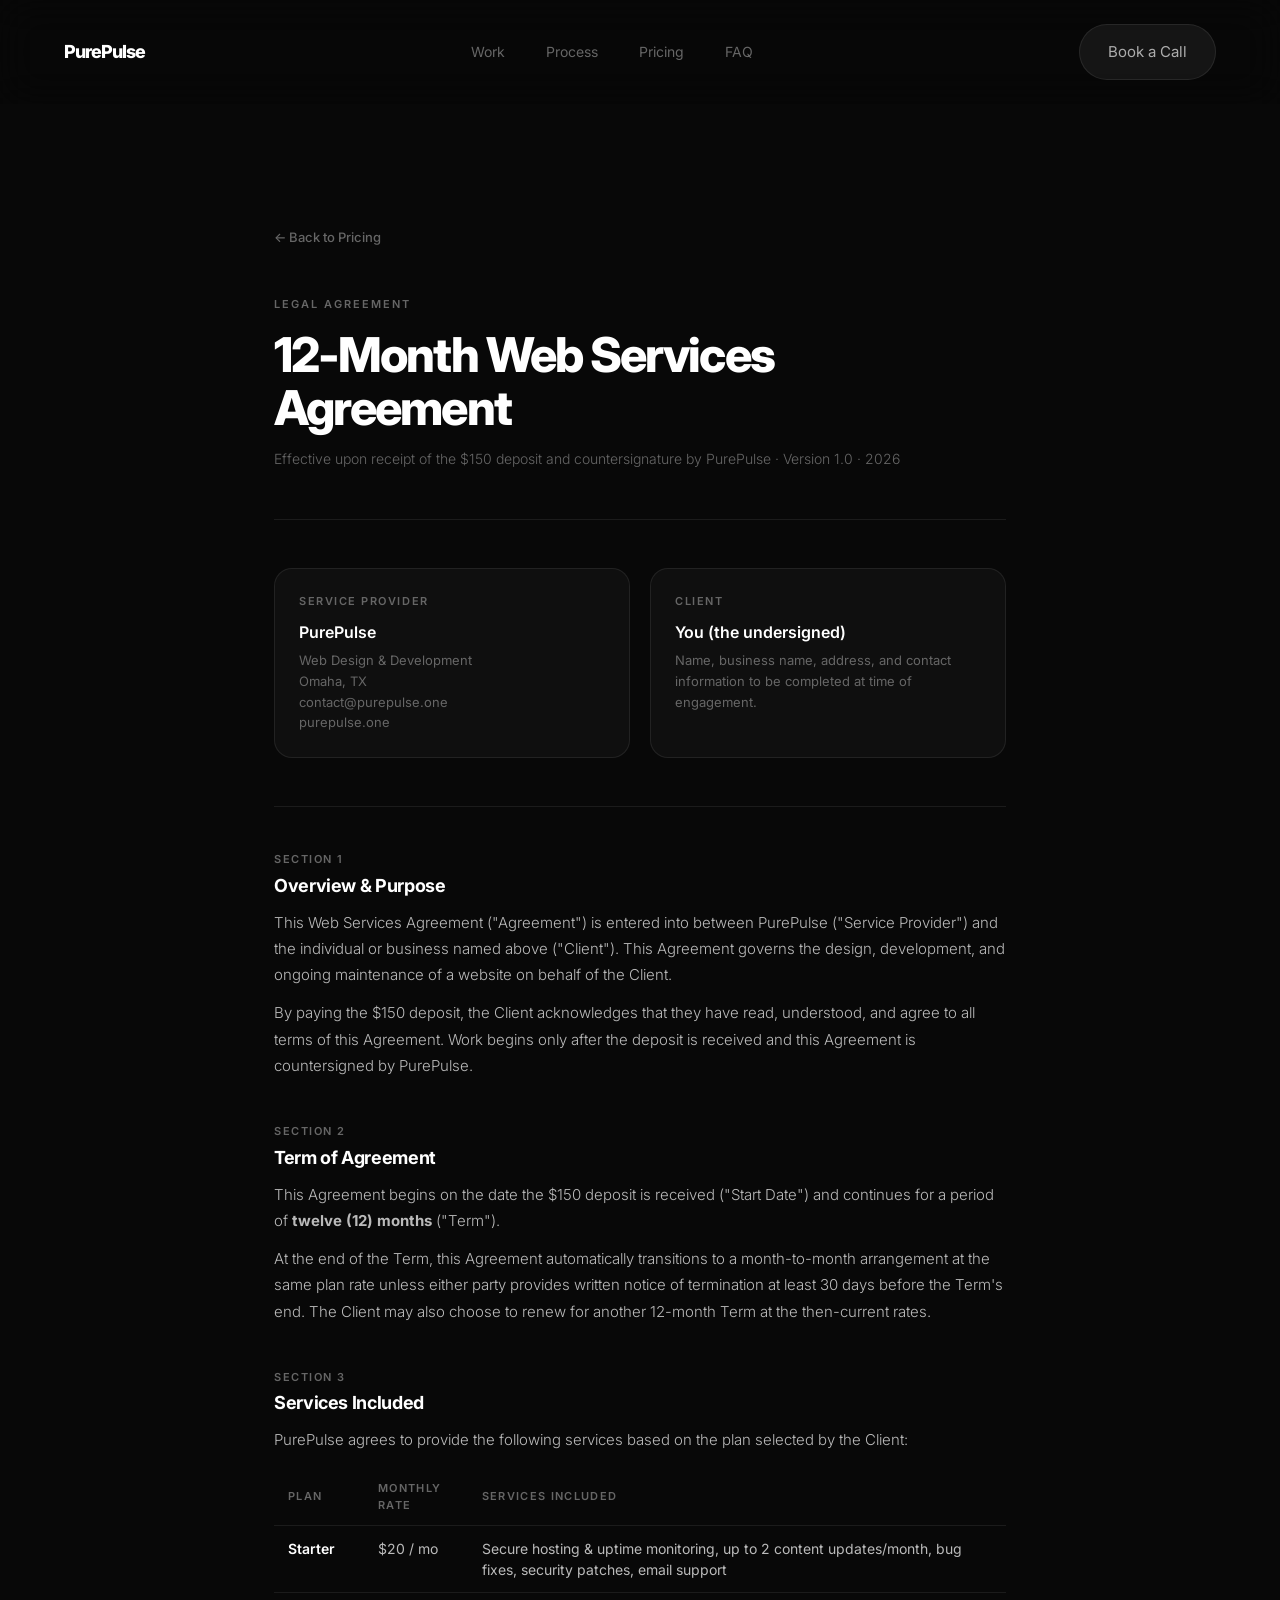
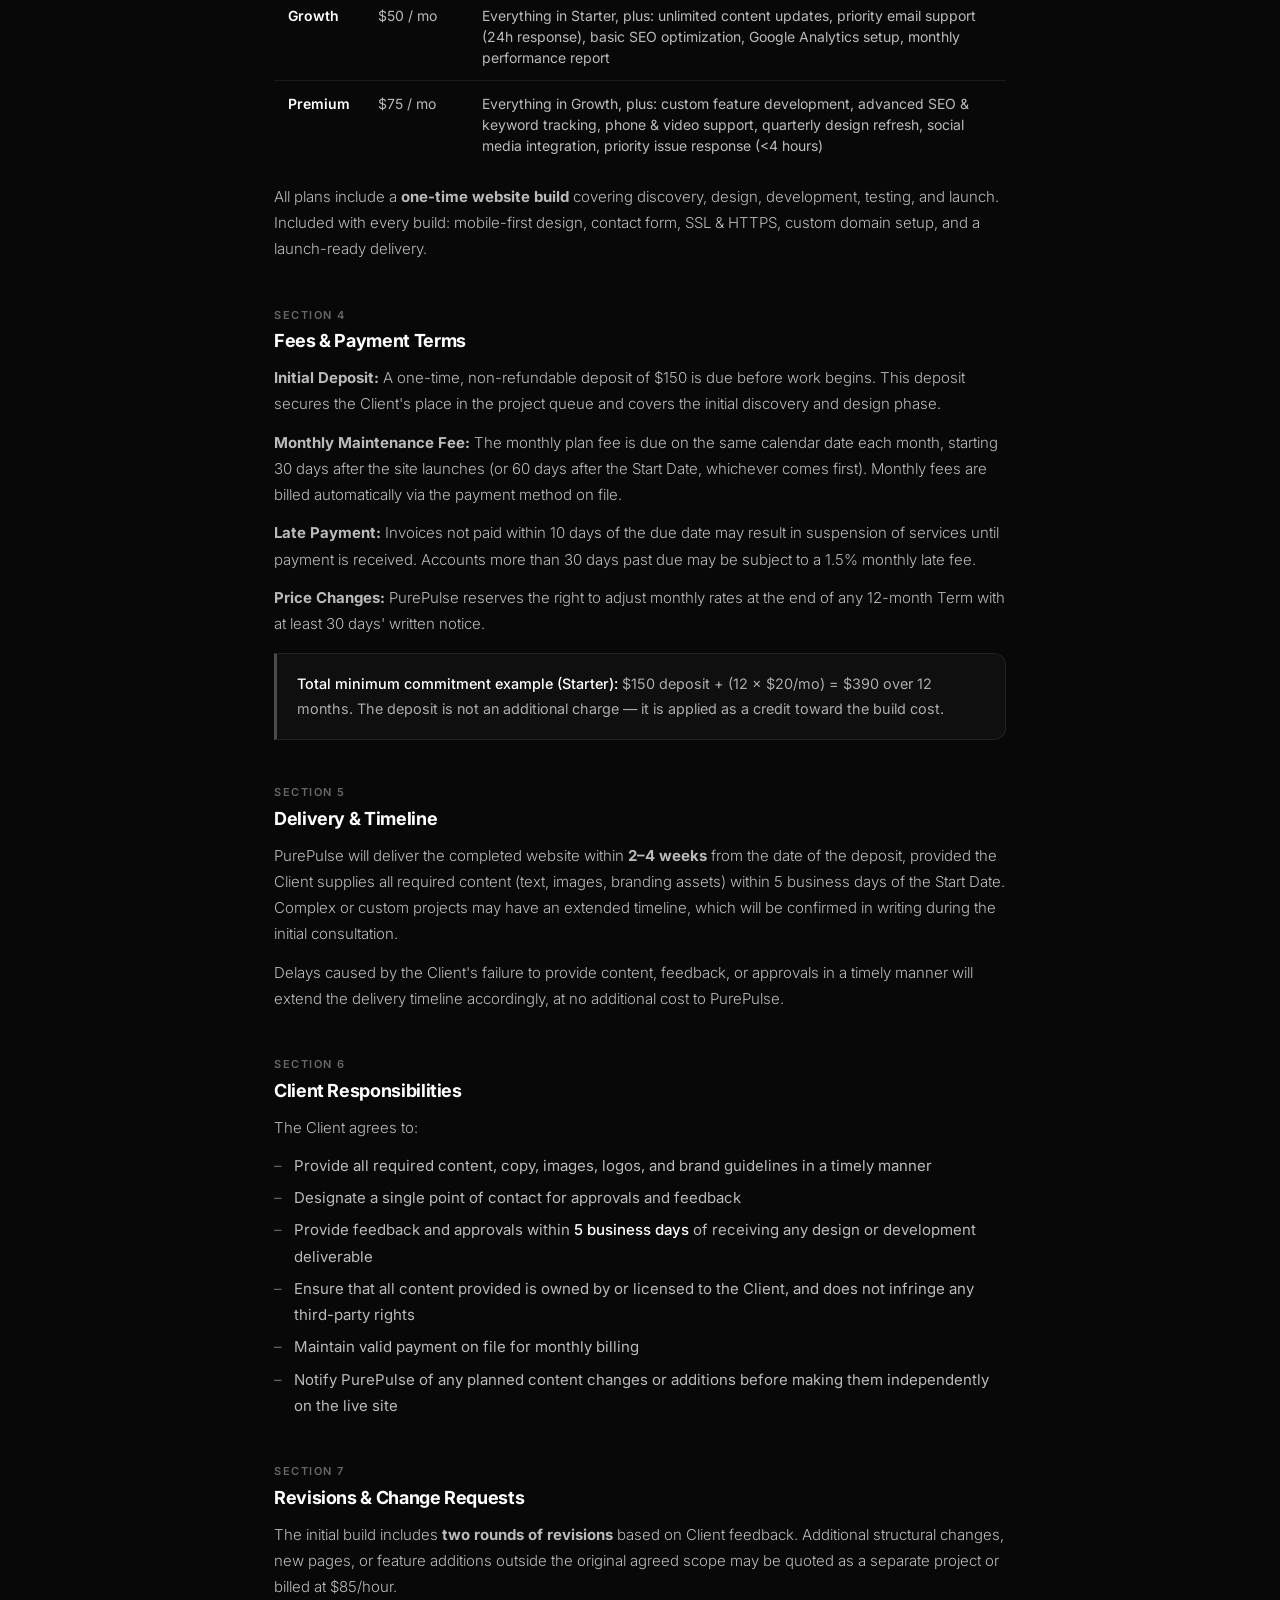
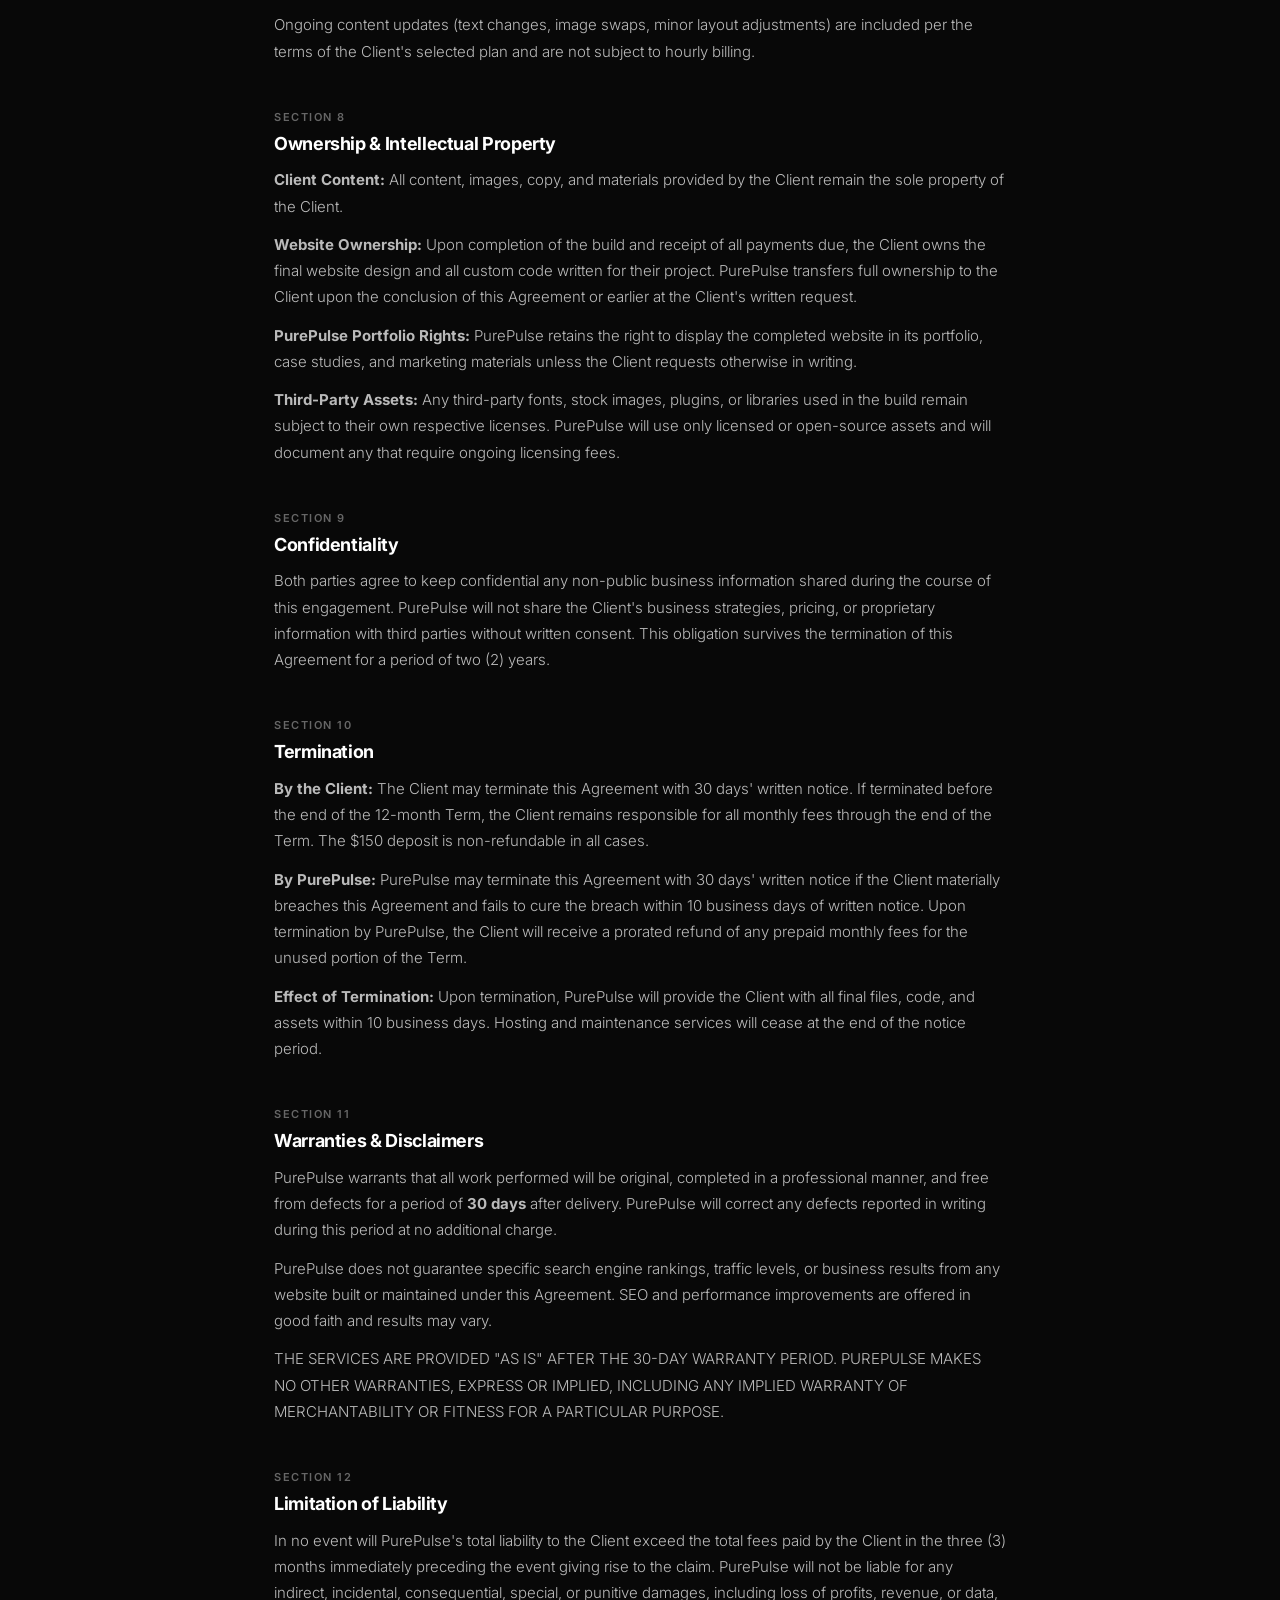
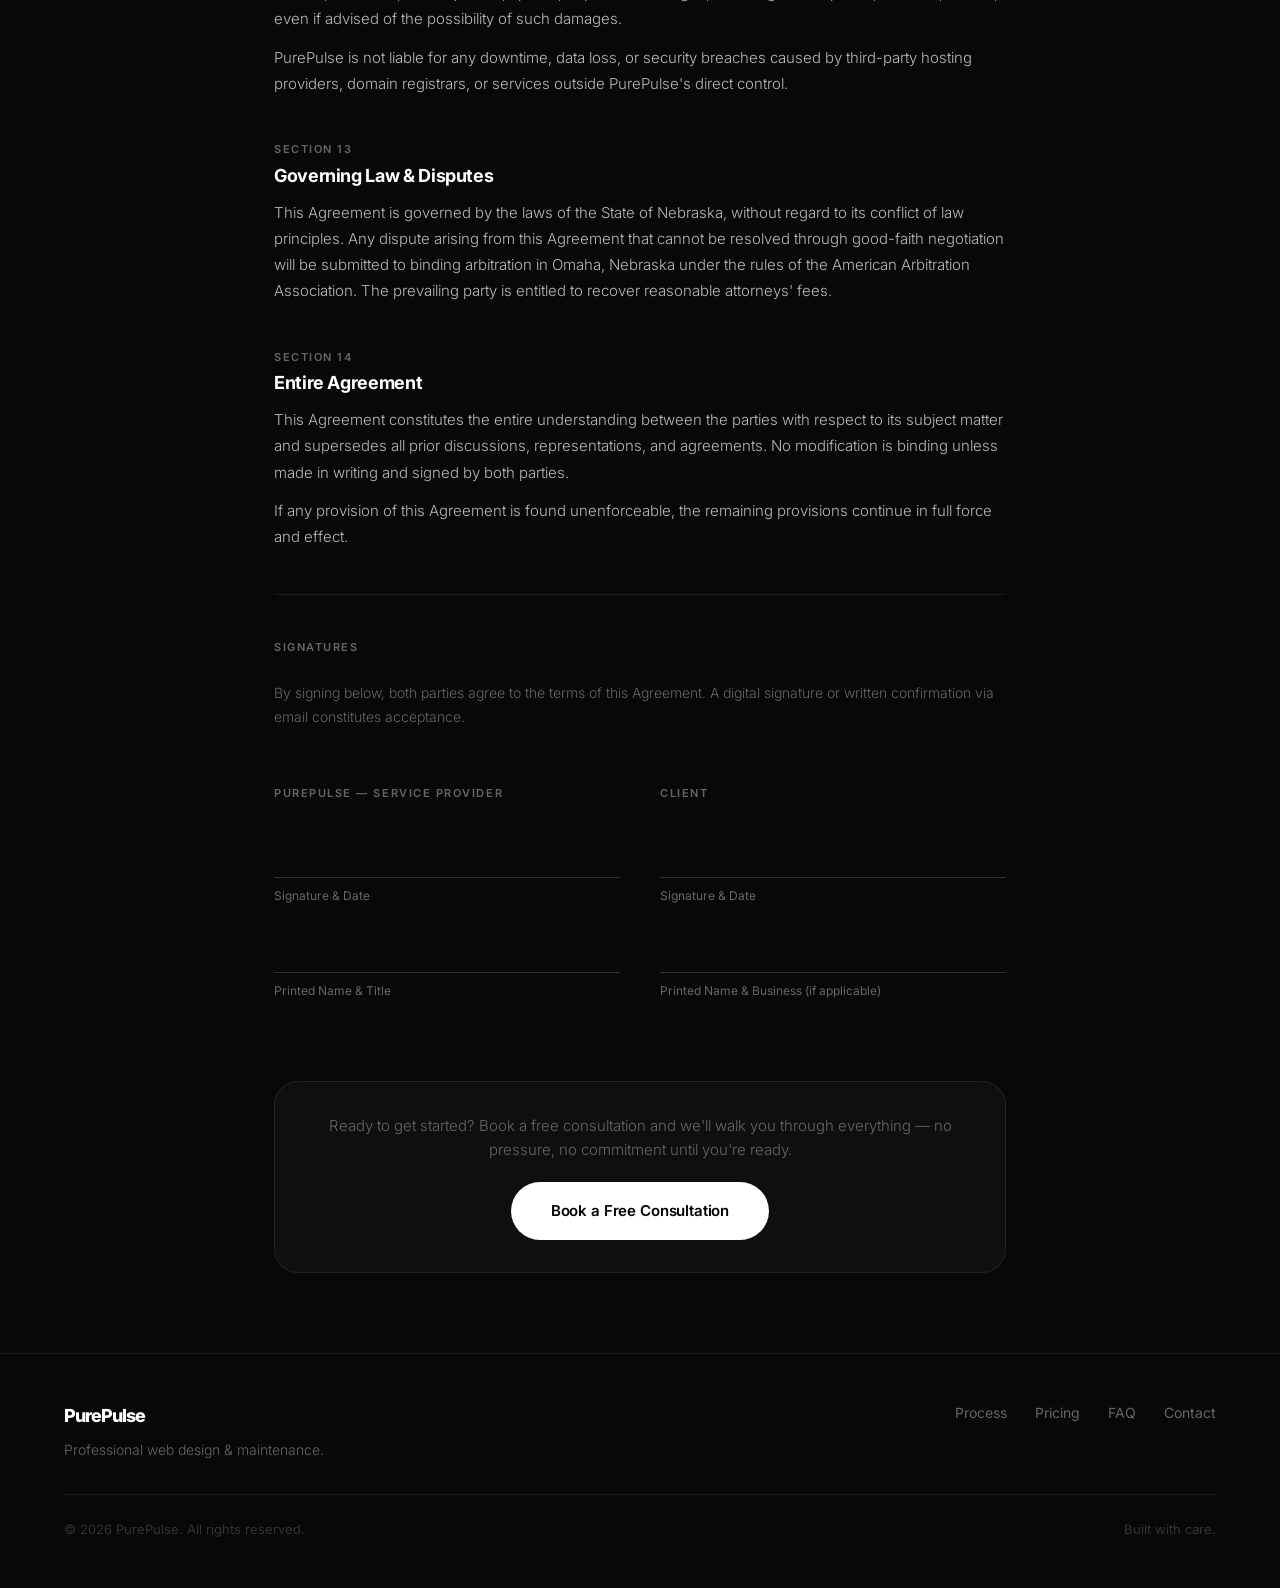
==== contract.html @ cd35033e "Update contract.html" ====
<!DOCTYPE html>
<html lang="en">
<head>
    <meta charset="UTF-8">
    <meta name="viewport" content="width=device-width, initial-scale=1.0">
    <meta name="color-scheme" content="dark">
    <title>12-Month Service Agreement — PurePulse</title>
    <link rel="stylesheet" href="style.css">
    <link rel="preconnect" href="https://fonts.googleapis.com">
    <link rel="preconnect" href="https://fonts.gstatic.com" crossorigin>
    <link href="https://fonts.googleapis.com/css2?family=Inter:wght@300;400;500;600;700;800&display=swap" rel="stylesheet">
    <link rel="icon" type="image/svg+xml" href="favicon.svg">
    <style>
        .contract-wrap {
            max-width: 780px;
            margin: 0 auto;
            padding: 120px 24px 80px;
        }

        .contract-back {
            display: inline-flex;
            align-items: center;
            gap: 6px;
            font-size: 0.8125rem;
            font-weight: 500;
            color: var(--text-muted);
            margin-bottom: 48px;
            transition: color 0.2s ease;
        }
        .contract-back:hover { color: var(--text); }

        .contract-eyebrow {
            font-size: 0.6875rem;
            font-weight: 600;
            letter-spacing: 0.18em;
            text-transform: uppercase;
            color: var(--text-muted);
            margin-bottom: 16px;
        }

        .contract-title {
            font-size: clamp(2rem, 5vw, 3rem);
            font-weight: 800;
            letter-spacing: -0.04em;
            line-height: 1.1;
            margin-bottom: 12px;
        }

        .contract-meta {
            font-size: 0.875rem;
            color: var(--text-muted);
            margin-bottom: 48px;
            padding-bottom: 48px;
            border-bottom: 1px solid var(--border);
        }

        .contract-parties {
            display: grid;
            grid-template-columns: 1fr 1fr;
            gap: 20px;
            margin-bottom: 48px;
        }

        @media (max-width: 600px) {
            .contract-parties { grid-template-columns: 1fr; }
        }

        .party-card {
            background: var(--bg-card);
            border: 1px solid var(--border);
            border-radius: var(--radius-md);
            padding: 24px;
        }

        .party-label {
            font-size: 0.6875rem;
            font-weight: 600;
            letter-spacing: 0.14em;
            text-transform: uppercase;
            color: var(--text-muted);
            margin-bottom: 10px;
        }

        .party-name {
            font-size: 1rem;
            font-weight: 600;
            color: var(--text);
            margin-bottom: 4px;
        }

        .party-detail {
            font-size: 0.8125rem;
            color: var(--text-muted);
            line-height: 1.6;
        }

        .contract-section {
            margin-bottom: 44px;
        }

        .contract-section-num {
            font-size: 0.6875rem;
            font-weight: 600;
            letter-spacing: 0.14em;
            text-transform: uppercase;
            color: var(--text-muted);
            margin-bottom: 8px;
        }

        .contract-section h2 {
            font-size: 1.125rem;
            font-weight: 700;
            letter-spacing: -0.02em;
            color: var(--text);
            margin-bottom: 14px;
        }

        .contract-section p {
            font-size: 0.9375rem;
            color: rgba(255, 255, 255, 0.72);
            line-height: 1.75;
            margin-bottom: 12px;
        }

        .contract-section p:last-child { margin-bottom: 0; }

        .contract-section ul {
            list-style: none;
            padding: 0;
            margin: 0 0 12px;
        }

        .contract-section ul li {
            font-size: 0.9375rem;
            color: rgba(255, 255, 255, 0.72);
            line-height: 1.75;
            padding-left: 20px;
            position: relative;
            margin-bottom: 6px;
        }

        .contract-section ul li::before {
            content: '–';
            position: absolute;
            left: 0;
            color: var(--text-muted);
        }

        .contract-section ul li strong {
            color: var(--text);
            font-weight: 500;
        }

        .contract-divider {
            border: none;
            border-top: 1px solid var(--border);
            margin: 44px 0;
        }

        .plan-table {
            width: 100%;
            border-collapse: collapse;
            margin: 16px 0 0;
            font-size: 0.875rem;
        }

        .plan-table th {
            text-align: left;
            font-size: 0.6875rem;
            font-weight: 600;
            letter-spacing: 0.12em;
            text-transform: uppercase;
            color: var(--text-muted);
            padding: 10px 14px;
            border-bottom: 1px solid var(--border);
        }

        .plan-table td {
            padding: 12px 14px;
            color: rgba(255, 255, 255, 0.72);
            border-bottom: 1px solid var(--border);
            line-height: 1.5;
            vertical-align: top;
        }

        .plan-table tr:last-child td { border-bottom: none; }

        .plan-table td:first-child {
            font-weight: 600;
            color: var(--text);
            white-space: nowrap;
        }

        .contract-highlight {
            background: rgba(255, 255, 255, 0.03);
            border: 1px solid var(--border);
            border-left: 3px solid rgba(255, 255, 255, 0.25);
            border-radius: 0 var(--radius-sm) var(--radius-sm) 0;
            padding: 18px 20px;
            margin: 16px 0;
            font-size: 0.9rem;
            color: rgba(255, 255, 255, 0.65);
            line-height: 1.7;
        }

        .contract-highlight strong { color: var(--text); font-weight: 500; }

        .sig-block {
            margin-top: 56px;
            display: grid;
            grid-template-columns: 1fr 1fr;
            gap: 40px;
        }

        @media (max-width: 600px) {
            .sig-block { grid-template-columns: 1fr; }
        }

        .sig-party { }

        .sig-party-label {
            font-size: 0.6875rem;
            font-weight: 600;
            letter-spacing: 0.14em;
            text-transform: uppercase;
            color: var(--text-muted);
            margin-bottom: 32px;
        }

        .sig-line {
            border-bottom: 1px solid var(--border-strong);
            margin-bottom: 8px;
            height: 44px;
        }

        .sig-field-label {
            font-size: 0.75rem;
            color: var(--text-muted);
            margin-bottom: 24px;
        }

        .contract-cta {
            margin-top: 56px;
            background: var(--bg-card);
            border: 1px solid var(--border);
            border-radius: var(--radius-lg);
            padding: 32px;
            text-align: center;
        }

        .contract-cta p {
            font-size: 0.9375rem;
            color: var(--text-muted);
            margin-bottom: 20px;
            line-height: 1.6;
        }

        .contract-cta .btn-primary {
            display: inline-block;
        }
    </style>
</head>
<body>

    <div class="ambient-bg"></div>

    <header class="header">
        <div class="logo">PurePulse</div>
        <nav class="nav-links">
            <a href="home.html#portfolio">Work</a>
            <a href="home.html#how-it-works">Process</a>
            <a href="home.html#pricing">Pricing</a>
            <a href="home.html#faq">FAQ</a>
        </nav>
        <a href="home.html#consult" class="btn-ghost">Book a Call</a>
    </header>

    <div class="contract-wrap">

        <a href="home.html#pricing" class="contract-back">← Back to Pricing</a>

        <div class="contract-eyebrow">Legal Agreement</div>
        <h1 class="contract-title">12-Month Web Services Agreement</h1>
        <p class="contract-meta">Effective upon receipt of the $150 deposit and countersignature by PurePulse · Version 1.0 · 2026</p>

        <!-- Parties -->
        <div class="contract-parties">
            <div class="party-card">
                <div class="party-label">Service Provider</div>
                <div class="party-name">PurePulse</div>
                <div class="party-detail">
                    Web Design &amp; Development<br>
                    Omaha, TX<br>
                    contact@purepulse.one<br>
                    purepulse.one
                </div>
            </div>
            <div class="party-card">
                <div class="party-label">Client</div>
                <div class="party-name">You (the undersigned)</div>
                <div class="party-detail">
                    Name, business name, address, and contact information to be completed at time of engagement.
                </div>
            </div>
        </div>

        <hr class="contract-divider">

        <!-- 1. Overview -->
        <div class="contract-section">
            <div class="contract-section-num">Section 1</div>
            <h2>Overview &amp; Purpose</h2>
            <p>This Web Services Agreement ("Agreement") is entered into between PurePulse ("Service Provider") and the individual or business named above ("Client"). This Agreement governs the design, development, and ongoing maintenance of a website on behalf of the Client.</p>
            <p>By paying the $150 deposit, the Client acknowledges that they have read, understood, and agree to all terms of this Agreement. Work begins only after the deposit is received and this Agreement is countersigned by PurePulse.</p>
        </div>

        <!-- 2. Term -->
        <div class="contract-section">
            <div class="contract-section-num">Section 2</div>
            <h2>Term of Agreement</h2>
            <p>This Agreement begins on the date the $150 deposit is received ("Start Date") and continues for a period of <strong>twelve (12) months</strong> ("Term").</p>
            <p>At the end of the Term, this Agreement automatically transitions to a month-to-month arrangement at the same plan rate unless either party provides written notice of termination at least 30 days before the Term's end. The Client may also choose to renew for another 12-month Term at the then-current rates.</p>
        </div>

        <!-- 3. Services -->
        <div class="contract-section">
            <div class="contract-section-num">Section 3</div>
            <h2>Services Included</h2>
            <p>PurePulse agrees to provide the following services based on the plan selected by the Client:</p>

            <table class="plan-table">
                <thead>
                    <tr>
                        <th>Plan</th>
                        <th>Monthly Rate</th>
                        <th>Services Included</th>
                    </tr>
                </thead>
                <tbody>
                    <tr>
                        <td>Starter</td>
                        <td>$20 / mo</td>
                        <td>Secure hosting &amp; uptime monitoring, up to 2 content updates/month, bug fixes, security patches, email support</td>
                    </tr>
                    <tr>
                        <td>Growth</td>
                        <td>$50 / mo</td>
                        <td>Everything in Starter, plus: unlimited content updates, priority email support (24h response), basic SEO optimization, Google Analytics setup, monthly performance report</td>
                    </tr>
                    <tr>
                        <td>Premium</td>
                        <td>$75 / mo</td>
                        <td>Everything in Growth, plus: custom feature development, advanced SEO &amp; keyword tracking, phone &amp; video support, quarterly design refresh, social media integration, priority issue response (&lt;4 hours)</td>
                    </tr>
                </tbody>
            </table>

            <p style="margin-top: 16px;">All plans include a <strong>one-time website build</strong> covering discovery, design, development, testing, and launch. Included with every build: mobile-first design, contact form, SSL &amp; HTTPS, custom domain setup, and a launch-ready delivery.</p>
        </div>

        <!-- 4. Payment -->
        <div class="contract-section">
            <div class="contract-section-num">Section 4</div>
            <h2>Fees &amp; Payment Terms</h2>
            <p><strong>Initial Deposit:</strong> A one-time, non-refundable deposit of $150 is due before work begins. This deposit secures the Client's place in the project queue and covers the initial discovery and design phase.</p>
            <p><strong>Monthly Maintenance Fee:</strong> The monthly plan fee is due on the same calendar date each month, starting 30 days after the site launches (or 60 days after the Start Date, whichever comes first). Monthly fees are billed automatically via the payment method on file.</p>
            <p><strong>Late Payment:</strong> Invoices not paid within 10 days of the due date may result in suspension of services until payment is received. Accounts more than 30 days past due may be subject to a 1.5% monthly late fee.</p>
            <p><strong>Price Changes:</strong> PurePulse reserves the right to adjust monthly rates at the end of any 12-month Term with at least 30 days' written notice.</p>

            <div class="contract-highlight">
                <strong>Total minimum commitment example (Starter):</strong> $150 deposit + (12 × $20/mo) = $390 over 12 months. The deposit is not an additional charge — it is applied as a credit toward the build cost.
            </div>
        </div>

        <!-- 5. Delivery Timeline -->
        <div class="contract-section">
            <div class="contract-section-num">Section 5</div>
            <h2>Delivery &amp; Timeline</h2>
            <p>PurePulse will deliver the completed website within <strong>2–4 weeks</strong> from the date of the deposit, provided the Client supplies all required content (text, images, branding assets) within 5 business days of the Start Date. Complex or custom projects may have an extended timeline, which will be confirmed in writing during the initial consultation.</p>
            <p>Delays caused by the Client's failure to provide content, feedback, or approvals in a timely manner will extend the delivery timeline accordingly, at no additional cost to PurePulse.</p>
        </div>

        <!-- 6. Client Responsibilities -->
        <div class="contract-section">
            <div class="contract-section-num">Section 6</div>
            <h2>Client Responsibilities</h2>
            <p>The Client agrees to:</p>
            <ul>
                <li>Provide all required content, copy, images, logos, and brand guidelines in a timely manner</li>
                <li>Designate a single point of contact for approvals and feedback</li>
                <li>Provide feedback and approvals within <strong>5 business days</strong> of receiving any design or development deliverable</li>
                <li>Ensure that all content provided is owned by or licensed to the Client, and does not infringe any third-party rights</li>
                <li>Maintain valid payment on file for monthly billing</li>
                <li>Notify PurePulse of any planned content changes or additions before making them independently on the live site</li>
            </ul>
        </div>

        <!-- 7. Revisions -->
        <div class="contract-section">
            <div class="contract-section-num">Section 7</div>
            <h2>Revisions &amp; Change Requests</h2>
            <p>The initial build includes <strong>two rounds of revisions</strong> based on Client feedback. Additional structural changes, new pages, or feature additions outside the original agreed scope may be quoted as a separate project or billed at $85/hour.</p>
            <p>Ongoing content updates (text changes, image swaps, minor layout adjustments) are included per the terms of the Client's selected plan and are not subject to hourly billing.</p>
        </div>

        <!-- 8. Ownership & IP -->
        <div class="contract-section">
            <div class="contract-section-num">Section 8</div>
            <h2>Ownership &amp; Intellectual Property</h2>
            <p><strong>Client Content:</strong> All content, images, copy, and materials provided by the Client remain the sole property of the Client.</p>
            <p><strong>Website Ownership:</strong> Upon completion of the build and receipt of all payments due, the Client owns the final website design and all custom code written for their project. PurePulse transfers full ownership to the Client upon the conclusion of this Agreement or earlier at the Client's written request.</p>
            <p><strong>PurePulse Portfolio Rights:</strong> PurePulse retains the right to display the completed website in its portfolio, case studies, and marketing materials unless the Client requests otherwise in writing.</p>
            <p><strong>Third-Party Assets:</strong> Any third-party fonts, stock images, plugins, or libraries used in the build remain subject to their own respective licenses. PurePulse will use only licensed or open-source assets and will document any that require ongoing licensing fees.</p>
        </div>

        <!-- 9. Confidentiality -->
        <div class="contract-section">
            <div class="contract-section-num">Section 9</div>
            <h2>Confidentiality</h2>
            <p>Both parties agree to keep confidential any non-public business information shared during the course of this engagement. PurePulse will not share the Client's business strategies, pricing, or proprietary information with third parties without written consent. This obligation survives the termination of this Agreement for a period of two (2) years.</p>
        </div>

        <!-- 10. Termination -->
        <div class="contract-section">
            <div class="contract-section-num">Section 10</div>
            <h2>Termination</h2>
            <p><strong>By the Client:</strong> The Client may terminate this Agreement with 30 days' written notice. If terminated before the end of the 12-month Term, the Client remains responsible for all monthly fees through the end of the Term. The $150 deposit is non-refundable in all cases.</p>
            <p><strong>By PurePulse:</strong> PurePulse may terminate this Agreement with 30 days' written notice if the Client materially breaches this Agreement and fails to cure the breach within 10 business days of written notice. Upon termination by PurePulse, the Client will receive a prorated refund of any prepaid monthly fees for the unused portion of the Term.</p>
            <p><strong>Effect of Termination:</strong> Upon termination, PurePulse will provide the Client with all final files, code, and assets within 10 business days. Hosting and maintenance services will cease at the end of the notice period.</p>
        </div>

        <!-- 11. Warranties & Disclaimers -->
        <div class="contract-section">
            <div class="contract-section-num">Section 11</div>
            <h2>Warranties &amp; Disclaimers</h2>
            <p>PurePulse warrants that all work performed will be original, completed in a professional manner, and free from defects for a period of <strong>30 days</strong> after delivery. PurePulse will correct any defects reported in writing during this period at no additional charge.</p>
            <p>PurePulse does not guarantee specific search engine rankings, traffic levels, or business results from any website built or maintained under this Agreement. SEO and performance improvements are offered in good faith and results may vary.</p>
            <p>THE SERVICES ARE PROVIDED "AS IS" AFTER THE 30-DAY WARRANTY PERIOD. PUREPULSE MAKES NO OTHER WARRANTIES, EXPRESS OR IMPLIED, INCLUDING ANY IMPLIED WARRANTY OF MERCHANTABILITY OR FITNESS FOR A PARTICULAR PURPOSE.</p>
        </div>

        <!-- 12. Limitation of Liability -->
        <div class="contract-section">
            <div class="contract-section-num">Section 12</div>
            <h2>Limitation of Liability</h2>
            <p>In no event will PurePulse's total liability to the Client exceed the total fees paid by the Client in the three (3) months immediately preceding the event giving rise to the claim. PurePulse will not be liable for any indirect, incidental, consequential, special, or punitive damages, including loss of profits, revenue, or data, even if advised of the possibility of such damages.</p>
            <p>PurePulse is not liable for any downtime, data loss, or security breaches caused by third-party hosting providers, domain registrars, or services outside PurePulse's direct control.</p>
        </div>

        <!-- 13. Governing Law -->
        <div class="contract-section">
            <div class="contract-section-num">Section 13</div>
            <h2>Governing Law &amp; Disputes</h2>
            <p>This Agreement is governed by the laws of the State of Nebraska, without regard to its conflict of law principles. Any dispute arising from this Agreement that cannot be resolved through good-faith negotiation will be submitted to binding arbitration in Omaha, Nebraska under the rules of the American Arbitration Association. The prevailing party is entitled to recover reasonable attorneys' fees.</p>
        </div>

        <!-- 14. Entire Agreement -->
        <div class="contract-section">
            <div class="contract-section-num">Section 14</div>
            <h2>Entire Agreement</h2>
            <p>This Agreement constitutes the entire understanding between the parties with respect to its subject matter and supersedes all prior discussions, representations, and agreements. No modification is binding unless made in writing and signed by both parties.</p>
            <p>If any provision of this Agreement is found unenforceable, the remaining provisions continue in full force and effect.</p>
        </div>

        <hr class="contract-divider">

        <!-- Signature Block -->
        <div>
            <div class="contract-section-num" style="margin-bottom: 24px;">Signatures</div>
            <p style="font-size: 0.875rem; color: var(--text-muted); margin-bottom: 32px; line-height: 1.7;">By signing below, both parties agree to the terms of this Agreement. A digital signature or written confirmation via email constitutes acceptance.</p>

            <div class="sig-block">
                <div class="sig-party">
                    <div class="sig-party-label">PurePulse — Service Provider</div>
                    <div class="sig-line"></div>
                    <div class="sig-field-label">Signature &amp; Date</div>
                    <div class="sig-line"></div>
                    <div class="sig-field-label">Printed Name &amp; Title</div>
                </div>
                <div class="sig-party">
                    <div class="sig-party-label">Client</div>
                    <div class="sig-line"></div>
                    <div class="sig-field-label">Signature &amp; Date</div>
                    <div class="sig-line"></div>
                    <div class="sig-field-label">Printed Name &amp; Business (if applicable)</div>
                </div>
            </div>
        </div>

        <!-- CTA -->
        <div class="contract-cta">
            <p>Ready to get started? Book a free consultation and we'll walk you through everything — no pressure, no commitment until you're ready.</p>
            <a href="home.html#consult" class="btn-primary">Book a Free Consultation</a>
        </div>

    </div>

    <!-- Footer -->
    <footer class="footer">
        <div class="footer-inner">
            <div class="footer-brand">
                <div class="logo">PurePulse</div>
                <p>Professional web design &amp; maintenance.</p>
            </div>
            <div class="footer-links">
                <a href="home.html#how-it-works">Process</a>
                <a href="home.html#pricing">Pricing</a>
                <a href="home.html#faq">FAQ</a>
                <a href="home.html#consult">Contact</a>
            </div>
        </div>
        <div class="footer-bottom">
            <span>&copy; 2026 PurePulse. All rights reserved.</span>
            <span>Built with care.</span>
        </div>
    </footer>

</body>
</html>
---- style.css ----
/* ── PurePulse — style.css ─────────────────────────────────────────────── */

:root {
    color-scheme: dark;
    --bg:           #080808;
    --bg-card:      rgba(255, 255, 255, 0.03);
    --bg-card-hover:rgba(255, 255, 255, 0.055);
    --border:       rgba(255, 255, 255, 0.08);
    --border-strong:rgba(255, 255, 255, 0.16);
    --text:         #ffffff;
    --text-muted:   #666666;
    --text-dim:     #333333;
    --radius-sm:    12px;
    --radius-md:    18px;
    --radius-lg:    24px;
    --radius-full:  100px;
}

*, *::before, *::after { box-sizing: border-box; margin: 0; padding: 0; }

html {
    scroll-behavior: smooth;
    background-color: #080808;
    color: #ffffff;
}

body {
    font-family: 'Inter', -apple-system, BlinkMacSystemFont, sans-serif;
    background: var(--bg);
    color: var(--text);
    line-height: 1.6;
    -webkit-font-smoothing: antialiased;
    -moz-osx-font-smoothing: grayscale;
    overflow-x: hidden;
}

a { text-decoration: none; color: inherit; }

/* ── Splash: hide all page content until dismissed ───────────────────────── */

html.splashing {
    overflow: hidden;
}

html.splashing > body > *:not(#splash) {
    visibility: hidden;
}

/* ── Splash Screen ───────────────────────────────────────────────────────── */

.splash {
    position: fixed;
    top: 0;
    left: 0;
    right: 0;
    bottom: 0;
    inset: 0;
    z-index: 9999;
    background: #000;
    display: flex;
    align-items: center;
    justify-content: center;
    overflow: hidden;
}

.splash.splash--out {
    opacity: 0;
    pointer-events: none;
    transition: opacity 1s cubic-bezier(0.4, 0, 0.2, 1);
}

.splash-video {
    position: absolute;
    top: 0;
    left: 0;
    right: 0;
    bottom: 0;
    inset: 0;
    width: 100%;
    height: 100%;
    object-fit: cover;
    z-index: 0;
}

.splash-vignette {
    position: absolute;
    top: 0;
    left: 0;
    right: 0;
    bottom: 0;
    inset: 0;
    z-index: 1;
    background:
        radial-gradient(ellipse at center, rgba(0,0,0,0.05) 0%, rgba(0,0,0,0.6) 100%),
        linear-gradient(to bottom, rgba(0,0,0,0.25) 0%, transparent 30%, transparent 70%, rgba(0,0,0,0.45) 100%);
}

.splash-brand {
    position: relative;
    z-index: 2;
    text-align: center;
    animation: splashBrandIn 1.2s cubic-bezier(0.16, 1, 0.3, 1) 0.4s both;
}

.splash-wordmark {
    font-size: clamp(2.5rem, 8vw, 5.5rem);
    font-weight: 800;
    letter-spacing: -0.055em;
    color: #fff;
    line-height: 1;
    margin-bottom: 0.6rem;
}

.splash-tagline {
    font-size: clamp(0.6rem, 1.4vw, 0.8125rem);
    font-weight: 500;
    letter-spacing: 0.22em;
    text-transform: uppercase;
    color: rgba(255, 255, 255, 0.45);
}

.splash-skip {
    position: absolute;
    bottom: 2rem;
    right: 2rem;
    background: rgba(255, 255, 255, 0.07);
    border: 1px solid rgba(255, 255, 255, 0.16);
    color: rgba(255, 255, 255, 0.55);
    font-family: inherit;
    font-size: 0.8125rem;
    font-weight: 500;
    letter-spacing: 0.02em;
    padding: 9px 22px;
    border-radius: 100px;
    cursor: pointer;
    z-index: 3;
    transition: background 0.2s ease, color 0.2s ease, border-color 0.2s ease;
    animation: splashBrandIn 0.7s ease 1.2s both;
}

.splash-skip:hover {
    background: rgba(255, 255, 255, 0.14);
    color: #fff;
    border-color: rgba(255, 255, 255, 0.3);
}

@keyframes splashBrandIn {
    from { opacity: 0; transform: translateY(18px); }
    to   { opacity: 1; transform: translateY(0); }
}

@keyframes splashPulse {
    0%, 100% { opacity: 1; }
    50%       { opacity: 0.55; }
}

/* ── Ambient background ──────────────────────────────────────────────────── */

.ambient-bg {
    position: fixed;
    inset: 0;
    z-index: -1;
    background:
        radial-gradient(ellipse 110% 55% at 50% -10%, rgba(255,255,255,0.065) 0%, transparent 65%),
        radial-gradient(ellipse 55% 35% at 85% 115%,  rgba(255,255,255,0.02)  0%, transparent 55%),
        radial-gradient(ellipse 40% 25% at 10%  80%,  rgba(255,255,255,0.015) 0%, transparent 50%);
    pointer-events: none;
}

/* ── Typography ──────────────────────────────────────────────────────────── */

h1 {
    font-size: clamp(4.5rem, 13vw, 9rem);
    font-weight: 800;
    letter-spacing: -0.055em;
    line-height: 0.9;
    margin-bottom: 1.75rem;
    color: var(--text);
}

h2 {
    font-size: clamp(2.75rem, 7vw, 5rem);
    font-weight: 700;
    letter-spacing: -0.04em;
    line-height: 1.05;
    margin-bottom: 1rem;
    color: var(--text);
}

h3 {
    font-size: 1.5rem;
    font-weight: 600;
    letter-spacing: -0.03em;
    line-height: 1.25;
    margin-bottom: 0.5rem;
    color: var(--text);
}

h4 {
    font-size: 1.0625rem;
    font-weight: 600;
    letter-spacing: -0.02em;
    margin-bottom: 0.5rem;
    color: var(--text);
}

p {
    font-size: 1.0625rem;
    font-weight: 300;
    color: var(--text-muted);
    line-height: 1.7;
}

/* ── Layout ──────────────────────────────────────────────────────────────── */

.section {
    max-width: 1040px;
    margin: 0 auto;
    padding: 140px 5%;
}

.section-label {
    font-size: 0.6875rem;
    font-weight: 600;
    letter-spacing: 0.18em;
    text-transform: uppercase;
    color: var(--text-dim);
    margin-bottom: 1.5rem;
}

.section-sub {
    max-width: 540px;
    margin-bottom: 4.5rem;
    font-size: 1.125rem;
    line-height: 1.7;
    color: var(--text-muted);
}

/* ── Navigation ──────────────────────────────────────────────────────────── */

.header {
    display: flex;
    align-items: center;
    justify-content: space-between;
    padding: 24px 5%;
    max-width: 1300px;
    margin: 0 auto;
    position: sticky;
    top: 0;
    z-index: 100;
    background: rgba(8, 8, 8, 0.72);
    backdrop-filter: blur(20px) saturate(1.5);
    -webkit-backdrop-filter: blur(20px) saturate(1.5);
}

.logo {
    font-size: 1.125rem;
    font-weight: 800;
    letter-spacing: -0.055em;
    color: var(--text);
}

.nav-links {
    display: flex;
    gap: 2.5rem;
}

.nav-links a {
    font-size: 0.875rem;
    font-weight: 400;
    color: var(--text-muted);
    letter-spacing: 0.01em;
    transition: color 0.2s ease;
}

.nav-links a:hover { color: var(--text); }

/* ── Buttons ─────────────────────────────────────────────────────────────── */

.btn-primary {
    display: inline-flex;
    align-items: center;
    justify-content: center;
    background: #ffffff;
    color: #000000;
    padding: 17px 40px;
    border-radius: var(--radius-full);
    font-size: 0.9375rem;
    font-weight: 600;
    letter-spacing: -0.01em;
    border: none;
    cursor: pointer;
    transition: opacity 0.2s ease, transform 0.2s ease;
    white-space: nowrap;
    text-decoration: none;
}

.btn-primary:hover  { opacity: 0.9; transform: translateY(-1px); }
.btn-primary:active { transform: translateY(0) scale(0.98); }

.btn-ghost {
    display: inline-flex;
    align-items: center;
    justify-content: center;
    background: rgba(255, 255, 255, 0.06);
    color: rgba(255, 255, 255, 0.65);
    padding: 15px 28px;
    border-radius: var(--radius-full);
    font-size: 0.9375rem;
    font-weight: 400;
    border: 1px solid var(--border);
    cursor: pointer;
    transition: color 0.2s ease, border-color 0.2s ease, background 0.2s ease;
    white-space: nowrap;
    text-decoration: none;
}

.btn-ghost:hover {
    color: var(--text);
    border-color: var(--border-strong);
    background: rgba(255, 255, 255, 0.09);
}

.btn-ghost--lg { padding: 17px 40px; }

.btn-outline {
    display: block;
    background: transparent;
    color: var(--text);
    padding: 14px 28px;
    border-radius: var(--radius-full);
    font-size: 0.9375rem;
    font-weight: 500;
    border: 1px solid var(--border-strong);
    cursor: pointer;
    text-align: center;
    transition: background 0.2s ease, border-color 0.2s ease;
    text-decoration: none;
}

.btn-outline:hover {
    background: rgba(255, 255, 255, 0.05);
    border-color: rgba(255, 255, 255, 0.3);
}

/* ── Hero ────────────────────────────────────────────────────────────────── */

.hero {
    max-width: 1200px;
    margin: 0 auto;
    padding: 180px 5% 160px;
    text-align: center;
    position: relative;
    overflow: visible;
}

.hero > * { position: relative; z-index: 1; }

.hero-glow {
    position: absolute;
    top: 0;
    left: 50%;
    transform: translateX(-50%);
    width: 1100px;
    height: 620px;
    background: radial-gradient(ellipse at 50% 25%, rgba(255,255,255,0.075) 0%, transparent 65%);
    pointer-events: none;
    z-index: 0;
}

.hero-tag {
    display: inline-flex;
    align-items: center;
    gap: 8px;
    font-size: 0.6875rem;
    font-weight: 600;
    letter-spacing: 0.18em;
    text-transform: uppercase;
    color: var(--text-muted);
    border: 1px solid var(--border);
    padding: 7px 18px;
    border-radius: var(--radius-full);
    margin-bottom: 2.5rem;
}

.hero-tag::before {
    content: '';
    display: block;
    width: 5px;
    height: 5px;
    border-radius: 50%;
    background: rgba(255, 255, 255, 0.4);
    flex-shrink: 0;
}

.hero-sub {
    font-size: clamp(1.0625rem, 1.8vw, 1.375rem);
    font-weight: 300;
    max-width: 480px;
    margin: 0 auto 3.5rem;
    color: var(--text-muted);
    line-height: 1.65;
}

.hero-actions {
    display: flex;
    gap: 1rem;
    justify-content: center;
    flex-wrap: wrap;
    margin-bottom: 2rem;
}

.hero-note {
    font-size: 0.8125rem;
    font-weight: 400;
    color: var(--text-dim);
    letter-spacing: 0.02em;
}

/* ── Process Steps ───────────────────────────────────────────────────────── */

.steps {
    display: flex;
    flex-direction: column;
    gap: 0;
    max-width: 680px;
}

.step {
    display: flex;
    gap: 2rem;
    align-items: flex-start;
}

.step-num {
    font-size: 0.6875rem;
    font-weight: 600;
    letter-spacing: 0.12em;
    color: var(--text-dim);
    padding-top: 6px;
    flex-shrink: 0;
    width: 32px;
}

.step-body { padding-bottom: 2.5rem; }
.step-body h3 { color: var(--text); margin-bottom: 0.4rem; }
.step-body p  { font-size: 1rem; }

.step-connector {
    width: 1px;
    height: 24px;
    background: var(--border);
    margin-left: 15px;
}

/* ── Features Grid ───────────────────────────────────────────────────────── */

.features-grid {
    display: grid;
    grid-template-columns: repeat(auto-fill, minmax(280px, 1fr));
    gap: 1.25rem;
    margin-top: 3rem;
}

.feature-card {
    background: var(--bg-card);
    border: 1px solid var(--border);
    border-radius: var(--radius-md);
    padding: 2rem 2rem 2.25rem;
    transition: background 0.2s ease, border-color 0.2s ease;
}

.feature-card:hover {
    background: var(--bg-card-hover);
    border-color: var(--border-strong);
}

.feature-icon {
    font-size: 1rem;
    color: var(--text-dim);
    margin-bottom: 1.25rem;
}

.feature-card h4 { color: var(--text); margin-bottom: 0.5rem; }
.feature-card p  { font-size: 0.9375rem; }

/* ── Pricing ─────────────────────────────────────────────────────────────── */

.pricing-grid {
    display: grid;
    grid-template-columns: repeat(auto-fill, minmax(290px, 1fr));
    gap: 1.25rem;
    margin-top: 3rem;
    align-items: start;
}

.pricing-card {
    background: var(--bg-card);
    border: 1px solid var(--border);
    border-radius: var(--radius-lg);
    padding: 2rem;
    position: relative;
    transition: border-color 0.25s ease, background 0.25s ease;
}

.pricing-card:hover {
    border-color: var(--border-strong);
    background: var(--bg-card-hover);
}

.pricing-card--featured {
    background: rgba(255, 255, 255, 0.04);
    border-color: rgba(255, 255, 255, 0.18);
}

.pricing-card--featured:hover { border-color: rgba(255, 255, 255, 0.28); }

.pricing-badge {
    display: inline-block;
    font-size: 0.6875rem;
    font-weight: 600;
    letter-spacing: 0.1em;
    text-transform: uppercase;
    color: #000;
    background: #fff;
    padding: 4px 12px;
    border-radius: var(--radius-full);
    margin-bottom: 1.25rem;
}

.pricing-tier {
    font-size: 0.75rem;
    font-weight: 600;
    letter-spacing: 0.12em;
    text-transform: uppercase;
    color: var(--text-muted);
    margin-bottom: 0.75rem;
}

.pricing-amount {
    display: flex;
    align-items: flex-start;
    gap: 2px;
    margin-bottom: 1rem;
}

.price-dollar {
    font-size: 1.25rem;
    font-weight: 400;
    color: var(--text-muted);
    margin-top: 10px;
}

.price-num {
    font-size: 4.5rem;
    font-weight: 700;
    letter-spacing: -0.06em;
    line-height: 1;
    color: var(--text);
}

.price-per {
    font-size: 0.9375rem;
    color: var(--text-muted);
    margin-top: auto;
    margin-bottom: 8px;
    padding-bottom: 4px;
}

.pricing-desc {
    font-size: 0.9375rem;
    color: var(--text-muted);
    margin-bottom: 1.75rem;
    min-height: 48px;
}

.pricing-features {
    list-style: none;
    display: flex;
    flex-direction: column;
    gap: 0.75rem;
    margin-bottom: 2rem;
}

.pricing-features li {
    font-size: 0.9375rem;
    color: var(--text);
    display: flex;
    align-items: center;
    gap: 0.75rem;
    font-weight: 400;
}

.pricing-features li.dim  { color: var(--text-dim); }
.pricing-features .check  { color: var(--text); font-size: 0.875rem; flex-shrink: 0; }
.pricing-features li.dim span { color: var(--text-dim); }

.pricing-note {
    text-align: center;
    font-size: 0.875rem;
    color: var(--text-muted);
    margin-top: 2.5rem;
    max-width: 520px;
    margin-left: auto;
    margin-right: auto;
    line-height: 1.7;
}

.pricing-note strong { color: var(--text); font-weight: 500; }

.pricing-note-link {
    color: inherit;
    text-decoration: underline;
    text-underline-offset: 3px;
    text-decoration-color: rgba(255, 255, 255, 0.3);
    transition: text-decoration-color 0.2s ease;
}
.pricing-note-link:hover { text-decoration-color: rgba(255, 255, 255, 0.8); }

/* ── FAQ ─────────────────────────────────────────────────────────────────── */

.faq-list {
    margin-top: 3rem;
    max-width: 720px;
    border-top: 1px solid var(--border);
}

.faq-item { border-bottom: 1px solid var(--border); }

.faq-question {
    width: 100%;
    display: flex;
    justify-content: space-between;
    align-items: center;
    background: none;
    border: none;
    color: var(--text);
    font-family: inherit;
    font-size: 1.0625rem;
    font-weight: 400;
    text-align: left;
    padding: 1.5rem 0;
    cursor: pointer;
    gap: 1rem;
    transition: color 0.2s ease;
}

.faq-question:hover { color: rgba(255, 255, 255, 0.75); }

.faq-icon {
    font-size: 1.375rem;
    font-weight: 300;
    color: var(--text-muted);
    flex-shrink: 0;
    transition: transform 0.3s cubic-bezier(0.165, 0.84, 0.44, 1), color 0.2s ease;
    line-height: 1;
}

.faq-item.open .faq-icon { transform: rotate(45deg); color: var(--text); }

.faq-answer {
    max-height: 0;
    overflow: hidden;
    transition: max-height 0.4s cubic-bezier(0.165, 0.84, 0.44, 1), padding 0.3s ease;
}

.faq-item.open .faq-answer { max-height: 300px; padding-bottom: 1.5rem; }
.faq-answer p { font-size: 1rem; }

/* ── CTA / Consultation ──────────────────────────────────────────────────── */

.cta-section { padding-top: 60px; padding-bottom: 140px; }

.cta-card {
    background: rgba(255, 255, 255, 0.025);
    border: 1px solid var(--border-strong);
    border-radius: var(--radius-lg);
    padding: 4rem;
    max-width: 780px;
    margin: 0 auto;
}

.cta-tag {
    display: inline-block;
    font-size: 0.6875rem;
    font-weight: 600;
    letter-spacing: 0.18em;
    text-transform: uppercase;
    color: var(--text-dim);
    margin-bottom: 1.25rem;
}

.cta-card h2 { margin-bottom: 0.75rem; }
.cta-card > p { margin-bottom: 2.5rem; }

/* ── Form ────────────────────────────────────────────────────────────────── */

.consult-form {
    display: flex;
    flex-direction: column;
    gap: 1.25rem;
}

.form-row {
    display: grid;
    grid-template-columns: 1fr 1fr;
    gap: 1.25rem;
}

.form-group {
    display: flex;
    flex-direction: column;
    gap: 0.5rem;
}

.form-group label {
    font-size: 0.875rem;
    font-weight: 500;
    color: var(--text-muted);
    letter-spacing: -0.01em;
}

.form-group input,
.form-group textarea,
.form-group select {
    background: rgba(255, 255, 255, 0.03);
    border: 1px solid var(--border);
    border-radius: var(--radius-sm);
    color: var(--text);
    font-family: inherit;
    font-size: 1rem;
    font-weight: 300;
    padding: 14px 16px;
    outline: none;
    transition: border-color 0.2s ease, background 0.2s ease;
    width: 100%;
    -webkit-appearance: none;
    appearance: none;
}

.form-group input:focus,
.form-group textarea:focus,
.form-group select:focus {
    border-color: rgba(255, 255, 255, 0.25);
    background: rgba(255, 255, 255, 0.05);
}

.form-group input::placeholder,
.form-group textarea::placeholder { color: var(--text-dim); }

.form-group textarea { resize: vertical; min-height: 110px; }

.form-group select {
    background-image: url("data:image/svg+xml,%3Csvg xmlns='http://www.w3.org/2000/svg' width='12' height='8' viewBox='0 0 12 8'%3E%3Cpath fill='%23555' d='M1 1l5 5 5-5'/%3E%3C/svg%3E");
    background-repeat: no-repeat;
    background-position: right 16px center;
    padding-right: 40px;
    cursor: pointer;
}

.form-group select option { background: #111; color: #fff; }

.btn-submit {
    margin-top: 0.5rem;
    padding: 17px 40px;
    font-size: 1rem;
    align-self: flex-start;
}

.btn-submit:disabled {
    opacity: 0.5;
    cursor: not-allowed;
    transform: none !important;
}

.form-message {
    font-size: 0.9375rem;
    margin-top: 1rem;
    min-height: 20px;
    transition: opacity 0.3s ease;
}

.form-message.success { color: rgba(255, 255, 255, 0.8); }
.form-message.error   { color: #ff6b6b; }

/* ── Footer ──────────────────────────────────────────────────────────────── */

.footer {
    border-top: 1px solid var(--border);
    padding: 3rem 5%;
    max-width: 1300px;
    margin: 0 auto;
}

.footer-inner {
    display: flex;
    justify-content: space-between;
    align-items: flex-start;
    gap: 2rem;
    margin-bottom: 2rem;
    flex-wrap: wrap;
}

.footer-brand .logo { margin-bottom: 0.5rem; }
.footer-brand p { font-size: 0.875rem; color: var(--text-muted); }

.footer-links {
    display: flex;
    gap: 1.75rem;
    flex-wrap: wrap;
    align-items: center;
}

.footer-links a {
    font-size: 0.875rem;
    color: var(--text-muted);
    transition: color 0.2s ease;
}

.footer-links a:hover { color: var(--text); }

.footer-bottom {
    display: flex;
    justify-content: space-between;
    align-items: center;
    padding-top: 1.5rem;
    border-top: 1px solid var(--border);
    font-size: 0.8125rem;
    color: var(--text-dim);
    flex-wrap: wrap;
    gap: 0.5rem;
}

/* ── Scroll animations ───────────────────────────────────────────────────── */

.scroll-reveal {
    opacity: 0;
    transform: translateY(28px);
    transition:
        opacity   0.9s cubic-bezier(0.165, 0.84, 0.44, 1),
        transform 0.9s cubic-bezier(0.165, 0.84, 0.44, 1);
}

.scroll-reveal.visible { opacity: 1; transform: translateY(0); }

.fade-in {
    animation: fadeUp 1s cubic-bezier(0.165, 0.84, 0.44, 1) forwards;
    opacity: 0;
}

.delay-1 { animation-delay: 0.08s; }
.delay-2 { animation-delay: 0.22s; }

@keyframes fadeUp {
    from { opacity: 0; transform: translateY(20px); }
    to   { opacity: 1; transform: translateY(0); }
}

/* ── Portfolio Lookbook ──────────────────────────────────────────────────── */

.portfolio-section { overflow: hidden; }
.portfolio-header  { padding-bottom: 2rem; }

.lookbook-wrap {
    position: relative;
    max-width: 1040px;
    margin: 0 auto;
    padding: 0 5% 80px;
    touch-action: pan-y;
}

.lookbook {
    position: relative;
    height: 480px;
    perspective: 1400px;
    outline: none;
}

.lb-page {
    position: absolute;
    inset: 0;
    display: grid;
    grid-template-columns: 1.1fr 0.9fr;
    gap: 3rem;
    align-items: center;
    opacity: 0;
    pointer-events: none;
    transform: translateX(48px) rotateY(-4deg);
    transition:
        opacity   0.52s cubic-bezier(0.4, 0, 0.2, 1),
        transform 0.52s cubic-bezier(0.4, 0, 0.2, 1);
    transform-style: preserve-3d;
    will-change: transform, opacity;
}

.lb-page.active            { opacity: 1; transform: translateX(0) rotateY(0); pointer-events: auto; }
.lb-page.lb-page--visible  { pointer-events: none; }
.lb-page.lb-exit-left      { opacity: 0; transform: translateX(-48px) rotateY(4deg); }
.lb-page.lb-exit-right     { opacity: 0; transform: translateX(48px)  rotateY(-4deg); }
.lb-page.lb-enter-right    { opacity: 0; transform: translateX(48px)  rotateY(-4deg); transition: none; }
.lb-page.lb-enter-left     { opacity: 0; transform: translateX(-48px) rotateY(4deg);  transition: none; }

/* ── Browser mockup ── */

.lb-mockup { position: relative; }

.lb-browser {
    border-radius: 10px;
    overflow: hidden;
    border: 1px solid var(--border-strong);
    background: #0b0b0b;
    box-shadow: 0 28px 70px rgba(0, 0, 0, 0.6), 0 2px 0 rgba(255, 255, 255, 0.04) inset;
}

.lb-bar {
    display: flex;
    align-items: center;
    gap: 10px;
    padding: 9px 14px;
    background: #111111;
    border-bottom: 1px solid var(--border);
}

.lb-dots-frame { display: flex; gap: 5px; flex-shrink: 0; }

.lb-dots-frame span {
    display: block;
    width: 9px;
    height: 9px;
    border-radius: 50%;
    background: rgba(255, 255, 255, 0.08);
}

.lb-url {
    flex: 1;
    height: 22px;
    background: rgba(255, 255, 255, 0.04);
    border-radius: 5px;
    display: flex;
    align-items: center;
    padding: 0 10px;
    font-size: 0.6875rem;
    color: var(--text-dim);
    font-family: inherit;
    letter-spacing: 0.01em;
}

.lb-screen {
    height: 320px;
    overflow: hidden;
    position: relative;
    background: #0a0a0a;
}

/* ── P3 Lending — mortgage (white / navy / gold) ─────────────────────────── */
.lb-screen--p3 { background: #fff; display: flex; flex-direction: column; }

.p3-nav { display: flex; align-items: center; gap: 8px; padding: 9px 14px; background: #0d1f3c; flex-shrink: 0; }
.p3-logo { font-size: 0.78rem; font-weight: 800; color: #fff; letter-spacing: -0.02em; white-space: nowrap; }
.p3-logo em { font-style: normal; color: #f0b429; }
.p3-navlinks { display: flex; gap: 10px; flex: 1; margin-left: 14px; }
.p3-navlinks span { font-size: 0.48rem; color: rgba(255,255,255,0.55); white-space: nowrap; }
.p3-navcta { font-size: 0.47rem; font-weight: 700; color: #0d1f3c; background: #f0b429; padding: 4px 11px; border-radius: 100px; white-space: nowrap; }

.p3-body { display: grid; grid-template-columns: 1fr 1fr; gap: 10px; padding: 10px 14px 6px; flex: 1; min-height: 0; }

.p3-eyebrow { font-size: 0.42rem; font-weight: 700; color: #0d1f3c; letter-spacing: 0.1em; text-transform: uppercase; margin-bottom: 3px; }
.p3-rate { font-size: 2.5rem; font-weight: 800; color: #0d1f3c; line-height: 1; letter-spacing: -0.04em; }
.p3-pct { font-size: 1.1rem; vertical-align: super; }
.p3-rate-sub { font-size: 0.42rem; color: #64748b; margin-bottom: 7px; }
.p3-headline { font-size: 0.88rem; font-weight: 700; color: #0d1f3c; line-height: 1.2; letter-spacing: -0.02em; margin-bottom: 9px; }
.p3-calc { display: flex; flex-direction: column; gap: 4px; }
.p3-field { display: flex; justify-content: space-between; background: #f1f5f9; border: 1px solid #e2e8f0; border-radius: 5px; padding: 5px 8px; }
.p3-flabel { font-size: 0.42rem; color: #64748b; }
.p3-fval { font-size: 0.47rem; font-weight: 700; color: #0d1f3c; }
.p3-calcbtn { font-size: 0.47rem; font-weight: 700; color: #fff; background: #0d1f3c; border-radius: 5px; padding: 6px 8px; text-align: center; }

.p3-right { display: flex; flex-direction: column; gap: 5px; }
.p3-card { background: #f8fafc; border: 1px solid #e2e8f0; border-radius: 7px; padding: 8px 10px; }
.p3-card--on { border-color: #f0b429; background: #fffbf0; }
.p3-card-type { font-size: 0.42rem; font-weight: 600; color: #64748b; text-transform: uppercase; letter-spacing: 0.06em; }
.p3-card-rate { font-size: 1.15rem; font-weight: 800; color: #0d1f3c; letter-spacing: -0.03em; line-height: 1.1; }
.p3-card-apr { font-size: 0.4rem; color: #94a3b8; }

.p3-stats { display: flex; background: #0d1f3c; flex-shrink: 0; }
.p3-stat { flex: 1; padding: 7px 4px; text-align: center; border-right: 1px solid rgba(255,255,255,0.07); }
.p3-stat:last-child { border-right: none; }
.p3-snum { display: block; font-size: 0.68rem; font-weight: 700; color: #f0b429; letter-spacing: -0.02em; }
.p3-slbl { display: block; font-size: 0.37rem; color: rgba(255,255,255,0.35); text-transform: uppercase; letter-spacing: 0.06em; margin-top: 1px; }

/* ── Rooted App — Bible reader + AI Scripture Guide ─────────────────────── */
.lb-screen--rooted { background: #111418; display: flex; flex-direction: column; }

.rt-bar { display: flex; align-items: center; justify-content: space-between; padding: 7px 10px; background: #1a1e24; border-bottom: 1px solid rgba(255,255,255,0.06); flex-shrink: 0; }
.rt-bar-left { display: flex; align-items: center; gap: 8px; }
.rt-logo { font-size: 0.72rem; font-weight: 700; color: #4ea84e; letter-spacing: -0.01em; }
.rt-lib { font-size: 0.42rem; color: rgba(255,255,255,0.35); }
.rt-bar-center { font-size: 0.52rem; font-weight: 600; color: rgba(255,255,255,0.75); }
.rt-bar-right { display: flex; align-items: center; gap: 7px; }
.rt-bar-right span { font-size: 0.4rem; color: rgba(255,255,255,0.4); }
.rt-signin-btn { font-size: 0.4rem; font-weight: 700; color: #fff; background: #2d6a2d; padding: 3px 8px; border-radius: 4px; }

.rt-selects { display: flex; gap: 5px; padding: 5px 10px; border-bottom: 1px solid rgba(255,255,255,0.05); flex-shrink: 0; }
.rt-select { font-size: 0.4rem; color: rgba(255,255,255,0.5); background: rgba(255,255,255,0.05); border: 1px solid rgba(255,255,255,0.08); padding: 3px 7px; border-radius: 4px; }

.rt-content { display: grid; grid-template-columns: 1fr 1fr; gap: 0; flex: 1; min-height: 0; }

.rt-bible-col { padding: 8px 10px; overflow: hidden; border-right: 1px solid rgba(255,255,255,0.05); }
.rt-chap-label { font-size: 0.38rem; font-weight: 700; color: rgba(255,255,255,0.25); letter-spacing: 0.12em; text-transform: uppercase; margin-bottom: 6px; }
.rt-verse { font-size: 0.41rem; color: rgba(255,255,255,0.72); line-height: 1.55; margin-bottom: 4px; }
.rt-verse sup { font-size: 0.3rem; color: #4ea84e; margin-right: 2px; font-style: normal; vertical-align: super; }
.rt-verse--dim { color: rgba(255,255,255,0.35); }

.rt-ai-col { display: flex; flex-direction: column; min-height: 0; }
.rt-ai-panel { flex: 1; padding: 7px 8px; overflow: hidden; background: #13171c; display: flex; flex-direction: column; gap: 5px; }
.rt-ai-title { font-size: 0.5rem; font-weight: 700; color: #4ea84e; }
.rt-ai-sub { font-size: 0.37rem; color: rgba(255,255,255,0.3); margin-bottom: 2px; }
.rt-ai-bubble { font-size: 0.38rem; line-height: 1.45; padding: 5px 7px; border-radius: 6px; }
.rt-ai-sys { background: rgba(255,255,255,0.04); color: rgba(255,255,255,0.55); border-radius: 0 6px 6px 6px; }
.rt-ai-user { background: #1f2d1f; color: rgba(255,255,255,0.65); text-align: right; border-radius: 6px 0 6px 6px; }
.rt-ai-ai { background: rgba(78,168,78,0.08); border: 1px solid rgba(78,168,78,0.18); color: rgba(255,255,255,0.7); border-radius: 0 6px 6px 6px; }
.rt-ai-ai strong { color: #5dbf5d; font-weight: 700; }

.rt-ai-input-row { display: flex; align-items: center; gap: 4px; padding: 5px 8px; border-top: 1px solid rgba(255,255,255,0.05); background: #1a1e24; flex-shrink: 0; }
.rt-ai-input { flex: 1; font-size: 0.38rem; color: rgba(255,255,255,0.25); background: rgba(255,255,255,0.04); border: 1px solid rgba(255,255,255,0.07); border-radius: 4px; padding: 4px 6px; }
.rt-ai-send { font-size: 0.52rem; color: #4ea84e; font-weight: 700; flex-shrink: 0; }

.rt-bottom-bar { display: flex; align-items: center; justify-content: space-between; padding: 6px 14px; background: #1a1e24; border-top: 1px solid rgba(255,255,255,0.06); flex-shrink: 0; }
.rt-arr { font-size: 0.55rem; color: rgba(255,255,255,0.35); }
.rt-reflect-btn { font-size: 0.42rem; font-weight: 700; color: #fff; background: #2d6a2d; padding: 4px 14px; border-radius: 4px; }

/* ── FuelShield — B2B fleet fuel (near-black / orange) ──────────────────── */
.lb-screen--fuel { background: #0a0a0a; display: flex; flex-direction: column; }

.fs-nav { display: flex; align-items: center; padding: 9px 14px; background: #111; border-bottom: 1px solid rgba(249,115,22,0.12); flex-shrink: 0; }
.fs-logo { font-size: 0.78rem; font-weight: 700; color: #f97316; white-space: nowrap; }
.fs-navlinks { display: flex; gap: 10px; flex: 1; margin-left: 14px; }
.fs-navlinks span { font-size: 0.48rem; color: rgba(255,255,255,0.4); white-space: nowrap; }
.fs-navcta { font-size: 0.47rem; font-weight: 700; color: #000; background: #f97316; padding: 4px 11px; border-radius: 100px; white-space: nowrap; }

.fs-body { display: grid; grid-template-columns: 1fr 1fr; gap: 10px; padding: 10px 14px 10px; flex: 1; min-height: 0; }

.fs-badge { display: inline-block; font-size: 0.42rem; font-weight: 700; color: #f97316; border: 1px solid rgba(249,115,22,0.3); padding: 3px 7px; border-radius: 3px; margin-bottom: 6px; }
.fs-headline { font-size: 1.0rem; font-weight: 800; color: #fff; line-height: 1.15; letter-spacing: -0.03em; margin-bottom: 5px; }
.fs-sub { font-size: 0.43rem; color: rgba(255,255,255,0.4); line-height: 1.5; margin-bottom: 7px; }
.fs-feats { display: flex; flex-direction: column; gap: 4px; }
.fs-feat { font-size: 0.43rem; color: #f97316; font-weight: 600; }

.fs-dash { background: #151515; border: 1px solid rgba(249,115,22,0.12); border-radius: 7px; overflow: hidden; height: 100%; display: flex; flex-direction: column; }
.fs-dash-head { display: flex; justify-content: space-between; align-items: center; padding: 6px 9px; border-bottom: 1px solid rgba(255,255,255,0.05); flex-shrink: 0; }
.fs-dash-head span { font-size: 0.46rem; font-weight: 700; color: rgba(255,255,255,0.65); }
.fs-live { color: #f97316 !important; }
.fs-table { flex: 1; }
.fs-row { display: grid; grid-template-columns: 1.2fr 1.4fr 0.8fr 0.3fr; gap: 3px; padding: 4px 9px; border-bottom: 1px solid rgba(255,255,255,0.03); align-items: center; }
.fs-row span { font-size: 0.42rem; color: rgba(255,255,255,0.5); white-space: nowrap; overflow: hidden; text-overflow: ellipsis; }
.fs-row--head span { color: rgba(255,255,255,0.22); font-weight: 700; font-size: 0.37rem; text-transform: uppercase; letter-spacing: 0.05em; }
.fs-row--warn { background: rgba(249,115,22,0.06); }
.fs-row--warn span { color: rgba(255,255,255,0.65); }
.fs-ok { color: #22c55e !important; font-weight: 700 !important; font-size: 0.52rem !important; }
.fs-flag { color: #f97316 !important; font-weight: 700 !important; font-size: 0.52rem !important; }
.fs-save-bar { display: flex; justify-content: space-between; align-items: center; padding: 6px 9px; background: rgba(249,115,22,0.07); flex-shrink: 0; }
.fs-save-bar span { font-size: 0.42rem; color: rgba(255,255,255,0.45); }
.fs-save-num { color: #f97316 !important; font-weight: 800 !important; font-size: 0.6rem !important; }

/* ── Hearth — home services marketplace (white / coral orange) ───────────── */
.lb-screen--hearth { background: #fff; display: flex; flex-direction: column; }

.ht-nav { display: flex; align-items: center; padding: 9px 14px; border-bottom: 1px solid #f0e8e4; flex-shrink: 0; }
.ht-logo { font-size: 0.9rem; font-weight: 800; color: #e84c2b; letter-spacing: -0.03em; white-space: nowrap; }
.ht-navlinks { display: flex; gap: 10px; flex: 1; margin-left: 14px; }
.ht-navlinks span { font-size: 0.48rem; color: #6b7280; white-space: nowrap; }
.ht-navcta { font-size: 0.47rem; font-weight: 700; color: #fff; background: #e84c2b; padding: 4px 11px; border-radius: 100px; white-space: nowrap; }

.ht-search-wrap { padding: 9px 14px 7px; border-bottom: 1px solid #f0e8e4; flex-shrink: 0; }
.ht-search-label { font-size: 0.52rem; font-weight: 700; color: #111; margin-bottom: 5px; }
.ht-search-bar { display: flex; align-items: center; background: #fdf6f4; border: 1px solid #e5d5cf; border-radius: 7px; overflow: hidden; margin-bottom: 6px; }
.ht-search-input { flex: 1; font-size: 0.42rem; color: #9ca3af; padding: 6px 8px; }
.ht-search-btn { font-size: 0.45rem; font-weight: 700; color: #fff; background: #e84c2b; padding: 6px 10px; white-space: nowrap; }
.ht-tags { display: flex; gap: 4px; flex-wrap: wrap; }
.ht-tags span { font-size: 0.39rem; background: #fef2ee; color: #e84c2b; border: 1px solid #f5c7bb; padding: 2px 7px; border-radius: 100px; font-weight: 600; white-space: nowrap; }

.ht-pros { padding: 7px 14px; flex: 1; overflow: hidden; }
.ht-pros-label { font-size: 0.42rem; font-weight: 700; color: #9ca3af; text-transform: uppercase; letter-spacing: 0.08em; margin-bottom: 5px; }
.ht-pro { display: flex; align-items: center; gap: 7px; padding: 6px 8px; border: 1px solid #f0e8e4; border-radius: 7px; margin-bottom: 5px; }
.ht-avatar { width: 24px; height: 24px; border-radius: 50%; background: #e84c2b; color: #fff; font-size: 0.4rem; font-weight: 700; display: flex; align-items: center; justify-content: center; flex-shrink: 0; }
.ht-avatar--b { background: #2563eb; }
.ht-avatar--c { background: #059669; }
.ht-pro-info { flex: 1; min-width: 0; }
.ht-pro-name { font-size: 0.5rem; font-weight: 700; color: #111; white-space: nowrap; overflow: hidden; text-overflow: ellipsis; }
.ht-pro-meta { font-size: 0.38rem; color: #6b7280; margin-top: 1px; white-space: nowrap; overflow: hidden; text-overflow: ellipsis; }
.ht-pro-price { font-size: 0.5rem; font-weight: 700; color: #111; white-space: nowrap; }

/* ── Velour — luxury fashion e-commerce (black / cream) ─────────────────── */
.lb-screen--velour { background: #0a0a0a; display: flex; flex-direction: column; }

.vl-nav { display: flex; align-items: center; padding: 9px 14px; border-bottom: 1px solid rgba(255,255,255,0.07); flex-shrink: 0; }
.vl-nav-left, .vl-nav-right { display: flex; gap: 10px; flex: 1; }
.vl-nav-right { justify-content: flex-end; }
.vl-nav-left span, .vl-nav-right span { font-size: 0.46rem; color: rgba(240,235,227,0.4); white-space: nowrap; }
.vl-logo { font-size: 0.82rem; font-weight: 900; color: #f0ebe3; letter-spacing: 0.22em; white-space: nowrap; }

.vl-hero { position: relative; height: 138px; overflow: hidden; flex-shrink: 0; }
.vl-hero-bg { position: absolute; inset: 0; background: linear-gradient(135deg, #1c1507 0%, #2e2110 50%, #1a1a1a 100%); }
.vl-hero-content { position: relative; z-index: 1; padding: 14px 14px 12px; height: 100%; display: flex; flex-direction: column; justify-content: flex-end; }
.vl-hero-tag { font-size: 0.41rem; font-weight: 700; color: rgba(240,235,227,0.45); letter-spacing: 0.2em; text-transform: uppercase; margin-bottom: 4px; }
.vl-hero-headline { font-size: 1.35rem; font-weight: 800; color: #f0ebe3; line-height: 1.05; letter-spacing: -0.04em; margin-bottom: 4px; }
.vl-hero-sub { font-size: 0.42rem; color: rgba(240,235,227,0.55); margin-bottom: 8px; }
.vl-hero-btns { display: flex; gap: 6px; }
.vl-btn-primary { font-size: 0.43rem; font-weight: 700; color: #0a0a0a; background: #f0ebe3; padding: 5px 10px; border-radius: 100px; white-space: nowrap; }
.vl-btn-ghost { font-size: 0.43rem; color: rgba(240,235,227,0.65); border: 1px solid rgba(240,235,227,0.18); padding: 5px 10px; border-radius: 100px; white-space: nowrap; }

.vl-grid { display: grid; grid-template-columns: repeat(4, 1fr); gap: 6px; padding: 8px 14px; flex: 1; min-height: 0; }
.vl-item { display: flex; flex-direction: column; gap: 4px; min-height: 0; }
.vl-item-img { border-radius: 4px; flex: 1; min-height: 44px; }
.vl-img--a { background: linear-gradient(160deg, #8b7355 0%, #6b5535 100%); }
.vl-img--b { background: linear-gradient(160deg, #2a2a35 0%, #1a1a22 100%); }
.vl-img--c { background: linear-gradient(160deg, #c8b89a 0%, #a89070 100%); }
.vl-img--d { background: linear-gradient(160deg, #4a5568 0%, #2d3748 100%); }
.vl-item-info {}
.vl-item-name { font-size: 0.4rem; color: rgba(240,235,227,0.6); white-space: nowrap; overflow: hidden; text-overflow: ellipsis; }
.vl-item-price { font-size: 0.46rem; font-weight: 700; color: #f0ebe3; }

/* ── Matty Hagen Portfolio — developer (dark code / blue) ────────────────── */
.lb-screen--matty { background: #0d1117; display: flex; flex-direction: column; }

.mh-nav { display: flex; align-items: center; padding: 9px 14px; background: #161b22; border-bottom: 1px solid rgba(255,255,255,0.07); flex-shrink: 0; }
.mh-logo { font-size: 0.78rem; font-weight: 700; color: #e6edf3; white-space: nowrap; letter-spacing: -0.02em; }
.mh-navlinks { display: flex; gap: 10px; flex: 1; margin-left: 14px; }
.mh-navlinks span { font-size: 0.48rem; color: rgba(230,237,243,0.4); white-space: nowrap; }
.mh-navcta { font-size: 0.47rem; font-weight: 700; color: #0d1117; background: #58a6ff; padding: 4px 11px; border-radius: 100px; white-space: nowrap; }

.mh-body { display: grid; grid-template-columns: 1fr 1fr; gap: 10px; padding: 10px 14px; flex: 1; min-height: 0; }

.mh-tag { font-size: 0.42rem; font-weight: 600; color: #58a6ff; margin-bottom: 5px; }
.mh-headline { font-size: 0.95rem; font-weight: 800; color: #e6edf3; line-height: 1.2; letter-spacing: -0.025em; margin-bottom: 5px; }
.mh-sub { font-size: 0.43rem; color: rgba(230,237,243,0.4); line-height: 1.5; margin-bottom: 9px; }
.mh-chips { display: flex; flex-wrap: wrap; gap: 4px; }
.mh-chips span { font-size: 0.39rem; font-weight: 600; color: #79c0ff; background: rgba(88,166,255,0.1); border: 1px solid rgba(88,166,255,0.2); padding: 2px 7px; border-radius: 100px; white-space: nowrap; }

.mh-right { display: flex; flex-direction: column; gap: 5px; }
.mh-project { background: #161b22; border: 1px solid rgba(255,255,255,0.07); border-radius: 6px; padding: 7px 9px; }
.mh-proj-head { display: flex; justify-content: space-between; align-items: center; margin-bottom: 2px; }
.mh-proj-name { font-size: 0.52rem; font-weight: 700; color: #e6edf3; }
.mh-proj-link { font-size: 0.5rem; color: #58a6ff; }
.mh-proj-desc { font-size: 0.41rem; color: rgba(230,237,243,0.45); margin-bottom: 3px; line-height: 1.4; }
.mh-proj-stack { font-size: 0.39rem; color: #58a6ff; font-weight: 600; }

/* ── LLT Bible — digital scripture (warm cream / forest green) ───────────── */
.lb-screen--llt { background: #f9f3eb; display: flex; flex-direction: column; }

.llt-nav { display: flex; align-items: center; justify-content: space-between; padding: 9px 14px; border-bottom: 1px solid rgba(45,84,56,0.1); flex-shrink: 0; }
.llt-logo { font-size: 0.58rem; font-weight: 600; color: #1e3d2a; }
.llt-browse { font-size: 0.47rem; font-weight: 600; color: #2d6a2d; }

.llt-hero { padding: 14px 14px 10px; text-align: center; border-bottom: 1px solid rgba(45,84,56,0.08); flex-shrink: 0; }
.llt-headline { font-size: 1.15rem; font-weight: 800; color: #1e3d2a; line-height: 1.1; letter-spacing: -0.03em; margin-bottom: 6px; }
.llt-sub { font-size: 0.41rem; color: #4a6a50; line-height: 1.55; max-width: 340px; margin: 0 auto 10px; font-style: italic; }
.llt-stats { display: flex; justify-content: center; gap: 28px; margin-bottom: 10px; }
.llt-stat { text-align: center; }
.llt-num { font-size: 1.1rem; font-weight: 800; color: #2d6a2d; letter-spacing: -0.03em; line-height: 1; }
.llt-lbl { font-size: 0.36rem; color: #7a9a78; text-transform: uppercase; letter-spacing: 0.08em; margin-top: 2px; }
.llt-cta { display: inline-block; font-size: 0.5rem; font-weight: 700; color: #fff; background: #2d6a2d; padding: 7px 22px; border-radius: 7px; }

.llt-cards { display: grid; grid-template-columns: repeat(3, 1fr); gap: 7px; padding: 10px 14px; flex: 1; min-height: 0; }
.llt-card { background: #fff; border: 1px solid rgba(45,84,56,0.1); border-radius: 7px; padding: 8px; }
.llt-card-icon { font-size: 0.72rem; margin-bottom: 4px; }
.llt-card-title { font-size: 0.46rem; font-weight: 700; color: #2d6a2d; margin-bottom: 3px; }
.llt-card-desc { font-size: 0.38rem; color: #4a6a50; line-height: 1.45; }

/* ── App store badges (Rooted) ── */

.lb-app-links { display: flex; gap: 8px; margin-top: 0.75rem; margin-bottom: 1.25rem; flex-wrap: wrap; }

.lb-app-badge {
    display: inline-flex;
    align-items: center;
    gap: 6px;
    font-size: 0.75rem;
    font-weight: 600;
    color: var(--text);
    background: rgba(255, 255, 255, 0.05);
    border: 1px solid var(--border-strong);
    padding: 8px 16px;
    border-radius: var(--radius-sm);
    transition: background 0.2s ease, border-color 0.2s ease;
    text-decoration: none;
    letter-spacing: -0.01em;
}

.lb-app-badge:hover {
    background: rgba(255, 255, 255, 0.09);
    border-color: rgba(255, 255, 255, 0.28);
}

/* ── Info panel ── */

.lb-info { display: flex; flex-direction: column; gap: 0; }

.lb-counter {
    font-size: 0.6875rem;
    font-weight: 600;
    letter-spacing: 0.1em;
    color: var(--text-dim);
    text-transform: uppercase;
    margin-bottom: 1rem;
    display: block;
}

.lb-info h3 {
    font-size: 1.75rem;
    font-weight: 600;
    letter-spacing: -0.03em;
    color: var(--text);
    margin-bottom: 0.75rem;
}

.lb-info > p { font-size: 1rem; margin-bottom: 1.25rem; }

.lb-features {
    list-style: none;
    display: flex;
    flex-direction: column;
    gap: 0.5rem;
    margin-bottom: 1.75rem;
}

.lb-features li {
    font-size: 0.875rem;
    color: var(--text-muted);
    padding-left: 1.1rem;
    position: relative;
}

.lb-features li::before { content: '–'; position: absolute; left: 0; color: var(--text-dim); }

.btn-view { align-self: flex-start; padding: 10px 22px; font-size: 0.875rem; }

/* ── Arrow buttons ── */

.lb-arrow {
    position: absolute;
    top: 50%;
    transform: translateY(-50%);
    width: 44px;
    height: 44px;
    border-radius: 50%;
    background: rgba(255, 255, 255, 0.04);
    border: 1px solid var(--border);
    color: var(--text-muted);
    cursor: pointer;
    display: flex;
    align-items: center;
    justify-content: center;
    transition: background 0.2s ease, color 0.2s ease, border-color 0.2s ease;
    z-index: 10;
}

.lb-arrow:hover:not(:disabled) {
    background: rgba(255, 255, 255, 0.08);
    color: var(--text);
    border-color: var(--border-strong);
}

.lb-arrow:disabled { opacity: 0.2; cursor: default; }
.lb-arrow--prev { left: -22px; }
.lb-arrow--next { right: -22px; }

/* ── Dot navigation ── */

.lb-dots { display: flex; gap: 8px; justify-content: center; margin-top: 2.5rem; }

.lb-dot {
    width: 6px;
    height: 6px;
    border-radius: 50%;
    background: var(--border-strong);
    border: none;
    cursor: pointer;
    padding: 0;
    transition: background 0.25s ease, width 0.25s ease;
}

.lb-dot.active { background: var(--text); width: 20px; border-radius: 3px; }

/* ── Mobile ──────────────────────────────────────────────────────────────── */

@media (max-width: 768px) {
    .nav-links { display: none; }

    .hero { padding: 110px 5% 90px; }

    h1 {
        font-size: 3.5rem;
        letter-spacing: -0.045em;
        line-height: 0.95;
    }

    h2 {
        font-size: 2.5rem;
        letter-spacing: -0.035em;
    }

    .hero-actions { flex-direction: column; align-items: center; }
    .hero-actions .btn-primary,
    .hero-actions .btn-ghost--lg {
        width: 100%;
        max-width: 320px;
        justify-content: center;
    }

    .section { padding: 80px 5%; }

    .pricing-grid { grid-template-columns: 1fr; }

    .form-row { grid-template-columns: 1fr; }

    .cta-card { padding: 2rem 1.5rem; }

    .btn-submit { align-self: stretch; text-align: center; justify-content: center; }

    .footer-inner  { flex-direction: column; }
    .footer-bottom { flex-direction: column; align-items: flex-start; }

    /* Lookbook mobile */
    .lookbook {
        height: auto;
        min-height: 0;
        perspective: none;
    }

    .lb-page {
        position: relative;
        inset: auto;
        grid-template-columns: 1fr;
        display: none;
        opacity: 1;
        transform: none;
        transition: none;
        pointer-events: none;
    }

    .lb-page.active { display: grid; pointer-events: auto; }

    .lb-page.lb-exit-left,
    .lb-page.lb-exit-right,
    .lb-page.lb-enter-right,
    .lb-page.lb-enter-left { display: none; }

    .lb-screen     { height: 240px; }
    .lb-info h3    { font-size: 1.375rem; }
    .lb-arrow--prev { left: 0; }
    .lb-arrow--next { right: 0; }
}

/* ── Reduced motion ──────────────────────────────────────────────────────── */

@media (prefers-reduced-motion: reduce) {
    .fade-in, .scroll-reveal {
        animation: none;
        opacity: 1;
        transform: none;
        transition: none;
    }
    .faq-answer        { transition: none; }
    .btn-primary,
    .btn-ghost,
    .btn-outline       { transition: none; }
    .faq-icon          { transition: none; }
    .lb-page           { transition: none; }
    .pai-cursor::after { animation: none; }
}
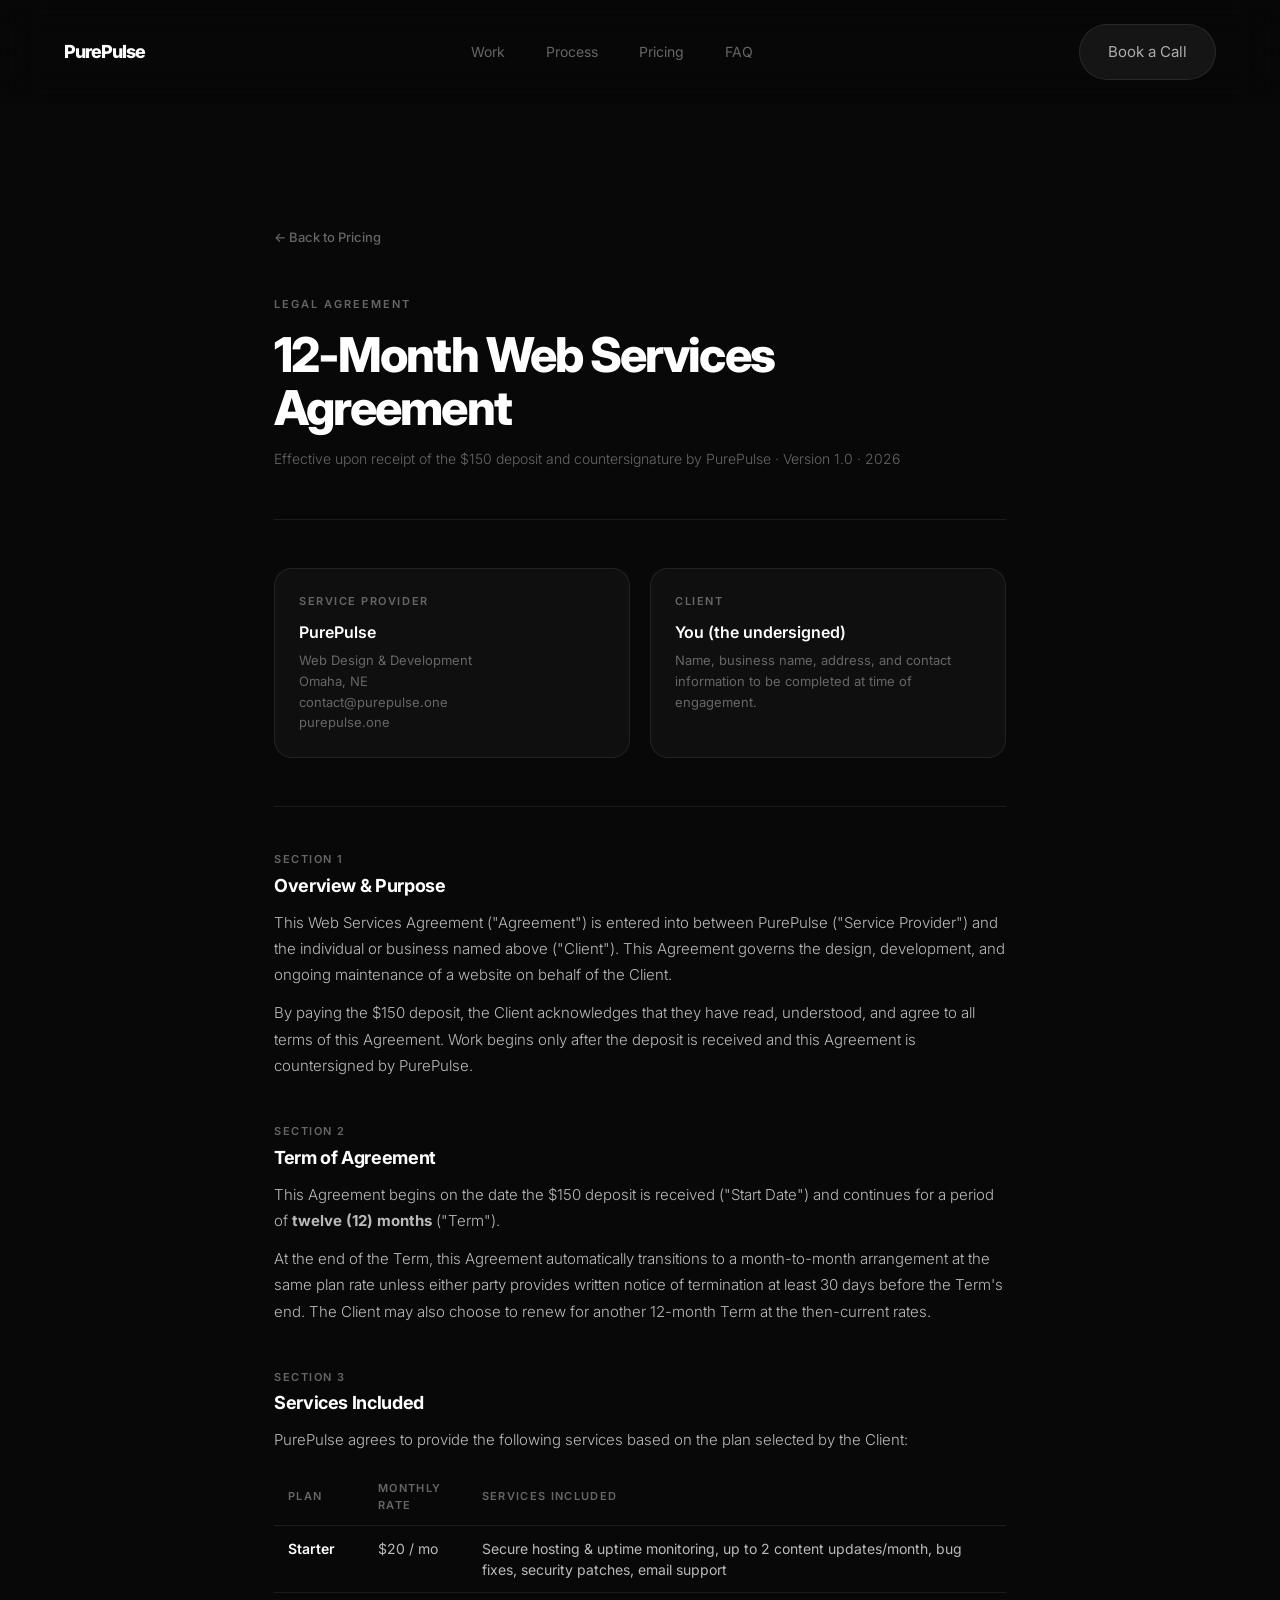
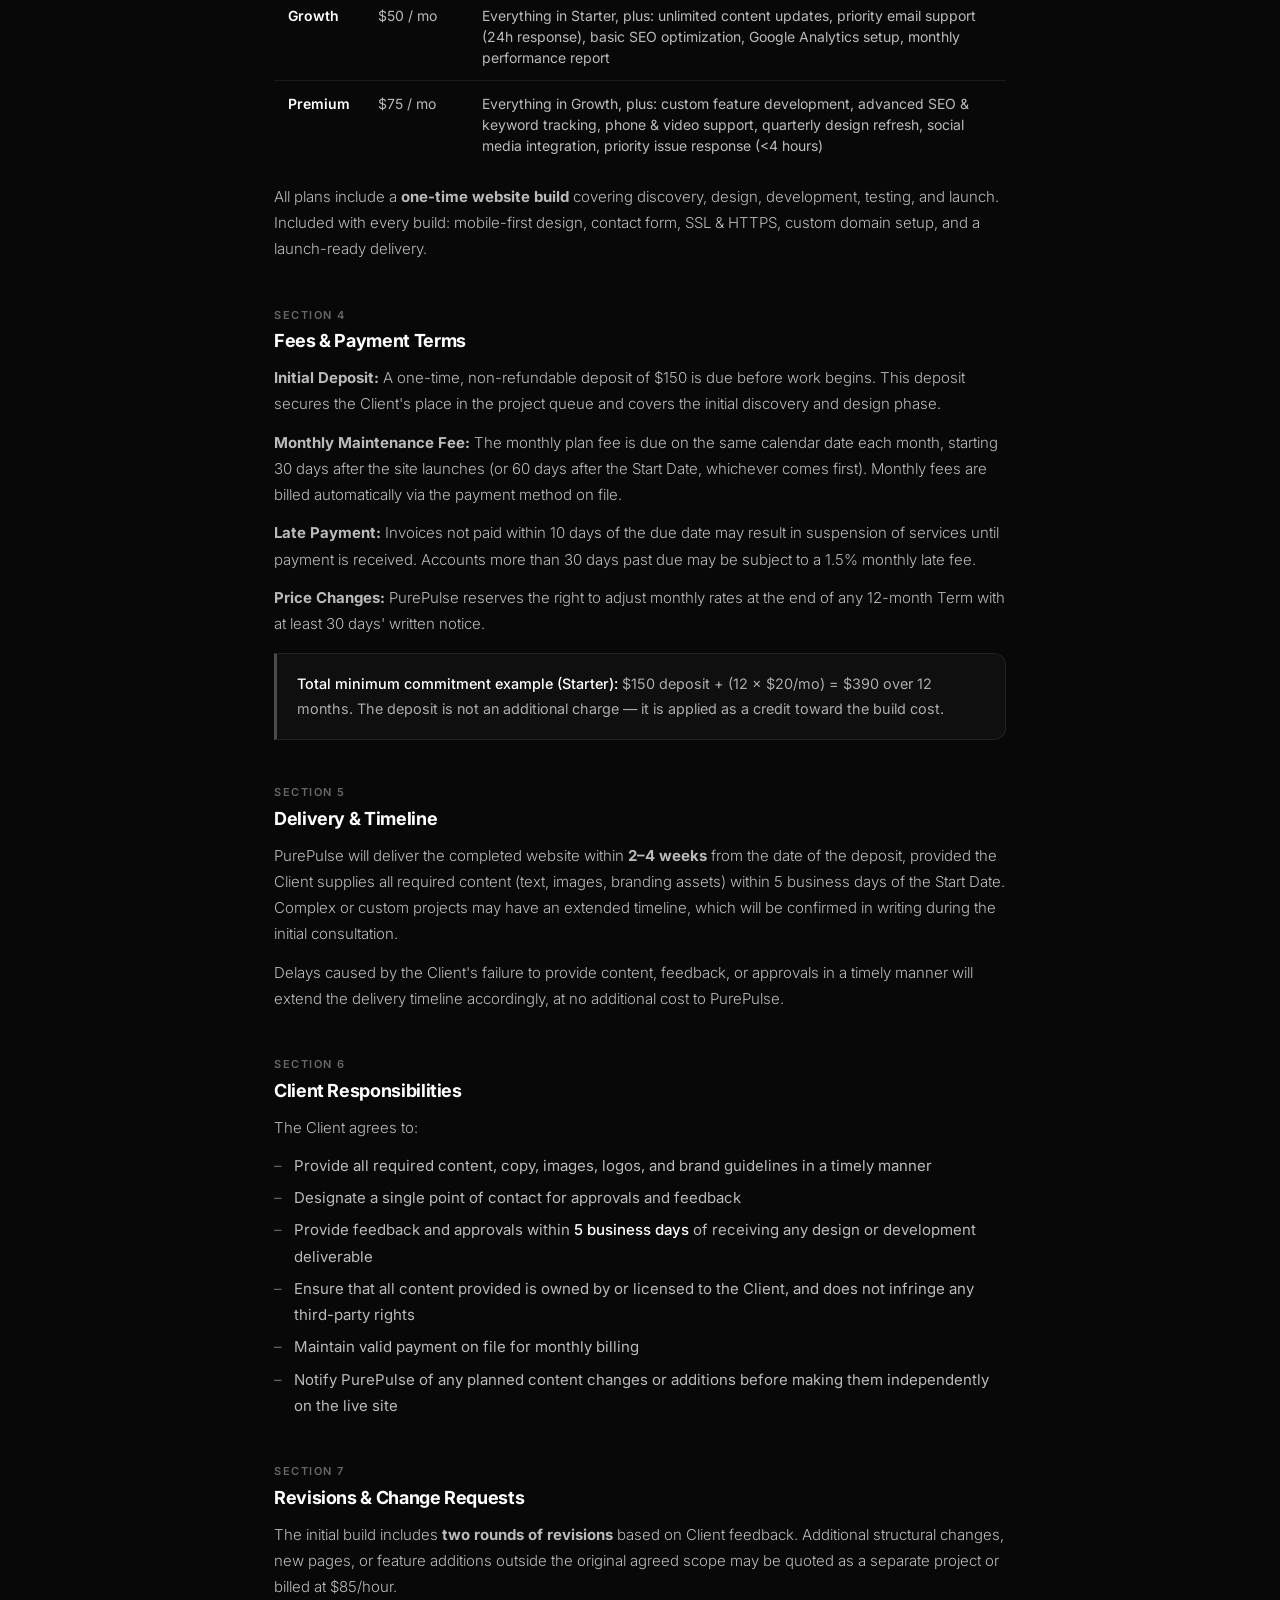
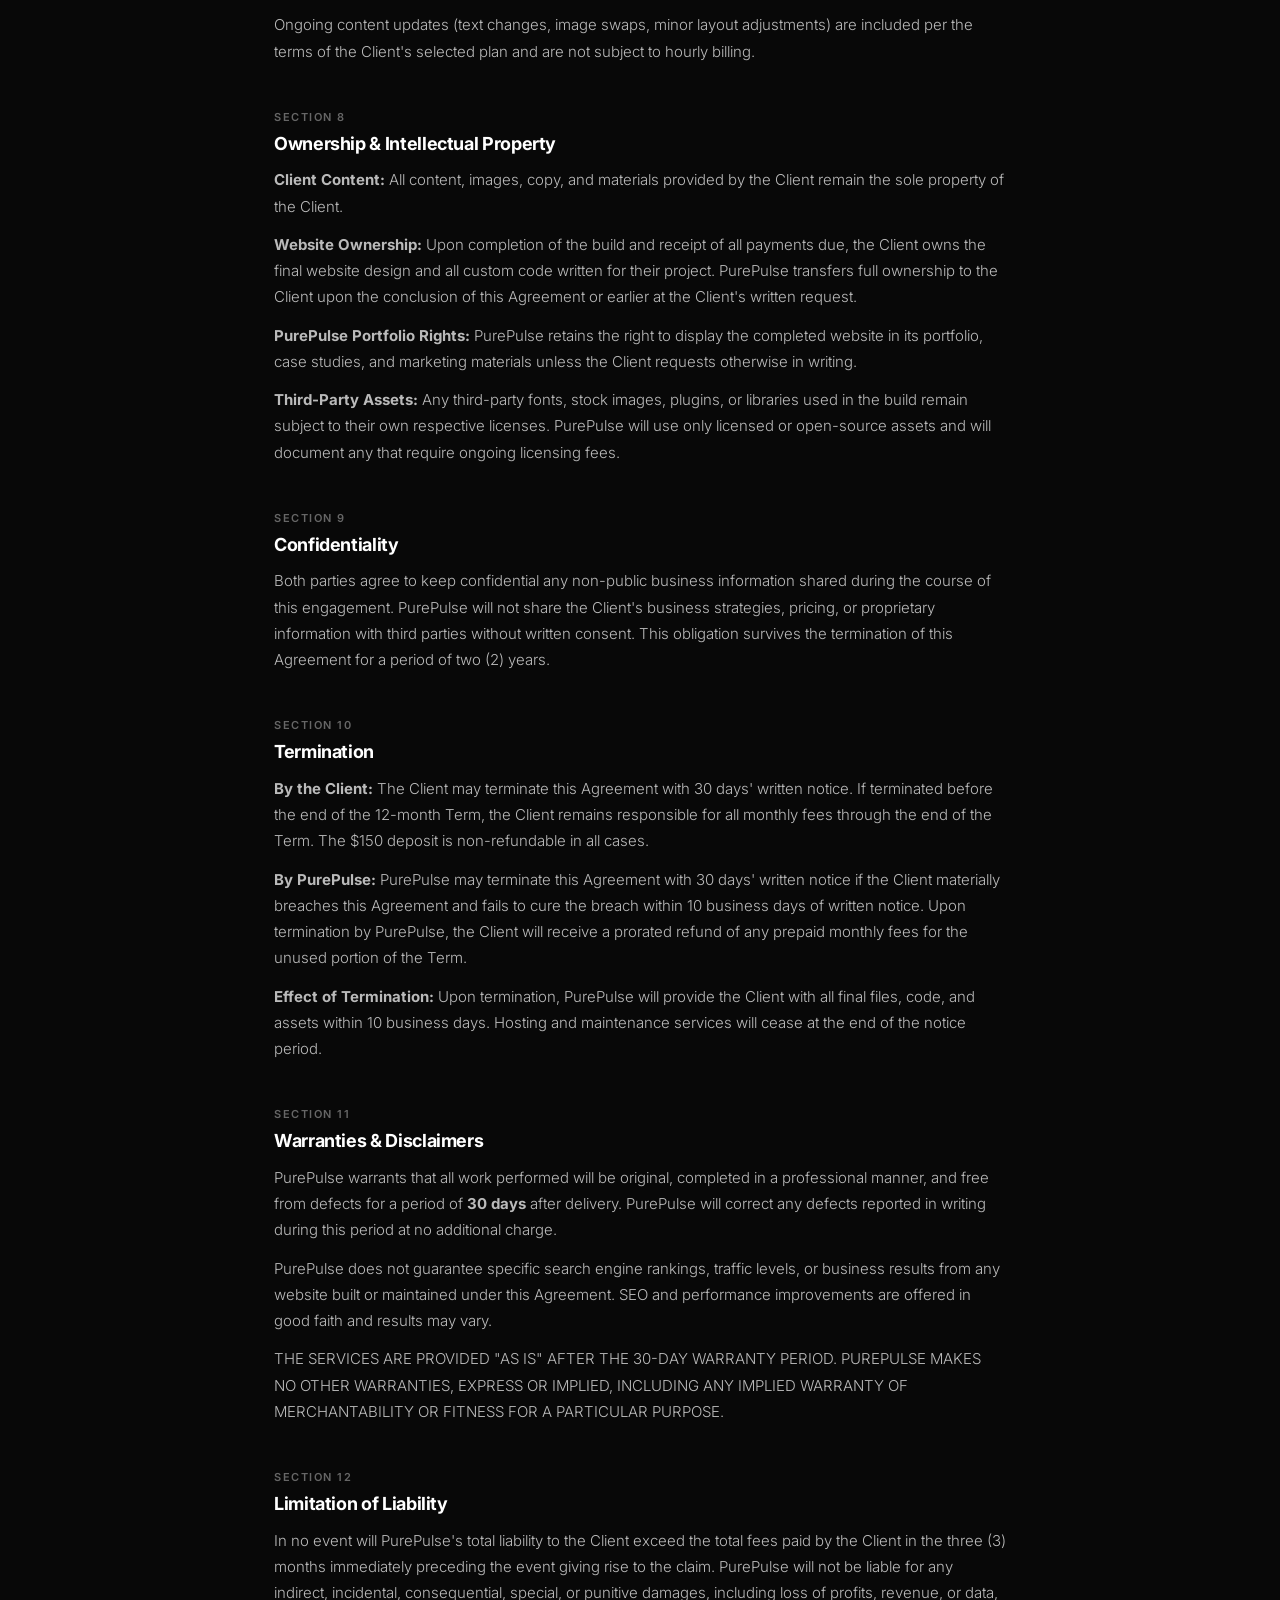
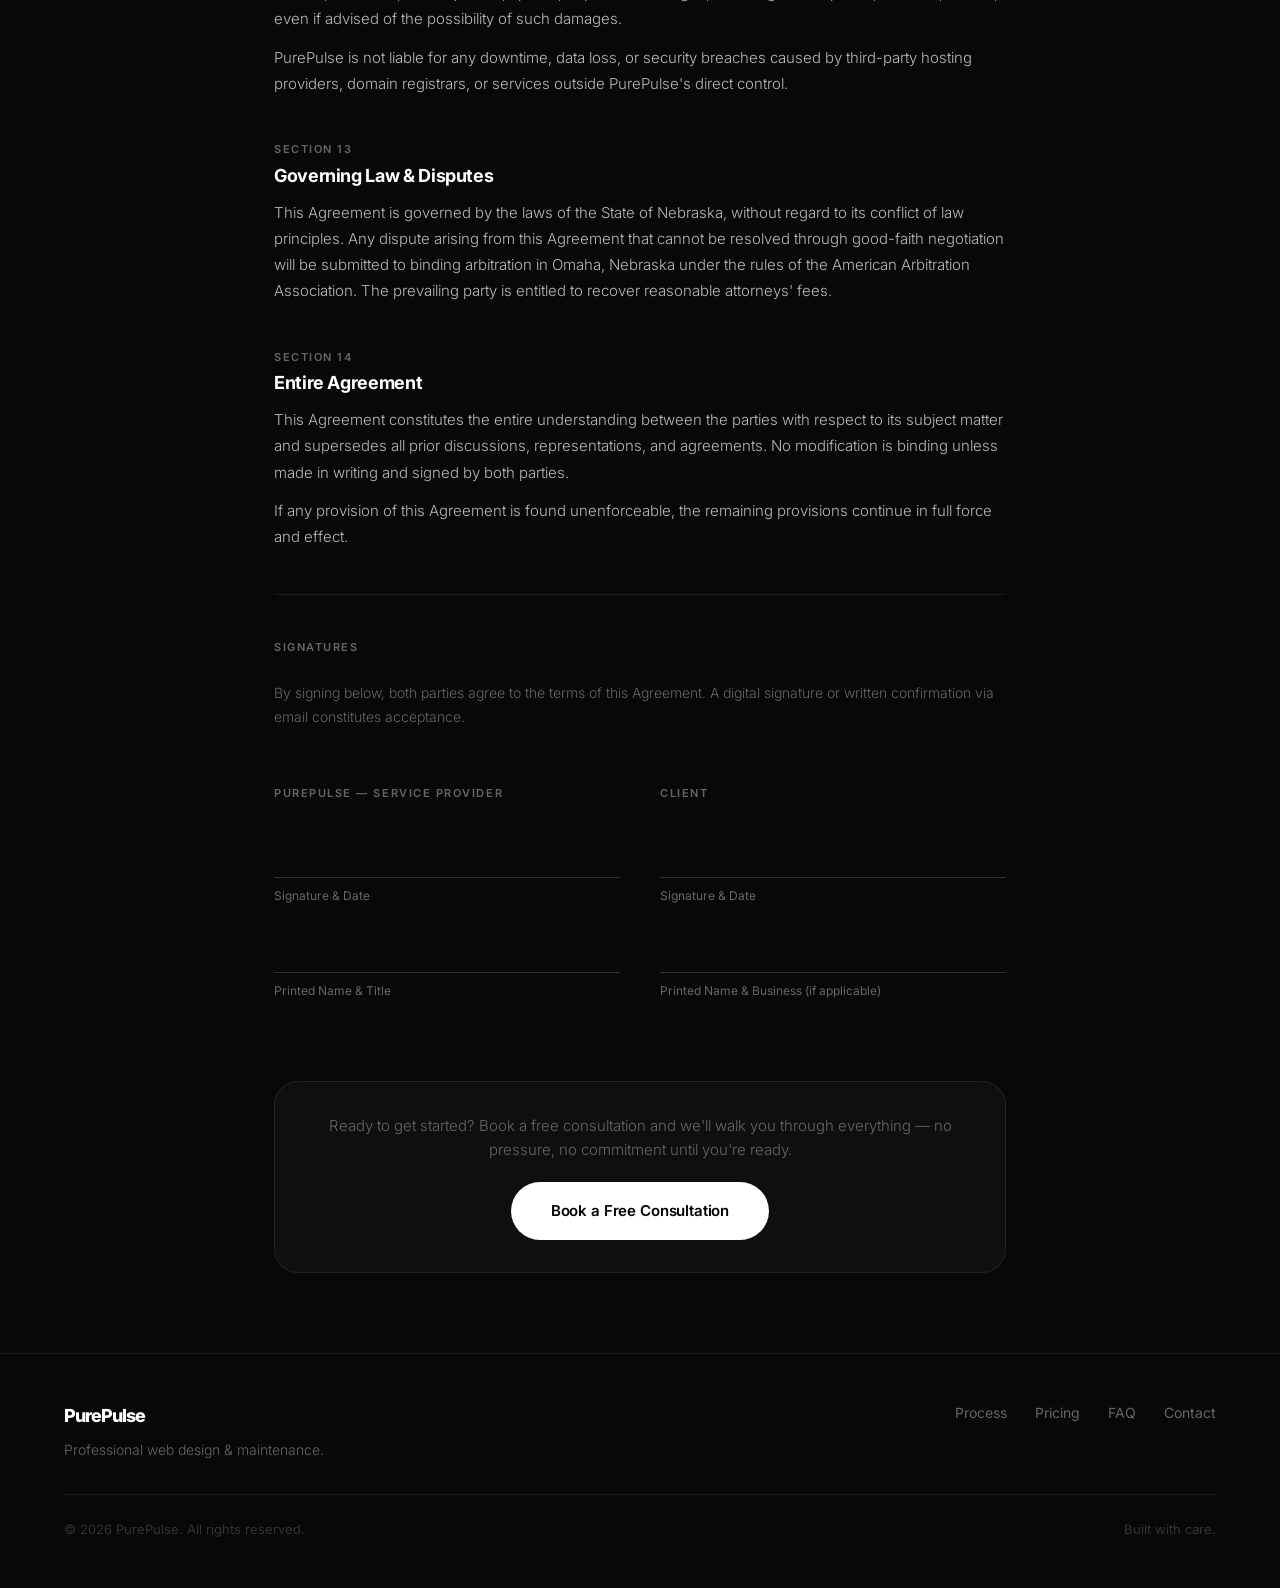
==== commit 5760b9e0: "Update contract.html" ====
--- a/contract.html
+++ b/contract.html
@@ -290,7 +290,7 @@
                 <div class="party-name">PurePulse</div>
                 <div class="party-detail">
                     Web Design &amp; Development<br>
-                    Omaha, TX<br>
+                    Omaha, NE<br>
                     contact@purepulse.one<br>
                     purepulse.one
                 </div>
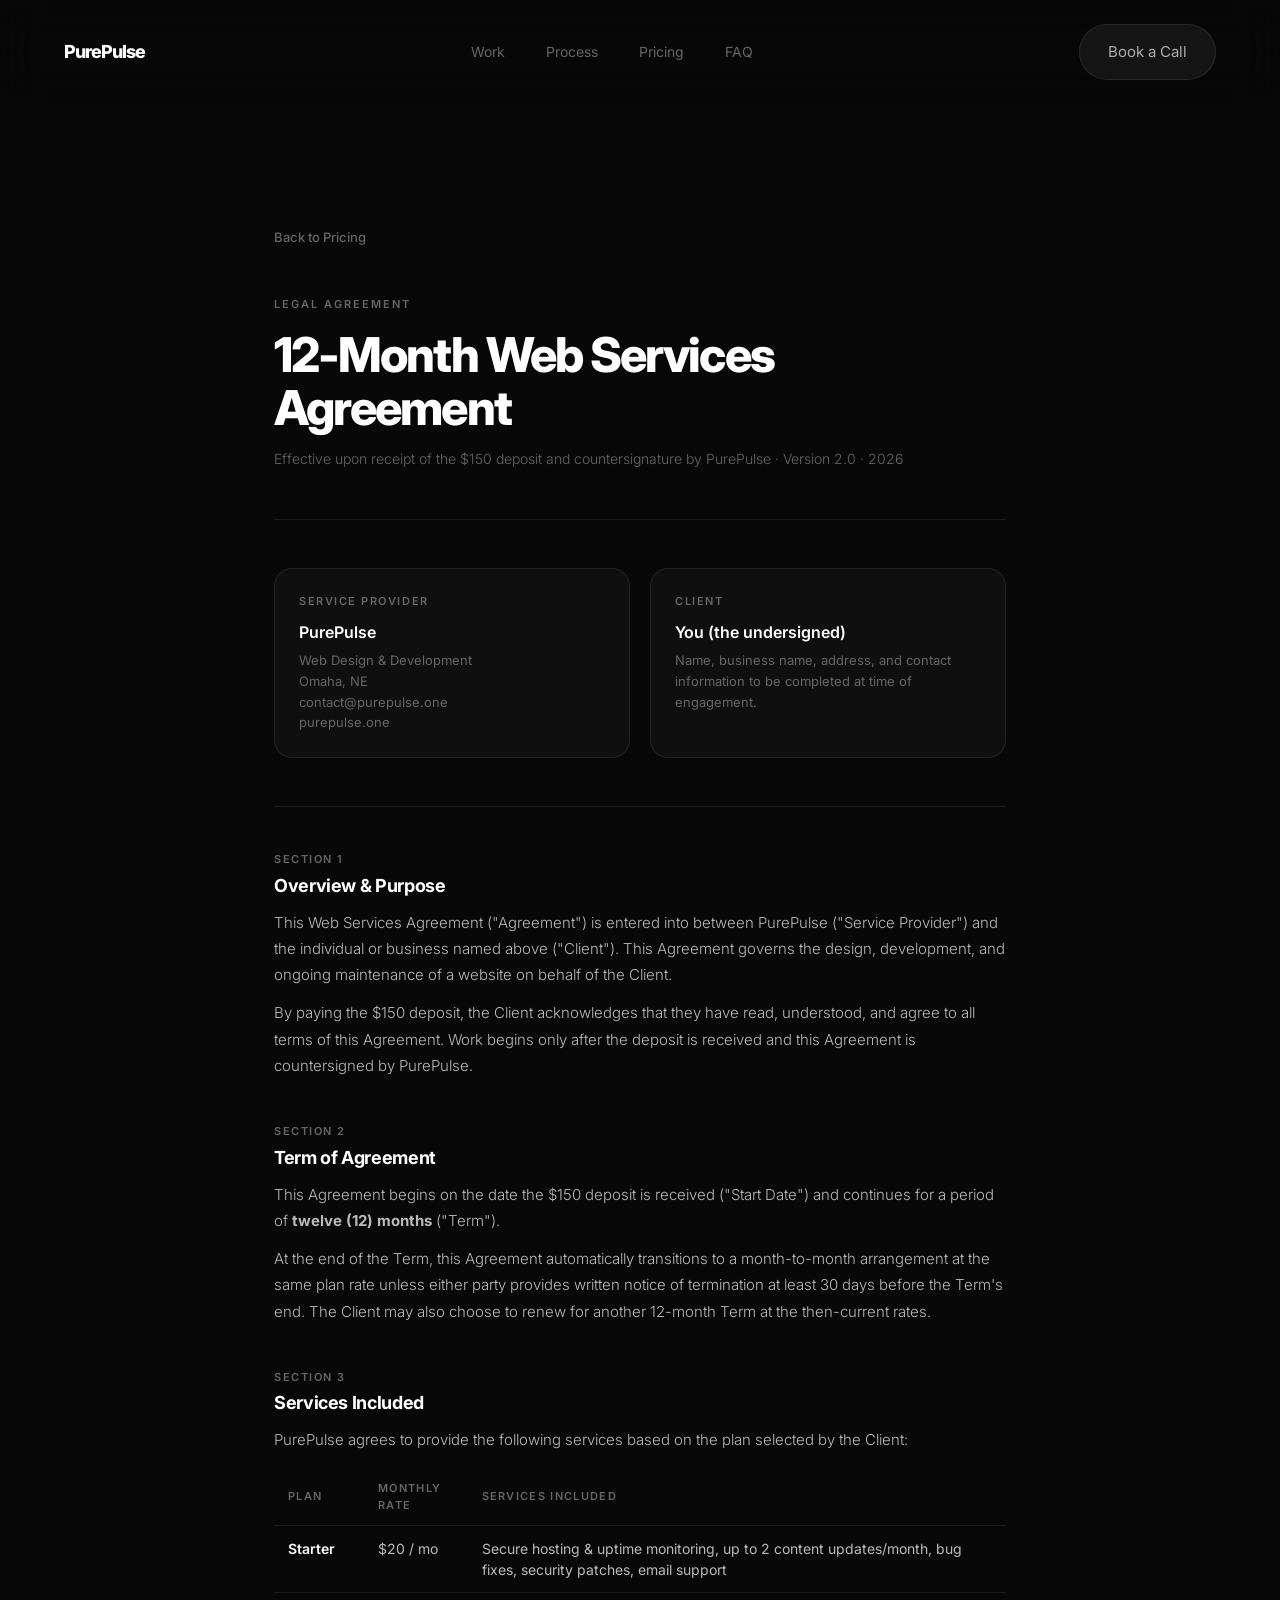
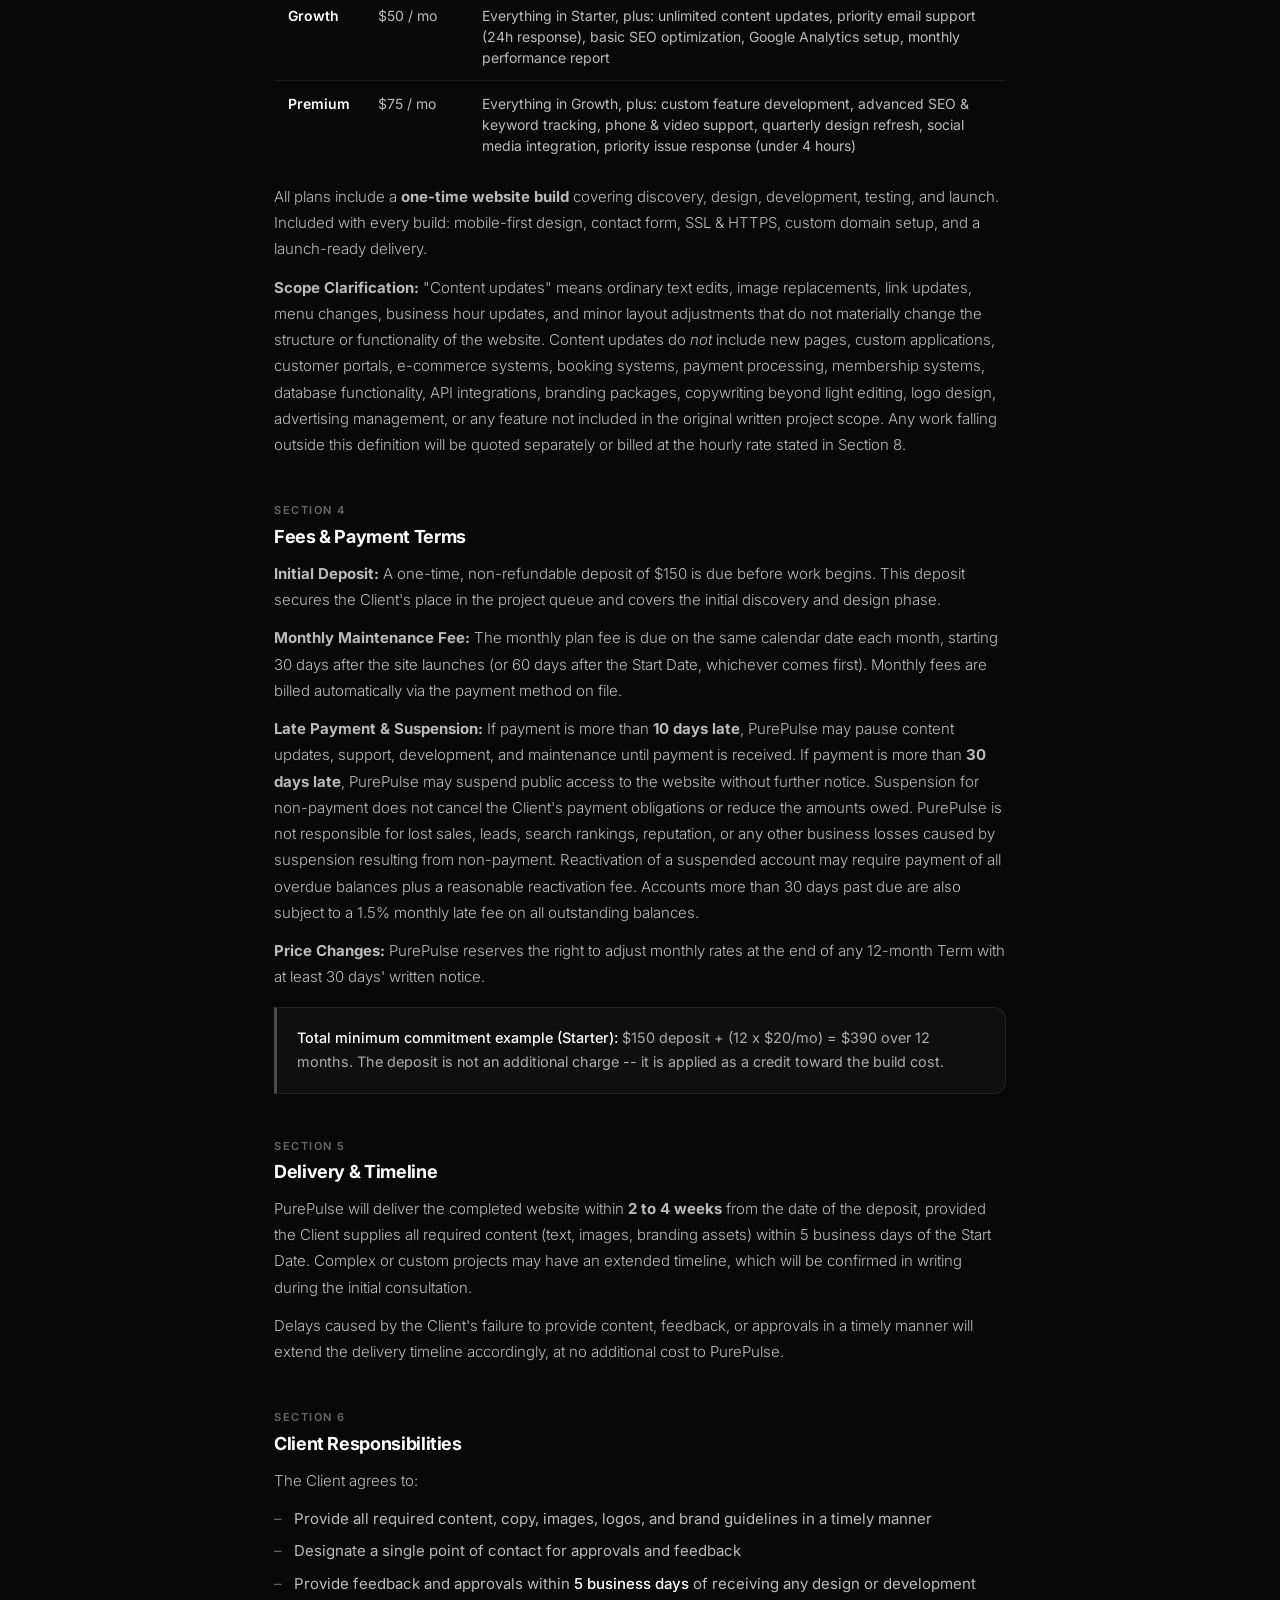
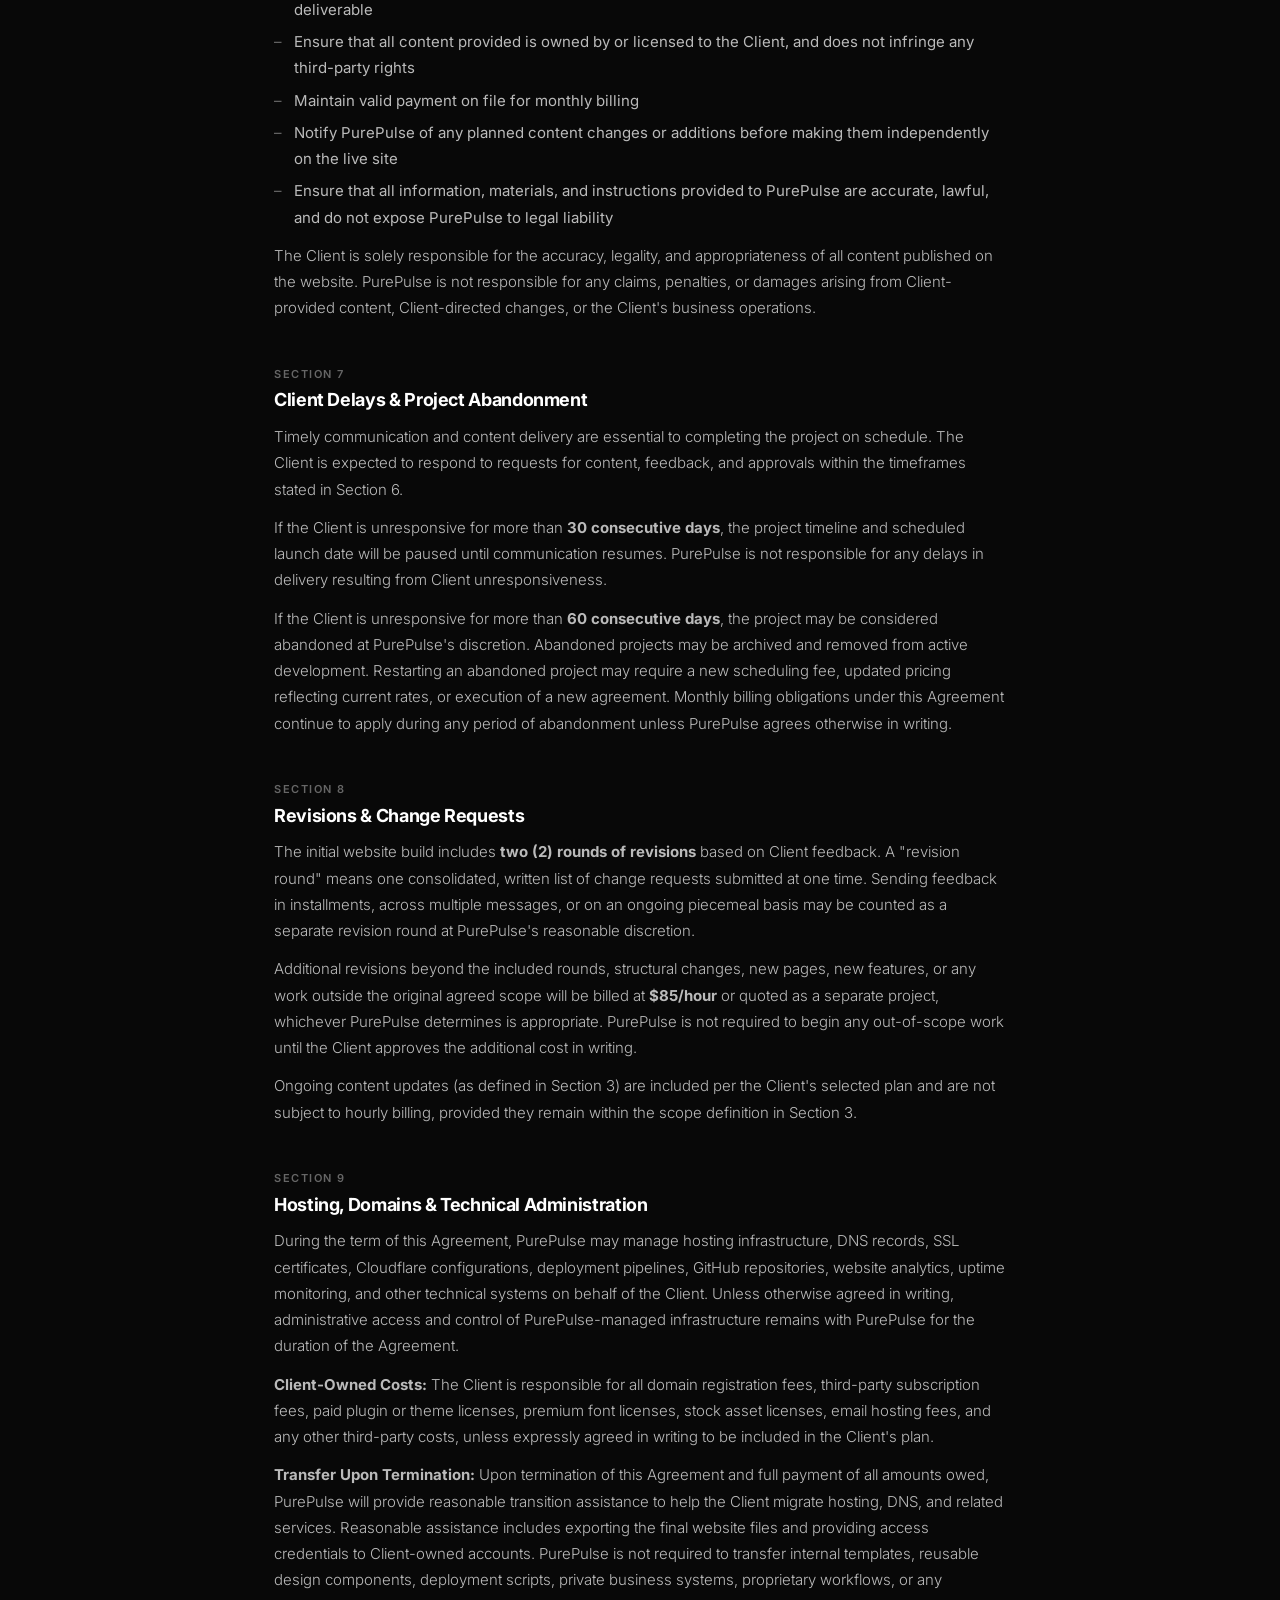
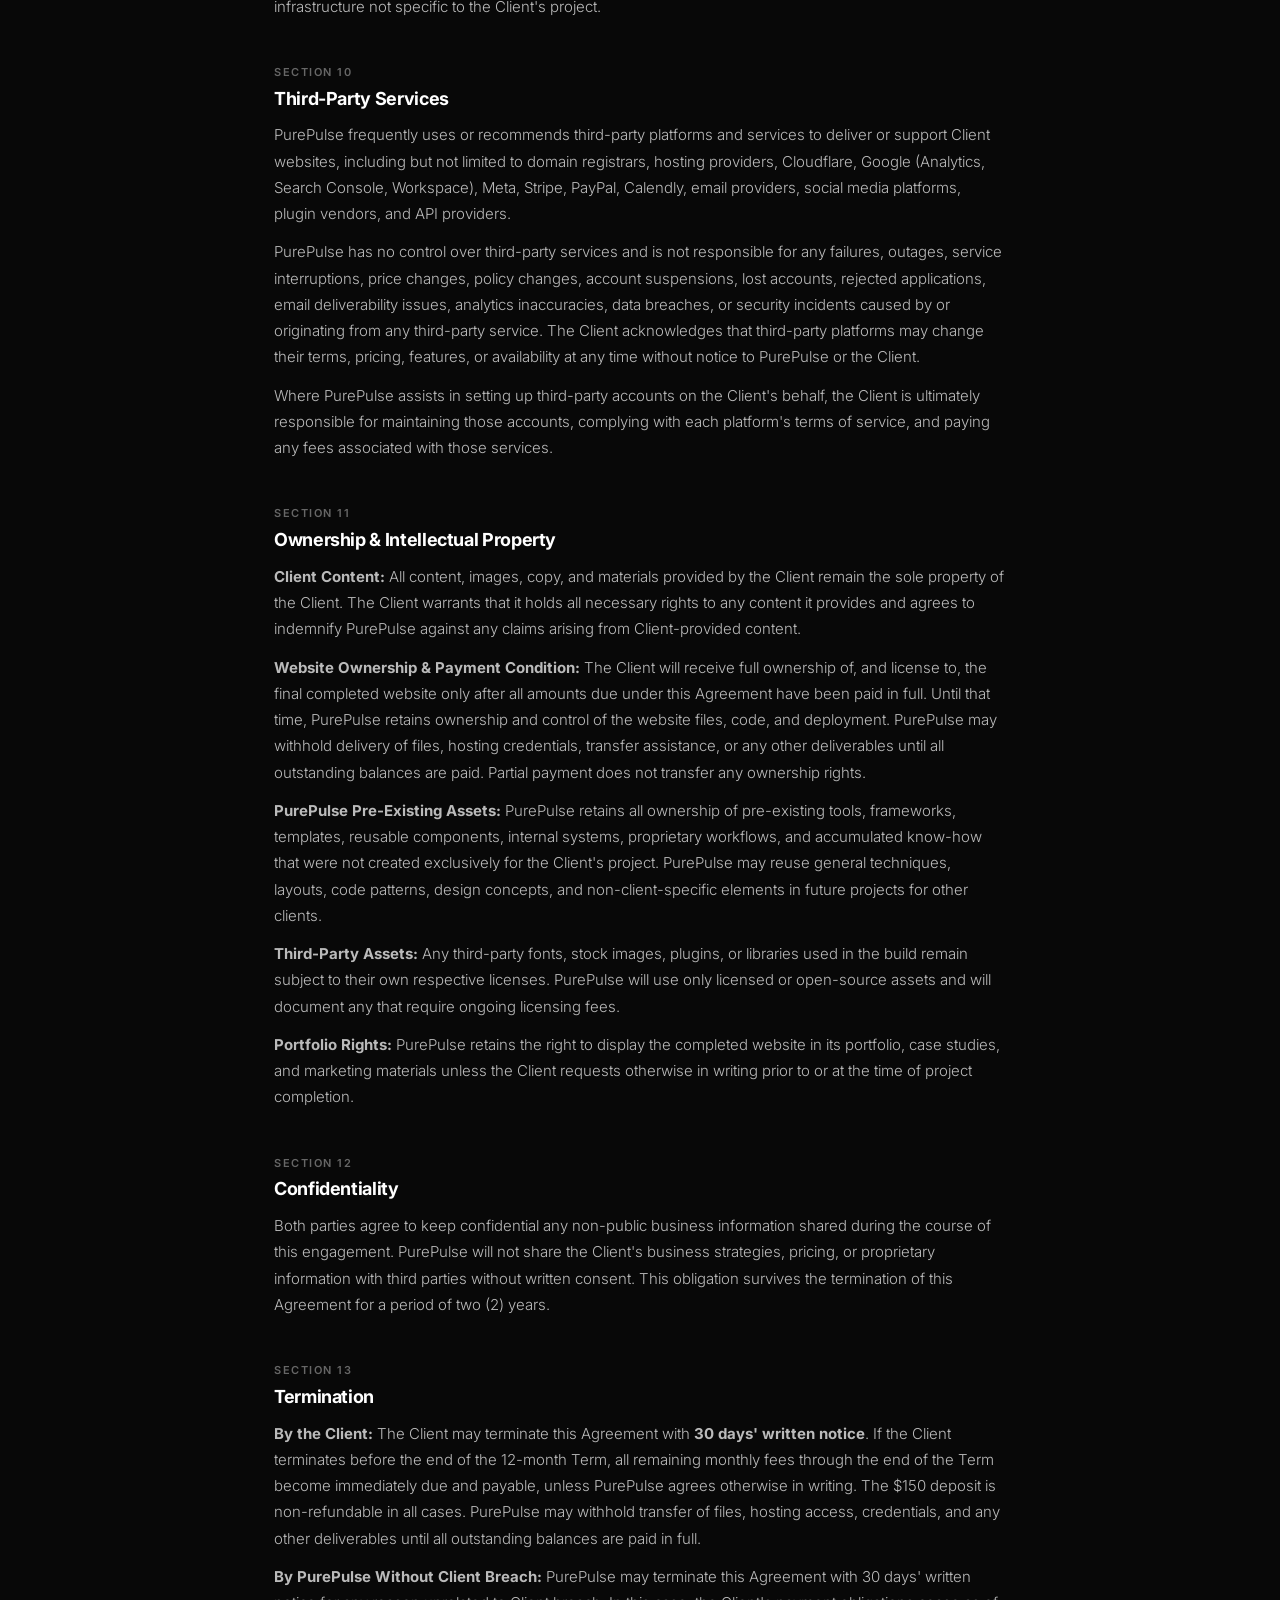
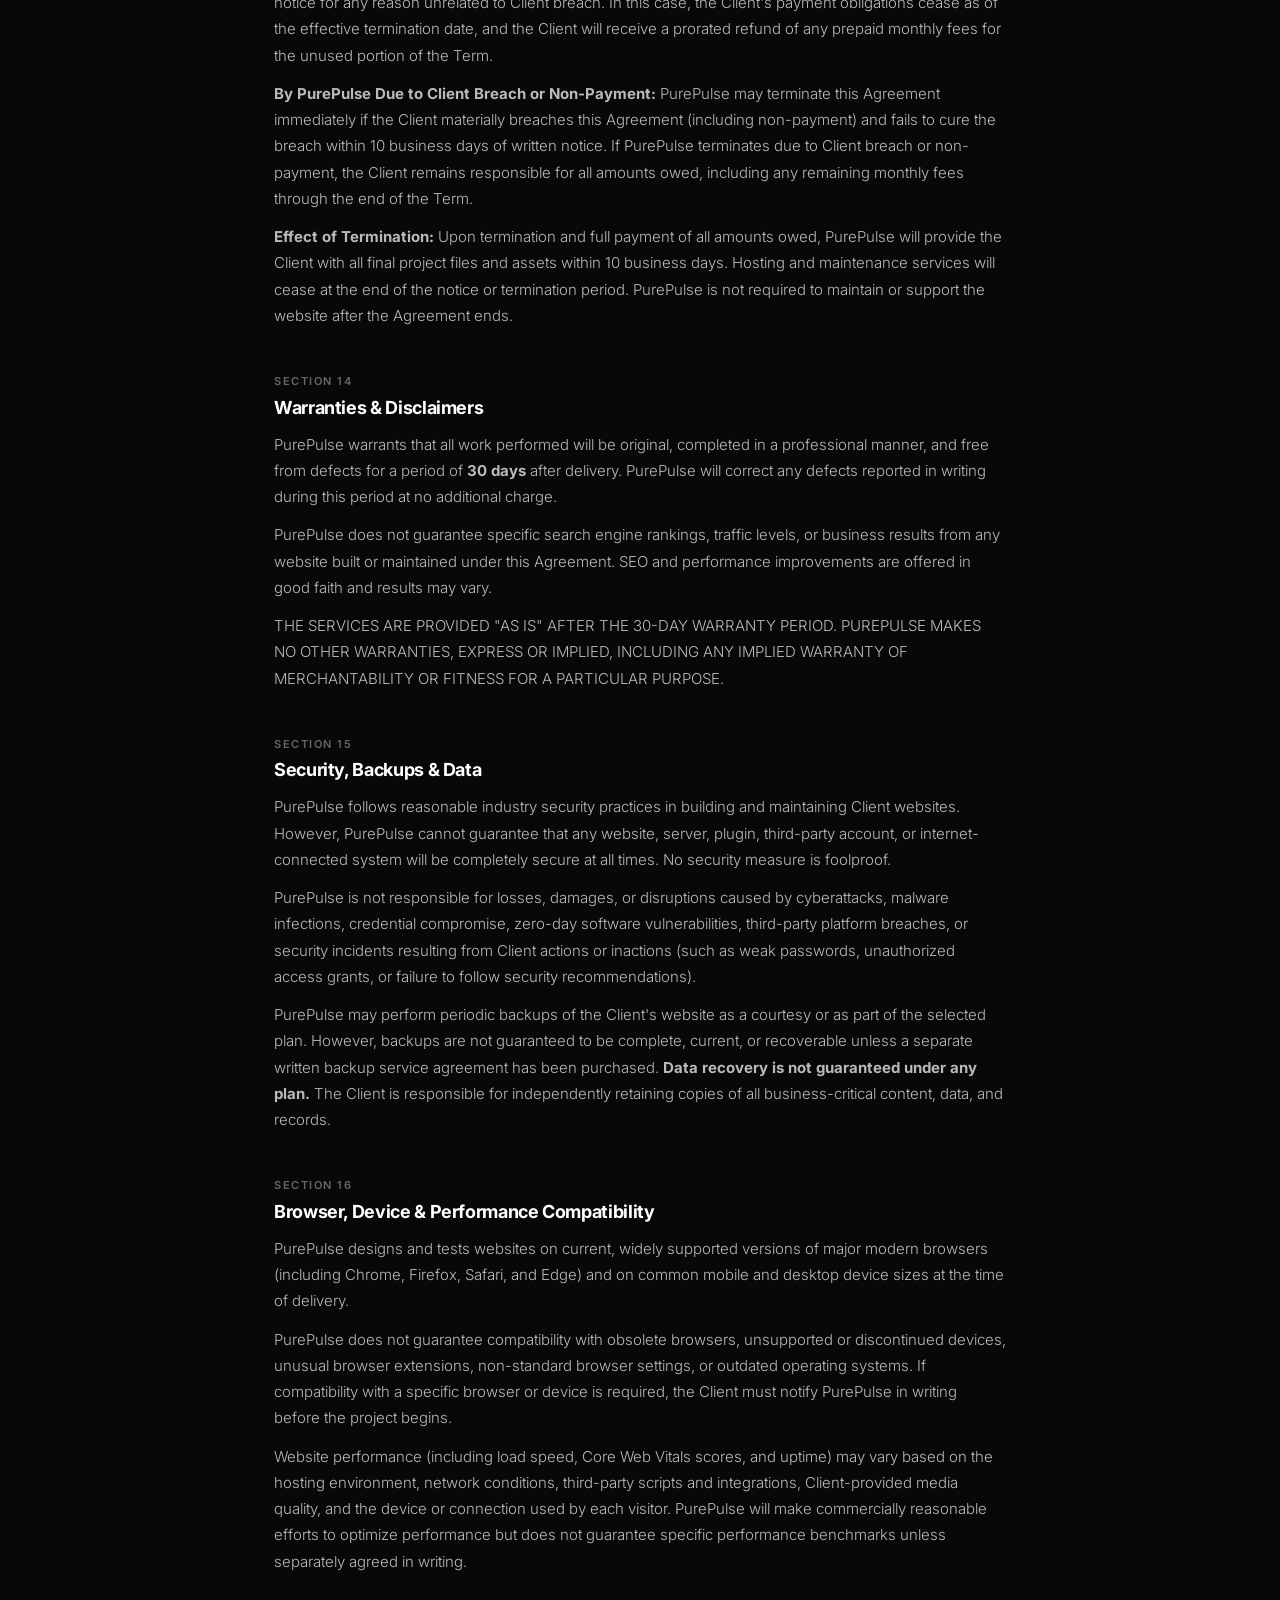
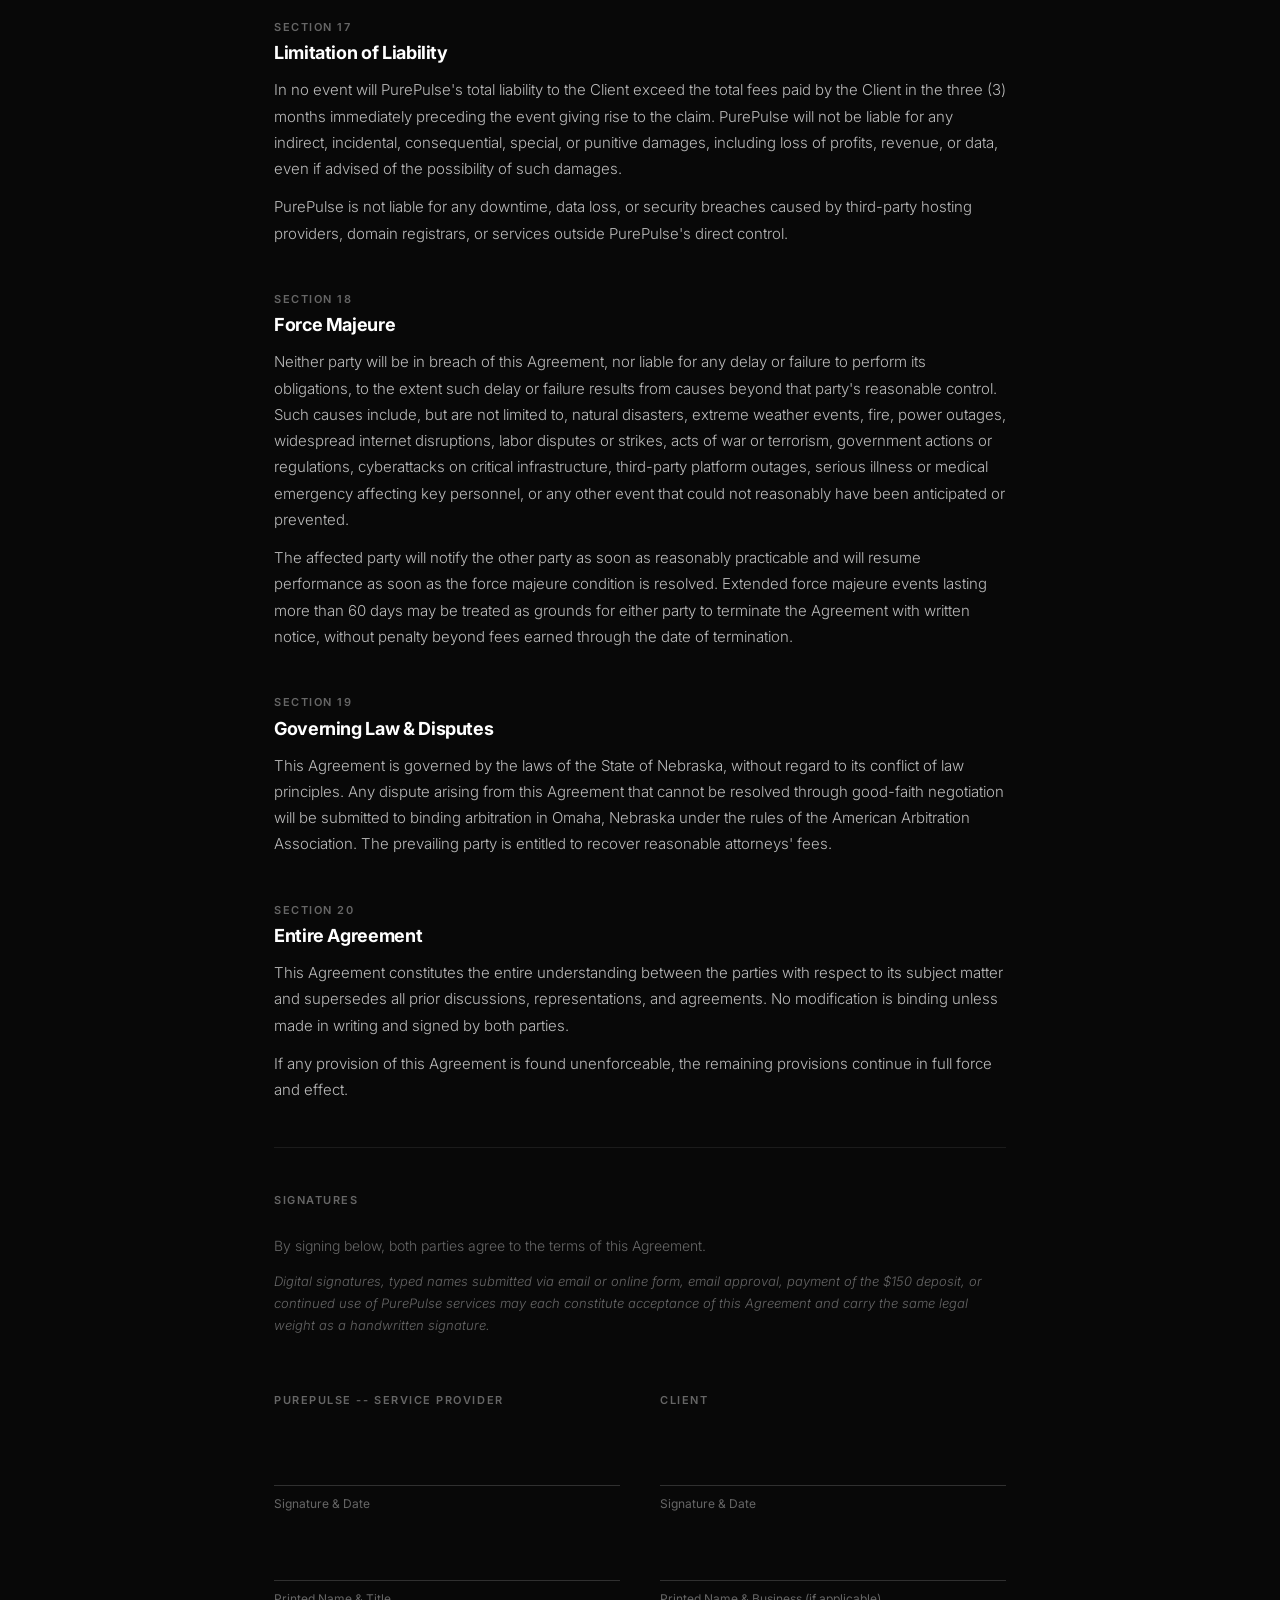
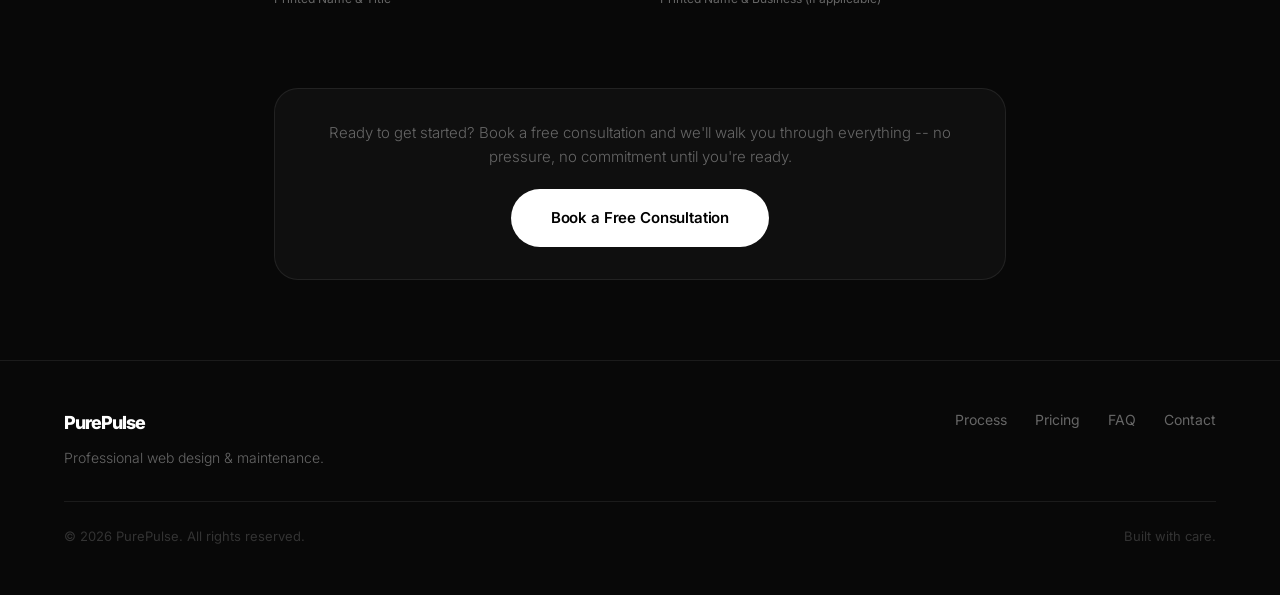
==== commit 68e51116: "Strengthen web services agreement" ====
--- a/contract.html
+++ b/contract.html
@@ -8,7 +8,7 @@
     <link rel="stylesheet" href="style.css">
     <link rel="preconnect" href="https://fonts.googleapis.com">
     <link rel="preconnect" href="https://fonts.gstatic.com" crossorigin>
-    <link href="https://fonts.googleapis.com/css2?family=Inter:wght@300;400;500;600;700;800&display=swap" rel="stylesheet">
+    <link href="https://fonts.googleapis.com/css2?family=Inter:wght@300;400;500;600;700;800&amp;display=swap" rel="stylesheet">
     <link rel="icon" type="image/svg+xml" href="favicon.svg">
     <style>
         .contract-wrap {
@@ -277,11 +277,11 @@
 
     <div class="contract-wrap">
 
-        <a href="home.html#pricing" class="contract-back">← Back to Pricing</a>
+        <a href="home.html#pricing" class="contract-back">Back to Pricing</a>
 
         <div class="contract-eyebrow">Legal Agreement</div>
         <h1 class="contract-title">12-Month Web Services Agreement</h1>
-        <p class="contract-meta">Effective upon receipt of the $150 deposit and countersignature by PurePulse · Version 1.0 · 2026</p>
+        <p class="contract-meta">Effective upon receipt of the $150 deposit and countersignature by PurePulse &middot; Version 2.0 &middot; 2026</p>
 
         <!-- Parties -->
         <div class="contract-parties">
@@ -306,7 +306,7 @@
 
         <hr class="contract-divider">
 
-        <!-- 1. Overview -->
+        <!-- Section 1 -->
         <div class="contract-section">
             <div class="contract-section-num">Section 1</div>
             <h2>Overview &amp; Purpose</h2>
@@ -314,7 +314,7 @@
             <p>By paying the $150 deposit, the Client acknowledges that they have read, understood, and agree to all terms of this Agreement. Work begins only after the deposit is received and this Agreement is countersigned by PurePulse.</p>
         </div>
 
-        <!-- 2. Term -->
+        <!-- Section 2 -->
         <div class="contract-section">
             <div class="contract-section-num">Section 2</div>
             <h2>Term of Agreement</h2>
@@ -322,7 +322,7 @@
             <p>At the end of the Term, this Agreement automatically transitions to a month-to-month arrangement at the same plan rate unless either party provides written notice of termination at least 30 days before the Term's end. The Client may also choose to renew for another 12-month Term at the then-current rates.</p>
         </div>
 
-        <!-- 3. Services -->
+        <!-- Section 3 -->
         <div class="contract-section">
             <div class="contract-section-num">Section 3</div>
             <h2>Services Included</h2>
@@ -350,37 +350,39 @@
                     <tr>
                         <td>Premium</td>
                         <td>$75 / mo</td>
-                        <td>Everything in Growth, plus: custom feature development, advanced SEO &amp; keyword tracking, phone &amp; video support, quarterly design refresh, social media integration, priority issue response (&lt;4 hours)</td>
+                        <td>Everything in Growth, plus: custom feature development, advanced SEO &amp; keyword tracking, phone &amp; video support, quarterly design refresh, social media integration, priority issue response (under 4 hours)</td>
                     </tr>
                 </tbody>
             </table>
 
             <p style="margin-top: 16px;">All plans include a <strong>one-time website build</strong> covering discovery, design, development, testing, and launch. Included with every build: mobile-first design, contact form, SSL &amp; HTTPS, custom domain setup, and a launch-ready delivery.</p>
-        </div>
-
-        <!-- 4. Payment -->
+
+            <p><strong>Scope Clarification:</strong> "Content updates" means ordinary text edits, image replacements, link updates, menu changes, business hour updates, and minor layout adjustments that do not materially change the structure or functionality of the website. Content updates do <em>not</em> include new pages, custom applications, customer portals, e-commerce systems, booking systems, payment processing, membership systems, database functionality, API integrations, branding packages, copywriting beyond light editing, logo design, advertising management, or any feature not included in the original written project scope. Any work falling outside this definition will be quoted separately or billed at the hourly rate stated in Section 8.</p>
+        </div>
+
+        <!-- Section 4 -->
         <div class="contract-section">
             <div class="contract-section-num">Section 4</div>
             <h2>Fees &amp; Payment Terms</h2>
             <p><strong>Initial Deposit:</strong> A one-time, non-refundable deposit of $150 is due before work begins. This deposit secures the Client's place in the project queue and covers the initial discovery and design phase.</p>
             <p><strong>Monthly Maintenance Fee:</strong> The monthly plan fee is due on the same calendar date each month, starting 30 days after the site launches (or 60 days after the Start Date, whichever comes first). Monthly fees are billed automatically via the payment method on file.</p>
-            <p><strong>Late Payment:</strong> Invoices not paid within 10 days of the due date may result in suspension of services until payment is received. Accounts more than 30 days past due may be subject to a 1.5% monthly late fee.</p>
+            <p><strong>Late Payment &amp; Suspension:</strong> If payment is more than <strong>10 days late</strong>, PurePulse may pause content updates, support, development, and maintenance until payment is received. If payment is more than <strong>30 days late</strong>, PurePulse may suspend public access to the website without further notice. Suspension for non-payment does not cancel the Client's payment obligations or reduce the amounts owed. PurePulse is not responsible for lost sales, leads, search rankings, reputation, or any other business losses caused by suspension resulting from non-payment. Reactivation of a suspended account may require payment of all overdue balances plus a reasonable reactivation fee. Accounts more than 30 days past due are also subject to a 1.5% monthly late fee on all outstanding balances.</p>
             <p><strong>Price Changes:</strong> PurePulse reserves the right to adjust monthly rates at the end of any 12-month Term with at least 30 days' written notice.</p>
 
             <div class="contract-highlight">
-                <strong>Total minimum commitment example (Starter):</strong> $150 deposit + (12 × $20/mo) = $390 over 12 months. The deposit is not an additional charge — it is applied as a credit toward the build cost.
+                <strong>Total minimum commitment example (Starter):</strong> $150 deposit + (12 x $20/mo) = $390 over 12 months. The deposit is not an additional charge -- it is applied as a credit toward the build cost.
             </div>
         </div>
 
-        <!-- 5. Delivery Timeline -->
+        <!-- Section 5 -->
         <div class="contract-section">
             <div class="contract-section-num">Section 5</div>
             <h2>Delivery &amp; Timeline</h2>
-            <p>PurePulse will deliver the completed website within <strong>2–4 weeks</strong> from the date of the deposit, provided the Client supplies all required content (text, images, branding assets) within 5 business days of the Start Date. Complex or custom projects may have an extended timeline, which will be confirmed in writing during the initial consultation.</p>
+            <p>PurePulse will deliver the completed website within <strong>2 to 4 weeks</strong> from the date of the deposit, provided the Client supplies all required content (text, images, branding assets) within 5 business days of the Start Date. Complex or custom projects may have an extended timeline, which will be confirmed in writing during the initial consultation.</p>
             <p>Delays caused by the Client's failure to provide content, feedback, or approvals in a timely manner will extend the delivery timeline accordingly, at no additional cost to PurePulse.</p>
         </div>
 
-        <!-- 6. Client Responsibilities -->
+        <!-- Section 6 -->
         <div class="contract-section">
             <div class="contract-section-num">Section 6</div>
             <h2>Client Responsibilities</h2>
@@ -392,70 +394,128 @@
                 <li>Ensure that all content provided is owned by or licensed to the Client, and does not infringe any third-party rights</li>
                 <li>Maintain valid payment on file for monthly billing</li>
                 <li>Notify PurePulse of any planned content changes or additions before making them independently on the live site</li>
+                <li>Ensure that all information, materials, and instructions provided to PurePulse are accurate, lawful, and do not expose PurePulse to legal liability</li>
             </ul>
-        </div>
-
-        <!-- 7. Revisions -->
+            <p>The Client is solely responsible for the accuracy, legality, and appropriateness of all content published on the website. PurePulse is not responsible for any claims, penalties, or damages arising from Client-provided content, Client-directed changes, or the Client's business operations.</p>
+        </div>
+
+        <!-- Section 7 -->
         <div class="contract-section">
             <div class="contract-section-num">Section 7</div>
+            <h2>Client Delays &amp; Project Abandonment</h2>
+            <p>Timely communication and content delivery are essential to completing the project on schedule. The Client is expected to respond to requests for content, feedback, and approvals within the timeframes stated in Section 6.</p>
+            <p>If the Client is unresponsive for more than <strong>30 consecutive days</strong>, the project timeline and scheduled launch date will be paused until communication resumes. PurePulse is not responsible for any delays in delivery resulting from Client unresponsiveness.</p>
+            <p>If the Client is unresponsive for more than <strong>60 consecutive days</strong>, the project may be considered abandoned at PurePulse's discretion. Abandoned projects may be archived and removed from active development. Restarting an abandoned project may require a new scheduling fee, updated pricing reflecting current rates, or execution of a new agreement. Monthly billing obligations under this Agreement continue to apply during any period of abandonment unless PurePulse agrees otherwise in writing.</p>
+        </div>
+
+        <!-- Section 8 -->
+        <div class="contract-section">
+            <div class="contract-section-num">Section 8</div>
             <h2>Revisions &amp; Change Requests</h2>
-            <p>The initial build includes <strong>two rounds of revisions</strong> based on Client feedback. Additional structural changes, new pages, or feature additions outside the original agreed scope may be quoted as a separate project or billed at $85/hour.</p>
-            <p>Ongoing content updates (text changes, image swaps, minor layout adjustments) are included per the terms of the Client's selected plan and are not subject to hourly billing.</p>
-        </div>
-
-        <!-- 8. Ownership & IP -->
-        <div class="contract-section">
-            <div class="contract-section-num">Section 8</div>
+            <p>The initial website build includes <strong>two (2) rounds of revisions</strong> based on Client feedback. A "revision round" means one consolidated, written list of change requests submitted at one time. Sending feedback in installments, across multiple messages, or on an ongoing piecemeal basis may be counted as a separate revision round at PurePulse's reasonable discretion.</p>
+            <p>Additional revisions beyond the included rounds, structural changes, new pages, new features, or any work outside the original agreed scope will be billed at <strong>$85/hour</strong> or quoted as a separate project, whichever PurePulse determines is appropriate. PurePulse is not required to begin any out-of-scope work until the Client approves the additional cost in writing.</p>
+            <p>Ongoing content updates (as defined in Section 3) are included per the Client's selected plan and are not subject to hourly billing, provided they remain within the scope definition in Section 3.</p>
+        </div>
+
+        <!-- Section 9 -->
+        <div class="contract-section">
+            <div class="contract-section-num">Section 9</div>
+            <h2>Hosting, Domains &amp; Technical Administration</h2>
+            <p>During the term of this Agreement, PurePulse may manage hosting infrastructure, DNS records, SSL certificates, Cloudflare configurations, deployment pipelines, GitHub repositories, website analytics, uptime monitoring, and other technical systems on behalf of the Client. Unless otherwise agreed in writing, administrative access and control of PurePulse-managed infrastructure remains with PurePulse for the duration of the Agreement.</p>
+            <p><strong>Client-Owned Costs:</strong> The Client is responsible for all domain registration fees, third-party subscription fees, paid plugin or theme licenses, premium font licenses, stock asset licenses, email hosting fees, and any other third-party costs, unless expressly agreed in writing to be included in the Client's plan.</p>
+            <p><strong>Transfer Upon Termination:</strong> Upon termination of this Agreement and full payment of all amounts owed, PurePulse will provide reasonable transition assistance to help the Client migrate hosting, DNS, and related services. Reasonable assistance includes exporting the final website files and providing access credentials to Client-owned accounts. PurePulse is not required to transfer internal templates, reusable design components, deployment scripts, private business systems, proprietary workflows, or any infrastructure not specific to the Client's project.</p>
+        </div>
+
+        <!-- Section 10 -->
+        <div class="contract-section">
+            <div class="contract-section-num">Section 10</div>
+            <h2>Third-Party Services</h2>
+            <p>PurePulse frequently uses or recommends third-party platforms and services to deliver or support Client websites, including but not limited to domain registrars, hosting providers, Cloudflare, Google (Analytics, Search Console, Workspace), Meta, Stripe, PayPal, Calendly, email providers, social media platforms, plugin vendors, and API providers.</p>
+            <p>PurePulse has no control over third-party services and is not responsible for any failures, outages, service interruptions, price changes, policy changes, account suspensions, lost accounts, rejected applications, email deliverability issues, analytics inaccuracies, data breaches, or security incidents caused by or originating from any third-party service. The Client acknowledges that third-party platforms may change their terms, pricing, features, or availability at any time without notice to PurePulse or the Client.</p>
+            <p>Where PurePulse assists in setting up third-party accounts on the Client's behalf, the Client is ultimately responsible for maintaining those accounts, complying with each platform's terms of service, and paying any fees associated with those services.</p>
+        </div>
+
+        <!-- Section 11 -->
+        <div class="contract-section">
+            <div class="contract-section-num">Section 11</div>
             <h2>Ownership &amp; Intellectual Property</h2>
-            <p><strong>Client Content:</strong> All content, images, copy, and materials provided by the Client remain the sole property of the Client.</p>
-            <p><strong>Website Ownership:</strong> Upon completion of the build and receipt of all payments due, the Client owns the final website design and all custom code written for their project. PurePulse transfers full ownership to the Client upon the conclusion of this Agreement or earlier at the Client's written request.</p>
-            <p><strong>PurePulse Portfolio Rights:</strong> PurePulse retains the right to display the completed website in its portfolio, case studies, and marketing materials unless the Client requests otherwise in writing.</p>
+            <p><strong>Client Content:</strong> All content, images, copy, and materials provided by the Client remain the sole property of the Client. The Client warrants that it holds all necessary rights to any content it provides and agrees to indemnify PurePulse against any claims arising from Client-provided content.</p>
+            <p><strong>Website Ownership &amp; Payment Condition:</strong> The Client will receive full ownership of, and license to, the final completed website only after all amounts due under this Agreement have been paid in full. Until that time, PurePulse retains ownership and control of the website files, code, and deployment. PurePulse may withhold delivery of files, hosting credentials, transfer assistance, or any other deliverables until all outstanding balances are paid. Partial payment does not transfer any ownership rights.</p>
+            <p><strong>PurePulse Pre-Existing Assets:</strong> PurePulse retains all ownership of pre-existing tools, frameworks, templates, reusable components, internal systems, proprietary workflows, and accumulated know-how that were not created exclusively for the Client's project. PurePulse may reuse general techniques, layouts, code patterns, design concepts, and non-client-specific elements in future projects for other clients.</p>
             <p><strong>Third-Party Assets:</strong> Any third-party fonts, stock images, plugins, or libraries used in the build remain subject to their own respective licenses. PurePulse will use only licensed or open-source assets and will document any that require ongoing licensing fees.</p>
-        </div>
-
-        <!-- 9. Confidentiality -->
-        <div class="contract-section">
-            <div class="contract-section-num">Section 9</div>
+            <p><strong>Portfolio Rights:</strong> PurePulse retains the right to display the completed website in its portfolio, case studies, and marketing materials unless the Client requests otherwise in writing prior to or at the time of project completion.</p>
+        </div>
+
+        <!-- Section 12 -->
+        <div class="contract-section">
+            <div class="contract-section-num">Section 12</div>
             <h2>Confidentiality</h2>
             <p>Both parties agree to keep confidential any non-public business information shared during the course of this engagement. PurePulse will not share the Client's business strategies, pricing, or proprietary information with third parties without written consent. This obligation survives the termination of this Agreement for a period of two (2) years.</p>
         </div>
 
-        <!-- 10. Termination -->
-        <div class="contract-section">
-            <div class="contract-section-num">Section 10</div>
+        <!-- Section 13 -->
+        <div class="contract-section">
+            <div class="contract-section-num">Section 13</div>
             <h2>Termination</h2>
-            <p><strong>By the Client:</strong> The Client may terminate this Agreement with 30 days' written notice. If terminated before the end of the 12-month Term, the Client remains responsible for all monthly fees through the end of the Term. The $150 deposit is non-refundable in all cases.</p>
-            <p><strong>By PurePulse:</strong> PurePulse may terminate this Agreement with 30 days' written notice if the Client materially breaches this Agreement and fails to cure the breach within 10 business days of written notice. Upon termination by PurePulse, the Client will receive a prorated refund of any prepaid monthly fees for the unused portion of the Term.</p>
-            <p><strong>Effect of Termination:</strong> Upon termination, PurePulse will provide the Client with all final files, code, and assets within 10 business days. Hosting and maintenance services will cease at the end of the notice period.</p>
-        </div>
-
-        <!-- 11. Warranties & Disclaimers -->
-        <div class="contract-section">
-            <div class="contract-section-num">Section 11</div>
+            <p><strong>By the Client:</strong> The Client may terminate this Agreement with <strong>30 days' written notice</strong>. If the Client terminates before the end of the 12-month Term, all remaining monthly fees through the end of the Term become immediately due and payable, unless PurePulse agrees otherwise in writing. The $150 deposit is non-refundable in all cases. PurePulse may withhold transfer of files, hosting access, credentials, and any other deliverables until all outstanding balances are paid in full.</p>
+            <p><strong>By PurePulse Without Client Breach:</strong> PurePulse may terminate this Agreement with 30 days' written notice for any reason unrelated to Client breach. In this case, the Client's payment obligations cease as of the effective termination date, and the Client will receive a prorated refund of any prepaid monthly fees for the unused portion of the Term.</p>
+            <p><strong>By PurePulse Due to Client Breach or Non-Payment:</strong> PurePulse may terminate this Agreement immediately if the Client materially breaches this Agreement (including non-payment) and fails to cure the breach within 10 business days of written notice. If PurePulse terminates due to Client breach or non-payment, the Client remains responsible for all amounts owed, including any remaining monthly fees through the end of the Term.</p>
+            <p><strong>Effect of Termination:</strong> Upon termination and full payment of all amounts owed, PurePulse will provide the Client with all final project files and assets within 10 business days. Hosting and maintenance services will cease at the end of the notice or termination period. PurePulse is not required to maintain or support the website after the Agreement ends.</p>
+        </div>
+
+        <!-- Section 14 -->
+        <div class="contract-section">
+            <div class="contract-section-num">Section 14</div>
             <h2>Warranties &amp; Disclaimers</h2>
             <p>PurePulse warrants that all work performed will be original, completed in a professional manner, and free from defects for a period of <strong>30 days</strong> after delivery. PurePulse will correct any defects reported in writing during this period at no additional charge.</p>
             <p>PurePulse does not guarantee specific search engine rankings, traffic levels, or business results from any website built or maintained under this Agreement. SEO and performance improvements are offered in good faith and results may vary.</p>
             <p>THE SERVICES ARE PROVIDED "AS IS" AFTER THE 30-DAY WARRANTY PERIOD. PUREPULSE MAKES NO OTHER WARRANTIES, EXPRESS OR IMPLIED, INCLUDING ANY IMPLIED WARRANTY OF MERCHANTABILITY OR FITNESS FOR A PARTICULAR PURPOSE.</p>
         </div>
 
-        <!-- 12. Limitation of Liability -->
-        <div class="contract-section">
-            <div class="contract-section-num">Section 12</div>
+        <!-- Section 15 -->
+        <div class="contract-section">
+            <div class="contract-section-num">Section 15</div>
+            <h2>Security, Backups &amp; Data</h2>
+            <p>PurePulse follows reasonable industry security practices in building and maintaining Client websites. However, PurePulse cannot guarantee that any website, server, plugin, third-party account, or internet-connected system will be completely secure at all times. No security measure is foolproof.</p>
+            <p>PurePulse is not responsible for losses, damages, or disruptions caused by cyberattacks, malware infections, credential compromise, zero-day software vulnerabilities, third-party platform breaches, or security incidents resulting from Client actions or inactions (such as weak passwords, unauthorized access grants, or failure to follow security recommendations).</p>
+            <p>PurePulse may perform periodic backups of the Client's website as a courtesy or as part of the selected plan. However, backups are not guaranteed to be complete, current, or recoverable unless a separate written backup service agreement has been purchased. <strong>Data recovery is not guaranteed under any plan.</strong> The Client is responsible for independently retaining copies of all business-critical content, data, and records.</p>
+        </div>
+
+        <!-- Section 16 -->
+        <div class="contract-section">
+            <div class="contract-section-num">Section 16</div>
+            <h2>Browser, Device &amp; Performance Compatibility</h2>
+            <p>PurePulse designs and tests websites on current, widely supported versions of major modern browsers (including Chrome, Firefox, Safari, and Edge) and on common mobile and desktop device sizes at the time of delivery.</p>
+            <p>PurePulse does not guarantee compatibility with obsolete browsers, unsupported or discontinued devices, unusual browser extensions, non-standard browser settings, or outdated operating systems. If compatibility with a specific browser or device is required, the Client must notify PurePulse in writing before the project begins.</p>
+            <p>Website performance (including load speed, Core Web Vitals scores, and uptime) may vary based on the hosting environment, network conditions, third-party scripts and integrations, Client-provided media quality, and the device or connection used by each visitor. PurePulse will make commercially reasonable efforts to optimize performance but does not guarantee specific performance benchmarks unless separately agreed in writing.</p>
+        </div>
+
+        <!-- Section 17 -->
+        <div class="contract-section">
+            <div class="contract-section-num">Section 17</div>
             <h2>Limitation of Liability</h2>
             <p>In no event will PurePulse's total liability to the Client exceed the total fees paid by the Client in the three (3) months immediately preceding the event giving rise to the claim. PurePulse will not be liable for any indirect, incidental, consequential, special, or punitive damages, including loss of profits, revenue, or data, even if advised of the possibility of such damages.</p>
             <p>PurePulse is not liable for any downtime, data loss, or security breaches caused by third-party hosting providers, domain registrars, or services outside PurePulse's direct control.</p>
         </div>
 
-        <!-- 13. Governing Law -->
-        <div class="contract-section">
-            <div class="contract-section-num">Section 13</div>
+        <!-- Section 18 -->
+        <div class="contract-section">
+            <div class="contract-section-num">Section 18</div>
+            <h2>Force Majeure</h2>
+            <p>Neither party will be in breach of this Agreement, nor liable for any delay or failure to perform its obligations, to the extent such delay or failure results from causes beyond that party's reasonable control. Such causes include, but are not limited to, natural disasters, extreme weather events, fire, power outages, widespread internet disruptions, labor disputes or strikes, acts of war or terrorism, government actions or regulations, cyberattacks on critical infrastructure, third-party platform outages, serious illness or medical emergency affecting key personnel, or any other event that could not reasonably have been anticipated or prevented.</p>
+            <p>The affected party will notify the other party as soon as reasonably practicable and will resume performance as soon as the force majeure condition is resolved. Extended force majeure events lasting more than 60 days may be treated as grounds for either party to terminate the Agreement with written notice, without penalty beyond fees earned through the date of termination.</p>
+        </div>
+
+        <!-- Section 19 -->
+        <div class="contract-section">
+            <div class="contract-section-num">Section 19</div>
             <h2>Governing Law &amp; Disputes</h2>
             <p>This Agreement is governed by the laws of the State of Nebraska, without regard to its conflict of law principles. Any dispute arising from this Agreement that cannot be resolved through good-faith negotiation will be submitted to binding arbitration in Omaha, Nebraska under the rules of the American Arbitration Association. The prevailing party is entitled to recover reasonable attorneys' fees.</p>
         </div>
 
-        <!-- 14. Entire Agreement -->
-        <div class="contract-section">
-            <div class="contract-section-num">Section 14</div>
+        <!-- Section 20 -->
+        <div class="contract-section">
+            <div class="contract-section-num">Section 20</div>
             <h2>Entire Agreement</h2>
             <p>This Agreement constitutes the entire understanding between the parties with respect to its subject matter and supersedes all prior discussions, representations, and agreements. No modification is binding unless made in writing and signed by both parties.</p>
             <p>If any provision of this Agreement is found unenforceable, the remaining provisions continue in full force and effect.</p>
@@ -466,11 +526,12 @@
         <!-- Signature Block -->
         <div>
             <div class="contract-section-num" style="margin-bottom: 24px;">Signatures</div>
-            <p style="font-size: 0.875rem; color: var(--text-muted); margin-bottom: 32px; line-height: 1.7;">By signing below, both parties agree to the terms of this Agreement. A digital signature or written confirmation via email constitutes acceptance.</p>
+            <p style="font-size: 0.875rem; color: var(--text-muted); margin-bottom: 12px; line-height: 1.7;">By signing below, both parties agree to the terms of this Agreement.</p>
+            <p style="font-size: 0.8125rem; color: var(--text-muted); margin-bottom: 32px; line-height: 1.7;"><em>Digital signatures, typed names submitted via email or online form, email approval, payment of the $150 deposit, or continued use of PurePulse services may each constitute acceptance of this Agreement and carry the same legal weight as a handwritten signature.</em></p>
 
             <div class="sig-block">
                 <div class="sig-party">
-                    <div class="sig-party-label">PurePulse — Service Provider</div>
+                    <div class="sig-party-label">PurePulse -- Service Provider</div>
                     <div class="sig-line"></div>
                     <div class="sig-field-label">Signature &amp; Date</div>
                     <div class="sig-line"></div>
@@ -488,7 +549,7 @@
 
         <!-- CTA -->
         <div class="contract-cta">
-            <p>Ready to get started? Book a free consultation and we'll walk you through everything — no pressure, no commitment until you're ready.</p>
+            <p>Ready to get started? Book a free consultation and we'll walk you through everything -- no pressure, no commitment until you're ready.</p>
             <a href="home.html#consult" class="btn-primary">Book a Free Consultation</a>
         </div>
 
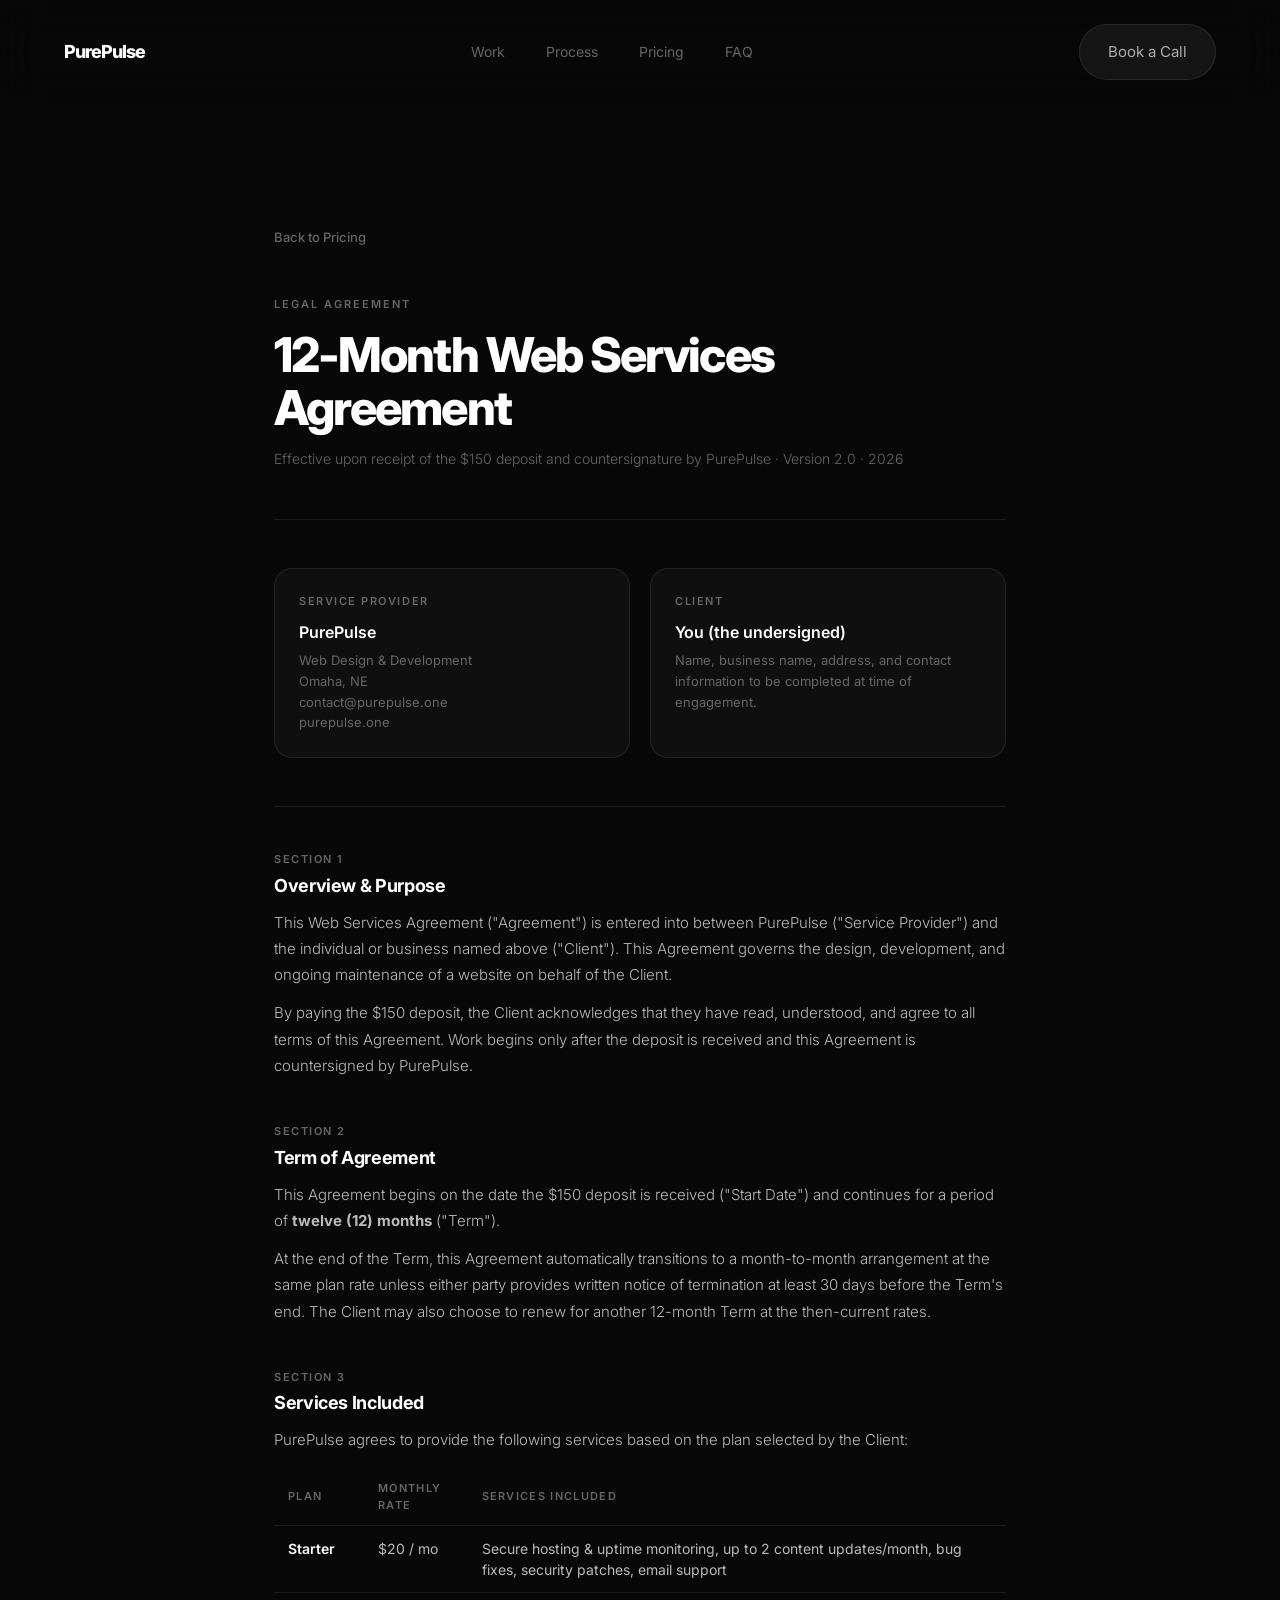
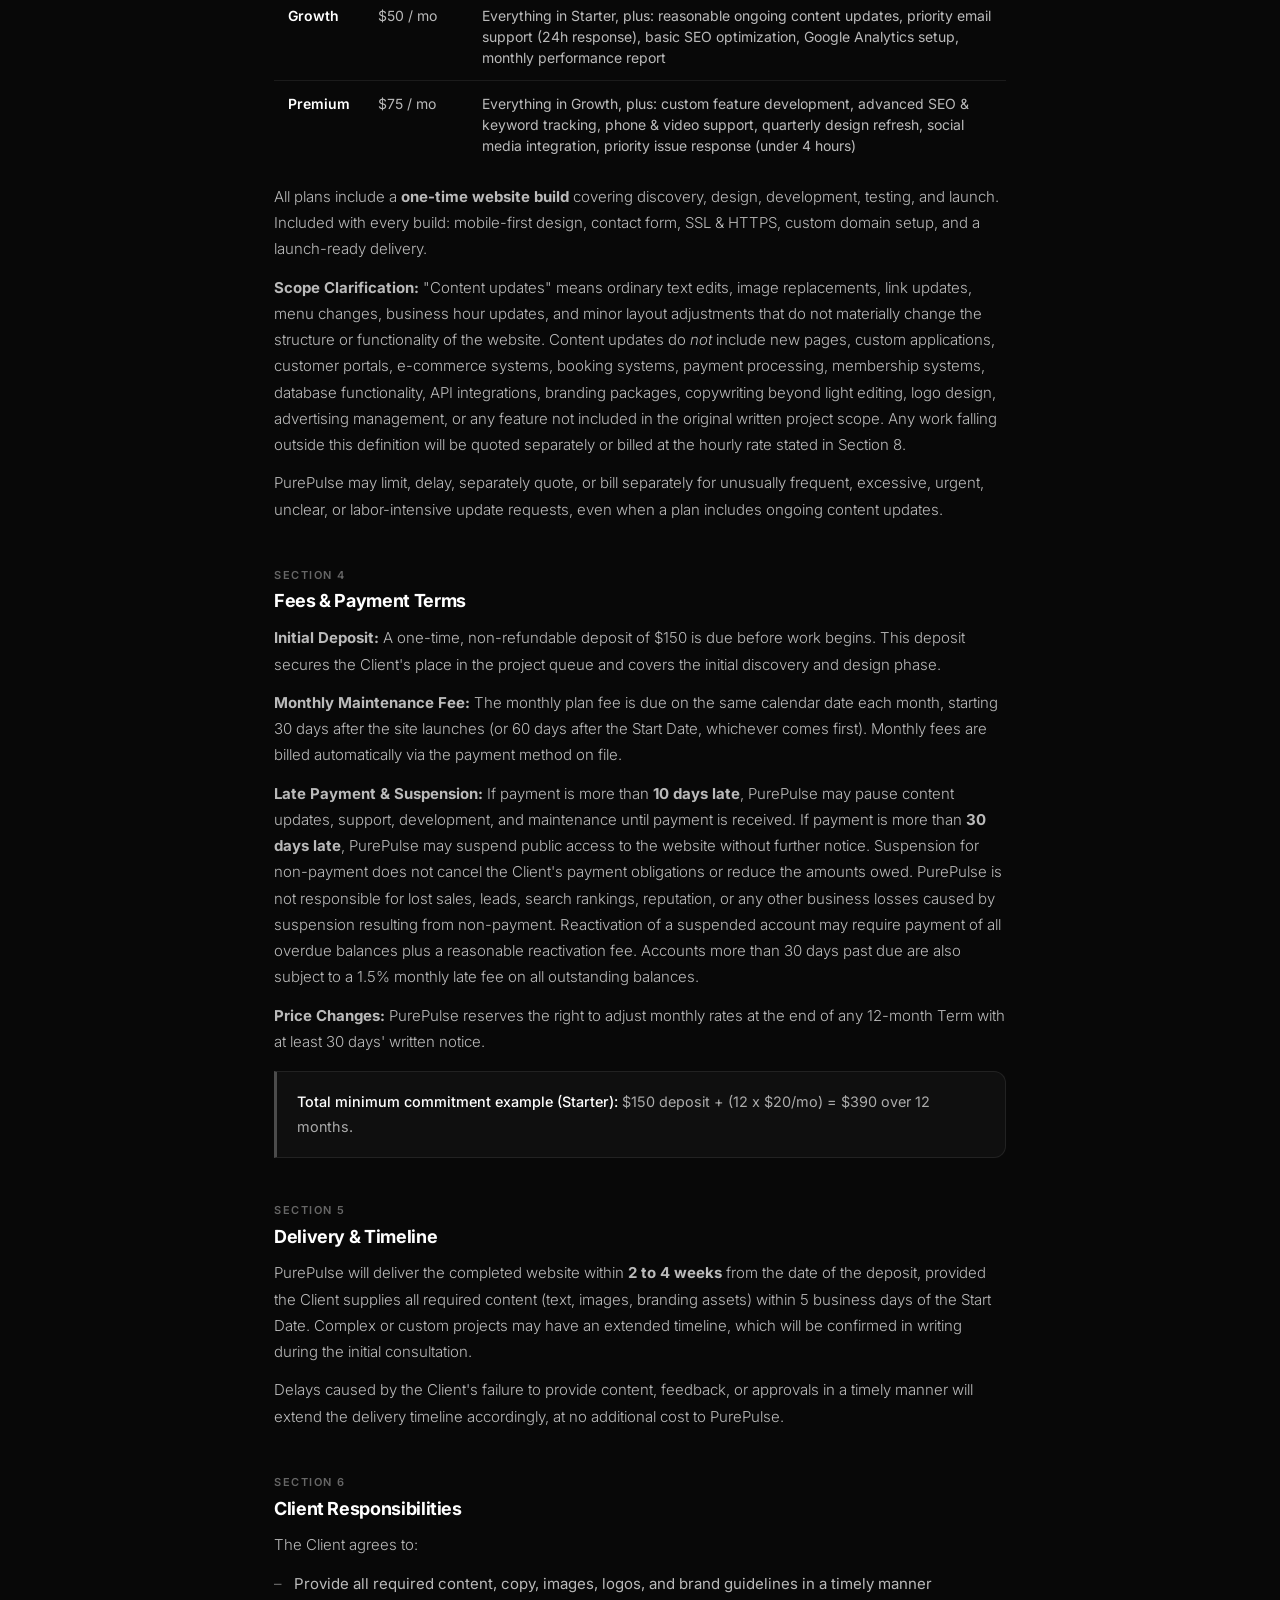
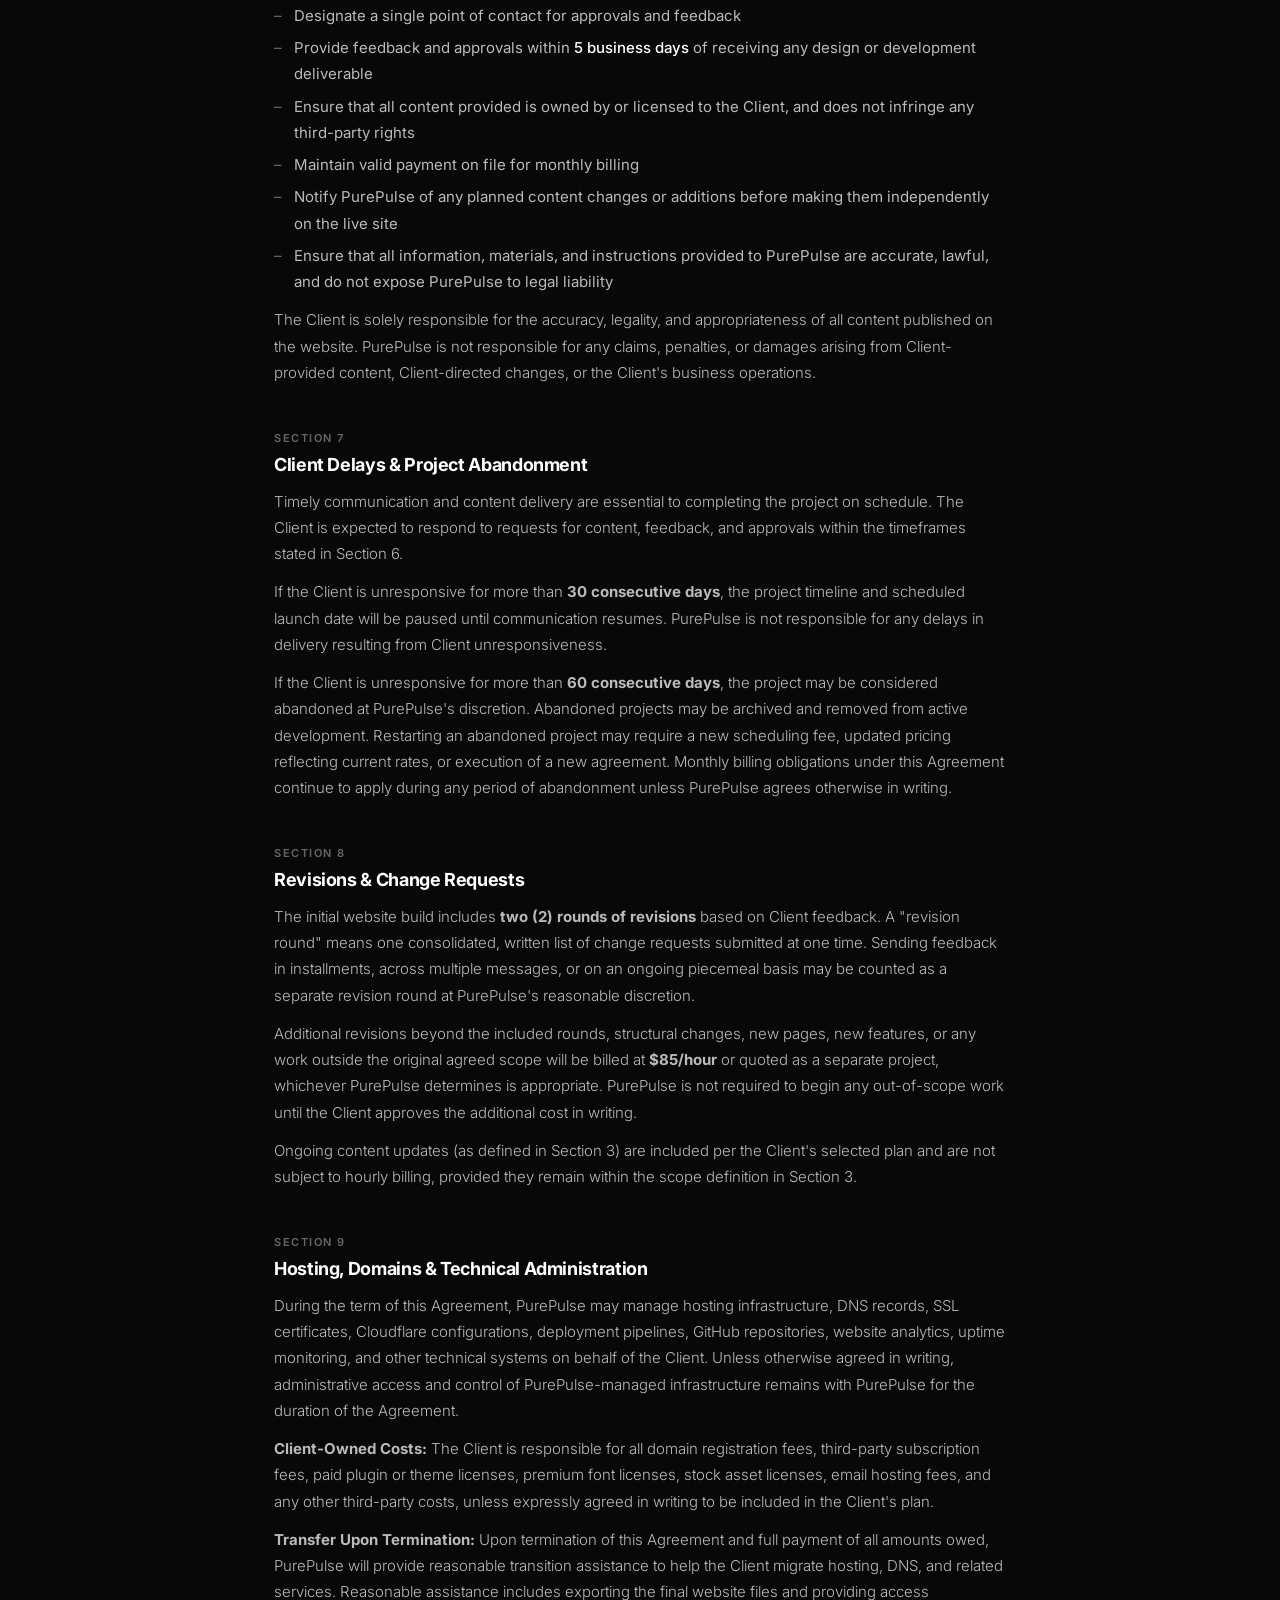
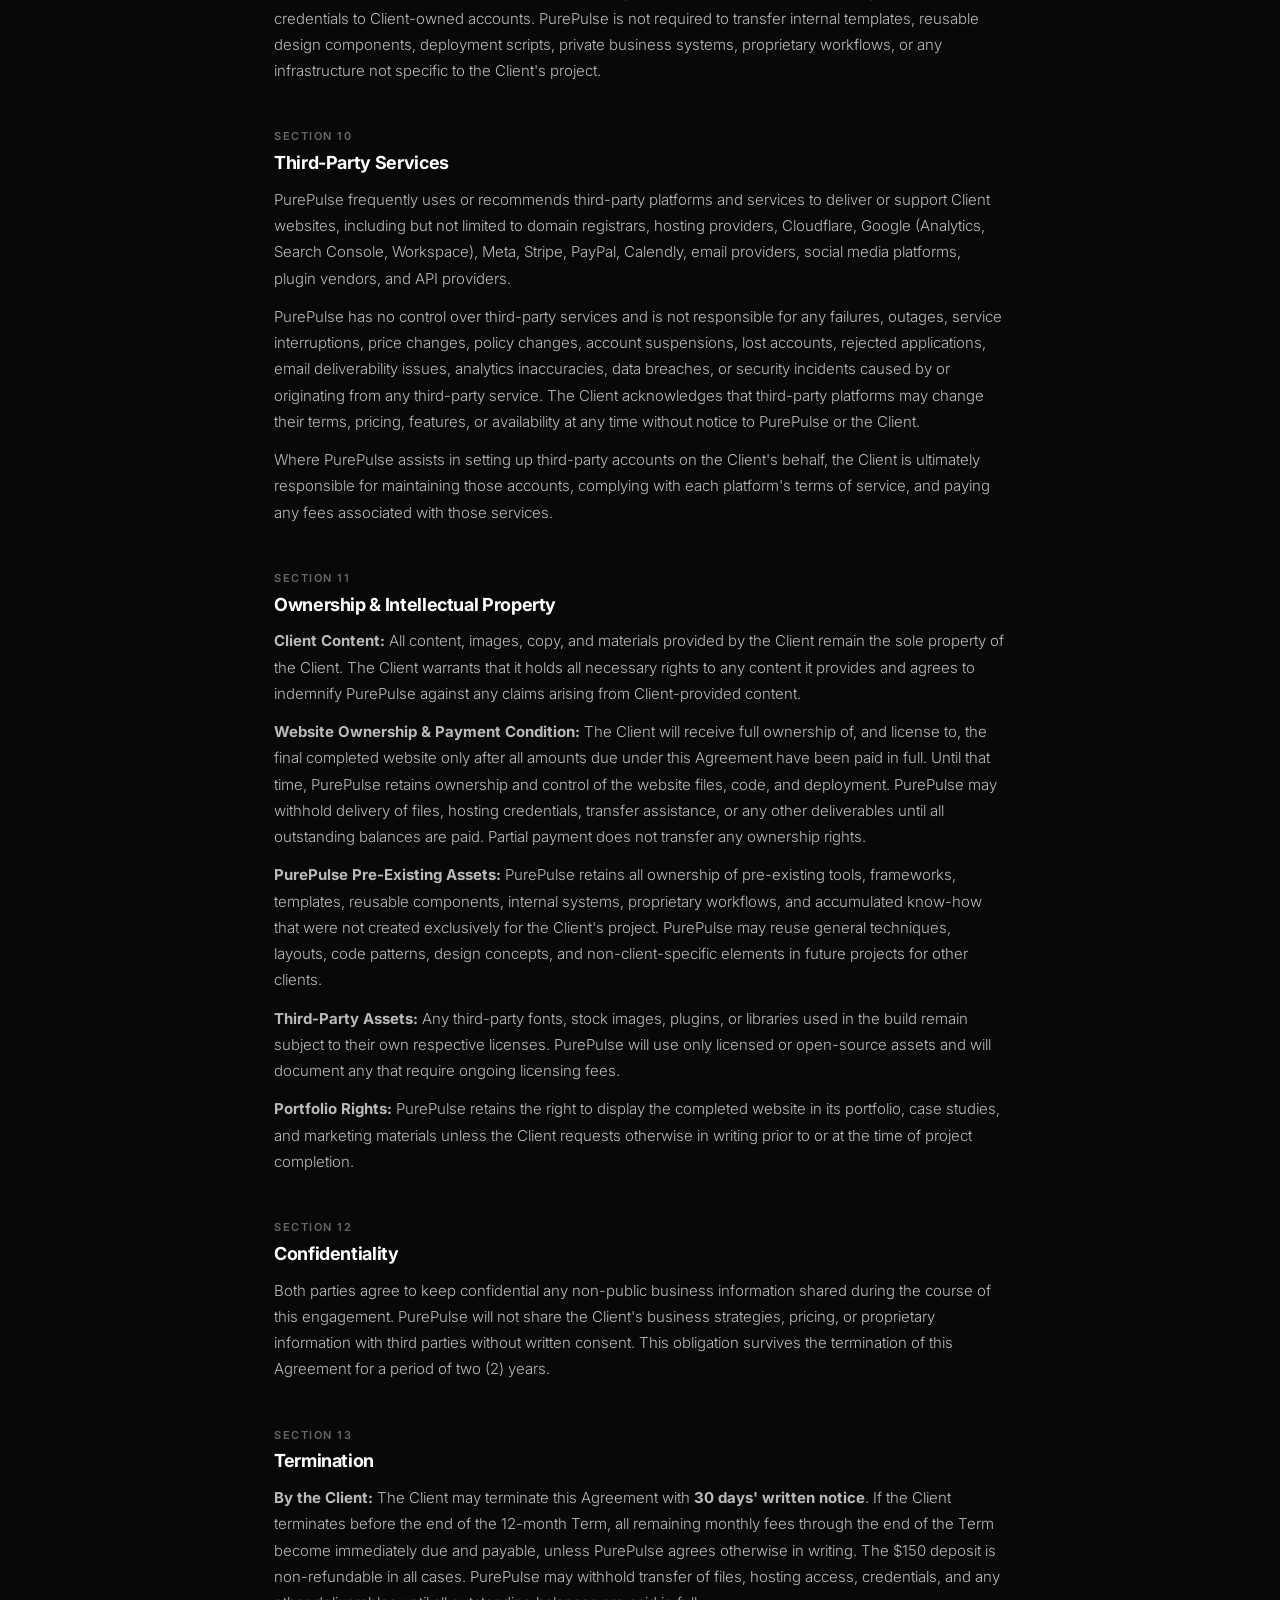
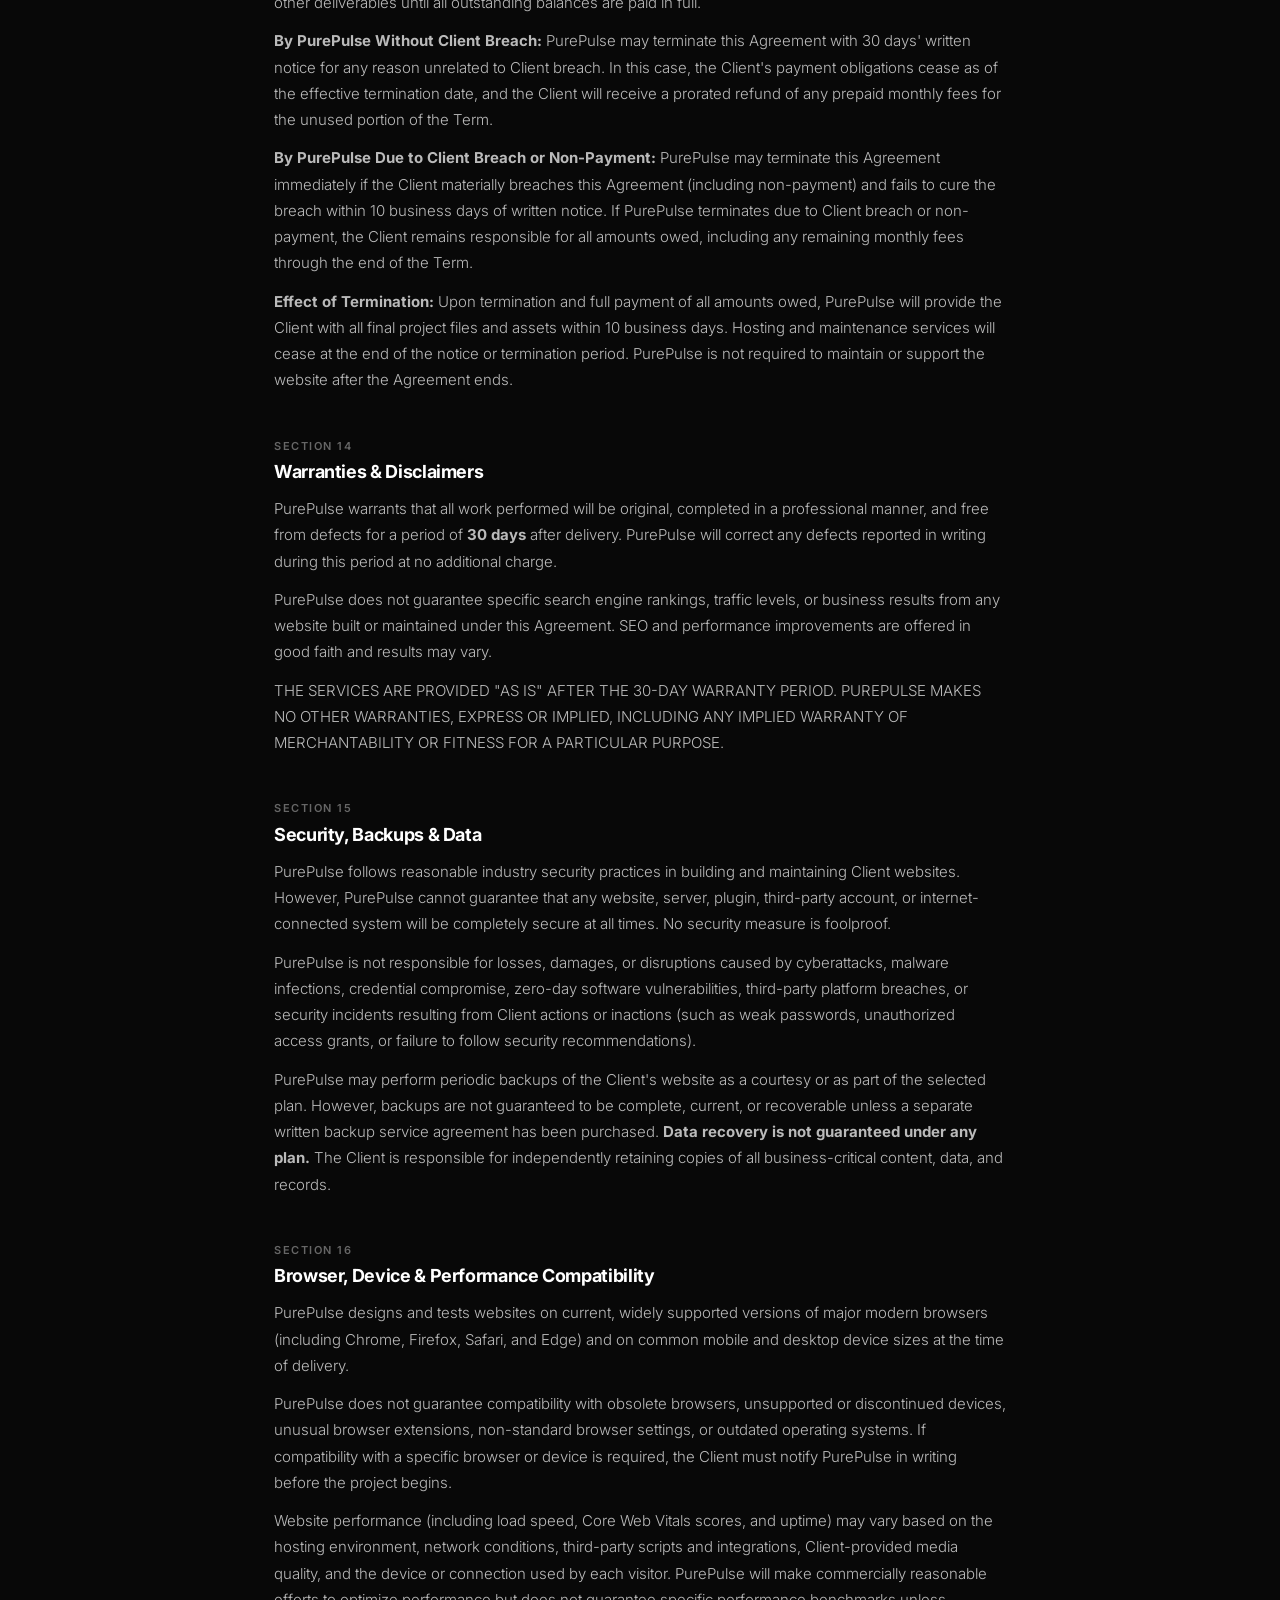
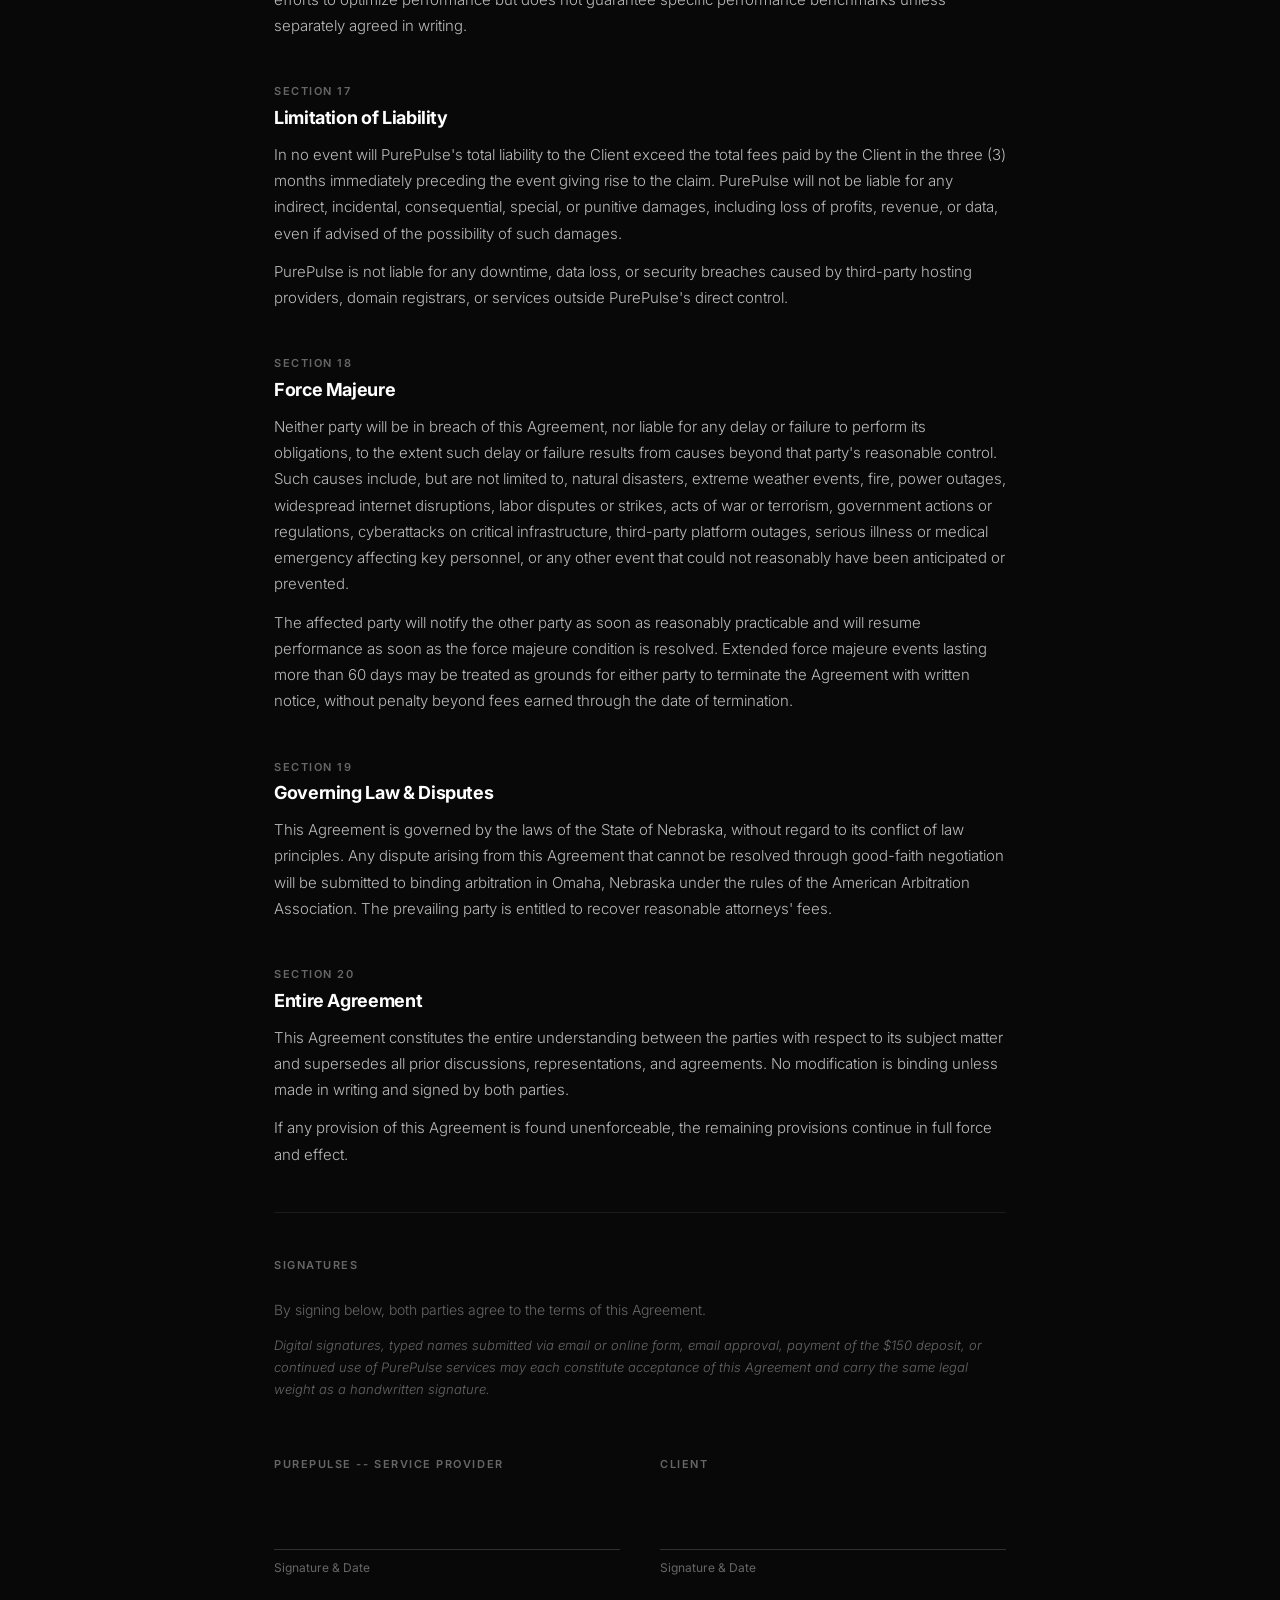
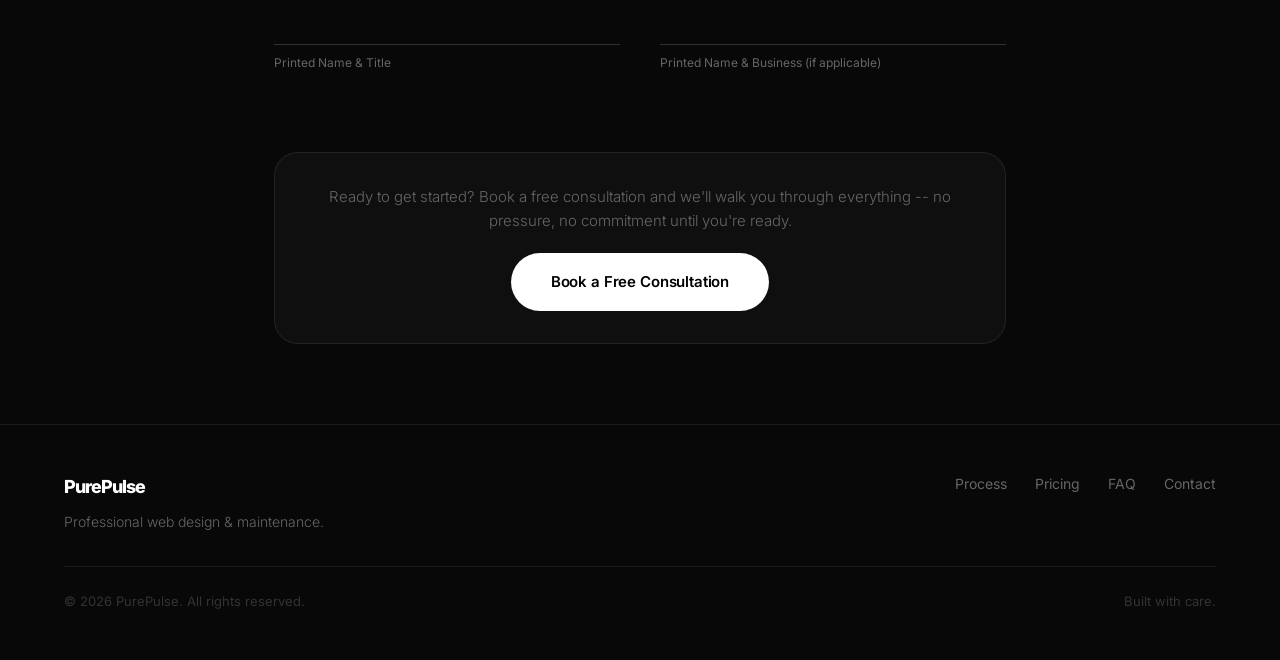
==== commit 3f8ee9dc: "Clean up agreement update terms" ====
--- a/contract.html
+++ b/contract.html
@@ -345,7 +345,7 @@
                     <tr>
                         <td>Growth</td>
                         <td>$50 / mo</td>
-                        <td>Everything in Starter, plus: unlimited content updates, priority email support (24h response), basic SEO optimization, Google Analytics setup, monthly performance report</td>
+                        <td>Everything in Starter, plus: reasonable ongoing content updates, priority email support (24h response), basic SEO optimization, Google Analytics setup, monthly performance report</td>
                     </tr>
                     <tr>
                         <td>Premium</td>
@@ -358,6 +358,8 @@
             <p style="margin-top: 16px;">All plans include a <strong>one-time website build</strong> covering discovery, design, development, testing, and launch. Included with every build: mobile-first design, contact form, SSL &amp; HTTPS, custom domain setup, and a launch-ready delivery.</p>
 
             <p><strong>Scope Clarification:</strong> "Content updates" means ordinary text edits, image replacements, link updates, menu changes, business hour updates, and minor layout adjustments that do not materially change the structure or functionality of the website. Content updates do <em>not</em> include new pages, custom applications, customer portals, e-commerce systems, booking systems, payment processing, membership systems, database functionality, API integrations, branding packages, copywriting beyond light editing, logo design, advertising management, or any feature not included in the original written project scope. Any work falling outside this definition will be quoted separately or billed at the hourly rate stated in Section 8.</p>
+
+            <p>PurePulse may limit, delay, separately quote, or bill separately for unusually frequent, excessive, urgent, unclear, or labor-intensive update requests, even when a plan includes ongoing content updates.</p>
         </div>
 
         <!-- Section 4 -->
@@ -370,7 +372,7 @@
             <p><strong>Price Changes:</strong> PurePulse reserves the right to adjust monthly rates at the end of any 12-month Term with at least 30 days' written notice.</p>
 
             <div class="contract-highlight">
-                <strong>Total minimum commitment example (Starter):</strong> $150 deposit + (12 x $20/mo) = $390 over 12 months. The deposit is not an additional charge -- it is applied as a credit toward the build cost.
+                <strong>Total minimum commitment example (Starter):</strong> $150 deposit + (12 x $20/mo) = $390 over 12 months.
             </div>
         </div>
 
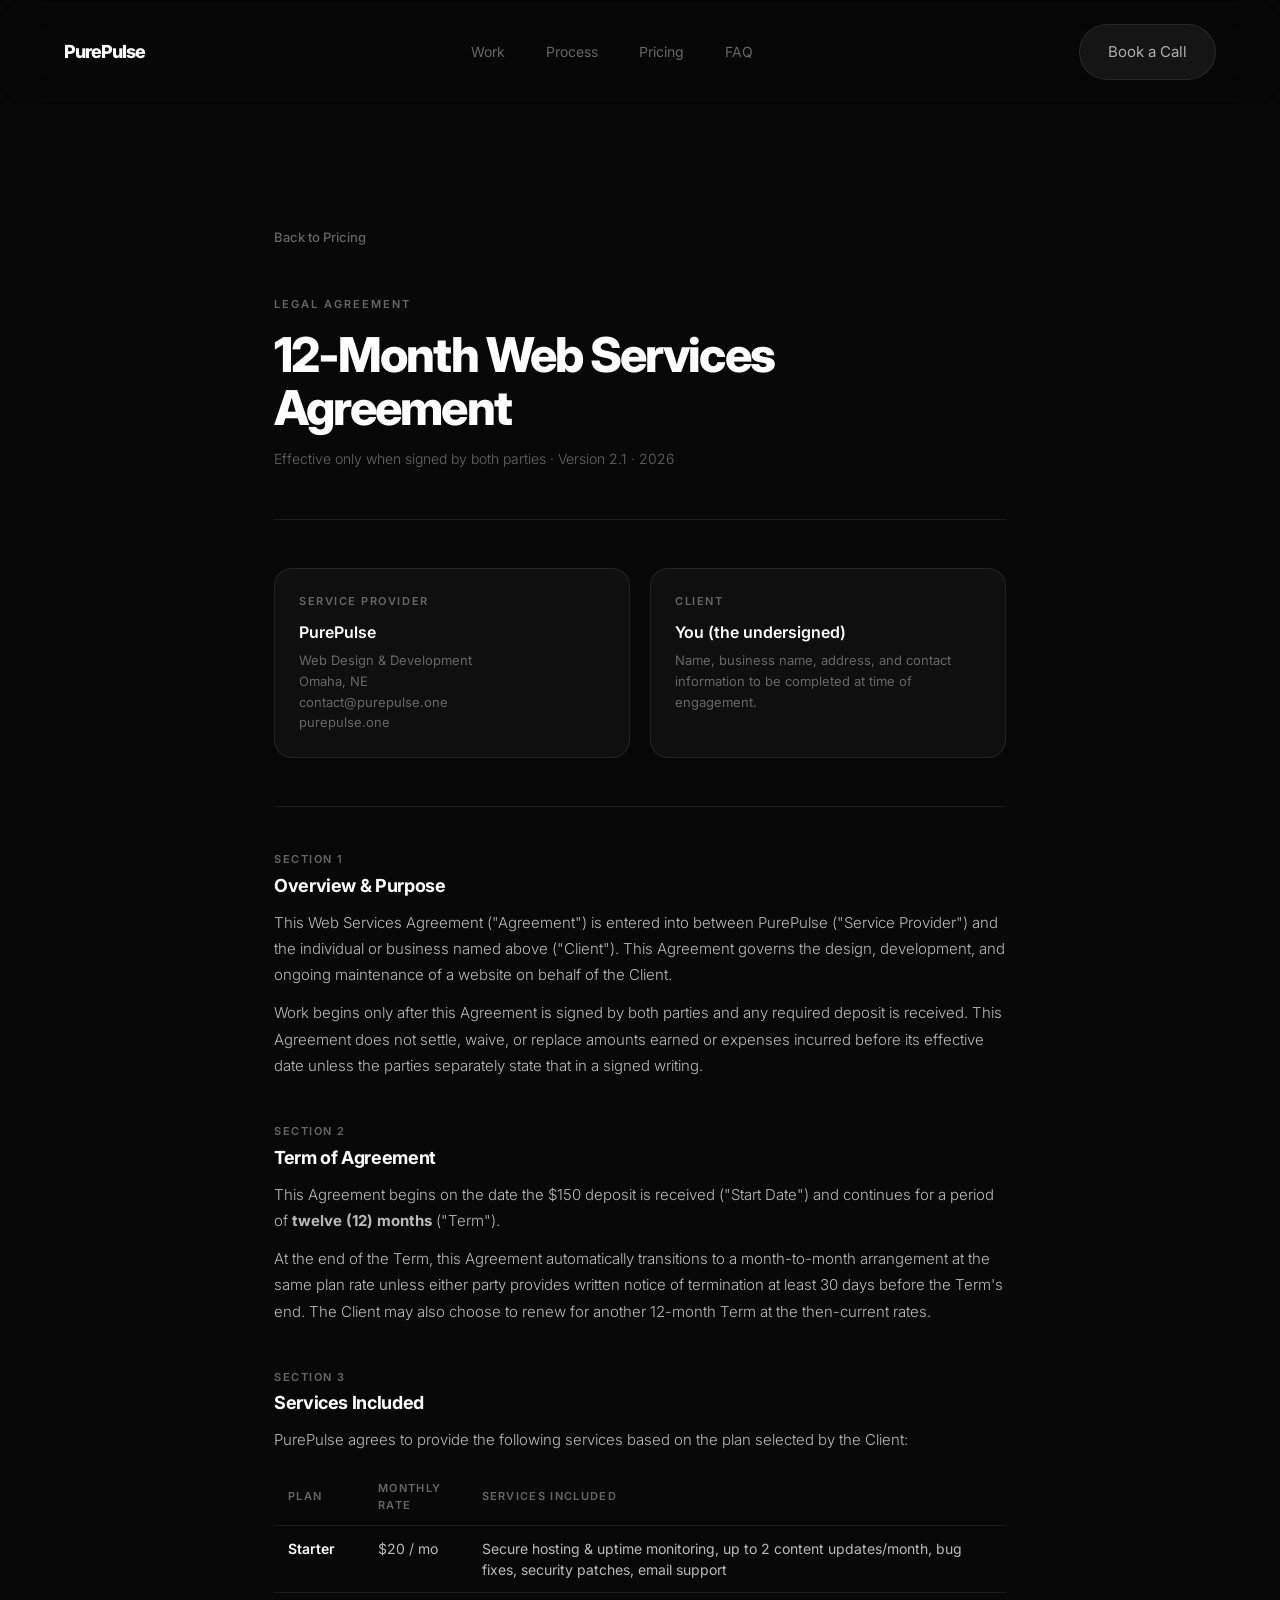
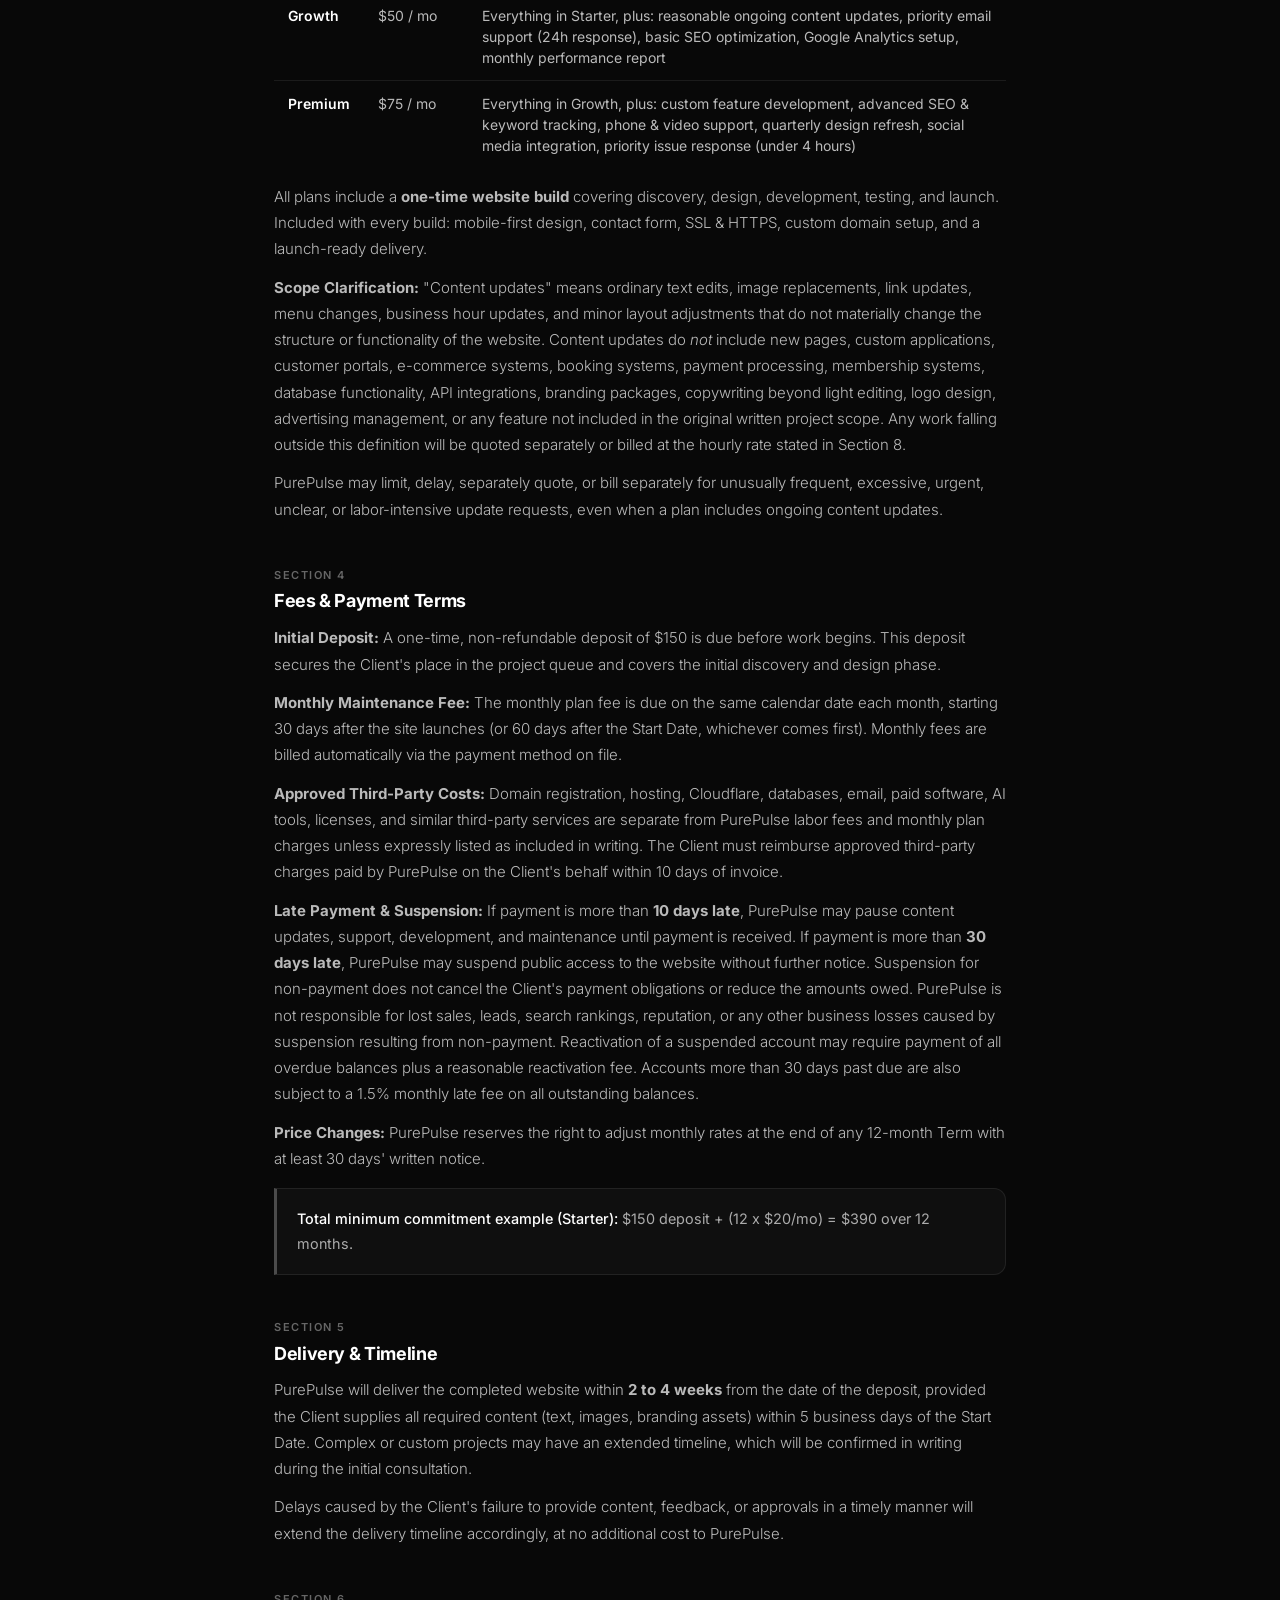
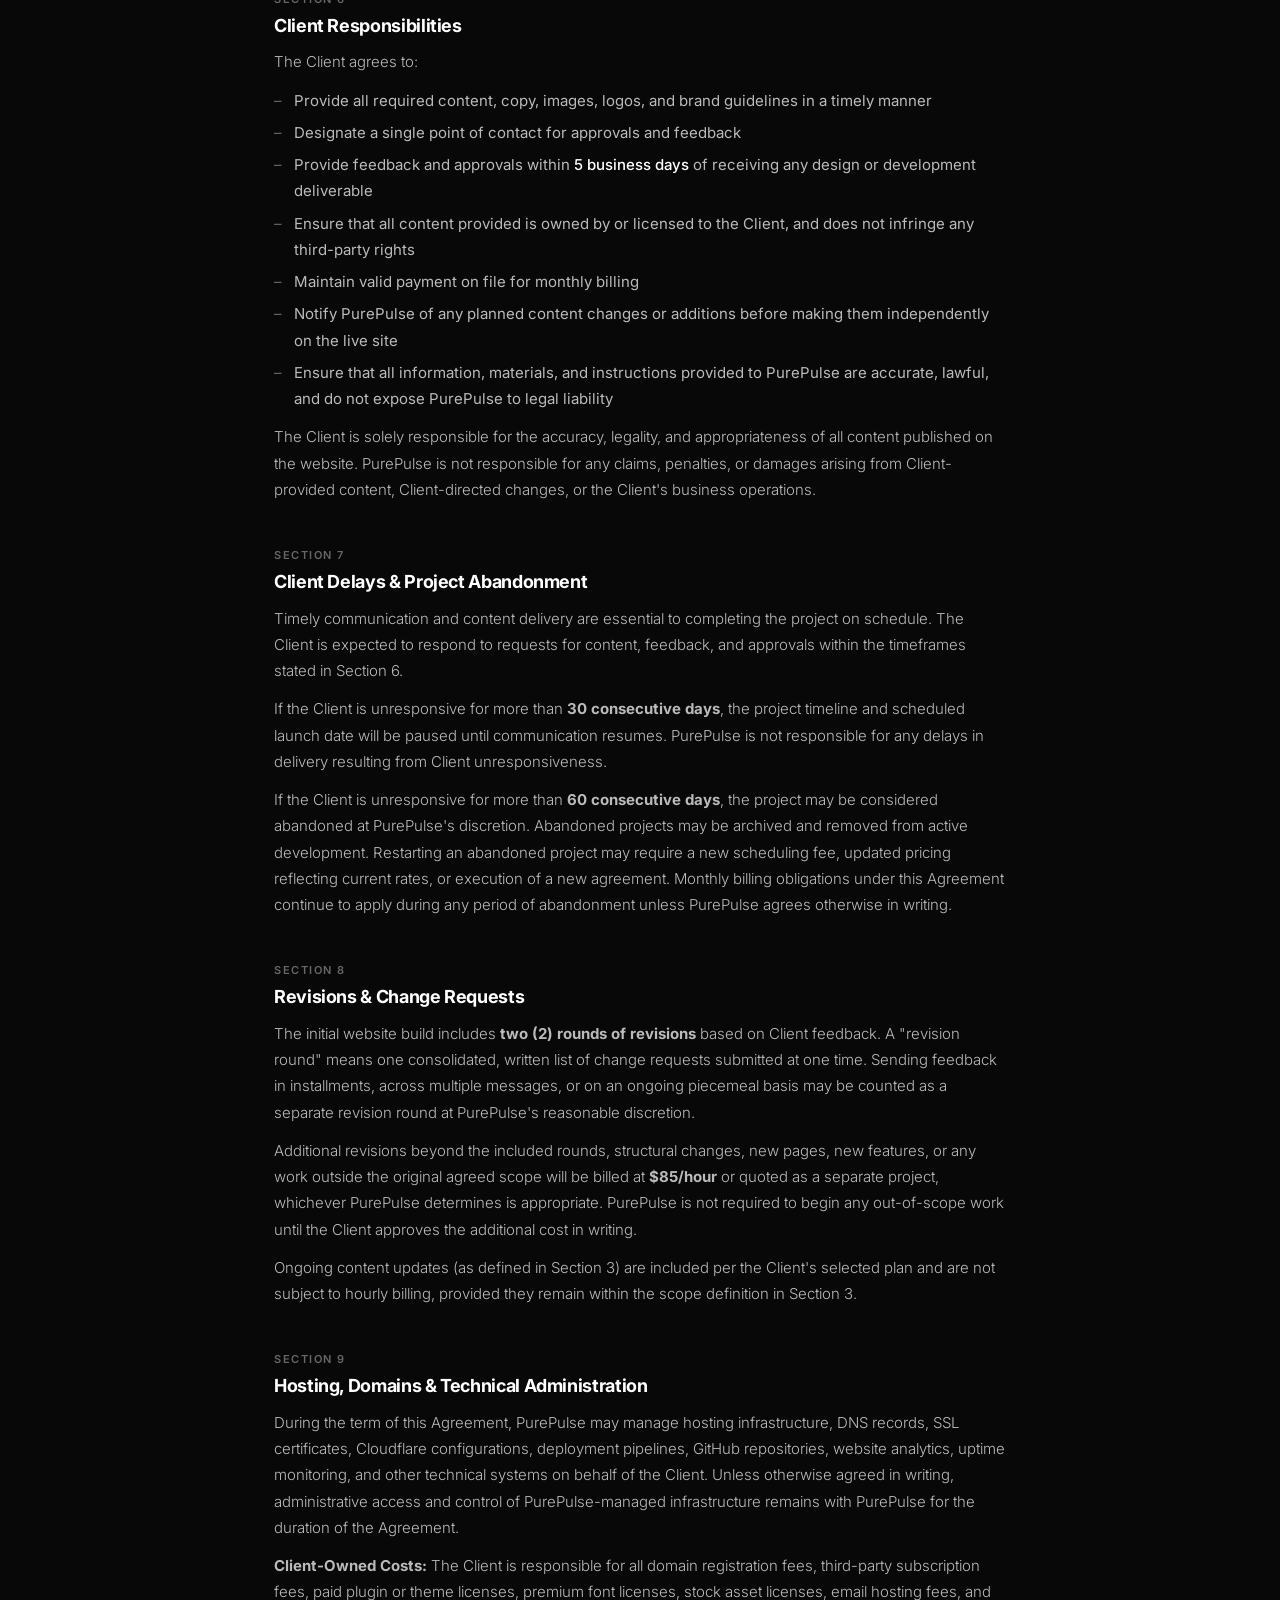
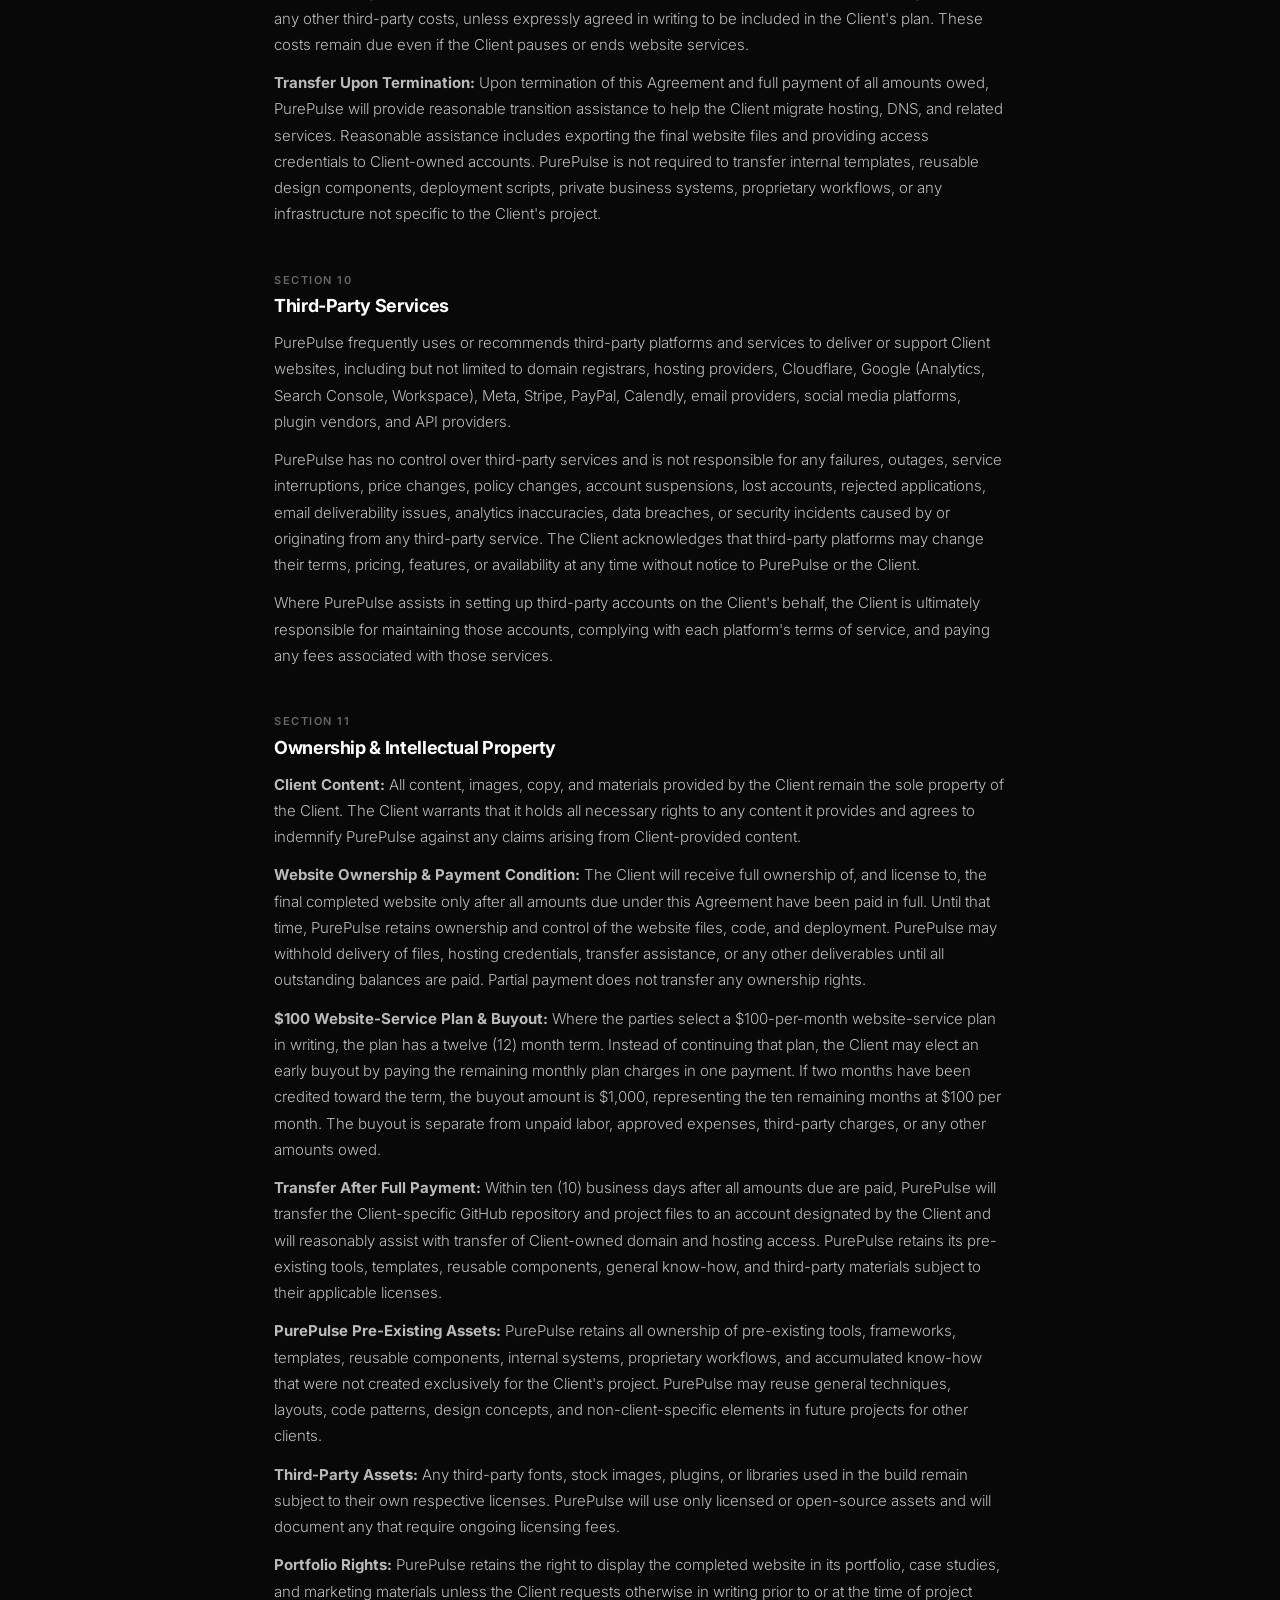
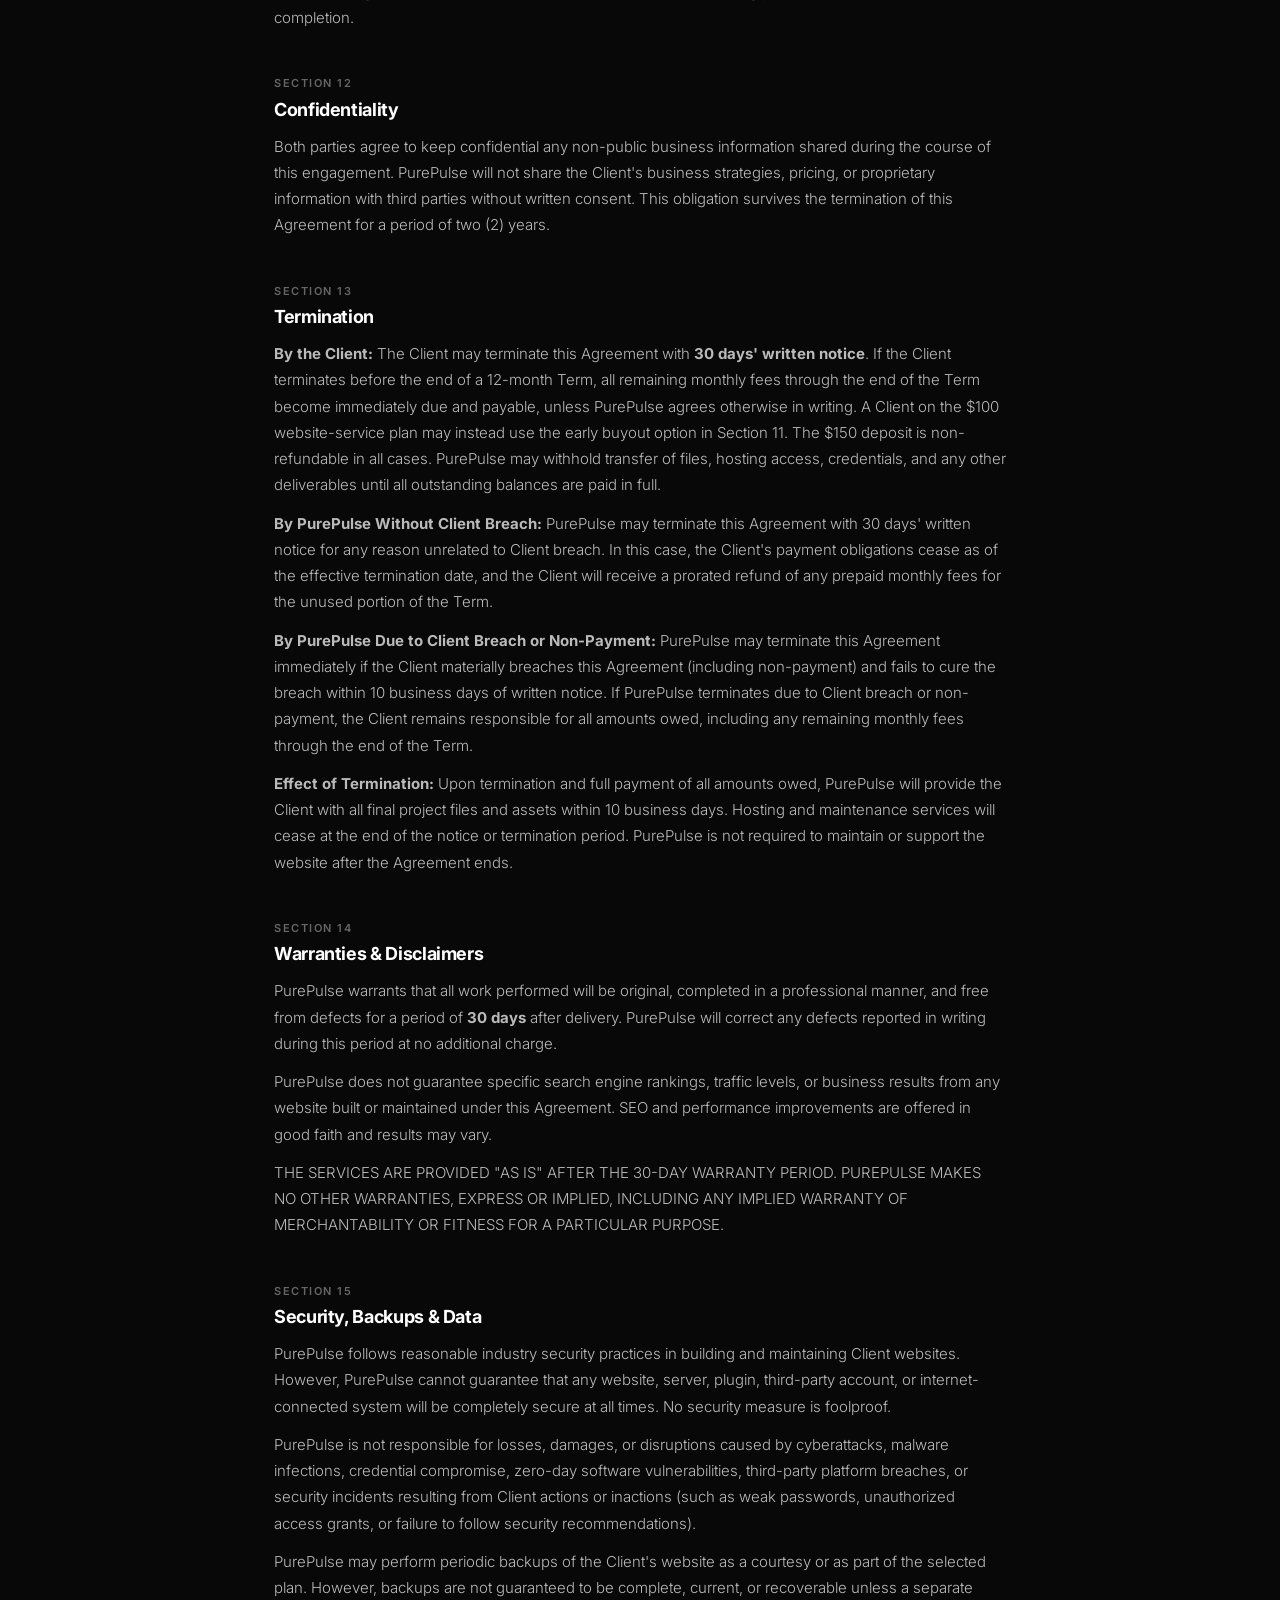
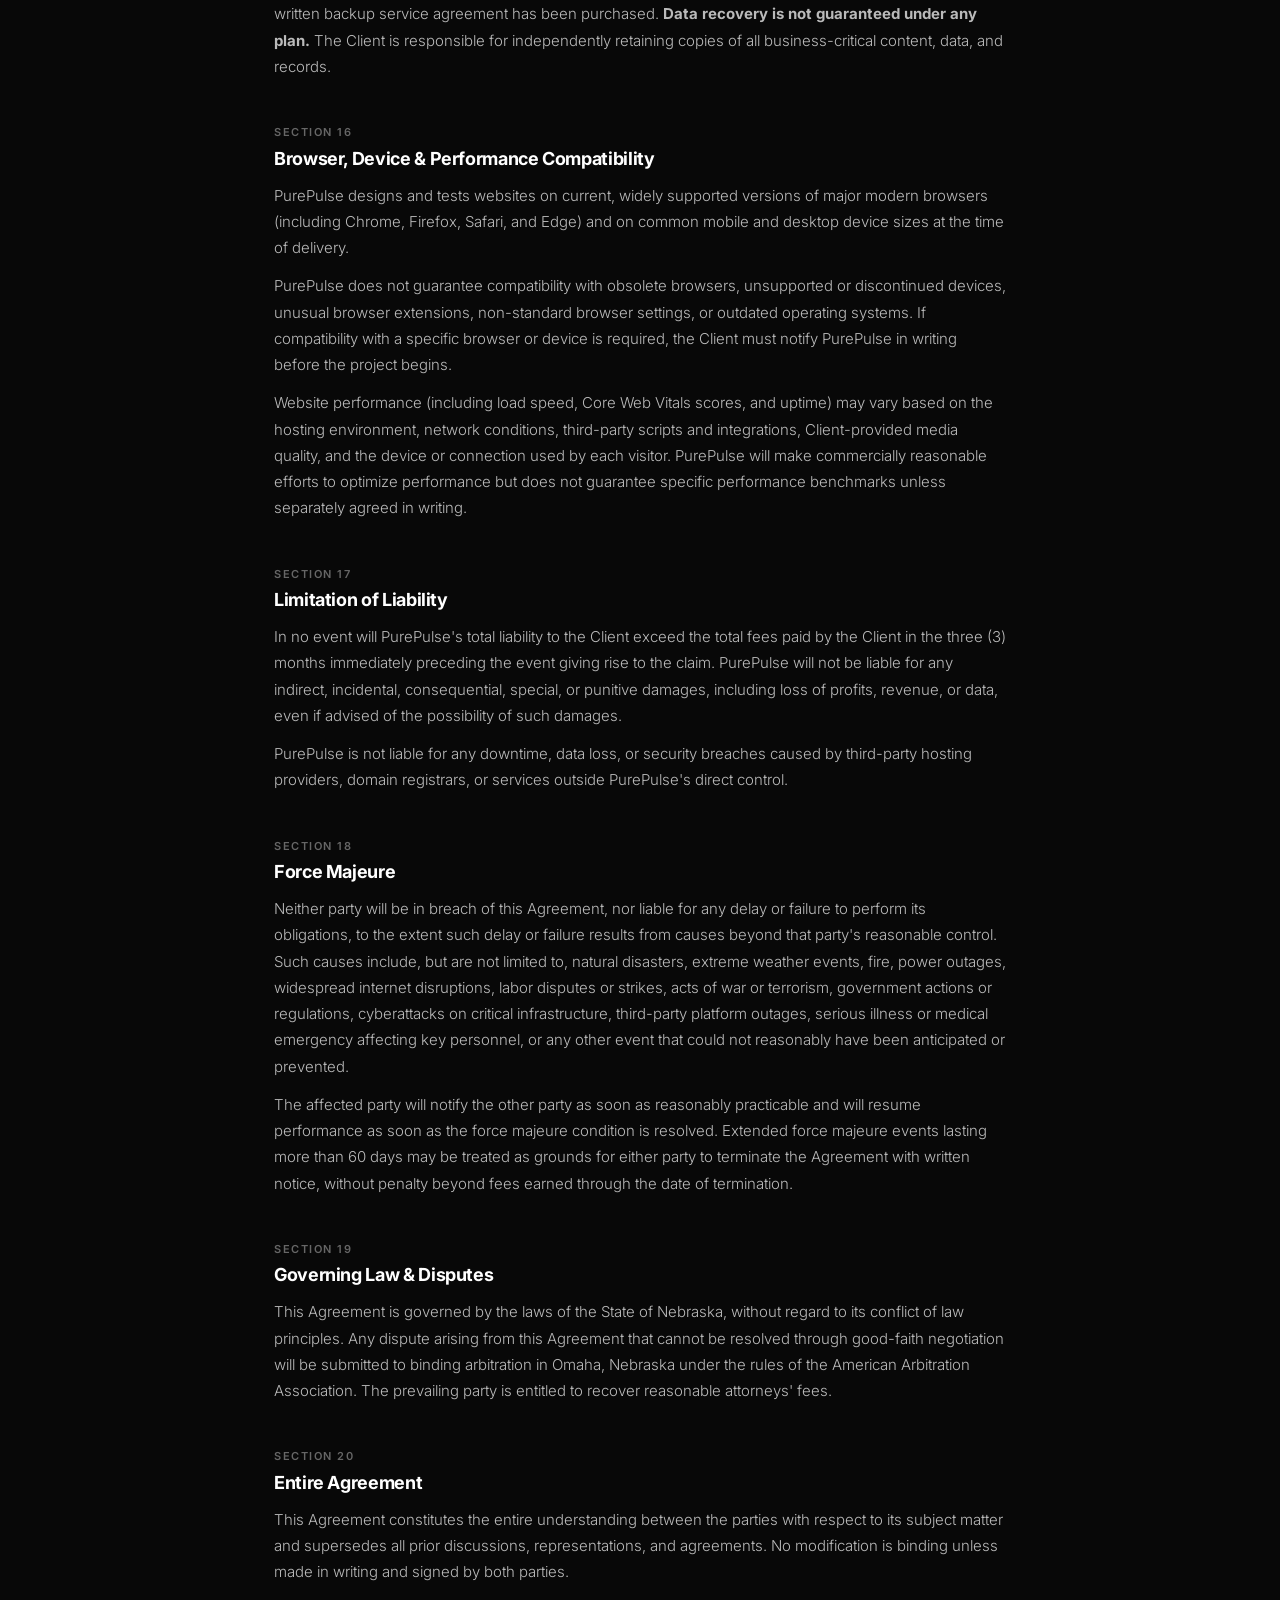
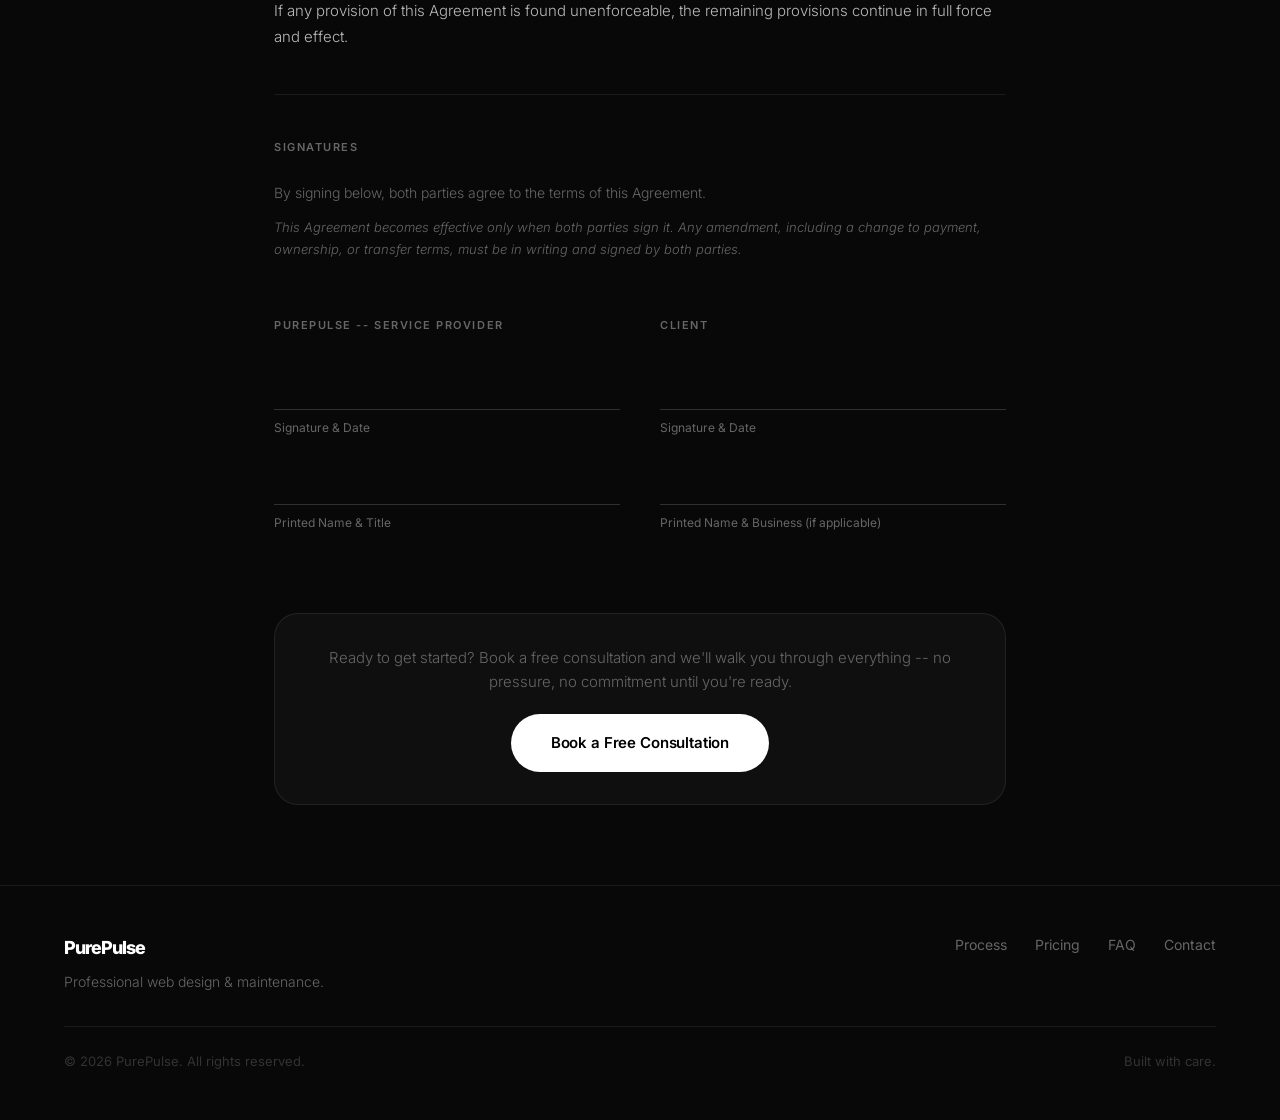
==== commit 61f8983a: "Update contract payment and ownership terms" ====
--- a/contract.html
+++ b/contract.html
@@ -281,7 +281,7 @@
 
         <div class="contract-eyebrow">Legal Agreement</div>
         <h1 class="contract-title">12-Month Web Services Agreement</h1>
-        <p class="contract-meta">Effective upon receipt of the $150 deposit and countersignature by PurePulse &middot; Version 2.0 &middot; 2026</p>
+        <p class="contract-meta">Effective only when signed by both parties &middot; Version 2.1 &middot; 2026</p>
 
         <!-- Parties -->
         <div class="contract-parties">
@@ -311,7 +311,7 @@
             <div class="contract-section-num">Section 1</div>
             <h2>Overview &amp; Purpose</h2>
             <p>This Web Services Agreement ("Agreement") is entered into between PurePulse ("Service Provider") and the individual or business named above ("Client"). This Agreement governs the design, development, and ongoing maintenance of a website on behalf of the Client.</p>
-            <p>By paying the $150 deposit, the Client acknowledges that they have read, understood, and agree to all terms of this Agreement. Work begins only after the deposit is received and this Agreement is countersigned by PurePulse.</p>
+            <p>Work begins only after this Agreement is signed by both parties and any required deposit is received. This Agreement does not settle, waive, or replace amounts earned or expenses incurred before its effective date unless the parties separately state that in a signed writing.</p>
         </div>
 
         <!-- Section 2 -->
@@ -368,6 +368,7 @@
             <h2>Fees &amp; Payment Terms</h2>
             <p><strong>Initial Deposit:</strong> A one-time, non-refundable deposit of $150 is due before work begins. This deposit secures the Client's place in the project queue and covers the initial discovery and design phase.</p>
             <p><strong>Monthly Maintenance Fee:</strong> The monthly plan fee is due on the same calendar date each month, starting 30 days after the site launches (or 60 days after the Start Date, whichever comes first). Monthly fees are billed automatically via the payment method on file.</p>
+            <p><strong>Approved Third-Party Costs:</strong> Domain registration, hosting, Cloudflare, databases, email, paid software, AI tools, licenses, and similar third-party services are separate from PurePulse labor fees and monthly plan charges unless expressly listed as included in writing. The Client must reimburse approved third-party charges paid by PurePulse on the Client's behalf within 10 days of invoice.</p>
             <p><strong>Late Payment &amp; Suspension:</strong> If payment is more than <strong>10 days late</strong>, PurePulse may pause content updates, support, development, and maintenance until payment is received. If payment is more than <strong>30 days late</strong>, PurePulse may suspend public access to the website without further notice. Suspension for non-payment does not cancel the Client's payment obligations or reduce the amounts owed. PurePulse is not responsible for lost sales, leads, search rankings, reputation, or any other business losses caused by suspension resulting from non-payment. Reactivation of a suspended account may require payment of all overdue balances plus a reasonable reactivation fee. Accounts more than 30 days past due are also subject to a 1.5% monthly late fee on all outstanding balances.</p>
             <p><strong>Price Changes:</strong> PurePulse reserves the right to adjust monthly rates at the end of any 12-month Term with at least 30 days' written notice.</p>
 
@@ -424,7 +425,7 @@
             <div class="contract-section-num">Section 9</div>
             <h2>Hosting, Domains &amp; Technical Administration</h2>
             <p>During the term of this Agreement, PurePulse may manage hosting infrastructure, DNS records, SSL certificates, Cloudflare configurations, deployment pipelines, GitHub repositories, website analytics, uptime monitoring, and other technical systems on behalf of the Client. Unless otherwise agreed in writing, administrative access and control of PurePulse-managed infrastructure remains with PurePulse for the duration of the Agreement.</p>
-            <p><strong>Client-Owned Costs:</strong> The Client is responsible for all domain registration fees, third-party subscription fees, paid plugin or theme licenses, premium font licenses, stock asset licenses, email hosting fees, and any other third-party costs, unless expressly agreed in writing to be included in the Client's plan.</p>
+            <p><strong>Client-Owned Costs:</strong> The Client is responsible for all domain registration fees, third-party subscription fees, paid plugin or theme licenses, premium font licenses, stock asset licenses, email hosting fees, and any other third-party costs, unless expressly agreed in writing to be included in the Client's plan. These costs remain due even if the Client pauses or ends website services.</p>
             <p><strong>Transfer Upon Termination:</strong> Upon termination of this Agreement and full payment of all amounts owed, PurePulse will provide reasonable transition assistance to help the Client migrate hosting, DNS, and related services. Reasonable assistance includes exporting the final website files and providing access credentials to Client-owned accounts. PurePulse is not required to transfer internal templates, reusable design components, deployment scripts, private business systems, proprietary workflows, or any infrastructure not specific to the Client's project.</p>
         </div>
 
@@ -443,6 +444,8 @@
             <h2>Ownership &amp; Intellectual Property</h2>
             <p><strong>Client Content:</strong> All content, images, copy, and materials provided by the Client remain the sole property of the Client. The Client warrants that it holds all necessary rights to any content it provides and agrees to indemnify PurePulse against any claims arising from Client-provided content.</p>
             <p><strong>Website Ownership &amp; Payment Condition:</strong> The Client will receive full ownership of, and license to, the final completed website only after all amounts due under this Agreement have been paid in full. Until that time, PurePulse retains ownership and control of the website files, code, and deployment. PurePulse may withhold delivery of files, hosting credentials, transfer assistance, or any other deliverables until all outstanding balances are paid. Partial payment does not transfer any ownership rights.</p>
+            <p><strong>$100 Website-Service Plan &amp; Buyout:</strong> Where the parties select a $100-per-month website-service plan in writing, the plan has a twelve (12) month term. Instead of continuing that plan, the Client may elect an early buyout by paying the remaining monthly plan charges in one payment. If two months have been credited toward the term, the buyout amount is $1,000, representing the ten remaining months at $100 per month. The buyout is separate from unpaid labor, approved expenses, third-party charges, or any other amounts owed.</p>
+            <p><strong>Transfer After Full Payment:</strong> Within ten (10) business days after all amounts due are paid, PurePulse will transfer the Client-specific GitHub repository and project files to an account designated by the Client and will reasonably assist with transfer of Client-owned domain and hosting access. PurePulse retains its pre-existing tools, templates, reusable components, general know-how, and third-party materials subject to their applicable licenses.</p>
             <p><strong>PurePulse Pre-Existing Assets:</strong> PurePulse retains all ownership of pre-existing tools, frameworks, templates, reusable components, internal systems, proprietary workflows, and accumulated know-how that were not created exclusively for the Client's project. PurePulse may reuse general techniques, layouts, code patterns, design concepts, and non-client-specific elements in future projects for other clients.</p>
             <p><strong>Third-Party Assets:</strong> Any third-party fonts, stock images, plugins, or libraries used in the build remain subject to their own respective licenses. PurePulse will use only licensed or open-source assets and will document any that require ongoing licensing fees.</p>
             <p><strong>Portfolio Rights:</strong> PurePulse retains the right to display the completed website in its portfolio, case studies, and marketing materials unless the Client requests otherwise in writing prior to or at the time of project completion.</p>
@@ -459,7 +462,7 @@
         <div class="contract-section">
             <div class="contract-section-num">Section 13</div>
             <h2>Termination</h2>
-            <p><strong>By the Client:</strong> The Client may terminate this Agreement with <strong>30 days' written notice</strong>. If the Client terminates before the end of the 12-month Term, all remaining monthly fees through the end of the Term become immediately due and payable, unless PurePulse agrees otherwise in writing. The $150 deposit is non-refundable in all cases. PurePulse may withhold transfer of files, hosting access, credentials, and any other deliverables until all outstanding balances are paid in full.</p>
+            <p><strong>By the Client:</strong> The Client may terminate this Agreement with <strong>30 days' written notice</strong>. If the Client terminates before the end of a 12-month Term, all remaining monthly fees through the end of the Term become immediately due and payable, unless PurePulse agrees otherwise in writing. A Client on the $100 website-service plan may instead use the early buyout option in Section 11. The $150 deposit is non-refundable in all cases. PurePulse may withhold transfer of files, hosting access, credentials, and any other deliverables until all outstanding balances are paid in full.</p>
             <p><strong>By PurePulse Without Client Breach:</strong> PurePulse may terminate this Agreement with 30 days' written notice for any reason unrelated to Client breach. In this case, the Client's payment obligations cease as of the effective termination date, and the Client will receive a prorated refund of any prepaid monthly fees for the unused portion of the Term.</p>
             <p><strong>By PurePulse Due to Client Breach or Non-Payment:</strong> PurePulse may terminate this Agreement immediately if the Client materially breaches this Agreement (including non-payment) and fails to cure the breach within 10 business days of written notice. If PurePulse terminates due to Client breach or non-payment, the Client remains responsible for all amounts owed, including any remaining monthly fees through the end of the Term.</p>
             <p><strong>Effect of Termination:</strong> Upon termination and full payment of all amounts owed, PurePulse will provide the Client with all final project files and assets within 10 business days. Hosting and maintenance services will cease at the end of the notice or termination period. PurePulse is not required to maintain or support the website after the Agreement ends.</p>
@@ -529,7 +532,7 @@
         <div>
             <div class="contract-section-num" style="margin-bottom: 24px;">Signatures</div>
             <p style="font-size: 0.875rem; color: var(--text-muted); margin-bottom: 12px; line-height: 1.7;">By signing below, both parties agree to the terms of this Agreement.</p>
-            <p style="font-size: 0.8125rem; color: var(--text-muted); margin-bottom: 32px; line-height: 1.7;"><em>Digital signatures, typed names submitted via email or online form, email approval, payment of the $150 deposit, or continued use of PurePulse services may each constitute acceptance of this Agreement and carry the same legal weight as a handwritten signature.</em></p>
+            <p style="font-size: 0.8125rem; color: var(--text-muted); margin-bottom: 32px; line-height: 1.7;"><em>This Agreement becomes effective only when both parties sign it. Any amendment, including a change to payment, ownership, or transfer terms, must be in writing and signed by both parties.</em></p>
 
             <div class="sig-block">
                 <div class="sig-party">
--- a/style.css
+++ b/style.css
@@ -368,6 +368,67 @@
     z-index: 0;
 }
 
+/* Sister sites. Deliberately the same pill as .hero-tag directly below it --
+   same border, radius, type scale and letter-spacing -- so the three read as
+   one element belonging to the hero rather than a banner bolted on top. */
+.hero-sisters {
+    position: relative;
+    z-index: 1;
+    display: inline-flex;
+    align-items: center;
+    justify-content: center;
+    flex-wrap: wrap;
+    gap: 2px 14px;
+    max-width: 100%;
+    font-size: 0.6875rem;
+    font-weight: 600;
+    letter-spacing: 0.18em;
+    text-transform: uppercase;
+    border: 1px solid var(--border);
+    padding: 7px 18px;
+    border-radius: var(--radius-full);
+    margin-bottom: 1.75rem;
+}
+
+.hero-sisters a {
+    color: var(--text-muted);
+    text-decoration: none;
+    transition: color 0.2s ease;
+}
+
+.hero-sisters a:hover,
+.hero-sisters a:focus-visible {
+    color: var(--text);
+}
+
+/* Hairline between entries, drawn in the container's own border colour. */
+.hero-sisters a + a::before {
+    content: '';
+    display: inline-block;
+    width: 1px;
+    height: 10px;
+    margin-right: 14px;
+    vertical-align: -1px;
+    background: var(--border-strong);
+}
+
+@media (max-width: 560px) {
+    .hero-sisters {
+        gap: 2px 10px;
+        letter-spacing: 0.12em;
+        padding: 7px 14px;
+    }
+    .hero-sisters a + a::before {
+        margin-right: 10px;
+    }
+}
+
+@media (prefers-reduced-motion: reduce) {
+    .hero-sisters a {
+        transition: none;
+    }
+}
+
 .hero-tag {
     display: inline-flex;
     align-items: center;
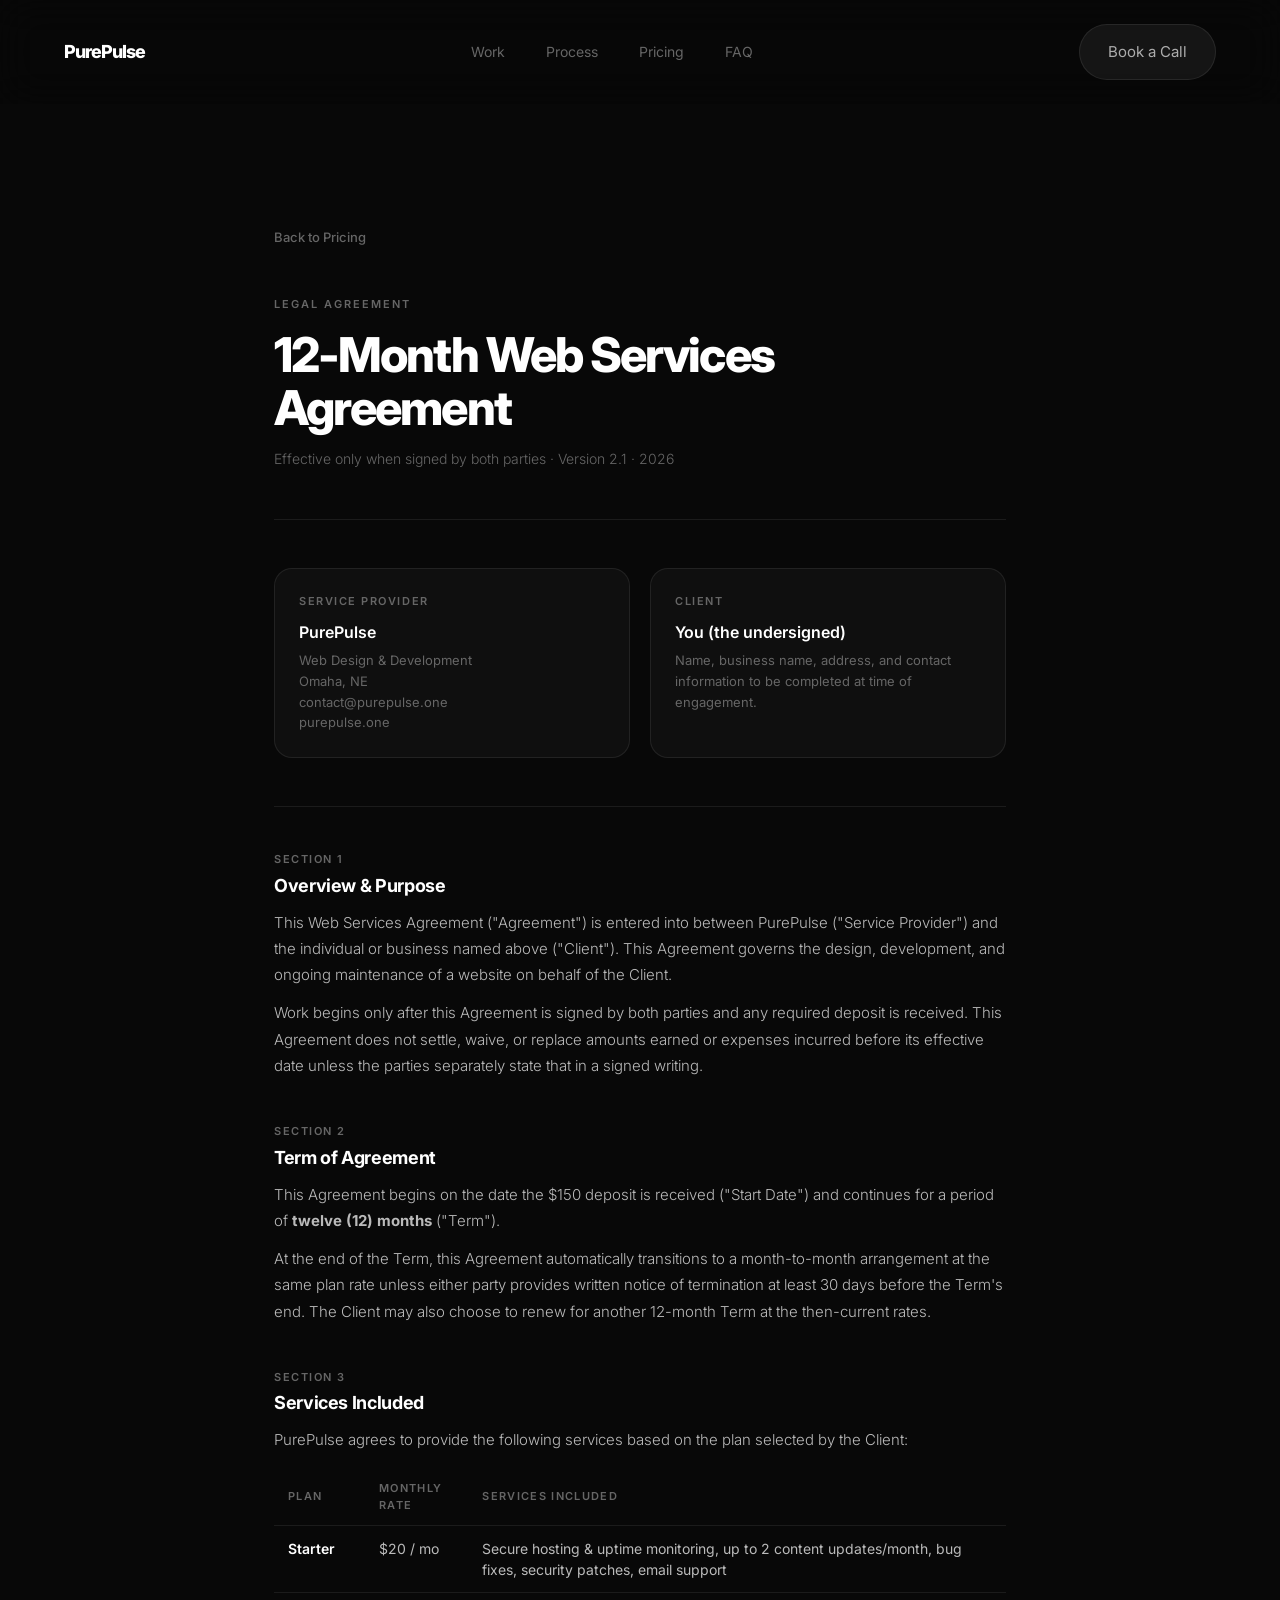
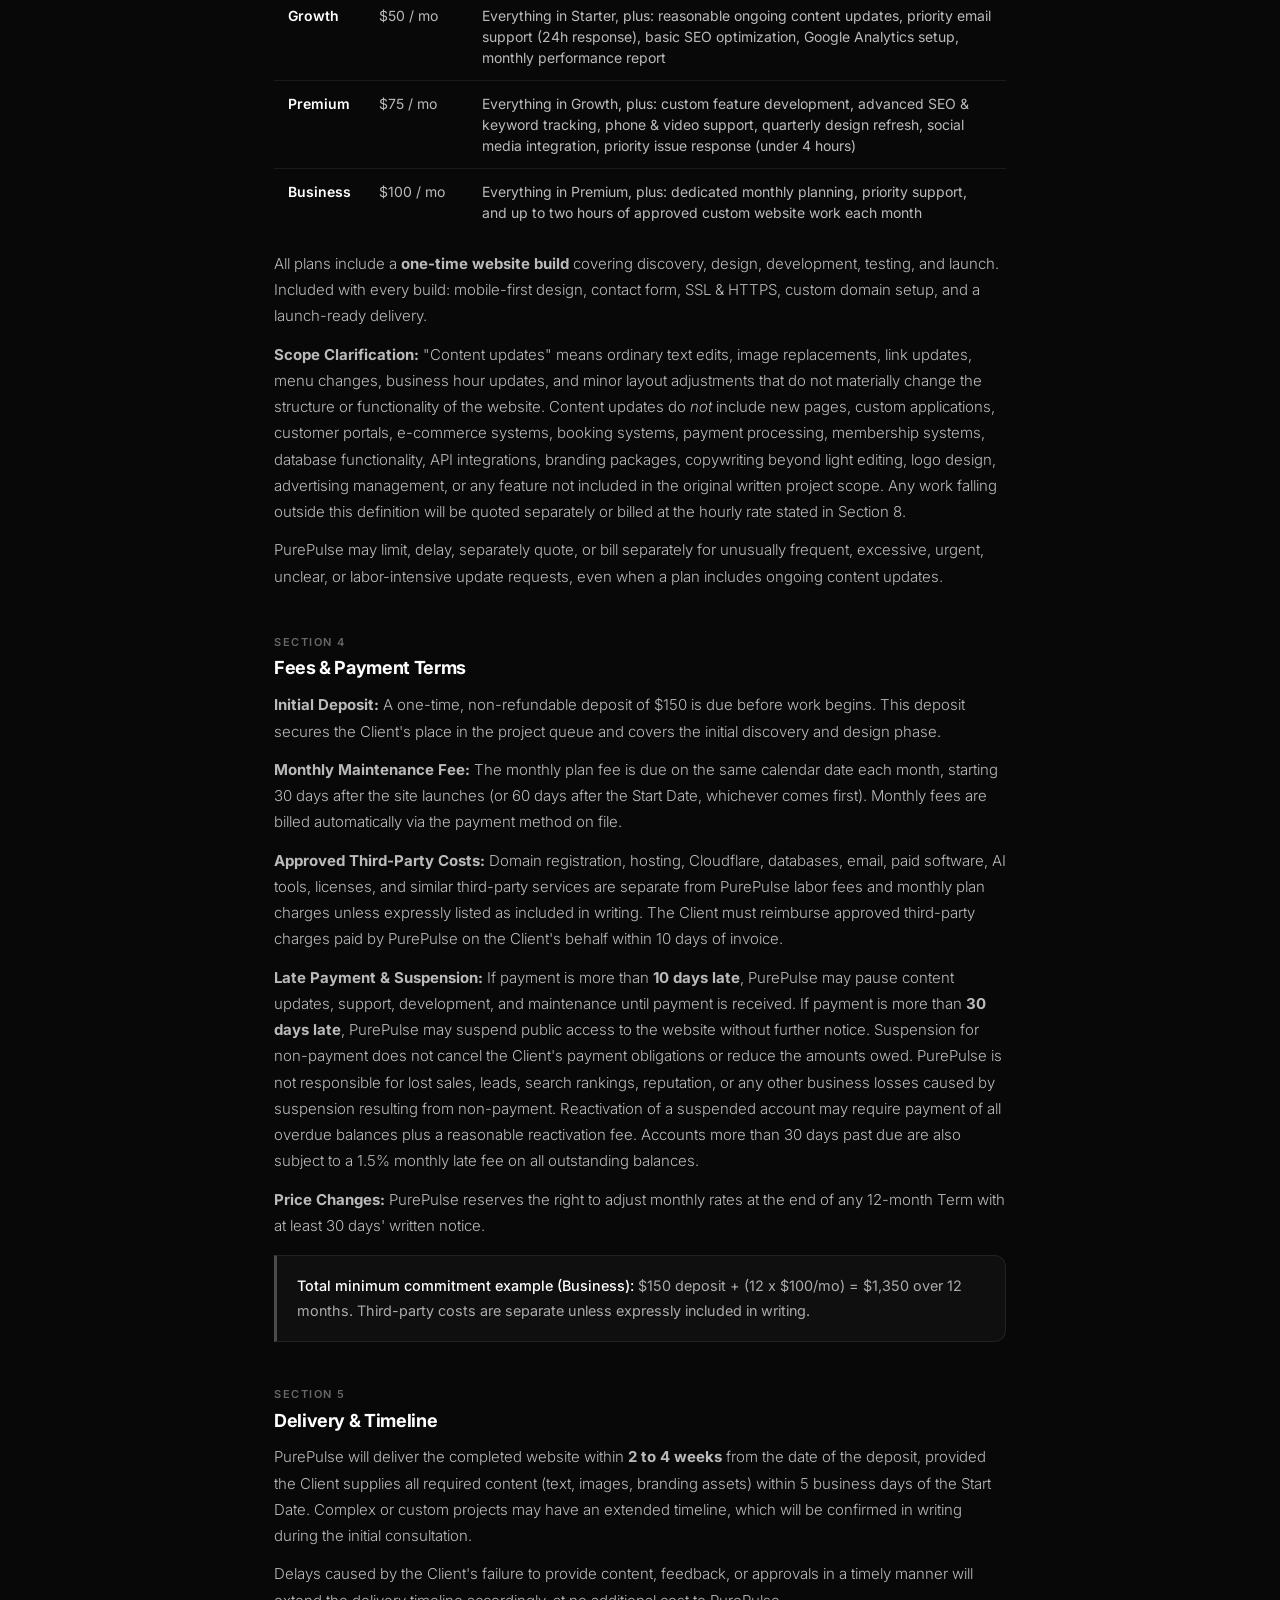
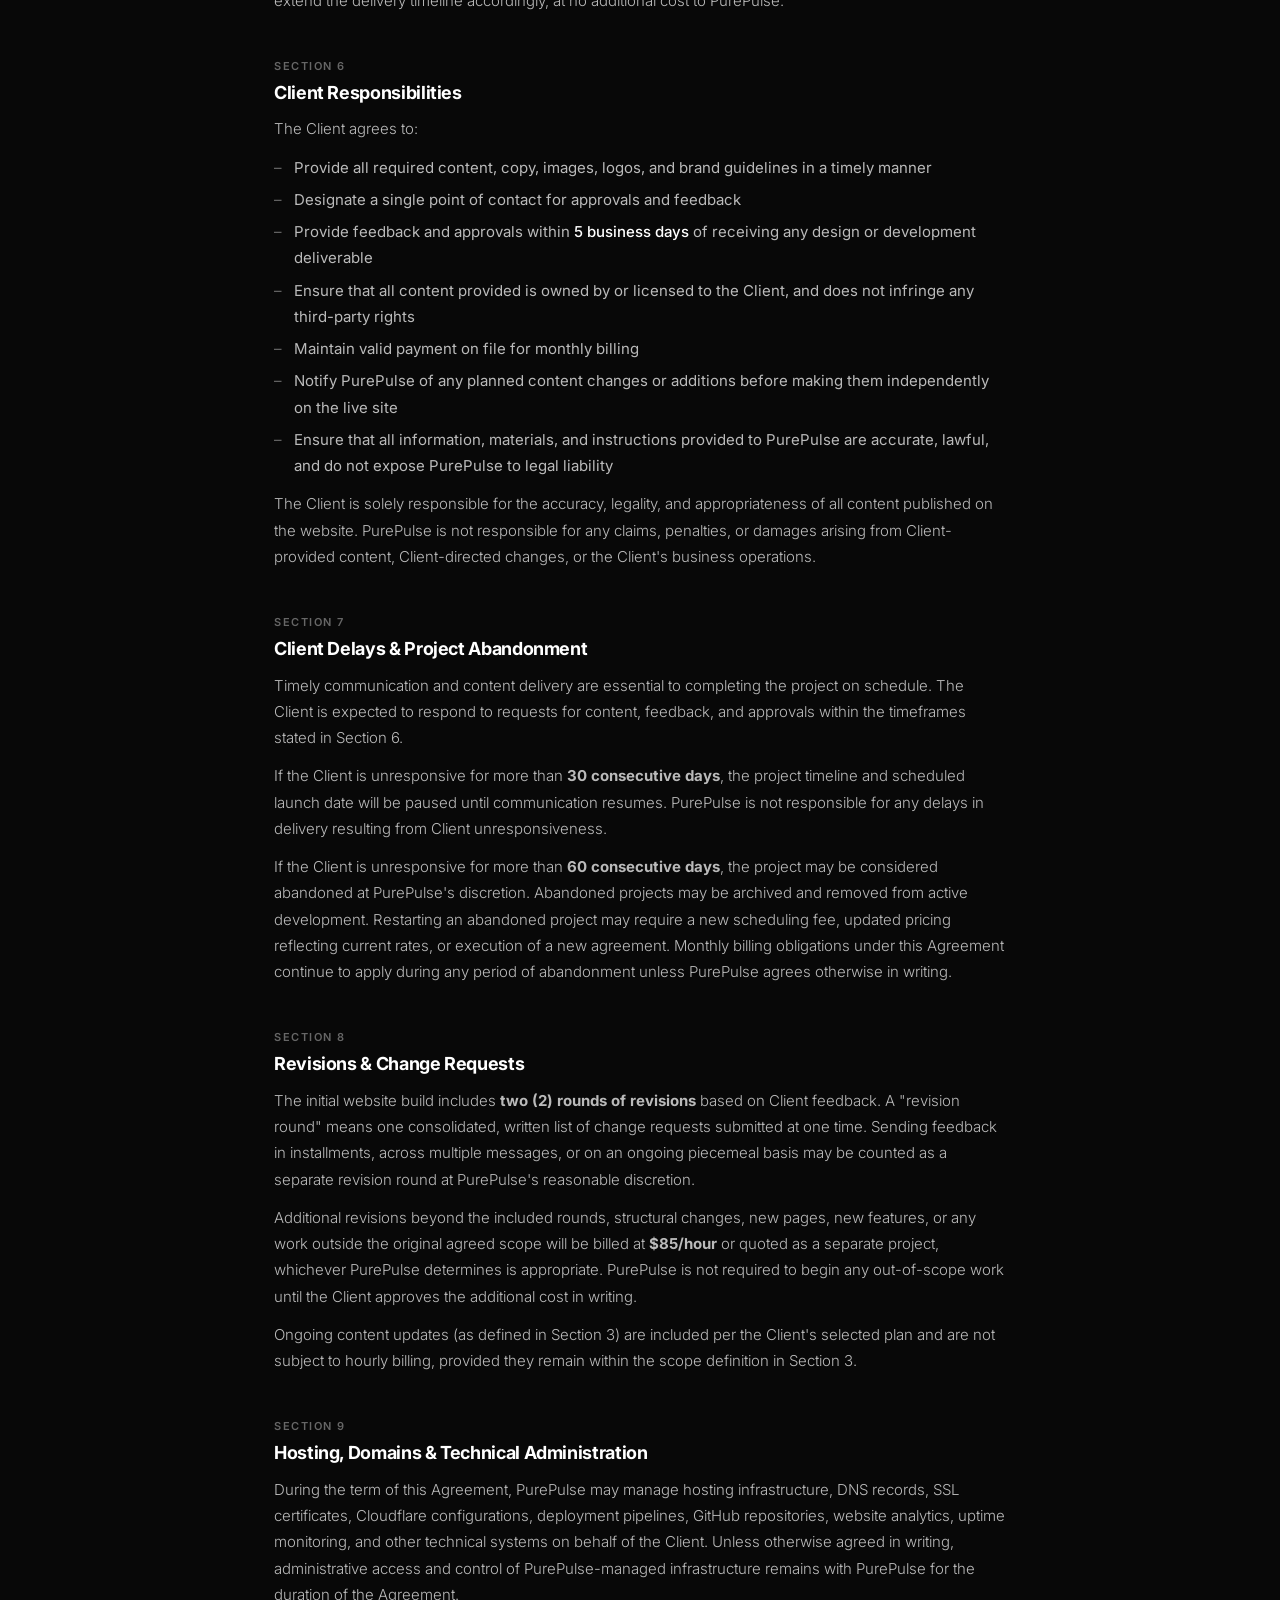
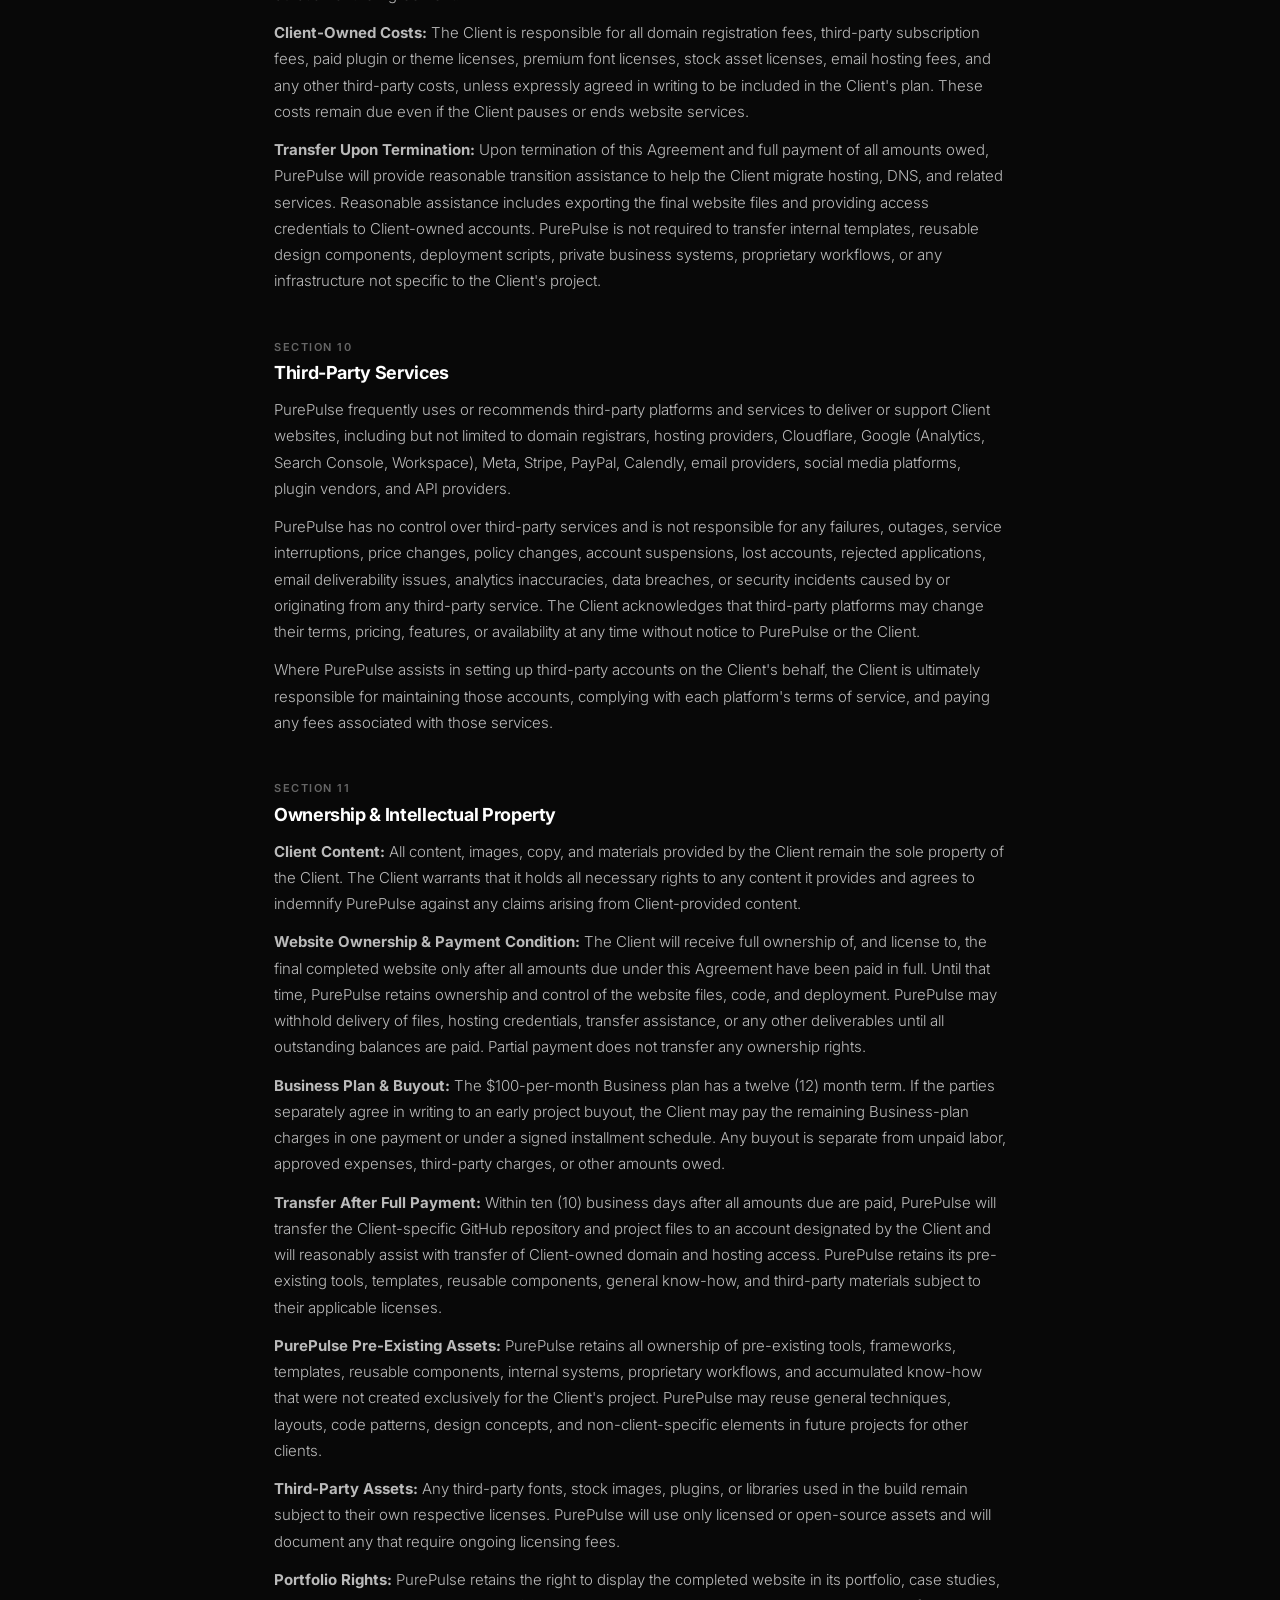
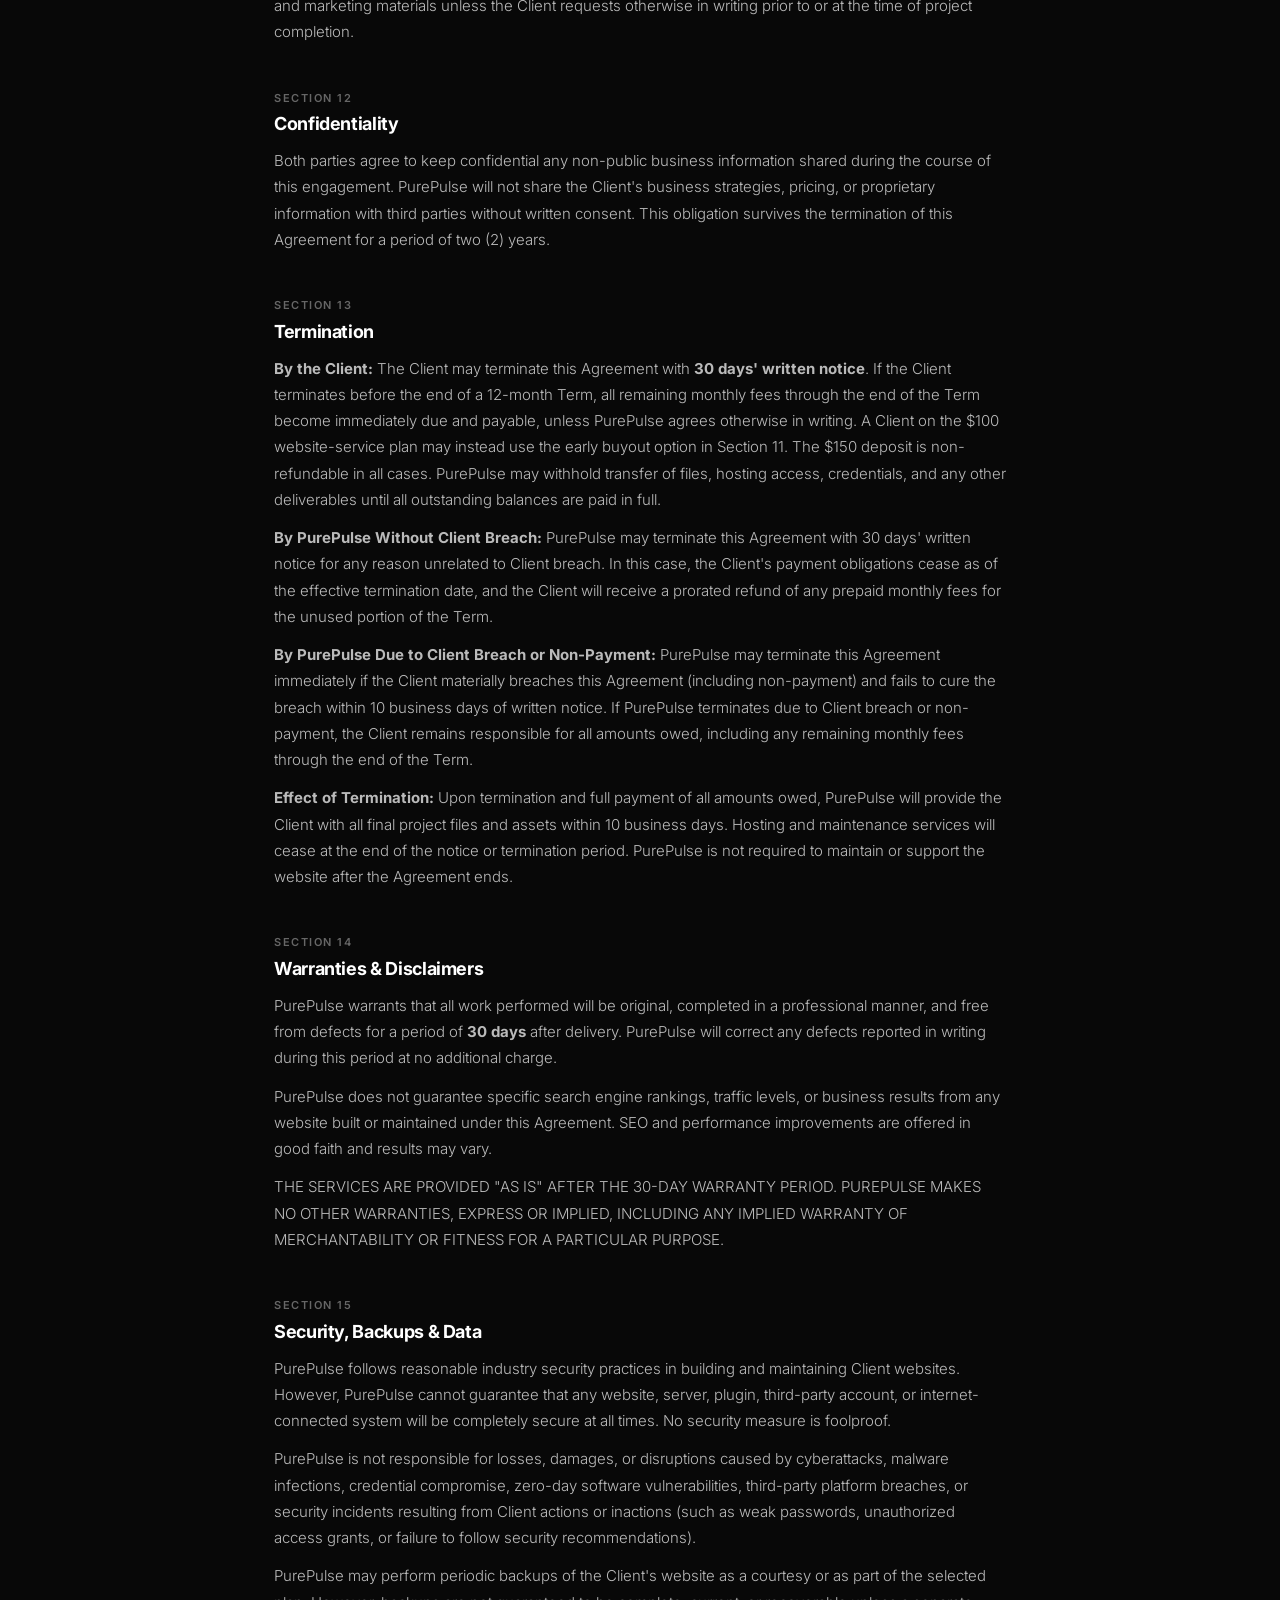
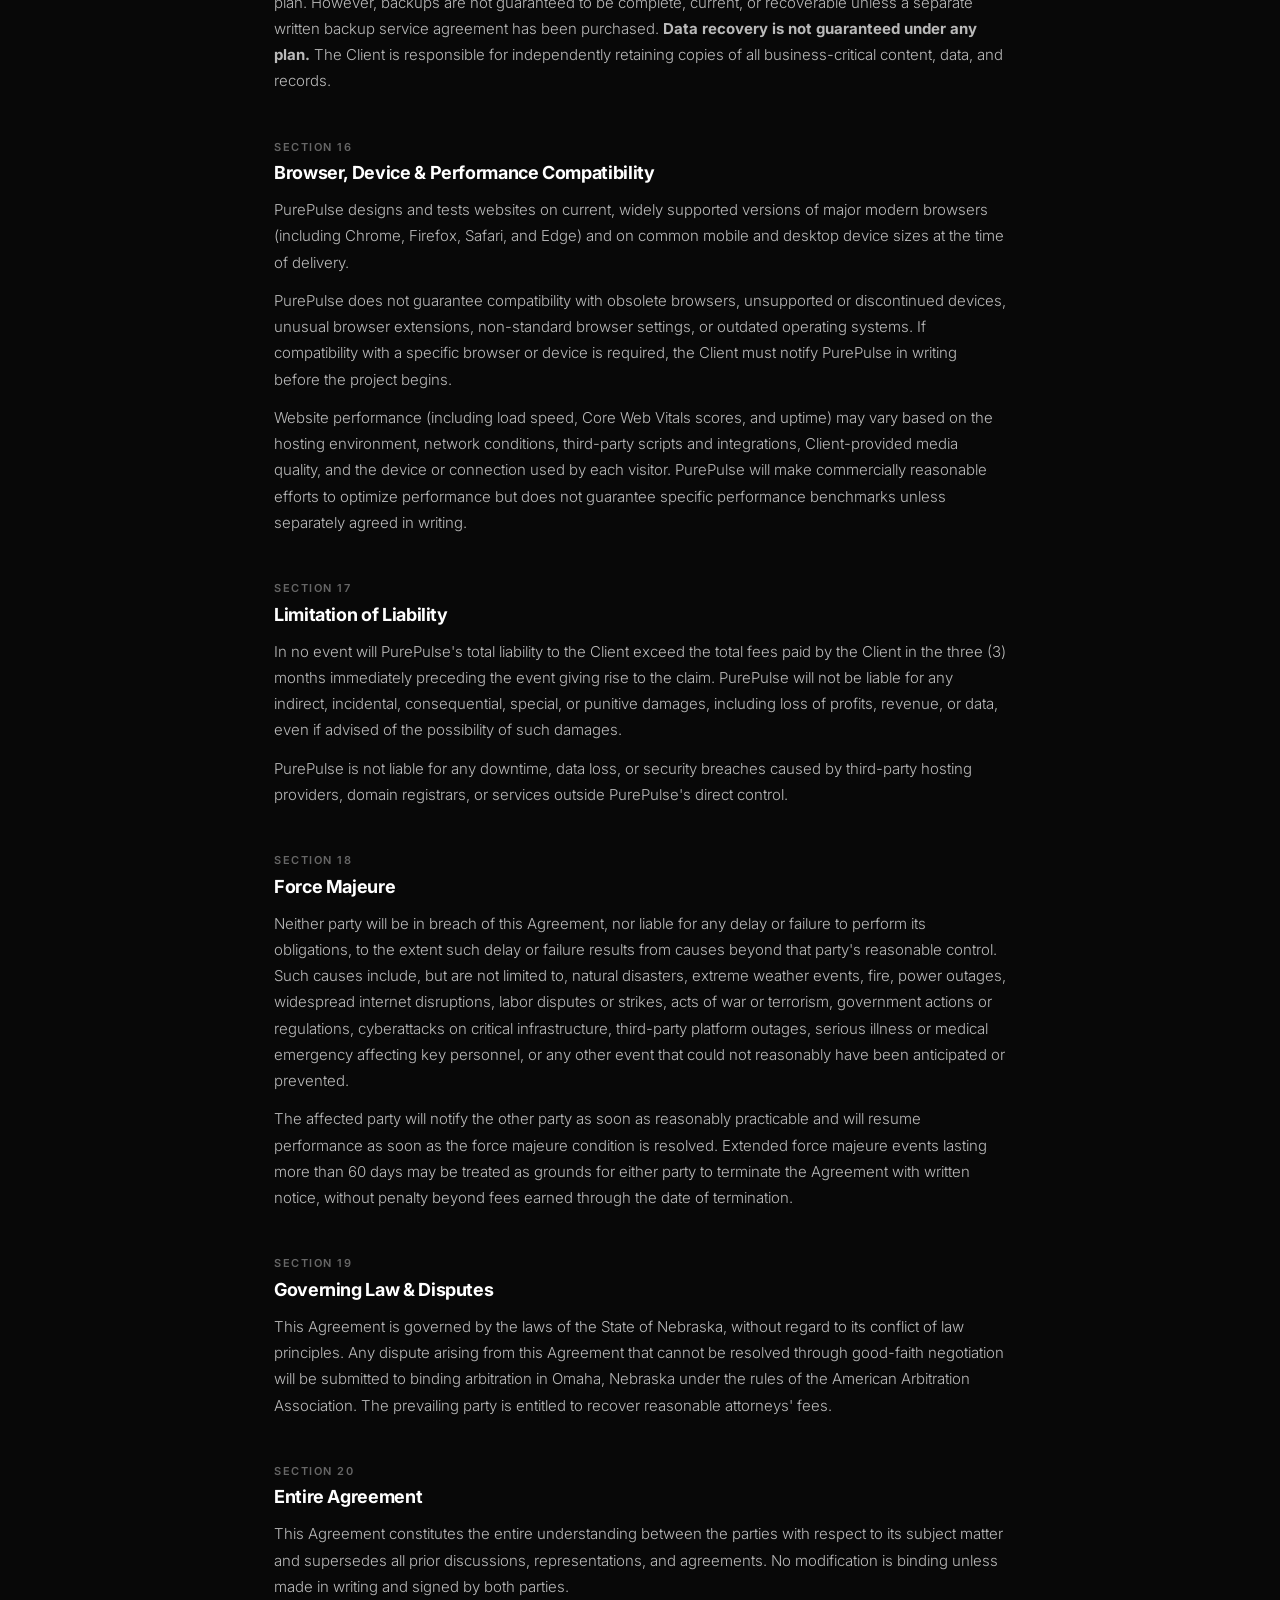
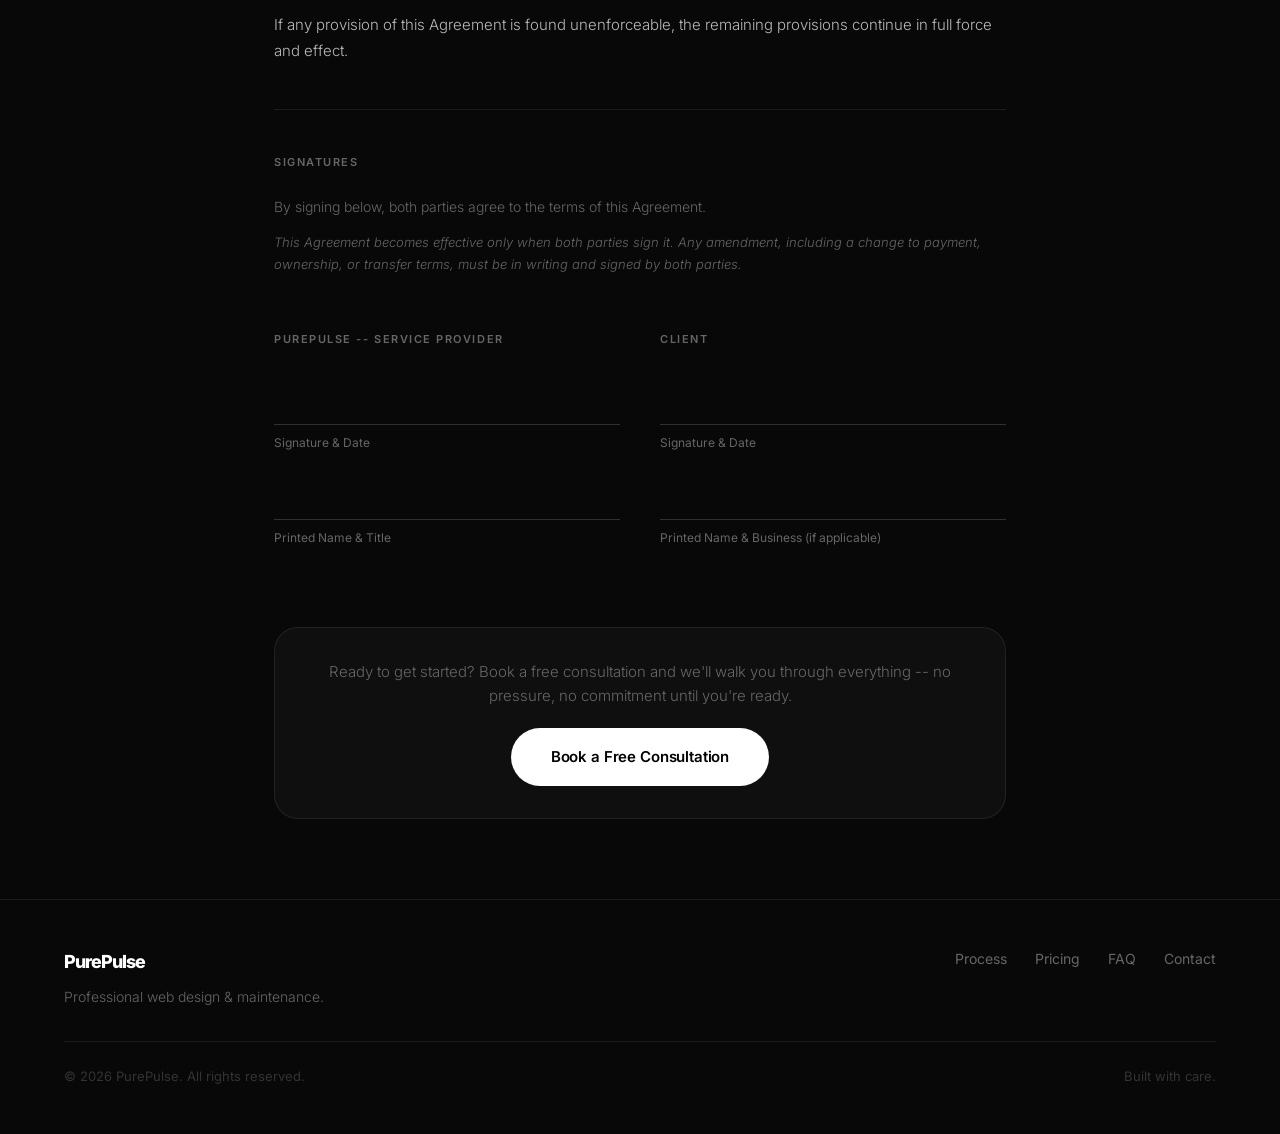
==== commit 50b0bef9: "Add business website service plan" ====
--- a/contract.html
+++ b/contract.html
@@ -352,6 +352,11 @@
                         <td>$75 / mo</td>
                         <td>Everything in Growth, plus: custom feature development, advanced SEO &amp; keyword tracking, phone &amp; video support, quarterly design refresh, social media integration, priority issue response (under 4 hours)</td>
                     </tr>
+                    <tr>
+                        <td>Business</td>
+                        <td>$100 / mo</td>
+                        <td>Everything in Premium, plus: dedicated monthly planning, priority support, and up to two hours of approved custom website work each month</td>
+                    </tr>
                 </tbody>
             </table>
 
@@ -373,7 +378,7 @@
             <p><strong>Price Changes:</strong> PurePulse reserves the right to adjust monthly rates at the end of any 12-month Term with at least 30 days' written notice.</p>
 
             <div class="contract-highlight">
-                <strong>Total minimum commitment example (Starter):</strong> $150 deposit + (12 x $20/mo) = $390 over 12 months.
+                <strong>Total minimum commitment example (Business):</strong> $150 deposit + (12 x $100/mo) = $1,350 over 12 months. Third-party costs are separate unless expressly included in writing.
             </div>
         </div>
 
@@ -444,7 +449,7 @@
             <h2>Ownership &amp; Intellectual Property</h2>
             <p><strong>Client Content:</strong> All content, images, copy, and materials provided by the Client remain the sole property of the Client. The Client warrants that it holds all necessary rights to any content it provides and agrees to indemnify PurePulse against any claims arising from Client-provided content.</p>
             <p><strong>Website Ownership &amp; Payment Condition:</strong> The Client will receive full ownership of, and license to, the final completed website only after all amounts due under this Agreement have been paid in full. Until that time, PurePulse retains ownership and control of the website files, code, and deployment. PurePulse may withhold delivery of files, hosting credentials, transfer assistance, or any other deliverables until all outstanding balances are paid. Partial payment does not transfer any ownership rights.</p>
-            <p><strong>$100 Website-Service Plan &amp; Buyout:</strong> Where the parties select a $100-per-month website-service plan in writing, the plan has a twelve (12) month term. Instead of continuing that plan, the Client may elect an early buyout by paying the remaining monthly plan charges in one payment. If two months have been credited toward the term, the buyout amount is $1,000, representing the ten remaining months at $100 per month. The buyout is separate from unpaid labor, approved expenses, third-party charges, or any other amounts owed.</p>
+            <p><strong>Business Plan &amp; Buyout:</strong> The $100-per-month Business plan has a twelve (12) month term. If the parties separately agree in writing to an early project buyout, the Client may pay the remaining Business-plan charges in one payment or under a signed installment schedule. Any buyout is separate from unpaid labor, approved expenses, third-party charges, or other amounts owed.</p>
             <p><strong>Transfer After Full Payment:</strong> Within ten (10) business days after all amounts due are paid, PurePulse will transfer the Client-specific GitHub repository and project files to an account designated by the Client and will reasonably assist with transfer of Client-owned domain and hosting access. PurePulse retains its pre-existing tools, templates, reusable components, general know-how, and third-party materials subject to their applicable licenses.</p>
             <p><strong>PurePulse Pre-Existing Assets:</strong> PurePulse retains all ownership of pre-existing tools, frameworks, templates, reusable components, internal systems, proprietary workflows, and accumulated know-how that were not created exclusively for the Client's project. PurePulse may reuse general techniques, layouts, code patterns, design concepts, and non-client-specific elements in future projects for other clients.</p>
             <p><strong>Third-Party Assets:</strong> Any third-party fonts, stock images, plugins, or libraries used in the build remain subject to their own respective licenses. PurePulse will use only licensed or open-source assets and will document any that require ongoing licensing fees.</p>
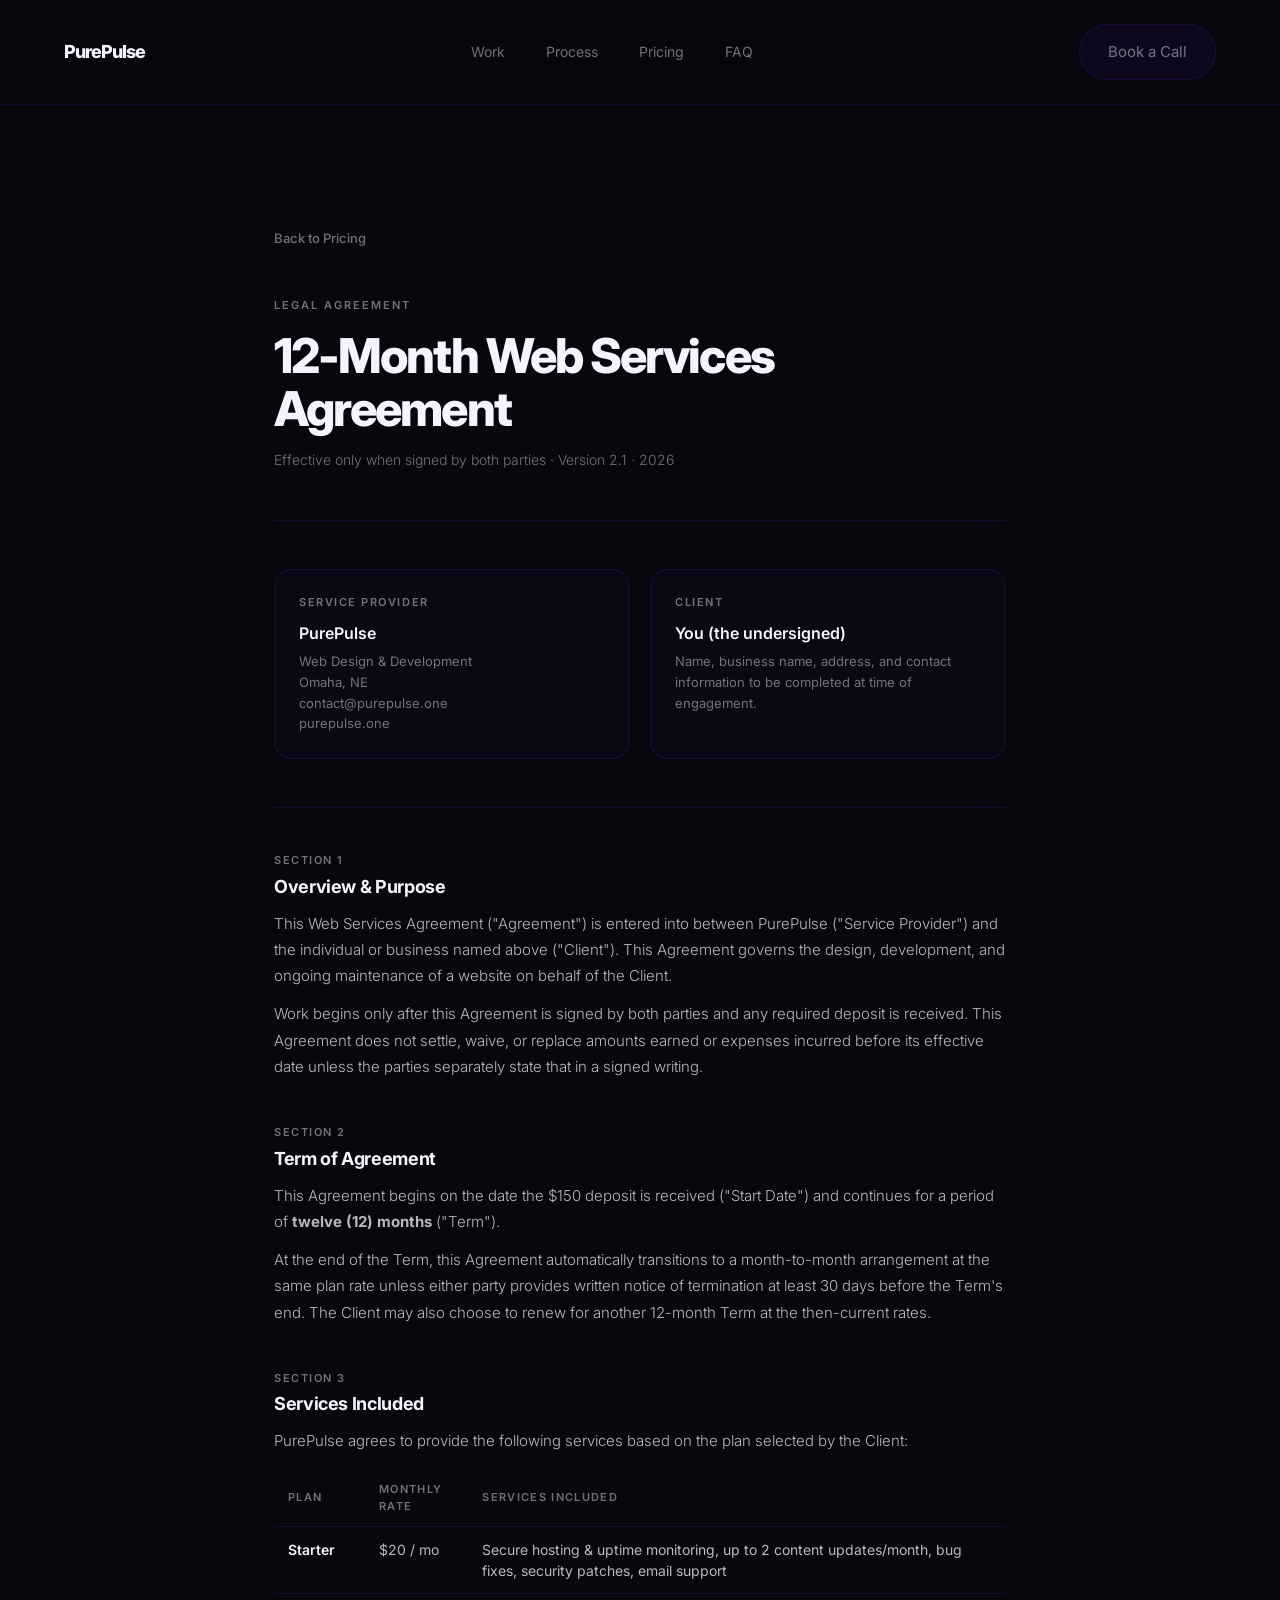
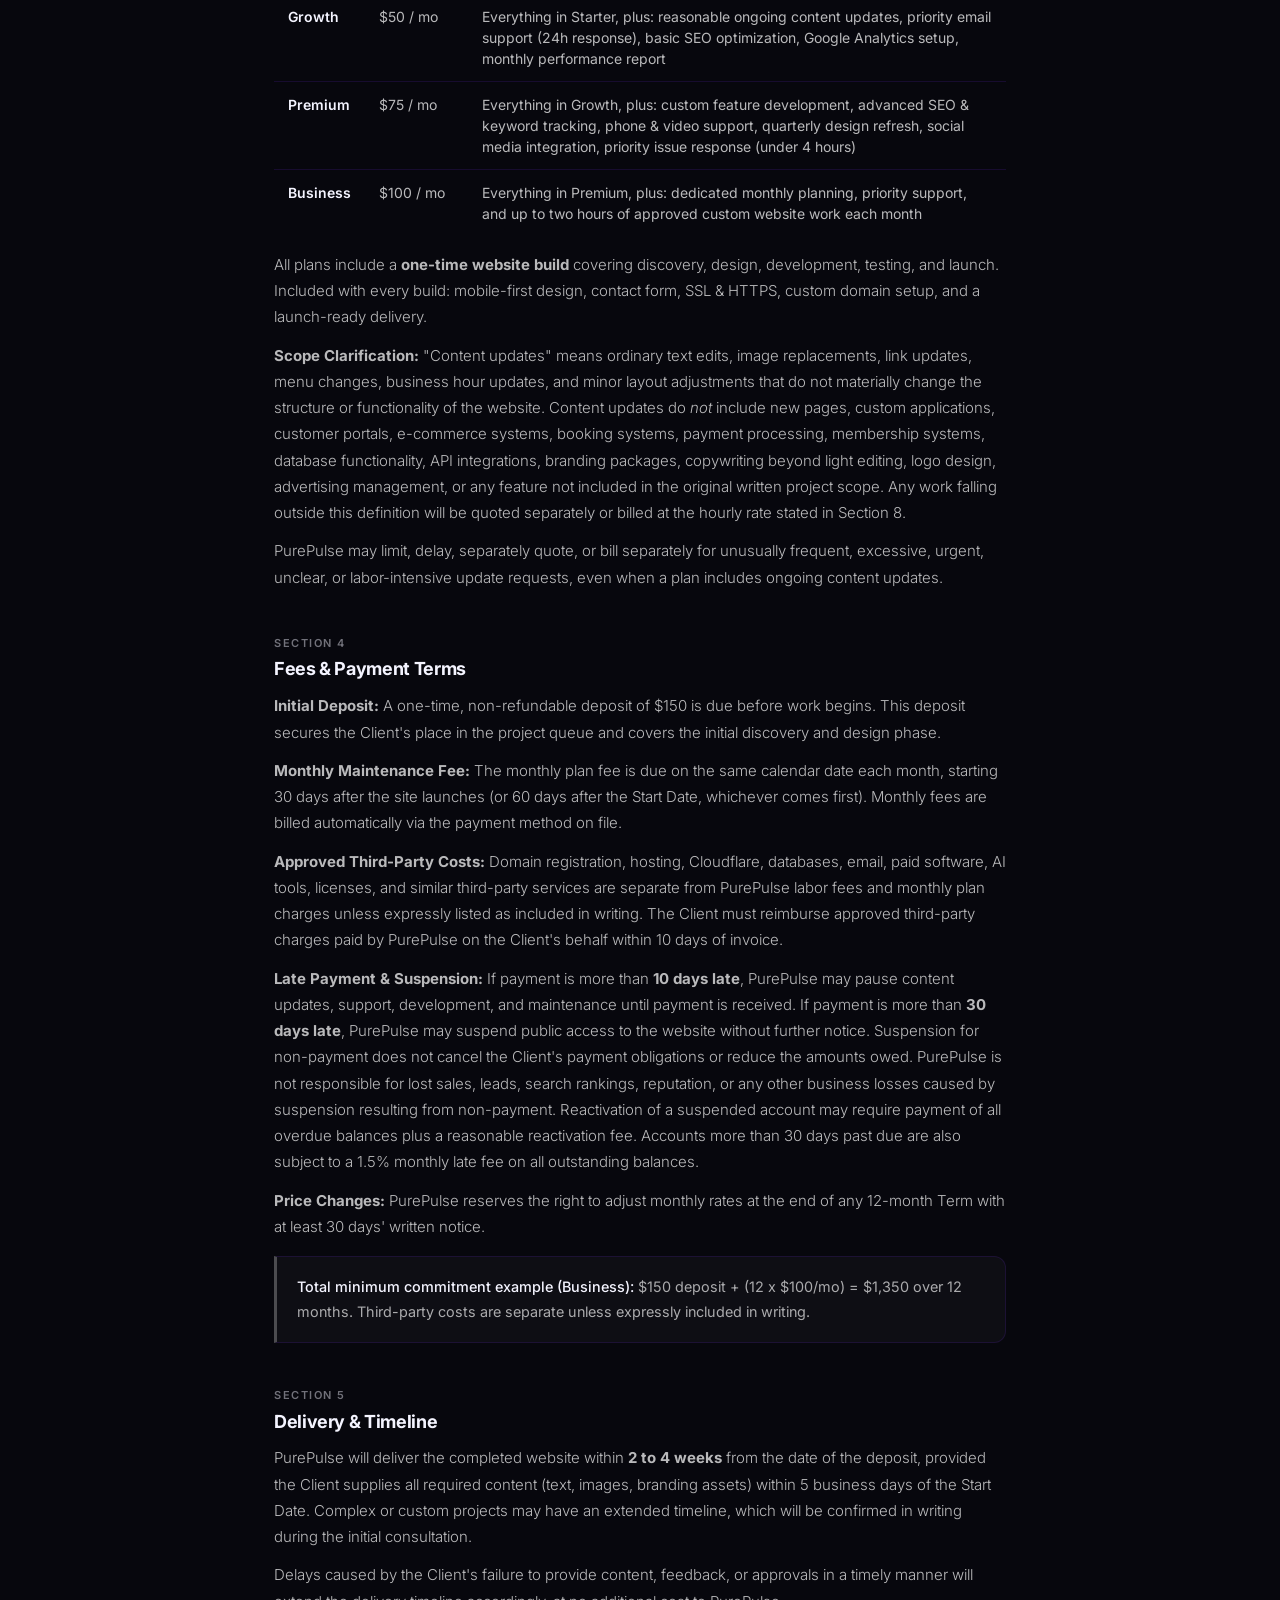
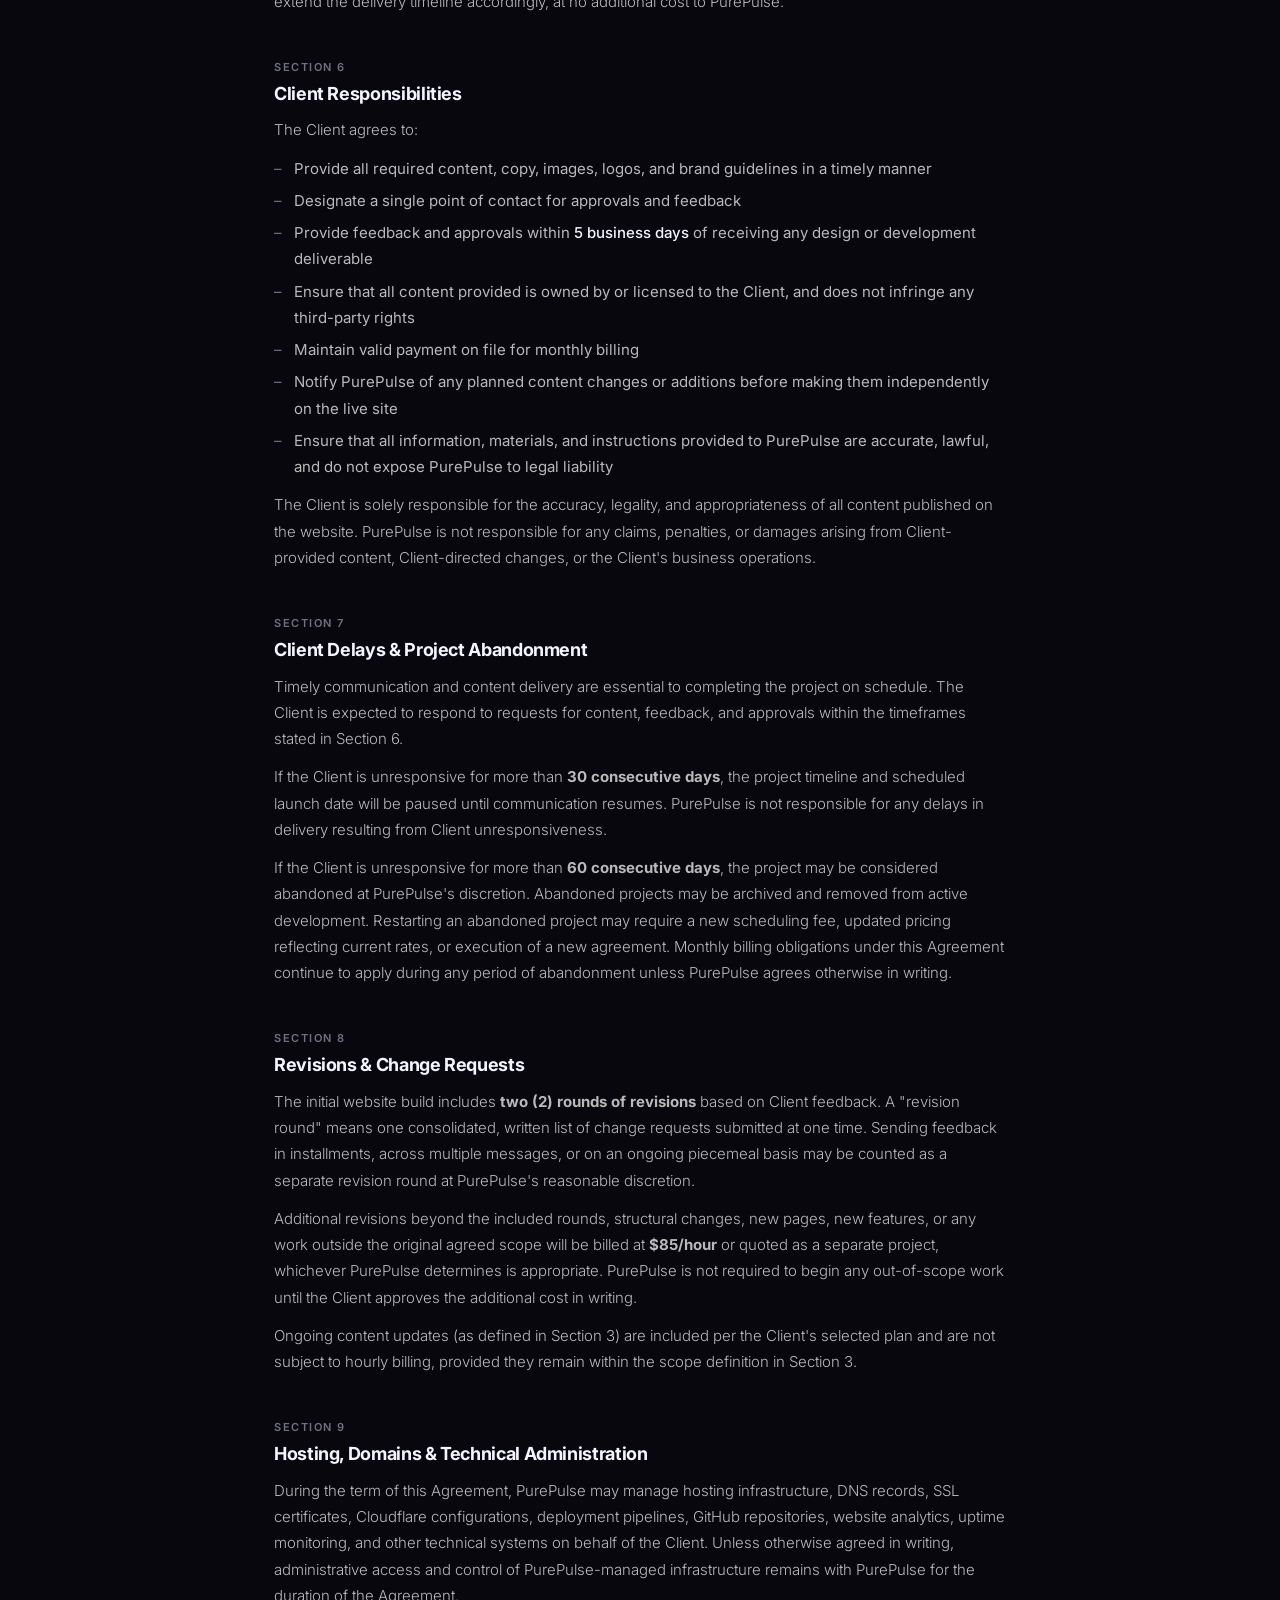
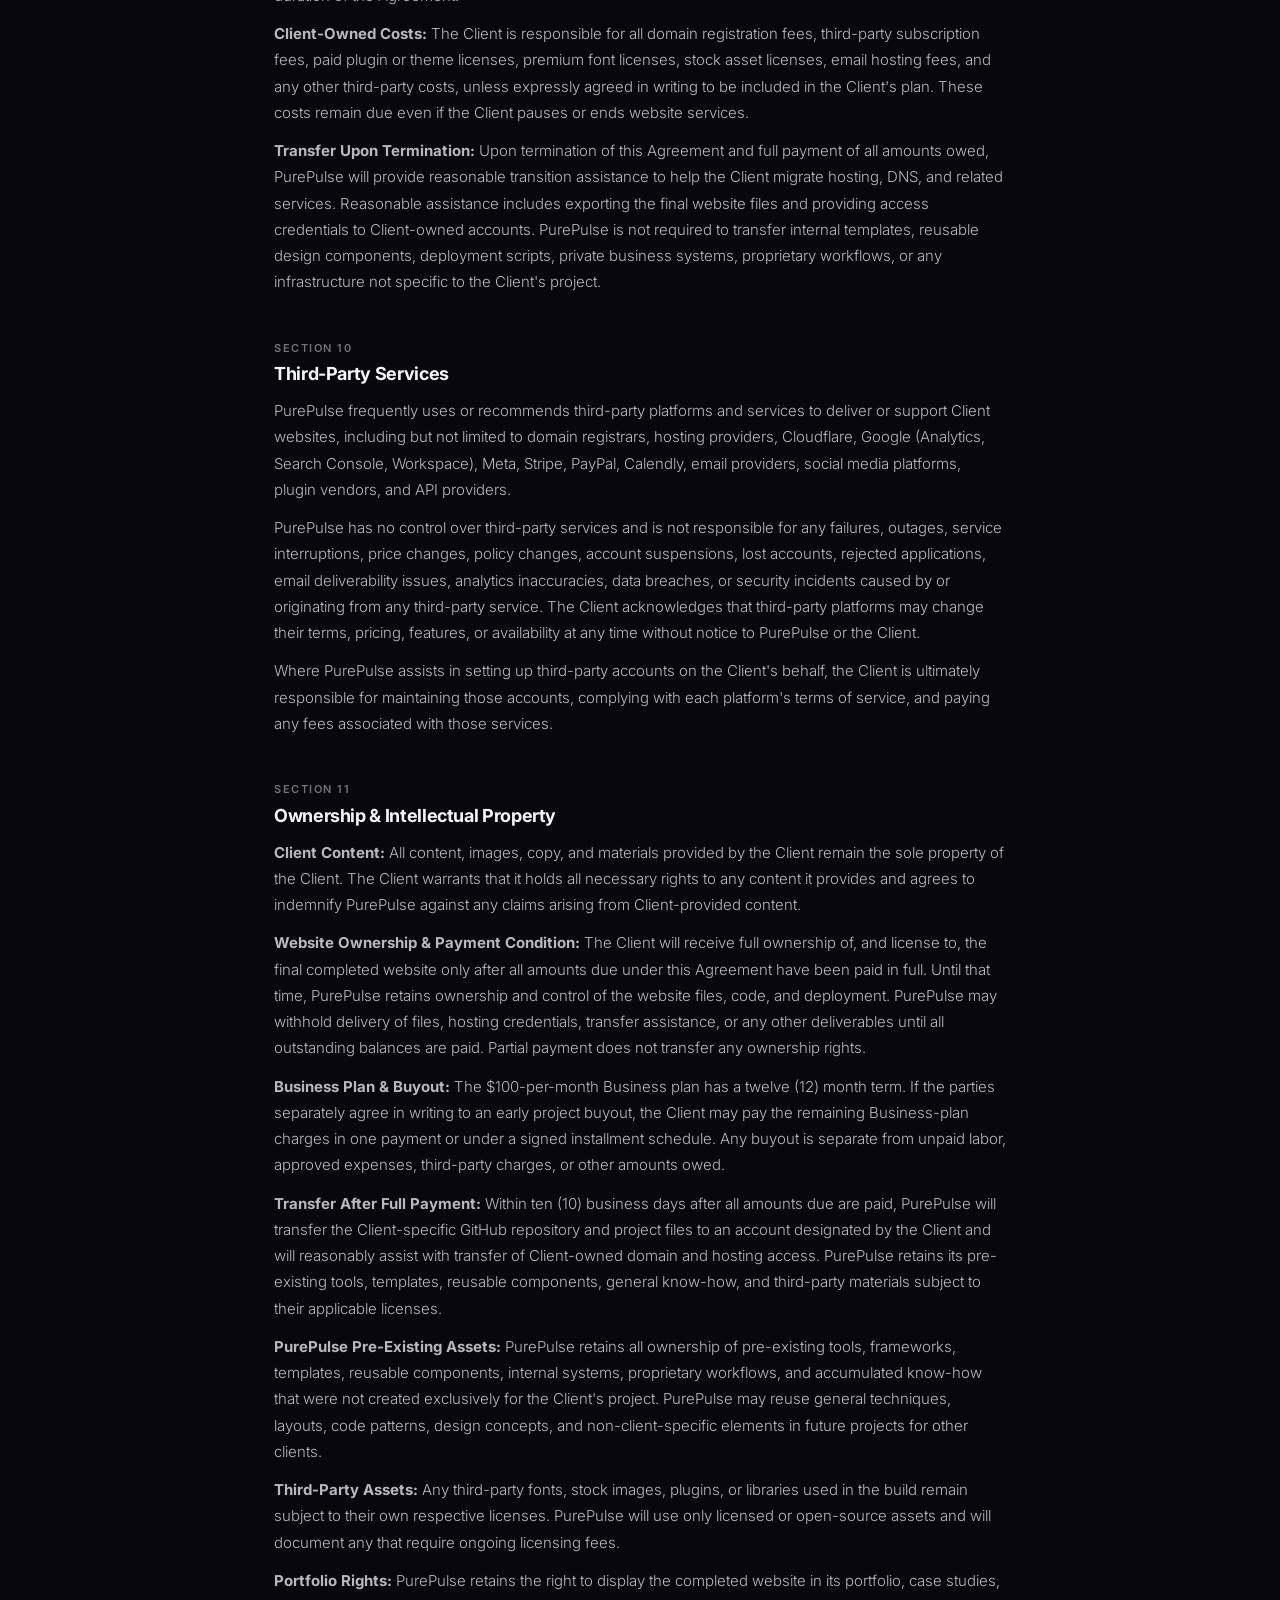
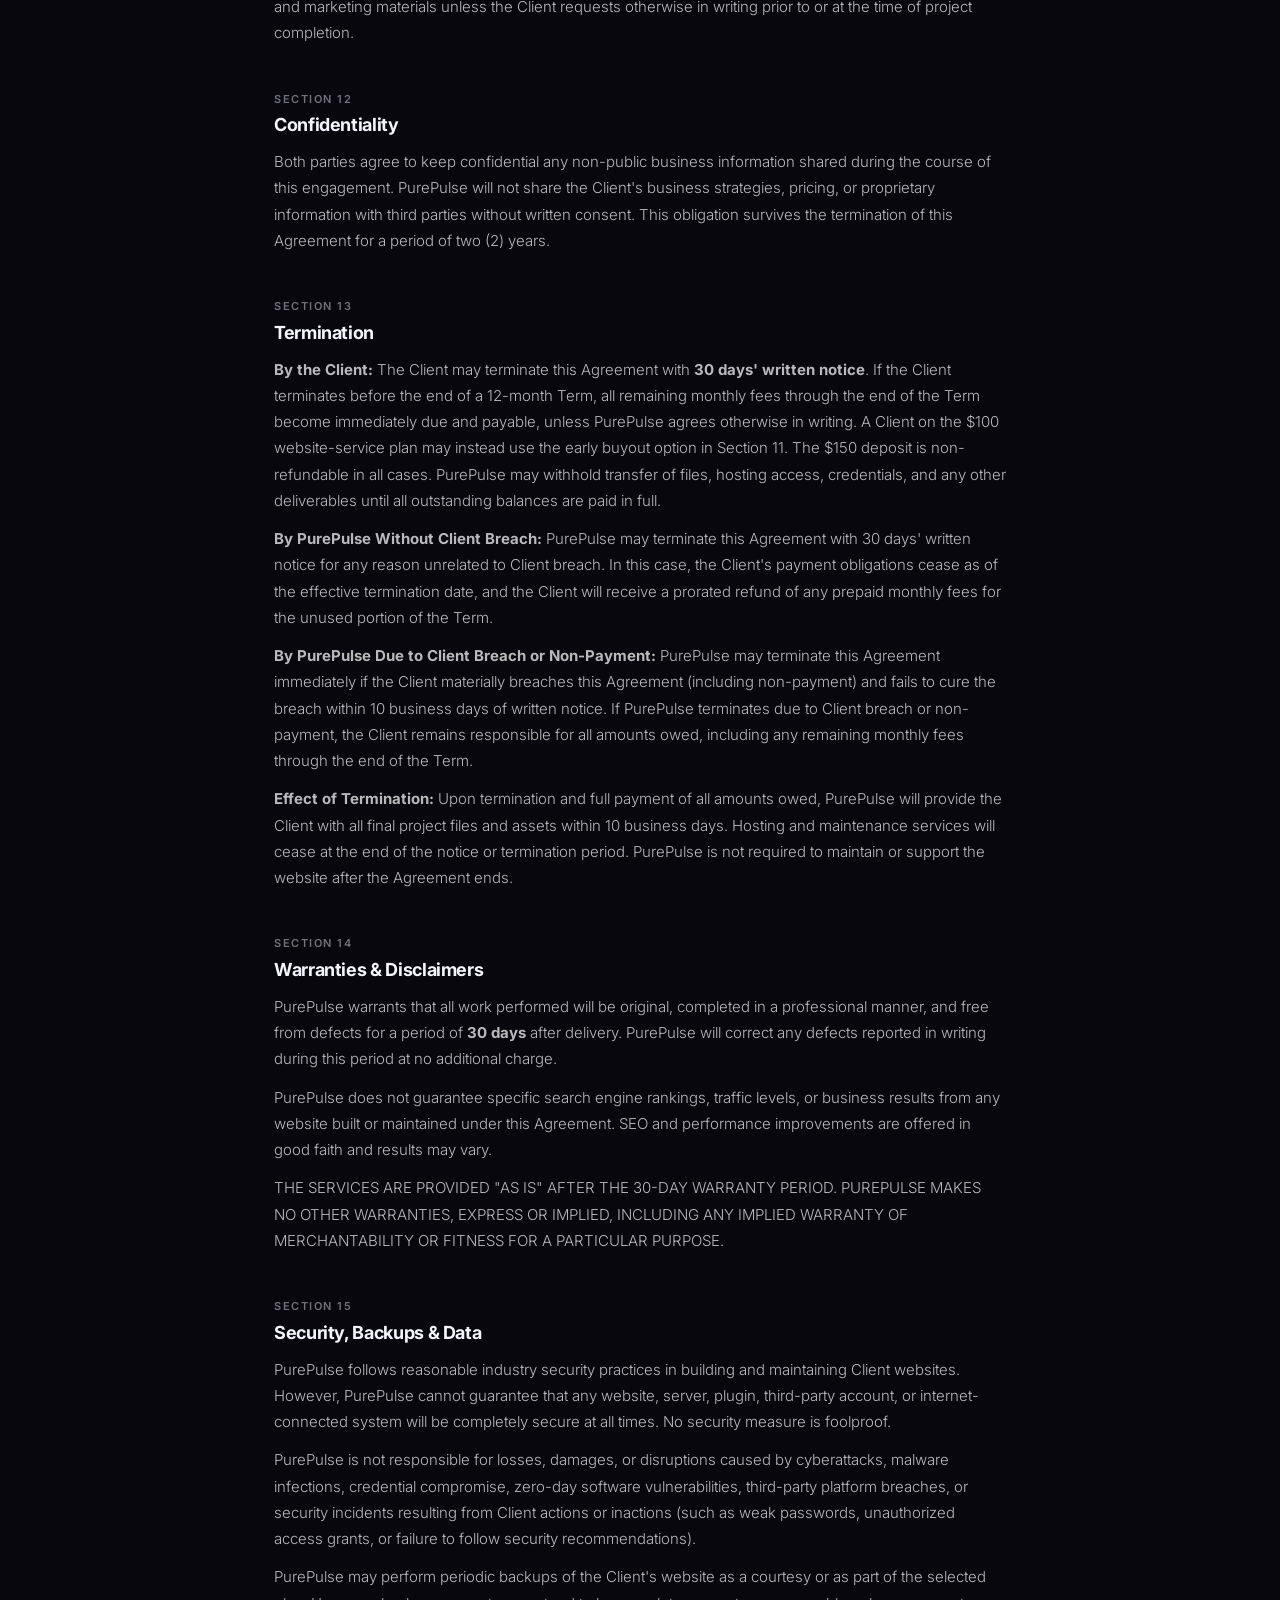
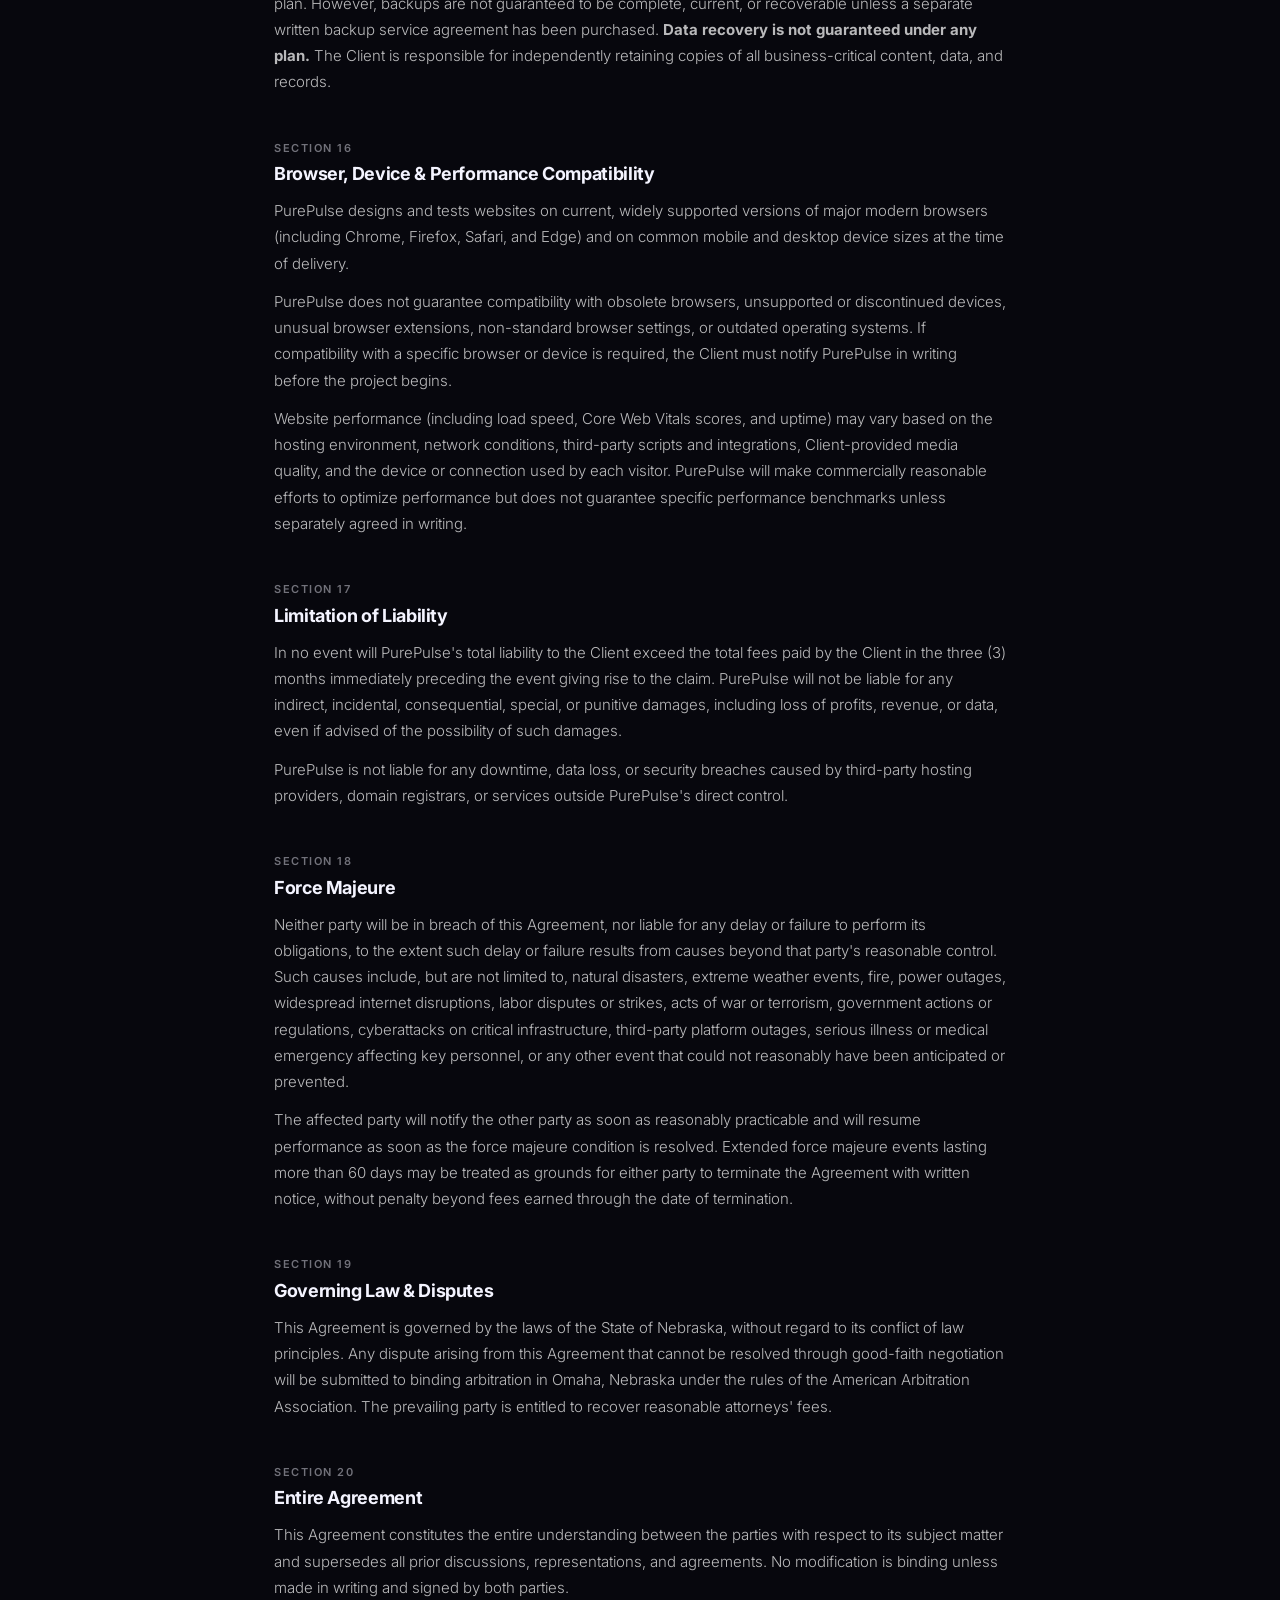
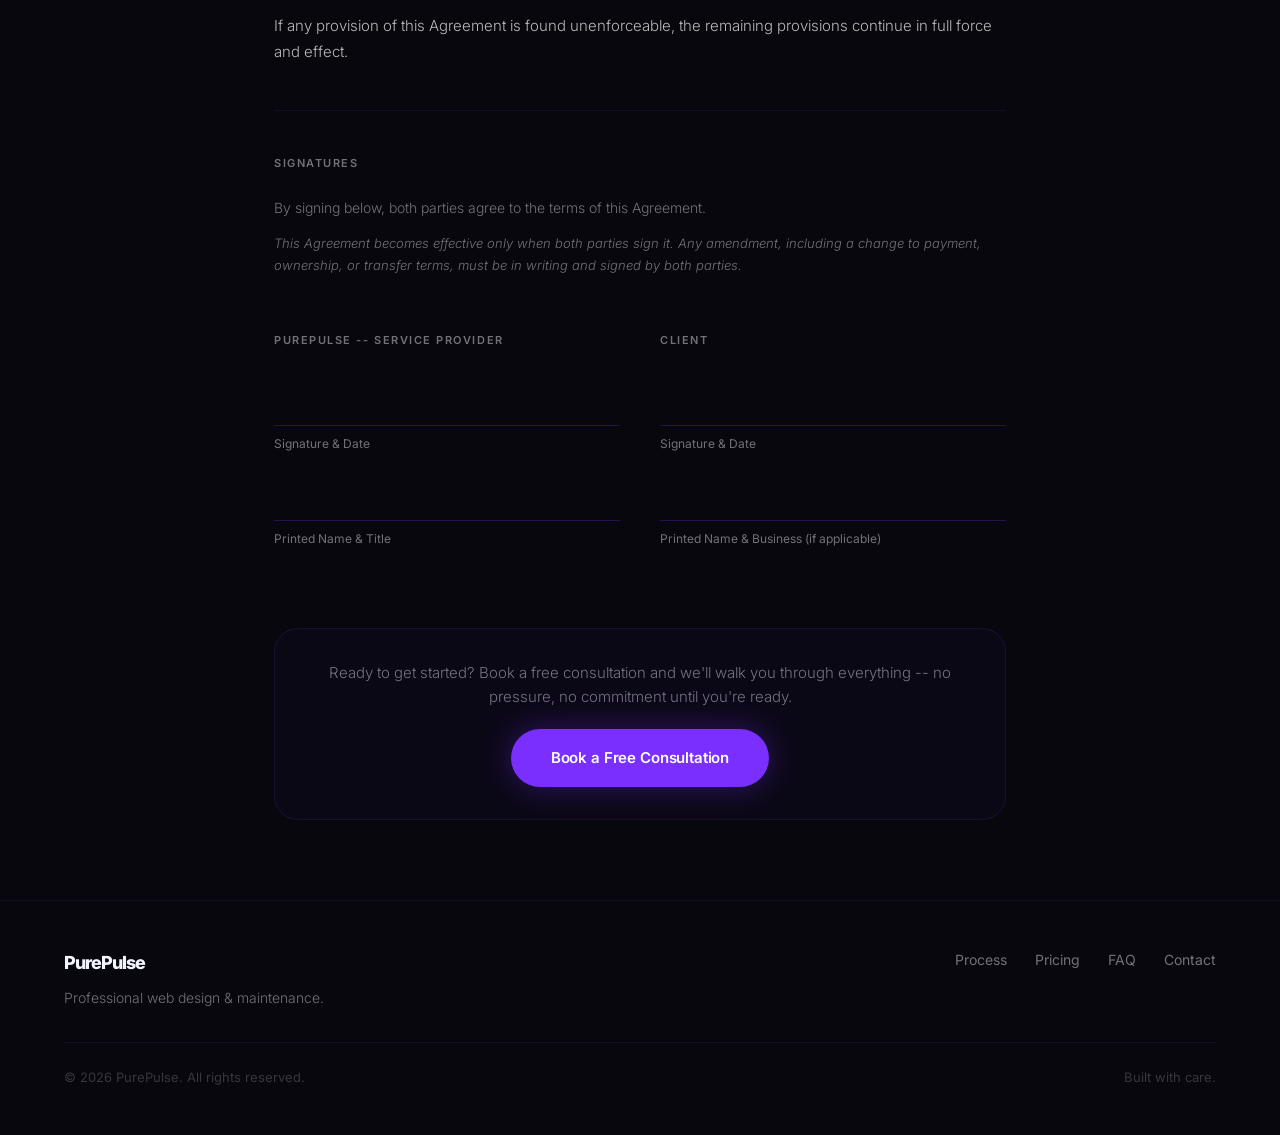
==== commit 902d8f4f: "Install Vercel Web Analytics ## Vercel Web Analytics Implementation  Successfully implemented Vercel" ====
--- a/contract.html
+++ b/contract.html
@@ -10,6 +10,13 @@
     <link rel="preconnect" href="https://fonts.gstatic.com" crossorigin>
     <link href="https://fonts.googleapis.com/css2?family=Inter:wght@300;400;500;600;700;800&amp;display=swap" rel="stylesheet">
     <link rel="icon" type="image/svg+xml" href="favicon.svg">
+    <!-- Vercel Web Analytics -->
+    <script>
+      window.va = window.va || function () { 
+        (window.vaq = window.vaq || []).push(arguments); 
+      };
+    </script>
+    <script defer src="/_vercel/insights/script.js"></script>
     <style>
         .contract-wrap {
             max-width: 780px;
--- a/style.css
+++ b/style.css
@@ -2,14 +2,17 @@
 
 :root {
     color-scheme: dark;
-    --bg:           #080808;
-    --bg-card:      rgba(255, 255, 255, 0.03);
-    --bg-card-hover:rgba(255, 255, 255, 0.055);
-    --border:       rgba(255, 255, 255, 0.08);
-    --border-strong:rgba(255, 255, 255, 0.16);
-    --text:         #ffffff;
-    --text-muted:   #666666;
-    --text-dim:     #333333;
+    --bg:           #07070D;
+    --bg-card:      rgba(123, 47, 255, 0.04);
+    --bg-card-hover:rgba(123, 47, 255, 0.08);
+    --border:       rgba(123, 47, 255, 0.14);
+    --border-strong:rgba(123, 47, 255, 0.28);
+    --text:         #F4F4FF;
+    --text-muted:   rgba(244, 244, 255, 0.45);
+    --text-dim:     rgba(244, 244, 255, 0.2);
+    --violet:       #7B2FFF;
+    --violet-glow:  #A066FF;
+    --cyan:         #00D4FF;
     --radius-sm:    12px;
     --radius-md:    18px;
     --radius-lg:    24px;
@@ -20,8 +23,8 @@
 
 html {
     scroll-behavior: smooth;
-    background-color: #080808;
-    color: #ffffff;
+    background-color: var(--bg);
+    color: var(--text);
 }
 
 body {
@@ -35,124 +38,6 @@
 }
 
 a { text-decoration: none; color: inherit; }
-
-/* ── Splash: hide all page content until dismissed ───────────────────────── */
-
-html.splashing {
-    overflow: hidden;
-}
-
-html.splashing > body > *:not(#splash) {
-    visibility: hidden;
-}
-
-/* ── Splash Screen ───────────────────────────────────────────────────────── */
-
-.splash {
-    position: fixed;
-    top: 0;
-    left: 0;
-    right: 0;
-    bottom: 0;
-    inset: 0;
-    z-index: 9999;
-    background: #000;
-    display: flex;
-    align-items: center;
-    justify-content: center;
-    overflow: hidden;
-}
-
-.splash.splash--out {
-    opacity: 0;
-    pointer-events: none;
-    transition: opacity 1s cubic-bezier(0.4, 0, 0.2, 1);
-}
-
-.splash-video {
-    position: absolute;
-    top: 0;
-    left: 0;
-    right: 0;
-    bottom: 0;
-    inset: 0;
-    width: 100%;
-    height: 100%;
-    object-fit: cover;
-    z-index: 0;
-}
-
-.splash-vignette {
-    position: absolute;
-    top: 0;
-    left: 0;
-    right: 0;
-    bottom: 0;
-    inset: 0;
-    z-index: 1;
-    background:
-        radial-gradient(ellipse at center, rgba(0,0,0,0.05) 0%, rgba(0,0,0,0.6) 100%),
-        linear-gradient(to bottom, rgba(0,0,0,0.25) 0%, transparent 30%, transparent 70%, rgba(0,0,0,0.45) 100%);
-}
-
-.splash-brand {
-    position: relative;
-    z-index: 2;
-    text-align: center;
-    animation: splashBrandIn 1.2s cubic-bezier(0.16, 1, 0.3, 1) 0.4s both;
-}
-
-.splash-wordmark {
-    font-size: clamp(2.5rem, 8vw, 5.5rem);
-    font-weight: 800;
-    letter-spacing: -0.055em;
-    color: #fff;
-    line-height: 1;
-    margin-bottom: 0.6rem;
-}
-
-.splash-tagline {
-    font-size: clamp(0.6rem, 1.4vw, 0.8125rem);
-    font-weight: 500;
-    letter-spacing: 0.22em;
-    text-transform: uppercase;
-    color: rgba(255, 255, 255, 0.45);
-}
-
-.splash-skip {
-    position: absolute;
-    bottom: 2rem;
-    right: 2rem;
-    background: rgba(255, 255, 255, 0.07);
-    border: 1px solid rgba(255, 255, 255, 0.16);
-    color: rgba(255, 255, 255, 0.55);
-    font-family: inherit;
-    font-size: 0.8125rem;
-    font-weight: 500;
-    letter-spacing: 0.02em;
-    padding: 9px 22px;
-    border-radius: 100px;
-    cursor: pointer;
-    z-index: 3;
-    transition: background 0.2s ease, color 0.2s ease, border-color 0.2s ease;
-    animation: splashBrandIn 0.7s ease 1.2s both;
-}
-
-.splash-skip:hover {
-    background: rgba(255, 255, 255, 0.14);
-    color: #fff;
-    border-color: rgba(255, 255, 255, 0.3);
-}
-
-@keyframes splashBrandIn {
-    from { opacity: 0; transform: translateY(18px); }
-    to   { opacity: 1; transform: translateY(0); }
-}
-
-@keyframes splashPulse {
-    0%, 100% { opacity: 1; }
-    50%       { opacity: 0.55; }
-}
 
 /* ── Ambient background ──────────────────────────────────────────────────── */
 
@@ -161,9 +46,9 @@
     inset: 0;
     z-index: -1;
     background:
-        radial-gradient(ellipse 110% 55% at 50% -10%, rgba(255,255,255,0.065) 0%, transparent 65%),
-        radial-gradient(ellipse 55% 35% at 85% 115%,  rgba(255,255,255,0.02)  0%, transparent 55%),
-        radial-gradient(ellipse 40% 25% at 10%  80%,  rgba(255,255,255,0.015) 0%, transparent 50%);
+        radial-gradient(ellipse 110% 55% at 50% -10%, rgba(123,47,255,0.13) 0%, transparent 65%),
+        radial-gradient(ellipse 55% 35% at 85% 115%,  rgba(0,212,255,0.06)  0%, transparent 55%),
+        radial-gradient(ellipse 40% 25% at 10%  80%,  rgba(123,47,255,0.05) 0%, transparent 50%);
     pointer-events: none;
 }
 
@@ -224,8 +109,9 @@
     font-weight: 600;
     letter-spacing: 0.18em;
     text-transform: uppercase;
-    color: var(--text-dim);
+    color: var(--violet-glow);
     margin-bottom: 1.5rem;
+    opacity: 0.7;
 }
 
 .section-sub {
@@ -248,9 +134,10 @@
     position: sticky;
     top: 0;
     z-index: 100;
-    background: rgba(8, 8, 8, 0.72);
+    background: rgba(7, 7, 13, 0.80);
     backdrop-filter: blur(20px) saturate(1.5);
     -webkit-backdrop-filter: blur(20px) saturate(1.5);
+    border-bottom: 1px solid var(--border);
 }
 
 .logo {
@@ -260,6 +147,11 @@
     color: var(--text);
 }
 
+/* "Pulse" part of logo gets violet glow */
+.logo::after {
+    content: '';
+}
+
 .nav-links {
     display: flex;
     gap: 2.5rem;
@@ -275,14 +167,20 @@
 
 .nav-links a:hover { color: var(--text); }
 
+/* Client Portal link — rethemed to cyan */
+a[href*="login.purepulse"] {
+    color: var(--cyan) !important;
+}
+a[href*="login.purepulse"]:hover { opacity: 0.8; }
+
 /* ── Buttons ─────────────────────────────────────────────────────────────── */
 
 .btn-primary {
     display: inline-flex;
     align-items: center;
     justify-content: center;
-    background: #ffffff;
-    color: #000000;
+    background: var(--violet);
+    color: #ffffff;
     padding: 17px 40px;
     border-radius: var(--radius-full);
     font-size: 0.9375rem;
@@ -290,20 +188,24 @@
     letter-spacing: -0.01em;
     border: none;
     cursor: pointer;
-    transition: opacity 0.2s ease, transform 0.2s ease;
+    transition: box-shadow 0.25s ease, transform 0.2s ease, opacity 0.2s ease;
     white-space: nowrap;
     text-decoration: none;
-}
-
-.btn-primary:hover  { opacity: 0.9; transform: translateY(-1px); }
+    box-shadow: 0 0 32px rgba(123, 47, 255, 0.35);
+}
+
+.btn-primary:hover  {
+    box-shadow: 0 0 52px rgba(123, 47, 255, 0.55);
+    transform: translateY(-1px);
+}
 .btn-primary:active { transform: translateY(0) scale(0.98); }
 
 .btn-ghost {
     display: inline-flex;
     align-items: center;
     justify-content: center;
-    background: rgba(255, 255, 255, 0.06);
-    color: rgba(255, 255, 255, 0.65);
+    background: rgba(123, 47, 255, 0.07);
+    color: var(--text-muted);
     padding: 15px 28px;
     border-radius: var(--radius-full);
     font-size: 0.9375rem;
@@ -318,7 +220,7 @@
 .btn-ghost:hover {
     color: var(--text);
     border-color: var(--border-strong);
-    background: rgba(255, 255, 255, 0.09);
+    background: rgba(123, 47, 255, 0.12);
 }
 
 .btn-ghost--lg { padding: 17px 40px; }
@@ -334,13 +236,14 @@
     border: 1px solid var(--border-strong);
     cursor: pointer;
     text-align: center;
-    transition: background 0.2s ease, border-color 0.2s ease;
+    transition: background 0.2s ease, border-color 0.2s ease, box-shadow 0.2s ease;
     text-decoration: none;
 }
 
 .btn-outline:hover {
-    background: rgba(255, 255, 255, 0.05);
-    border-color: rgba(255, 255, 255, 0.3);
+    background: rgba(123, 47, 255, 0.08);
+    border-color: var(--violet-glow);
+    box-shadow: 0 0 20px rgba(123, 47, 255, 0.15);
 }
 
 /* ── Hero ────────────────────────────────────────────────────────────────── */
@@ -363,14 +266,11 @@
     transform: translateX(-50%);
     width: 1100px;
     height: 620px;
-    background: radial-gradient(ellipse at 50% 25%, rgba(255,255,255,0.075) 0%, transparent 65%);
+    background: radial-gradient(ellipse at 50% 25%, rgba(123,47,255,0.12) 0%, rgba(0,212,255,0.04) 50%, transparent 70%);
     pointer-events: none;
     z-index: 0;
 }
 
-/* Sister sites. Deliberately the same pill as .hero-tag directly below it --
-   same border, radius, type scale and letter-spacing -- so the three read as
-   one element belonging to the hero rather than a banner bolted on top. */
 .hero-sisters {
     position: relative;
     z-index: 1;
@@ -378,38 +278,44 @@
     align-items: center;
     justify-content: center;
     flex-wrap: wrap;
-    gap: 2px 14px;
+    gap: 0;
     max-width: 100%;
-    font-size: 0.6875rem;
+    font-size: 0.72rem;
     font-weight: 600;
-    letter-spacing: 0.18em;
+    letter-spacing: 0.14em;
     text-transform: uppercase;
-    border: 1px solid var(--border);
-    padding: 7px 18px;
+    border: 1px solid var(--border-strong);
     border-radius: var(--radius-full);
     margin-bottom: 1.75rem;
+    background: rgba(123, 47, 255, 0.08);
+    overflow: hidden;
+    padding: 0;
 }
 
 .hero-sisters a {
-    color: var(--text-muted);
+    color: rgba(244, 244, 255, 0.65);
     text-decoration: none;
-    transition: color 0.2s ease;
+    transition: color 0.2s ease, background 0.2s ease;
+    padding: 10px 22px;
+    display: inline-flex;
+    align-items: center;
 }
 
 .hero-sisters a:hover,
 .hero-sisters a:focus-visible {
-    color: var(--text);
-}
-
-/* Hairline between entries, drawn in the container's own border colour. */
+    color: var(--w);
+    background: rgba(123, 47, 255, 0.2);
+}
+
 .hero-sisters a + a::before {
     content: '';
     display: inline-block;
     width: 1px;
-    height: 10px;
-    margin-right: 14px;
-    vertical-align: -1px;
+    height: 16px;
+    margin-right: 22px;
+    vertical-align: -4px;
     background: var(--border-strong);
+    flex-shrink: 0;
 }
 
 @media (max-width: 560px) {
@@ -423,12 +329,6 @@
     }
 }
 
-@media (prefers-reduced-motion: reduce) {
-    .hero-sisters a {
-        transition: none;
-    }
-}
-
 .hero-tag {
     display: inline-flex;
     align-items: center;
@@ -442,6 +342,7 @@
     padding: 7px 18px;
     border-radius: var(--radius-full);
     margin-bottom: 2.5rem;
+    background: rgba(123, 47, 255, 0.05);
 }
 
 .hero-tag::before {
@@ -450,8 +351,15 @@
     width: 5px;
     height: 5px;
     border-radius: 50%;
-    background: rgba(255, 255, 255, 0.4);
+    background: var(--violet-glow);
     flex-shrink: 0;
+    box-shadow: 0 0 8px var(--violet);
+    animation: tagPulse 2s ease-in-out infinite;
+}
+
+@keyframes tagPulse {
+    0%, 100% { opacity: 1; box-shadow: 0 0 8px var(--violet); }
+    50% { opacity: 0.5; box-shadow: 0 0 3px var(--violet); }
 }
 
 .hero-sub {
@@ -495,9 +403,9 @@
 
 .step-num {
     font-size: 0.6875rem;
-    font-weight: 600;
+    font-weight: 700;
     letter-spacing: 0.12em;
-    color: var(--text-dim);
+    color: var(--violet-glow);
     padding-top: 6px;
     flex-shrink: 0;
     width: 32px;
@@ -510,8 +418,9 @@
 .step-connector {
     width: 1px;
     height: 24px;
-    background: var(--border);
+    background: linear-gradient(to bottom, var(--violet), var(--cyan));
     margin-left: 15px;
+    opacity: 0.4;
 }
 
 /* ── Features Grid ───────────────────────────────────────────────────────── */
@@ -528,17 +437,18 @@
     border: 1px solid var(--border);
     border-radius: var(--radius-md);
     padding: 2rem 2rem 2.25rem;
-    transition: background 0.2s ease, border-color 0.2s ease;
+    transition: background 0.2s ease, border-color 0.2s ease, box-shadow 0.2s ease;
 }
 
 .feature-card:hover {
     background: var(--bg-card-hover);
     border-color: var(--border-strong);
+    box-shadow: 0 0 24px rgba(123, 47, 255, 0.1);
 }
 
 .feature-icon {
     font-size: 1rem;
-    color: var(--text-dim);
+    color: var(--violet-glow);
     margin-bottom: 1.25rem;
 }
 
@@ -561,32 +471,38 @@
     border-radius: var(--radius-lg);
     padding: 2rem;
     position: relative;
-    transition: border-color 0.25s ease, background 0.25s ease;
+    transition: border-color 0.25s ease, background 0.25s ease, box-shadow 0.25s ease;
 }
 
 .pricing-card:hover {
     border-color: var(--border-strong);
     background: var(--bg-card-hover);
+    box-shadow: 0 0 30px rgba(123, 47, 255, 0.1);
 }
 
 .pricing-card--featured {
-    background: rgba(255, 255, 255, 0.04);
-    border-color: rgba(255, 255, 255, 0.18);
-}
-
-.pricing-card--featured:hover { border-color: rgba(255, 255, 255, 0.28); }
+    background: rgba(123, 47, 255, 0.08);
+    border-color: rgba(123, 47, 255, 0.4);
+    box-shadow: 0 0 40px rgba(123, 47, 255, 0.15);
+}
+
+.pricing-card--featured:hover {
+    border-color: var(--violet-glow);
+    box-shadow: 0 0 60px rgba(123, 47, 255, 0.22);
+}
 
 .pricing-badge {
     display: inline-block;
     font-size: 0.6875rem;
-    font-weight: 600;
+    font-weight: 700;
     letter-spacing: 0.1em;
     text-transform: uppercase;
-    color: #000;
-    background: #fff;
+    color: #fff;
+    background: var(--violet);
     padding: 4px 12px;
     border-radius: var(--radius-full);
     margin-bottom: 1.25rem;
+    box-shadow: 0 0 16px rgba(123, 47, 255, 0.4);
 }
 
 .pricing-tier {
@@ -653,7 +569,7 @@
 }
 
 .pricing-features li.dim  { color: var(--text-dim); }
-.pricing-features .check  { color: var(--text); font-size: 0.875rem; flex-shrink: 0; }
+.pricing-features .check  { color: var(--cyan); font-size: 0.875rem; flex-shrink: 0; }
 .pricing-features li.dim span { color: var(--text-dim); }
 
 .pricing-note {
@@ -670,13 +586,13 @@
 .pricing-note strong { color: var(--text); font-weight: 500; }
 
 .pricing-note-link {
-    color: inherit;
+    color: var(--violet-glow);
     text-decoration: underline;
     text-underline-offset: 3px;
-    text-decoration-color: rgba(255, 255, 255, 0.3);
+    text-decoration-color: rgba(160, 102, 255, 0.4);
     transition: text-decoration-color 0.2s ease;
 }
-.pricing-note-link:hover { text-decoration-color: rgba(255, 255, 255, 0.8); }
+.pricing-note-link:hover { text-decoration-color: var(--violet-glow); }
 
 /* ── FAQ ─────────────────────────────────────────────────────────────────── */
 
@@ -706,7 +622,7 @@
     transition: color 0.2s ease;
 }
 
-.faq-question:hover { color: rgba(255, 255, 255, 0.75); }
+.faq-question:hover { color: var(--violet-glow); }
 
 .faq-icon {
     font-size: 1.375rem;
@@ -717,7 +633,7 @@
     line-height: 1;
 }
 
-.faq-item.open .faq-icon { transform: rotate(45deg); color: var(--text); }
+.faq-item.open .faq-icon { transform: rotate(45deg); color: var(--violet-glow); }
 
 .faq-answer {
     max-height: 0;
@@ -733,12 +649,13 @@
 .cta-section { padding-top: 60px; padding-bottom: 140px; }
 
 .cta-card {
-    background: rgba(255, 255, 255, 0.025);
+    background: rgba(123, 47, 255, 0.05);
     border: 1px solid var(--border-strong);
     border-radius: var(--radius-lg);
     padding: 4rem;
     max-width: 780px;
     margin: 0 auto;
+    box-shadow: 0 0 60px rgba(123, 47, 255, 0.08);
 }
 
 .cta-tag {
@@ -747,8 +664,9 @@
     font-weight: 600;
     letter-spacing: 0.18em;
     text-transform: uppercase;
-    color: var(--text-dim);
+    color: var(--violet-glow);
     margin-bottom: 1.25rem;
+    opacity: 0.8;
 }
 
 .cta-card h2 { margin-bottom: 0.75rem; }
@@ -784,7 +702,7 @@
 .form-group input,
 .form-group textarea,
 .form-group select {
-    background: rgba(255, 255, 255, 0.03);
+    background: rgba(123, 47, 255, 0.04);
     border: 1px solid var(--border);
     border-radius: var(--radius-sm);
     color: var(--text);
@@ -793,7 +711,7 @@
     font-weight: 300;
     padding: 14px 16px;
     outline: none;
-    transition: border-color 0.2s ease, background 0.2s ease;
+    transition: border-color 0.2s ease, background 0.2s ease, box-shadow 0.2s ease;
     width: 100%;
     -webkit-appearance: none;
     appearance: none;
@@ -802,8 +720,9 @@
 .form-group input:focus,
 .form-group textarea:focus,
 .form-group select:focus {
-    border-color: rgba(255, 255, 255, 0.25);
-    background: rgba(255, 255, 255, 0.05);
+    border-color: var(--violet);
+    background: rgba(123, 47, 255, 0.08);
+    box-shadow: 0 0 0 3px rgba(123, 47, 255, 0.12);
 }
 
 .form-group input::placeholder,
@@ -812,14 +731,14 @@
 .form-group textarea { resize: vertical; min-height: 110px; }
 
 .form-group select {
-    background-image: url("data:image/svg+xml,%3Csvg xmlns='http://www.w3.org/2000/svg' width='12' height='8' viewBox='0 0 12 8'%3E%3Cpath fill='%23555' d='M1 1l5 5 5-5'/%3E%3C/svg%3E");
+    background-image: url("data:image/svg+xml,%3Csvg xmlns='http://www.w3.org/2000/svg' width='12' height='8' viewBox='0 0 12 8'%3E%3Cpath fill='%23a066ff' d='M1 1l5 5 5-5'/%3E%3C/svg%3E");
     background-repeat: no-repeat;
     background-position: right 16px center;
     padding-right: 40px;
     cursor: pointer;
 }
 
-.form-group select option { background: #111; color: #fff; }
+.form-group select option { background: #0d0d1a; color: var(--text); }
 
 .btn-submit {
     margin-top: 0.5rem;
@@ -841,7 +760,7 @@
     transition: opacity 0.3s ease;
 }
 
-.form-message.success { color: rgba(255, 255, 255, 0.8); }
+.form-message.success { color: var(--cyan); }
 .form-message.error   { color: #ff6b6b; }
 
 /* ── Footer ──────────────────────────────────────────────────────────────── */
@@ -878,7 +797,7 @@
     transition: color 0.2s ease;
 }
 
-.footer-links a:hover { color: var(--text); }
+.footer-links a:hover { color: var(--violet-glow); }
 
 .footer-bottom {
     display: flex;
@@ -916,6 +835,9 @@
     from { opacity: 0; transform: translateY(20px); }
     to   { opacity: 1; transform: translateY(0); }
 }
+
+/* ── Logo retheme in home.html ───────────────────────────────────────────── */
+/* The logo text "PurePulse" — make "Pulse" violet */
 
 /* ── Portfolio Lookbook ──────────────────────────────────────────────────── */
 
@@ -969,8 +891,8 @@
     border-radius: 10px;
     overflow: hidden;
     border: 1px solid var(--border-strong);
-    background: #0b0b0b;
-    box-shadow: 0 28px 70px rgba(0, 0, 0, 0.6), 0 2px 0 rgba(255, 255, 255, 0.04) inset;
+    background: #0b0b12;
+    box-shadow: 0 28px 70px rgba(0, 0, 0, 0.6), 0 0 0 1px rgba(123,47,255,0.1), 0 2px 0 rgba(160,102,255,0.06) inset;
 }
 
 .lb-bar {
@@ -978,7 +900,7 @@
     align-items: center;
     gap: 10px;
     padding: 9px 14px;
-    background: #111111;
+    background: #0f0f18;
     border-bottom: 1px solid var(--border);
 }
 
@@ -989,13 +911,13 @@
     width: 9px;
     height: 9px;
     border-radius: 50%;
-    background: rgba(255, 255, 255, 0.08);
+    background: rgba(123, 47, 255, 0.2);
 }
 
 .lb-url {
     flex: 1;
     height: 22px;
-    background: rgba(255, 255, 255, 0.04);
+    background: rgba(123, 47, 255, 0.06);
     border-radius: 5px;
     display: flex;
     align-items: center;
@@ -1010,21 +932,18 @@
     height: 320px;
     overflow: hidden;
     position: relative;
-    background: #0a0a0a;
-}
-
-/* ── P3 Lending — mortgage (white / navy / gold) ─────────────────────────── */
+    background: #0a0a12;
+}
+
+/* ── P3 Lending ── */
 .lb-screen--p3 { background: #fff; display: flex; flex-direction: column; }
-
 .p3-nav { display: flex; align-items: center; gap: 8px; padding: 9px 14px; background: #0d1f3c; flex-shrink: 0; }
 .p3-logo { font-size: 0.78rem; font-weight: 800; color: #fff; letter-spacing: -0.02em; white-space: nowrap; }
 .p3-logo em { font-style: normal; color: #f0b429; }
 .p3-navlinks { display: flex; gap: 10px; flex: 1; margin-left: 14px; }
 .p3-navlinks span { font-size: 0.48rem; color: rgba(255,255,255,0.55); white-space: nowrap; }
 .p3-navcta { font-size: 0.47rem; font-weight: 700; color: #0d1f3c; background: #f0b429; padding: 4px 11px; border-radius: 100px; white-space: nowrap; }
-
 .p3-body { display: grid; grid-template-columns: 1fr 1fr; gap: 10px; padding: 10px 14px 6px; flex: 1; min-height: 0; }
-
 .p3-eyebrow { font-size: 0.42rem; font-weight: 700; color: #0d1f3c; letter-spacing: 0.1em; text-transform: uppercase; margin-bottom: 3px; }
 .p3-rate { font-size: 2.5rem; font-weight: 800; color: #0d1f3c; line-height: 1; letter-spacing: -0.04em; }
 .p3-pct { font-size: 1.1rem; vertical-align: super; }
@@ -1035,23 +954,20 @@
 .p3-flabel { font-size: 0.42rem; color: #64748b; }
 .p3-fval { font-size: 0.47rem; font-weight: 700; color: #0d1f3c; }
 .p3-calcbtn { font-size: 0.47rem; font-weight: 700; color: #fff; background: #0d1f3c; border-radius: 5px; padding: 6px 8px; text-align: center; }
-
 .p3-right { display: flex; flex-direction: column; gap: 5px; }
 .p3-card { background: #f8fafc; border: 1px solid #e2e8f0; border-radius: 7px; padding: 8px 10px; }
 .p3-card--on { border-color: #f0b429; background: #fffbf0; }
 .p3-card-type { font-size: 0.42rem; font-weight: 600; color: #64748b; text-transform: uppercase; letter-spacing: 0.06em; }
 .p3-card-rate { font-size: 1.15rem; font-weight: 800; color: #0d1f3c; letter-spacing: -0.03em; line-height: 1.1; }
 .p3-card-apr { font-size: 0.4rem; color: #94a3b8; }
-
 .p3-stats { display: flex; background: #0d1f3c; flex-shrink: 0; }
 .p3-stat { flex: 1; padding: 7px 4px; text-align: center; border-right: 1px solid rgba(255,255,255,0.07); }
 .p3-stat:last-child { border-right: none; }
 .p3-snum { display: block; font-size: 0.68rem; font-weight: 700; color: #f0b429; letter-spacing: -0.02em; }
 .p3-slbl { display: block; font-size: 0.37rem; color: rgba(255,255,255,0.35); text-transform: uppercase; letter-spacing: 0.06em; margin-top: 1px; }
 
-/* ── Rooted App — Bible reader + AI Scripture Guide ─────────────────────── */
+/* ── Rooted App ── */
 .lb-screen--rooted { background: #111418; display: flex; flex-direction: column; }
-
 .rt-bar { display: flex; align-items: center; justify-content: space-between; padding: 7px 10px; background: #1a1e24; border-bottom: 1px solid rgba(255,255,255,0.06); flex-shrink: 0; }
 .rt-bar-left { display: flex; align-items: center; gap: 8px; }
 .rt-logo { font-size: 0.72rem; font-weight: 700; color: #4ea84e; letter-spacing: -0.01em; }
@@ -1060,18 +976,14 @@
 .rt-bar-right { display: flex; align-items: center; gap: 7px; }
 .rt-bar-right span { font-size: 0.4rem; color: rgba(255,255,255,0.4); }
 .rt-signin-btn { font-size: 0.4rem; font-weight: 700; color: #fff; background: #2d6a2d; padding: 3px 8px; border-radius: 4px; }
-
 .rt-selects { display: flex; gap: 5px; padding: 5px 10px; border-bottom: 1px solid rgba(255,255,255,0.05); flex-shrink: 0; }
 .rt-select { font-size: 0.4rem; color: rgba(255,255,255,0.5); background: rgba(255,255,255,0.05); border: 1px solid rgba(255,255,255,0.08); padding: 3px 7px; border-radius: 4px; }
-
 .rt-content { display: grid; grid-template-columns: 1fr 1fr; gap: 0; flex: 1; min-height: 0; }
-
 .rt-bible-col { padding: 8px 10px; overflow: hidden; border-right: 1px solid rgba(255,255,255,0.05); }
 .rt-chap-label { font-size: 0.38rem; font-weight: 700; color: rgba(255,255,255,0.25); letter-spacing: 0.12em; text-transform: uppercase; margin-bottom: 6px; }
 .rt-verse { font-size: 0.41rem; color: rgba(255,255,255,0.72); line-height: 1.55; margin-bottom: 4px; }
 .rt-verse sup { font-size: 0.3rem; color: #4ea84e; margin-right: 2px; font-style: normal; vertical-align: super; }
 .rt-verse--dim { color: rgba(255,255,255,0.35); }
-
 .rt-ai-col { display: flex; flex-direction: column; min-height: 0; }
 .rt-ai-panel { flex: 1; padding: 7px 8px; overflow: hidden; background: #13171c; display: flex; flex-direction: column; gap: 5px; }
 .rt-ai-title { font-size: 0.5rem; font-weight: 700; color: #4ea84e; }
@@ -1081,32 +993,26 @@
 .rt-ai-user { background: #1f2d1f; color: rgba(255,255,255,0.65); text-align: right; border-radius: 6px 0 6px 6px; }
 .rt-ai-ai { background: rgba(78,168,78,0.08); border: 1px solid rgba(78,168,78,0.18); color: rgba(255,255,255,0.7); border-radius: 0 6px 6px 6px; }
 .rt-ai-ai strong { color: #5dbf5d; font-weight: 700; }
-
 .rt-ai-input-row { display: flex; align-items: center; gap: 4px; padding: 5px 8px; border-top: 1px solid rgba(255,255,255,0.05); background: #1a1e24; flex-shrink: 0; }
 .rt-ai-input { flex: 1; font-size: 0.38rem; color: rgba(255,255,255,0.25); background: rgba(255,255,255,0.04); border: 1px solid rgba(255,255,255,0.07); border-radius: 4px; padding: 4px 6px; }
 .rt-ai-send { font-size: 0.52rem; color: #4ea84e; font-weight: 700; flex-shrink: 0; }
-
 .rt-bottom-bar { display: flex; align-items: center; justify-content: space-between; padding: 6px 14px; background: #1a1e24; border-top: 1px solid rgba(255,255,255,0.06); flex-shrink: 0; }
 .rt-arr { font-size: 0.55rem; color: rgba(255,255,255,0.35); }
 .rt-reflect-btn { font-size: 0.42rem; font-weight: 700; color: #fff; background: #2d6a2d; padding: 4px 14px; border-radius: 4px; }
 
-/* ── FuelShield — B2B fleet fuel (near-black / orange) ──────────────────── */
+/* ── FuelShield ── */
 .lb-screen--fuel { background: #0a0a0a; display: flex; flex-direction: column; }
-
 .fs-nav { display: flex; align-items: center; padding: 9px 14px; background: #111; border-bottom: 1px solid rgba(249,115,22,0.12); flex-shrink: 0; }
 .fs-logo { font-size: 0.78rem; font-weight: 700; color: #f97316; white-space: nowrap; }
 .fs-navlinks { display: flex; gap: 10px; flex: 1; margin-left: 14px; }
 .fs-navlinks span { font-size: 0.48rem; color: rgba(255,255,255,0.4); white-space: nowrap; }
 .fs-navcta { font-size: 0.47rem; font-weight: 700; color: #000; background: #f97316; padding: 4px 11px; border-radius: 100px; white-space: nowrap; }
-
 .fs-body { display: grid; grid-template-columns: 1fr 1fr; gap: 10px; padding: 10px 14px 10px; flex: 1; min-height: 0; }
-
 .fs-badge { display: inline-block; font-size: 0.42rem; font-weight: 700; color: #f97316; border: 1px solid rgba(249,115,22,0.3); padding: 3px 7px; border-radius: 3px; margin-bottom: 6px; }
 .fs-headline { font-size: 1.0rem; font-weight: 800; color: #fff; line-height: 1.15; letter-spacing: -0.03em; margin-bottom: 5px; }
 .fs-sub { font-size: 0.43rem; color: rgba(255,255,255,0.4); line-height: 1.5; margin-bottom: 7px; }
 .fs-feats { display: flex; flex-direction: column; gap: 4px; }
 .fs-feat { font-size: 0.43rem; color: #f97316; font-weight: 600; }
-
 .fs-dash { background: #151515; border: 1px solid rgba(249,115,22,0.12); border-radius: 7px; overflow: hidden; height: 100%; display: flex; flex-direction: column; }
 .fs-dash-head { display: flex; justify-content: space-between; align-items: center; padding: 6px 9px; border-bottom: 1px solid rgba(255,255,255,0.05); flex-shrink: 0; }
 .fs-dash-head span { font-size: 0.46rem; font-weight: 700; color: rgba(255,255,255,0.65); }
@@ -1123,15 +1029,13 @@
 .fs-save-bar span { font-size: 0.42rem; color: rgba(255,255,255,0.45); }
 .fs-save-num { color: #f97316 !important; font-weight: 800 !important; font-size: 0.6rem !important; }
 
-/* ── Hearth — home services marketplace (white / coral orange) ───────────── */
+/* ── Hearth ── */
 .lb-screen--hearth { background: #fff; display: flex; flex-direction: column; }
-
 .ht-nav { display: flex; align-items: center; padding: 9px 14px; border-bottom: 1px solid #f0e8e4; flex-shrink: 0; }
 .ht-logo { font-size: 0.9rem; font-weight: 800; color: #e84c2b; letter-spacing: -0.03em; white-space: nowrap; }
 .ht-navlinks { display: flex; gap: 10px; flex: 1; margin-left: 14px; }
 .ht-navlinks span { font-size: 0.48rem; color: #6b7280; white-space: nowrap; }
 .ht-navcta { font-size: 0.47rem; font-weight: 700; color: #fff; background: #e84c2b; padding: 4px 11px; border-radius: 100px; white-space: nowrap; }
-
 .ht-search-wrap { padding: 9px 14px 7px; border-bottom: 1px solid #f0e8e4; flex-shrink: 0; }
 .ht-search-label { font-size: 0.52rem; font-weight: 700; color: #111; margin-bottom: 5px; }
 .ht-search-bar { display: flex; align-items: center; background: #fdf6f4; border: 1px solid #e5d5cf; border-radius: 7px; overflow: hidden; margin-bottom: 6px; }
@@ -1139,7 +1043,6 @@
 .ht-search-btn { font-size: 0.45rem; font-weight: 700; color: #fff; background: #e84c2b; padding: 6px 10px; white-space: nowrap; }
 .ht-tags { display: flex; gap: 4px; flex-wrap: wrap; }
 .ht-tags span { font-size: 0.39rem; background: #fef2ee; color: #e84c2b; border: 1px solid #f5c7bb; padding: 2px 7px; border-radius: 100px; font-weight: 600; white-space: nowrap; }
-
 .ht-pros { padding: 7px 14px; flex: 1; overflow: hidden; }
 .ht-pros-label { font-size: 0.42rem; font-weight: 700; color: #9ca3af; text-transform: uppercase; letter-spacing: 0.08em; margin-bottom: 5px; }
 .ht-pro { display: flex; align-items: center; gap: 7px; padding: 6px 8px; border: 1px solid #f0e8e4; border-radius: 7px; margin-bottom: 5px; }
@@ -1151,15 +1054,13 @@
 .ht-pro-meta { font-size: 0.38rem; color: #6b7280; margin-top: 1px; white-space: nowrap; overflow: hidden; text-overflow: ellipsis; }
 .ht-pro-price { font-size: 0.5rem; font-weight: 700; color: #111; white-space: nowrap; }
 
-/* ── Velour — luxury fashion e-commerce (black / cream) ─────────────────── */
+/* ── Velour ── */
 .lb-screen--velour { background: #0a0a0a; display: flex; flex-direction: column; }
-
 .vl-nav { display: flex; align-items: center; padding: 9px 14px; border-bottom: 1px solid rgba(255,255,255,0.07); flex-shrink: 0; }
 .vl-nav-left, .vl-nav-right { display: flex; gap: 10px; flex: 1; }
 .vl-nav-right { justify-content: flex-end; }
 .vl-nav-left span, .vl-nav-right span { font-size: 0.46rem; color: rgba(240,235,227,0.4); white-space: nowrap; }
 .vl-logo { font-size: 0.82rem; font-weight: 900; color: #f0ebe3; letter-spacing: 0.22em; white-space: nowrap; }
-
 .vl-hero { position: relative; height: 138px; overflow: hidden; flex-shrink: 0; }
 .vl-hero-bg { position: absolute; inset: 0; background: linear-gradient(135deg, #1c1507 0%, #2e2110 50%, #1a1a1a 100%); }
 .vl-hero-content { position: relative; z-index: 1; padding: 14px 14px 12px; height: 100%; display: flex; flex-direction: column; justify-content: flex-end; }
@@ -1169,7 +1070,6 @@
 .vl-hero-btns { display: flex; gap: 6px; }
 .vl-btn-primary { font-size: 0.43rem; font-weight: 700; color: #0a0a0a; background: #f0ebe3; padding: 5px 10px; border-radius: 100px; white-space: nowrap; }
 .vl-btn-ghost { font-size: 0.43rem; color: rgba(240,235,227,0.65); border: 1px solid rgba(240,235,227,0.18); padding: 5px 10px; border-radius: 100px; white-space: nowrap; }
-
 .vl-grid { display: grid; grid-template-columns: repeat(4, 1fr); gap: 6px; padding: 8px 14px; flex: 1; min-height: 0; }
 .vl-item { display: flex; flex-direction: column; gap: 4px; min-height: 0; }
 .vl-item-img { border-radius: 4px; flex: 1; min-height: 44px; }
@@ -1177,27 +1077,22 @@
 .vl-img--b { background: linear-gradient(160deg, #2a2a35 0%, #1a1a22 100%); }
 .vl-img--c { background: linear-gradient(160deg, #c8b89a 0%, #a89070 100%); }
 .vl-img--d { background: linear-gradient(160deg, #4a5568 0%, #2d3748 100%); }
-.vl-item-info {}
 .vl-item-name { font-size: 0.4rem; color: rgba(240,235,227,0.6); white-space: nowrap; overflow: hidden; text-overflow: ellipsis; }
 .vl-item-price { font-size: 0.46rem; font-weight: 700; color: #f0ebe3; }
 
-/* ── Matty Hagen Portfolio — developer (dark code / blue) ────────────────── */
+/* ── Matty / GovMatch ── */
 .lb-screen--matty { background: #0d1117; display: flex; flex-direction: column; }
-
 .mh-nav { display: flex; align-items: center; padding: 9px 14px; background: #161b22; border-bottom: 1px solid rgba(255,255,255,0.07); flex-shrink: 0; }
 .mh-logo { font-size: 0.78rem; font-weight: 700; color: #e6edf3; white-space: nowrap; letter-spacing: -0.02em; }
 .mh-navlinks { display: flex; gap: 10px; flex: 1; margin-left: 14px; }
 .mh-navlinks span { font-size: 0.48rem; color: rgba(230,237,243,0.4); white-space: nowrap; }
 .mh-navcta { font-size: 0.47rem; font-weight: 700; color: #0d1117; background: #58a6ff; padding: 4px 11px; border-radius: 100px; white-space: nowrap; }
-
 .mh-body { display: grid; grid-template-columns: 1fr 1fr; gap: 10px; padding: 10px 14px; flex: 1; min-height: 0; }
-
 .mh-tag { font-size: 0.42rem; font-weight: 600; color: #58a6ff; margin-bottom: 5px; }
 .mh-headline { font-size: 0.95rem; font-weight: 800; color: #e6edf3; line-height: 1.2; letter-spacing: -0.025em; margin-bottom: 5px; }
 .mh-sub { font-size: 0.43rem; color: rgba(230,237,243,0.4); line-height: 1.5; margin-bottom: 9px; }
 .mh-chips { display: flex; flex-wrap: wrap; gap: 4px; }
 .mh-chips span { font-size: 0.39rem; font-weight: 600; color: #79c0ff; background: rgba(88,166,255,0.1); border: 1px solid rgba(88,166,255,0.2); padding: 2px 7px; border-radius: 100px; white-space: nowrap; }
-
 .mh-right { display: flex; flex-direction: column; gap: 5px; }
 .mh-project { background: #161b22; border: 1px solid rgba(255,255,255,0.07); border-radius: 6px; padding: 7px 9px; }
 .mh-proj-head { display: flex; justify-content: space-between; align-items: center; margin-bottom: 2px; }
@@ -1206,13 +1101,11 @@
 .mh-proj-desc { font-size: 0.41rem; color: rgba(230,237,243,0.45); margin-bottom: 3px; line-height: 1.4; }
 .mh-proj-stack { font-size: 0.39rem; color: #58a6ff; font-weight: 600; }
 
-/* ── LLT Bible — digital scripture (warm cream / forest green) ───────────── */
+/* ── LLT ── */
 .lb-screen--llt { background: #f9f3eb; display: flex; flex-direction: column; }
-
 .llt-nav { display: flex; align-items: center; justify-content: space-between; padding: 9px 14px; border-bottom: 1px solid rgba(45,84,56,0.1); flex-shrink: 0; }
 .llt-logo { font-size: 0.58rem; font-weight: 600; color: #1e3d2a; }
 .llt-browse { font-size: 0.47rem; font-weight: 600; color: #2d6a2d; }
-
 .llt-hero { padding: 14px 14px 10px; text-align: center; border-bottom: 1px solid rgba(45,84,56,0.08); flex-shrink: 0; }
 .llt-headline { font-size: 1.15rem; font-weight: 800; color: #1e3d2a; line-height: 1.1; letter-spacing: -0.03em; margin-bottom: 6px; }
 .llt-sub { font-size: 0.41rem; color: #4a6a50; line-height: 1.55; max-width: 340px; margin: 0 auto 10px; font-style: italic; }
@@ -1221,15 +1114,13 @@
 .llt-num { font-size: 1.1rem; font-weight: 800; color: #2d6a2d; letter-spacing: -0.03em; line-height: 1; }
 .llt-lbl { font-size: 0.36rem; color: #7a9a78; text-transform: uppercase; letter-spacing: 0.08em; margin-top: 2px; }
 .llt-cta { display: inline-block; font-size: 0.5rem; font-weight: 700; color: #fff; background: #2d6a2d; padding: 7px 22px; border-radius: 7px; }
-
 .llt-cards { display: grid; grid-template-columns: repeat(3, 1fr); gap: 7px; padding: 10px 14px; flex: 1; min-height: 0; }
 .llt-card { background: #fff; border: 1px solid rgba(45,84,56,0.1); border-radius: 7px; padding: 8px; }
 .llt-card-icon { font-size: 0.72rem; margin-bottom: 4px; }
 .llt-card-title { font-size: 0.46rem; font-weight: 700; color: #2d6a2d; margin-bottom: 3px; }
 .llt-card-desc { font-size: 0.38rem; color: #4a6a50; line-height: 1.45; }
 
-/* ── App store badges (Rooted) ── */
-
+/* ── App store badges ── */
 .lb-app-links { display: flex; gap: 8px; margin-top: 0.75rem; margin-bottom: 1.25rem; flex-wrap: wrap; }
 
 .lb-app-badge {
@@ -1239,7 +1130,7 @@
     font-size: 0.75rem;
     font-weight: 600;
     color: var(--text);
-    background: rgba(255, 255, 255, 0.05);
+    background: rgba(123, 47, 255, 0.06);
     border: 1px solid var(--border-strong);
     padding: 8px 16px;
     border-radius: var(--radius-sm);
@@ -1249,22 +1140,22 @@
 }
 
 .lb-app-badge:hover {
-    background: rgba(255, 255, 255, 0.09);
-    border-color: rgba(255, 255, 255, 0.28);
+    background: rgba(123, 47, 255, 0.12);
+    border-color: var(--violet-glow);
 }
 
 /* ── Info panel ── */
-
-.lb-info { display: flex; flex-direction: column; gap: 0; }
+.lb-info { display: flex; flex-direction: column; gap: 0; justify-content: center; }
 
 .lb-counter {
     font-size: 0.6875rem;
     font-weight: 600;
     letter-spacing: 0.1em;
-    color: var(--text-dim);
+    color: var(--violet-glow);
     text-transform: uppercase;
     margin-bottom: 1rem;
     display: block;
+    opacity: 0.6;
 }
 
 .lb-info h3 {
@@ -1292,12 +1183,11 @@
     position: relative;
 }
 
-.lb-features li::before { content: '–'; position: absolute; left: 0; color: var(--text-dim); }
+.lb-features li::before { content: '–'; position: absolute; left: 0; color: var(--violet-glow); opacity: 0.5; }
 
 .btn-view { align-self: flex-start; padding: 10px 22px; font-size: 0.875rem; }
 
 /* ── Arrow buttons ── */
-
 .lb-arrow {
     position: absolute;
     top: 50%;
@@ -1305,21 +1195,22 @@
     width: 44px;
     height: 44px;
     border-radius: 50%;
-    background: rgba(255, 255, 255, 0.04);
+    background: rgba(123, 47, 255, 0.06);
     border: 1px solid var(--border);
     color: var(--text-muted);
     cursor: pointer;
     display: flex;
     align-items: center;
     justify-content: center;
-    transition: background 0.2s ease, color 0.2s ease, border-color 0.2s ease;
+    transition: background 0.2s ease, color 0.2s ease, border-color 0.2s ease, box-shadow 0.2s ease;
     z-index: 10;
 }
 
 .lb-arrow:hover:not(:disabled) {
-    background: rgba(255, 255, 255, 0.08);
+    background: rgba(123, 47, 255, 0.14);
     color: var(--text);
     border-color: var(--border-strong);
+    box-shadow: 0 0 16px rgba(123, 47, 255, 0.2);
 }
 
 .lb-arrow:disabled { opacity: 0.2; cursor: default; }
@@ -1327,7 +1218,6 @@
 .lb-arrow--next { right: -22px; }
 
 /* ── Dot navigation ── */
-
 .lb-dots { display: flex; gap: 8px; justify-content: center; margin-top: 2.5rem; }
 
 .lb-dot {
@@ -1338,76 +1228,40 @@
     border: none;
     cursor: pointer;
     padding: 0;
-    transition: background 0.25s ease, width 0.25s ease;
-}
-
-.lb-dot.active { background: var(--text); width: 20px; border-radius: 3px; }
+    transition: background 0.25s ease, width 0.25s ease, box-shadow 0.25s ease;
+}
+
+.lb-dot.active {
+    background: var(--violet-glow);
+    width: 20px;
+    border-radius: 3px;
+    box-shadow: 0 0 8px rgba(160, 102, 255, 0.5);
+}
 
 /* ── Mobile ──────────────────────────────────────────────────────────────── */
 
 @media (max-width: 768px) {
     .nav-links { display: none; }
-
     .hero { padding: 110px 5% 90px; }
-
-    h1 {
-        font-size: 3.5rem;
-        letter-spacing: -0.045em;
-        line-height: 0.95;
-    }
-
-    h2 {
-        font-size: 2.5rem;
-        letter-spacing: -0.035em;
-    }
-
+    h1 { font-size: 3.5rem; letter-spacing: -0.045em; line-height: 0.95; }
+    h2 { font-size: 2.5rem; letter-spacing: -0.035em; }
     .hero-actions { flex-direction: column; align-items: center; }
     .hero-actions .btn-primary,
-    .hero-actions .btn-ghost--lg {
-        width: 100%;
-        max-width: 320px;
-        justify-content: center;
-    }
-
+    .hero-actions .btn-ghost--lg { width: 100%; max-width: 320px; justify-content: center; }
     .section { padding: 80px 5%; }
-
     .pricing-grid { grid-template-columns: 1fr; }
-
     .form-row { grid-template-columns: 1fr; }
-
     .cta-card { padding: 2rem 1.5rem; }
-
     .btn-submit { align-self: stretch; text-align: center; justify-content: center; }
-
     .footer-inner  { flex-direction: column; }
     .footer-bottom { flex-direction: column; align-items: flex-start; }
-
-    /* Lookbook mobile */
-    .lookbook {
-        height: auto;
-        min-height: 0;
-        perspective: none;
-    }
-
-    .lb-page {
-        position: relative;
-        inset: auto;
-        grid-template-columns: 1fr;
-        display: none;
-        opacity: 1;
-        transform: none;
-        transition: none;
-        pointer-events: none;
-    }
-
+    .lookbook { height: auto; min-height: 0; perspective: none; }
+    .lb-page { position: relative; inset: auto; grid-template-columns: 1fr; display: none; opacity: 1; transform: none; transition: none; pointer-events: none; }
     .lb-page.active { display: grid; pointer-events: auto; }
-
-    .lb-page.lb-exit-left,
-    .lb-page.lb-exit-right,
-    .lb-page.lb-enter-right,
-    .lb-page.lb-enter-left { display: none; }
-
-    .lb-screen     { height: 240px; }
+    .lb-page.lb-exit-left, .lb-page.lb-exit-right,
+    .lb-page.lb-enter-right, .lb-page.lb-enter-left { display: none; }
+    .lb-screen { height: 240px; }
+    .lb-screen--img { height: 240px; }
     .lb-info h3    { font-size: 1.375rem; }
     .lb-arrow--prev { left: 0; }
     .lb-arrow--next { right: 0; }
@@ -1416,17 +1270,216 @@
 /* ── Reduced motion ──────────────────────────────────────────────────────── */
 
 @media (prefers-reduced-motion: reduce) {
-    .fade-in, .scroll-reveal {
-        animation: none;
-        opacity: 1;
-        transform: none;
-        transition: none;
-    }
+    .fade-in, .scroll-reveal { animation: none; opacity: 1; transform: none; transition: none; }
     .faq-answer        { transition: none; }
-    .btn-primary,
-    .btn-ghost,
-    .btn-outline       { transition: none; }
+    .btn-primary, .btn-ghost, .btn-outline { transition: none; }
     .faq-icon          { transition: none; }
     .lb-page           { transition: none; }
-    .pai-cursor::after { animation: none; }
-}
+    .hero-tag::before  { animation: none; }
+}
+
+/* ── P3 Lending — AI Social Finance ─────────────────────────────────────── */
+.lb-screen--p3new { background: #071018; display: flex; flex-direction: column; justify-content: space-between; }
+.p3n-init { font-size: 0.38rem; font-weight: 700; color: rgba(0,212,255,0.5); letter-spacing: 0.2em; padding: 8px 14px; border-bottom: 1px solid rgba(0,212,255,0.1); font-family: monospace; }
+.p3n-hero { padding: 12px 14px 8px; flex: 1; }
+.p3n-eyebrow { font-size: 0.42rem; font-weight: 700; color: #00D4FF; letter-spacing: 0.1em; text-transform: uppercase; margin-bottom: 7px; }
+.p3n-headline { font-size: 1.15rem; font-weight: 800; color: #F4F4FF; line-height: 1.1; letter-spacing: -0.03em; margin-bottom: 6px; }
+.p3n-sub { font-size: 0.43rem; color: rgba(244,244,255,0.45); line-height: 1.55; margin-bottom: 10px; }
+.p3n-btns { display: flex; gap: 6px; }
+.p3n-btn-primary { font-size: 0.44rem; font-weight: 700; color: #07070D; background: #00D4FF; padding: 5px 12px; border-radius: 100px; }
+.p3n-btn-ghost { font-size: 0.44rem; color: rgba(244,244,255,0.5); border: 1px solid rgba(244,244,255,0.15); padding: 5px 12px; border-radius: 100px; }
+.p3n-stats { display: flex; border-top: 1px solid rgba(0,212,255,0.12); background: rgba(0,212,255,0.04); }
+.p3n-stat { flex: 1; padding: 8px 4px; text-align: center; border-right: 1px solid rgba(0,212,255,0.08); }
+.p3n-stat:last-child { border-right: none; }
+.p3n-num { display: block; font-size: 0.75rem; font-weight: 800; color: #00D4FF; letter-spacing: -0.02em; }
+.p3n-lbl { display: block; font-size: 0.36rem; color: rgba(244,244,255,0.3); text-transform: uppercase; letter-spacing: 0.06em; margin-top: 2px; }
+
+/* ── Rooted Daily v2 — Audio Bible ──────────────────────────────────────── */
+.lb-screen--rooted2 { background: #0d1117; display: flex; flex-direction: column; }
+.rd-nav { display: flex; align-items: center; justify-content: space-between; padding: 8px 14px; background: #161b22; border-bottom: 1px solid rgba(255,255,255,0.07); flex-shrink: 0; }
+.rd-logo-wrap { display: flex; align-items: center; gap: 6px; }
+.rd-logo-icon { font-size: 0.9rem; }
+.rd-logo { font-size: 0.78rem; font-weight: 700; color: #4ea84e; letter-spacing: -0.01em; }
+.rd-nav-link { font-size: 0.42rem; color: rgba(255,255,255,0.4); }
+.rd-hero { padding: 18px 14px 10px; flex: 1; }
+.rd-tag { font-size: 0.4rem; font-weight: 700; color: #4ea84e; letter-spacing: 0.12em; text-transform: uppercase; margin-bottom: 6px; }
+.rd-headline { font-size: 1.25rem; font-weight: 800; color: #e6edf3; line-height: 1.1; letter-spacing: -0.03em; margin-bottom: 6px; }
+.rd-sub { font-size: 0.43rem; color: rgba(230,237,243,0.4); line-height: 1.55; margin-bottom: 12px; }
+.rd-btns { display: flex; gap: 6px; }
+.rd-btn-primary { font-size: 0.43rem; font-weight: 700; color: #fff; background: #2d6a2d; padding: 5px 10px; border-radius: 6px; }
+.rd-btn-ghost { font-size: 0.43rem; color: rgba(230,237,243,0.55); border: 1px solid rgba(255,255,255,0.12); padding: 5px 10px; border-radius: 6px; }
+.rd-features { display: flex; gap: 0; border-top: 1px solid rgba(255,255,255,0.06); flex-shrink: 0; background: #161b22; }
+.rd-feat { flex: 1; font-size: 0.38rem; font-weight: 600; color: rgba(230,237,243,0.45); text-align: center; padding: 8px 4px; border-right: 1px solid rgba(255,255,255,0.05); }
+.rd-feat:last-child { border-right: none; }
+
+/* ── FuelShield v2 — Gas Price Protection ───────────────────────────────── */
+.lb-screen--fuel2 { background: #071018; display: flex; flex-direction: column; }
+.fs2-nav { display: flex; align-items: center; padding: 8px 14px; background: #0b1825; border-bottom: 1px solid rgba(251,191,36,0.12); flex-shrink: 0; }
+.fs2-logo { font-size: 0.78rem; font-weight: 700; color: #fbbf24; white-space: nowrap; }
+.fs2-navlinks { display: flex; gap: 10px; flex: 1; margin-left: 14px; }
+.fs2-navlinks span { font-size: 0.44rem; color: rgba(255,255,255,0.35); white-space: nowrap; }
+.fs2-navcta { font-size: 0.44rem; font-weight: 700; color: #071018; background: #fbbf24; padding: 4px 10px; border-radius: 100px; white-space: nowrap; }
+.fs2-hero { padding: 10px 14px 8px; flex: 1; }
+.fs2-tag { font-size: 0.4rem; font-weight: 700; color: #fbbf24; letter-spacing: 0.1em; text-transform: uppercase; margin-bottom: 6px; }
+.fs2-headline { font-size: 1.05rem; font-weight: 800; color: #fff; line-height: 1.15; letter-spacing: -0.03em; margin-bottom: 5px; }
+.fs2-sub { font-size: 0.42rem; color: rgba(255,255,255,0.38); line-height: 1.5; margin-bottom: 9px; }
+.fs2-plans { display: flex; gap: 6px; margin-bottom: 0; }
+.fs2-plan { flex: 1; background: rgba(255,255,255,0.04); border: 1px solid rgba(255,255,255,0.08); border-radius: 6px; padding: 7px 6px; text-align: center; }
+.fs2-plan--on { border-color: #fbbf24; background: rgba(251,191,36,0.08); }
+.fs2-plan-name { font-size: 0.4rem; font-weight: 700; color: rgba(255,255,255,0.5); text-transform: uppercase; letter-spacing: 0.06em; }
+.fs2-plan-gal { font-size: 0.5rem; font-weight: 700; color: #fbbf24; margin: 3px 0; }
+.fs2-plan-price { font-size: 0.55rem; font-weight: 800; color: #fff; letter-spacing: -0.02em; }
+.fs2-card-row { padding: 8px 14px; border-top: 1px solid rgba(251,191,36,0.1); flex-shrink: 0; }
+.fs2-card-preview { background: linear-gradient(135deg, #0b1825 0%, #162840 100%); border: 1px solid rgba(251,191,36,0.2); border-radius: 6px; padding: 8px 12px; display: flex; align-items: center; justify-content: space-between; }
+.fs2-card-label { font-size: 0.42rem; font-weight: 700; color: #fbbf24; }
+.fs2-card-num { font-size: 0.42rem; color: rgba(255,255,255,0.45); font-family: monospace; }
+.fs2-card-sub { font-size: 0.38rem; color: rgba(255,255,255,0.25); }
+
+/* ── Relay — AI Dev Platform ─────────────────────────────────────────────── */
+.lb-screen--relay { background: #06060A; display: flex; flex-direction: column; }
+.rl-nav { display: flex; align-items: center; padding: 8px 14px; background: #0d0d14; border-bottom: 1px solid rgba(123,47,255,0.15); flex-shrink: 0; }
+.rl-logo { font-size: 0.82rem; font-weight: 700; color: #A066FF; letter-spacing: -0.02em; white-space: nowrap; }
+.rl-navlinks { display: flex; gap: 10px; flex: 1; margin-left: 14px; }
+.rl-navlinks span { font-size: 0.44rem; color: rgba(244,244,255,0.35); white-space: nowrap; }
+.rl-navcta { font-size: 0.44rem; font-weight: 700; color: #fff; background: #7B2FFF; padding: 4px 10px; border-radius: 100px; white-space: nowrap; }
+.rl-hero { padding: 12px 14px 8px; flex: 1; }
+.rl-eyebrow { font-size: 0.4rem; font-weight: 700; color: rgba(160,102,255,0.65); letter-spacing: 0.1em; text-transform: uppercase; margin-bottom: 6px; }
+.rl-headline { font-size: 1.0rem; font-weight: 800; color: #F4F4FF; line-height: 1.15; letter-spacing: -0.03em; margin-bottom: 5px; }
+.rl-sub { font-size: 0.42rem; color: rgba(244,244,255,0.38); line-height: 1.5; margin-bottom: 10px; }
+.rl-btns { display: flex; gap: 6px; }
+.rl-btn-primary { font-size: 0.43rem; font-weight: 700; color: #fff; background: #7B2FFF; padding: 5px 10px; border-radius: 6px; box-shadow: 0 0 10px rgba(123,47,255,0.4); }
+.rl-btn-ghost { font-size: 0.43rem; color: rgba(244,244,255,0.5); border: 1px solid rgba(244,244,255,0.12); padding: 5px 10px; border-radius: 6px; }
+.rl-cards { display: flex; gap: 6px; padding: 8px 14px; border-top: 1px solid rgba(123,47,255,0.1); flex-shrink: 0; background: rgba(123,47,255,0.03); }
+.rl-card { flex: 1; background: rgba(123,47,255,0.06); border: 1px solid rgba(123,47,255,0.15); border-radius: 6px; padding: 7px 8px; }
+.rl-card-icon { font-size: 0.72rem; margin-bottom: 3px; }
+.rl-card-name { font-size: 0.44rem; font-weight: 700; color: #A066FF; margin-bottom: 2px; }
+.rl-card-desc { font-size: 0.37rem; color: rgba(244,244,255,0.35); line-height: 1.4; }
+
+/* ── Matty Hagen v2 — MATTY@VIBECODE ────────────────────────────────────── */
+.lb-screen--mattyv2 { background: #0a0a0a; display: flex; flex-direction: column; }
+.mv2-nav { display: flex; align-items: center; justify-content: space-between; padding: 8px 14px; background: #111; border-bottom: 1px solid rgba(255,255,255,0.06); flex-shrink: 0; }
+.mv2-logo { font-size: 0.72rem; font-weight: 900; color: #fff; letter-spacing: 0.05em; }
+.mv2-at { color: rgba(255,255,255,0.35); }
+.mv2-navlinks { display: flex; gap: 10px; }
+.mv2-navlinks span { font-size: 0.42rem; color: rgba(255,255,255,0.35); }
+.mv2-hero { position: relative; flex: 1; overflow: hidden; }
+.mv2-headline { position: absolute; top: 10px; left: 14px; right: 14px; font-size: 0.88rem; font-weight: 900; color: #fff; line-height: 1.1; letter-spacing: 0.02em; z-index: 2; }
+.mv2-img-placeholder { position: absolute; inset: 0; background: linear-gradient(160deg, #1a1a1a 0%, #222 40%, #111 100%); }
+.mv2-img-placeholder::after { content: 'AI PLATFORM EXPERTISE'; position: absolute; bottom: 10px; left: 14px; font-size: 0.38rem; font-weight: 700; color: rgba(255,255,255,0.2); letter-spacing: 0.2em; }
+.mv2-services { display: flex; border-top: 1px solid rgba(255,255,255,0.07); flex-shrink: 0; background: #0d0d0d; }
+.mv2-service { flex: 1; padding: 8px 10px; border-right: 1px solid rgba(255,255,255,0.06); }
+.mv2-service:last-child { border-right: none; }
+.mv2-svc-title { font-size: 0.38rem; font-weight: 800; color: rgba(255,255,255,0.7); letter-spacing: 0.08em; text-transform: uppercase; margin-bottom: 2px; }
+.mv2-svc-desc { font-size: 0.35rem; color: rgba(255,255,255,0.25); line-height: 1.4; }
+
+/* ── Screenshot-based mockups ────────────────────────────────────────────── */
+.lb-screen--img {
+    height: 320px;
+    overflow: hidden;
+    position: relative;
+    background: #0a0a12;
+    padding: 0;
+}
+
+.lb-screenshot {
+    width: 100%;
+    height: 100%;
+    display: block;
+    object-fit: fill;
+    object-position: top center;
+    border: none;
+}
+
+@media (max-width: 768px) {
+    .lb-screen--img { height: 240px; }
+}
+
+/* ── vibeCodes animated glow button ─────────────────────────────────────── */
+.btn-vibecodes {
+    position: relative;
+    display: inline-flex;
+    align-items: center;
+    justify-content: center;
+    padding: 16px 36px;
+    border-radius: var(--radius-full);
+    font-size: 0.95rem;
+    font-weight: 600;
+    letter-spacing: 0.04em;
+    text-transform: uppercase;
+    text-decoration: none;
+    color: var(--w);
+    background: rgba(7, 7, 13, 0.9);
+    border: 1px solid transparent;
+    cursor: pointer;
+    isolation: isolate;
+    transition: color 0.2s, background 0.2s;
+    animation: vibeGlowPulse 2.4s ease-in-out infinite;
+}
+
+/* The spinning conic gradient border */
+.btn-vibecodes::before {
+    content: '';
+    position: absolute;
+    inset: -2px;
+    border-radius: inherit;
+    background: conic-gradient(
+        from var(--angle, 0deg),
+        transparent 0deg,
+        #00D4FF 60deg,
+        #A066FF 150deg,
+        #7B2FFF 210deg,
+        transparent 270deg,
+        transparent 360deg
+    );
+    animation: spinGlow 2.4s linear infinite;
+    z-index: -1;
+}
+
+/* Inner fill to mask the gradient except the border */
+.btn-vibecodes::after {
+    content: '';
+    position: absolute;
+    inset: 1px;
+    border-radius: calc(var(--radius-full) - 1px);
+    background: #07070D;
+    z-index: -1;
+}
+
+@property --angle {
+    syntax: '<angle>';
+    initial-value: 0deg;
+    inherits: false;
+}
+
+@keyframes spinGlow {
+    to { --angle: 360deg; }
+}
+
+@keyframes vibeGlowPulse {
+    0%, 100% { box-shadow: 0 0 12px rgba(0,212,255,0.25), 0 0 28px rgba(123,47,255,0.2); }
+    50%       { box-shadow: 0 0 24px rgba(0,212,255,0.5),  0 0 52px rgba(123,47,255,0.38); }
+}
+
+.btn-vibecodes:hover {
+    color: #fff;
+    background: rgba(123, 47, 255, 0.1);
+    animation: none;
+    box-shadow: 0 0 32px rgba(0,212,255,0.6), 0 0 64px rgba(123,47,255,0.45);
+}
+
+.btn-vibecodes:hover::before {
+    background: conic-gradient(
+        from var(--angle, 0deg),
+        transparent 0deg,
+        #00D4FF 90deg,
+        #A066FF 180deg,
+        #7B2FFF 270deg,
+        transparent 320deg,
+        transparent 360deg
+    );
+    animation-duration: 1.4s;
+}
+
+@media (prefers-reduced-motion: reduce) {
+    .btn-vibecodes::before { animation: none; background: var(--violet); }
+}
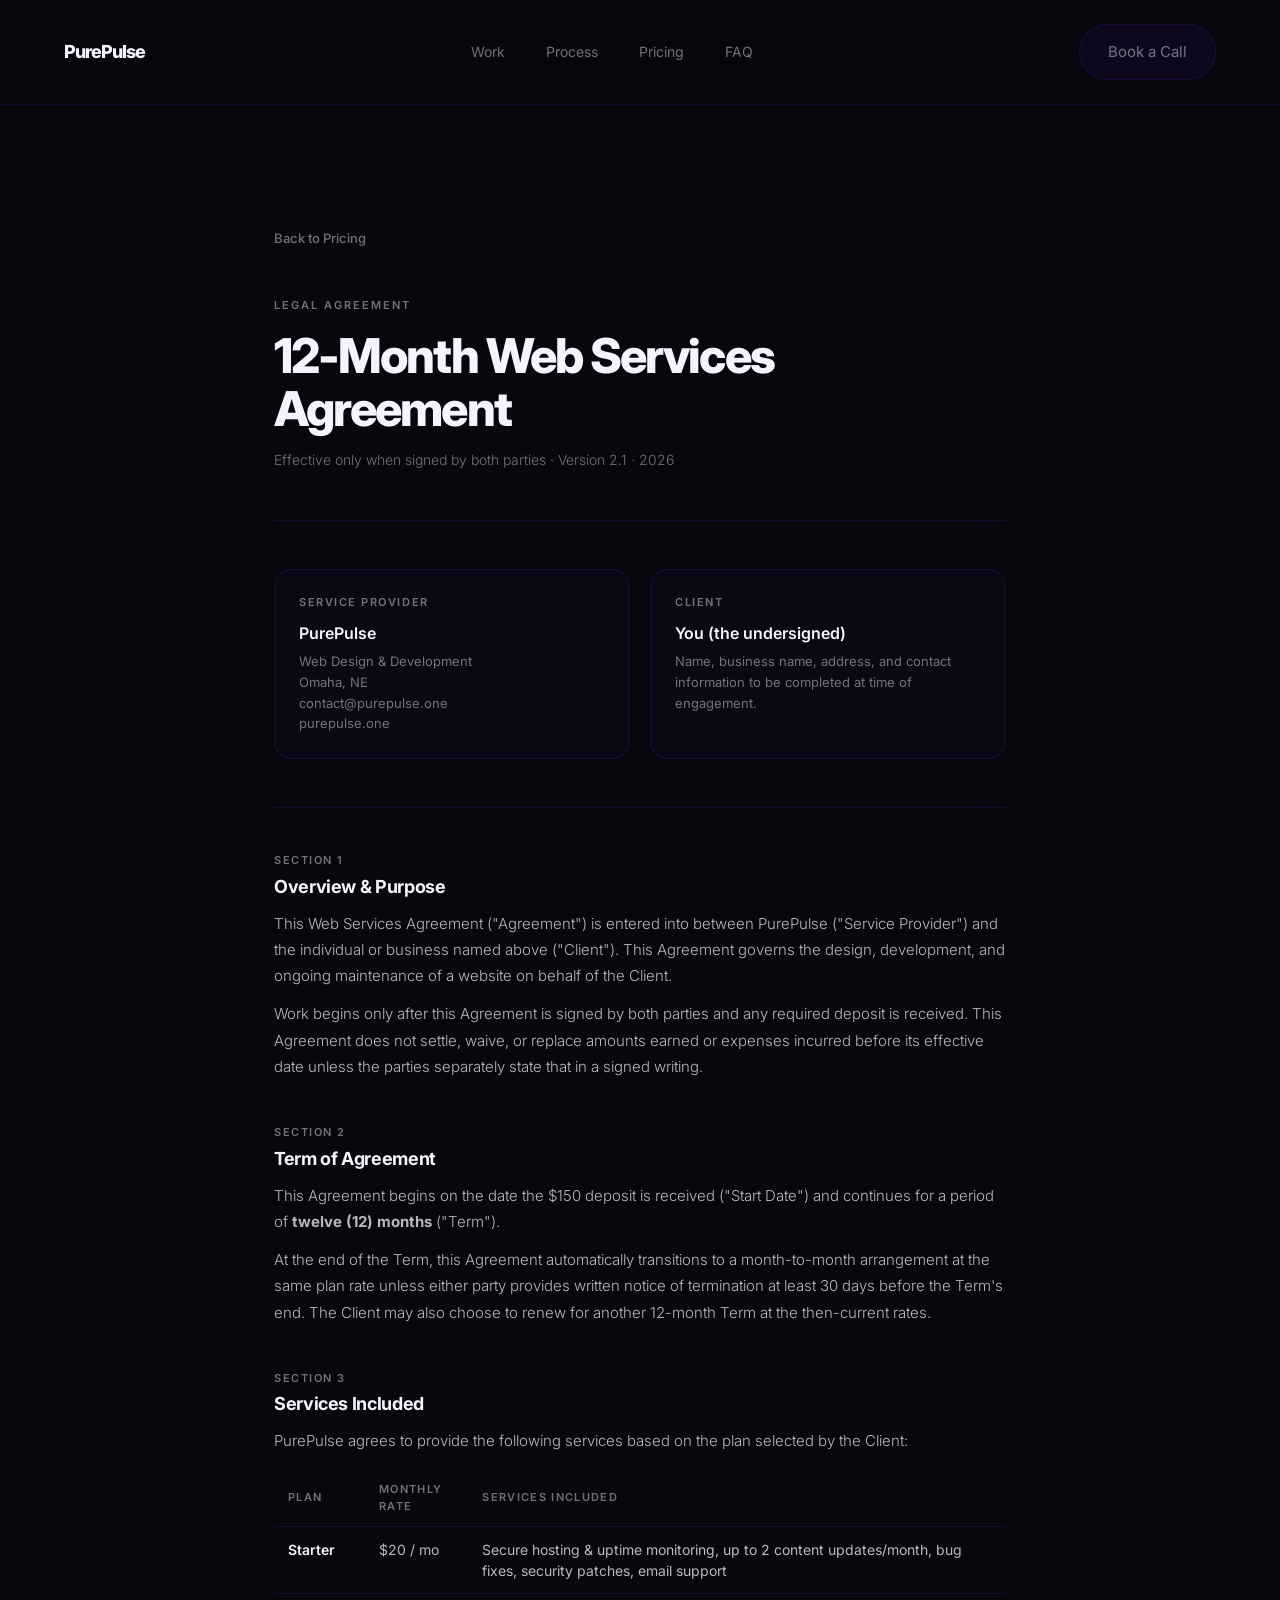
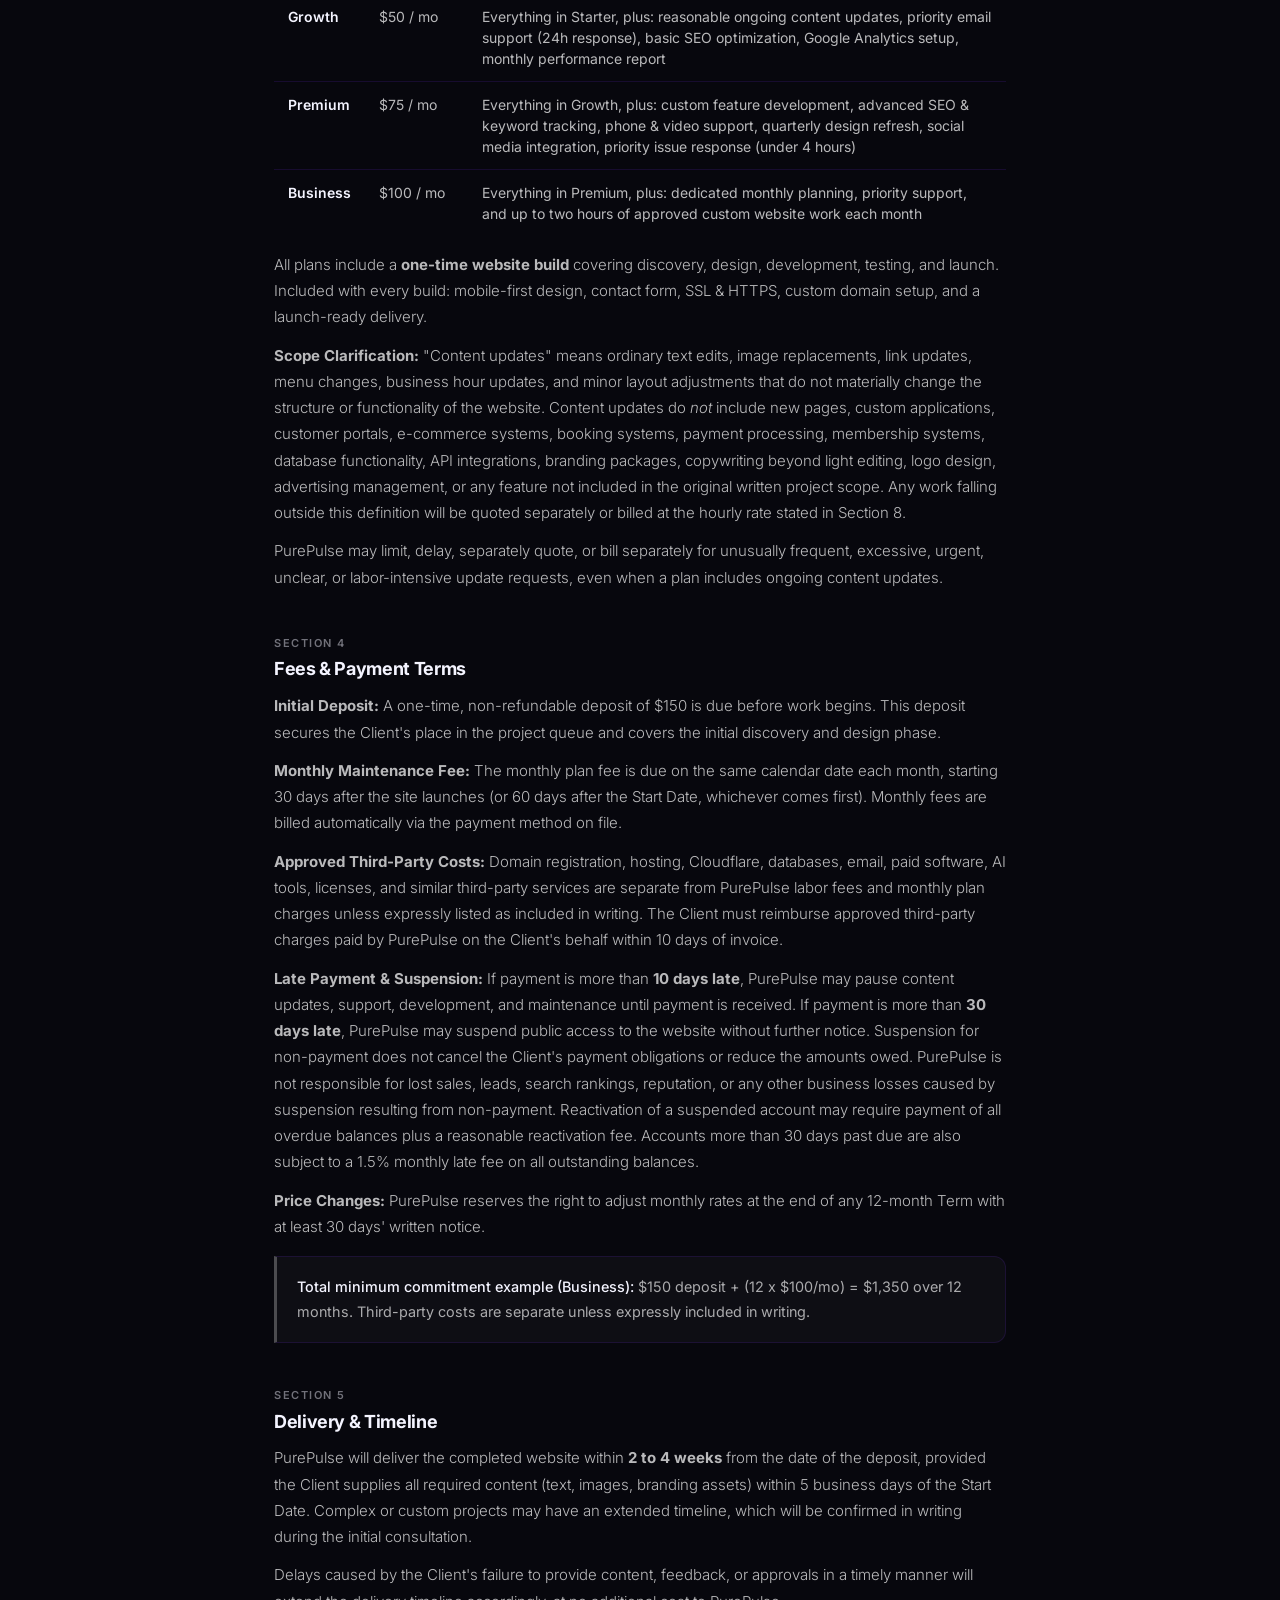
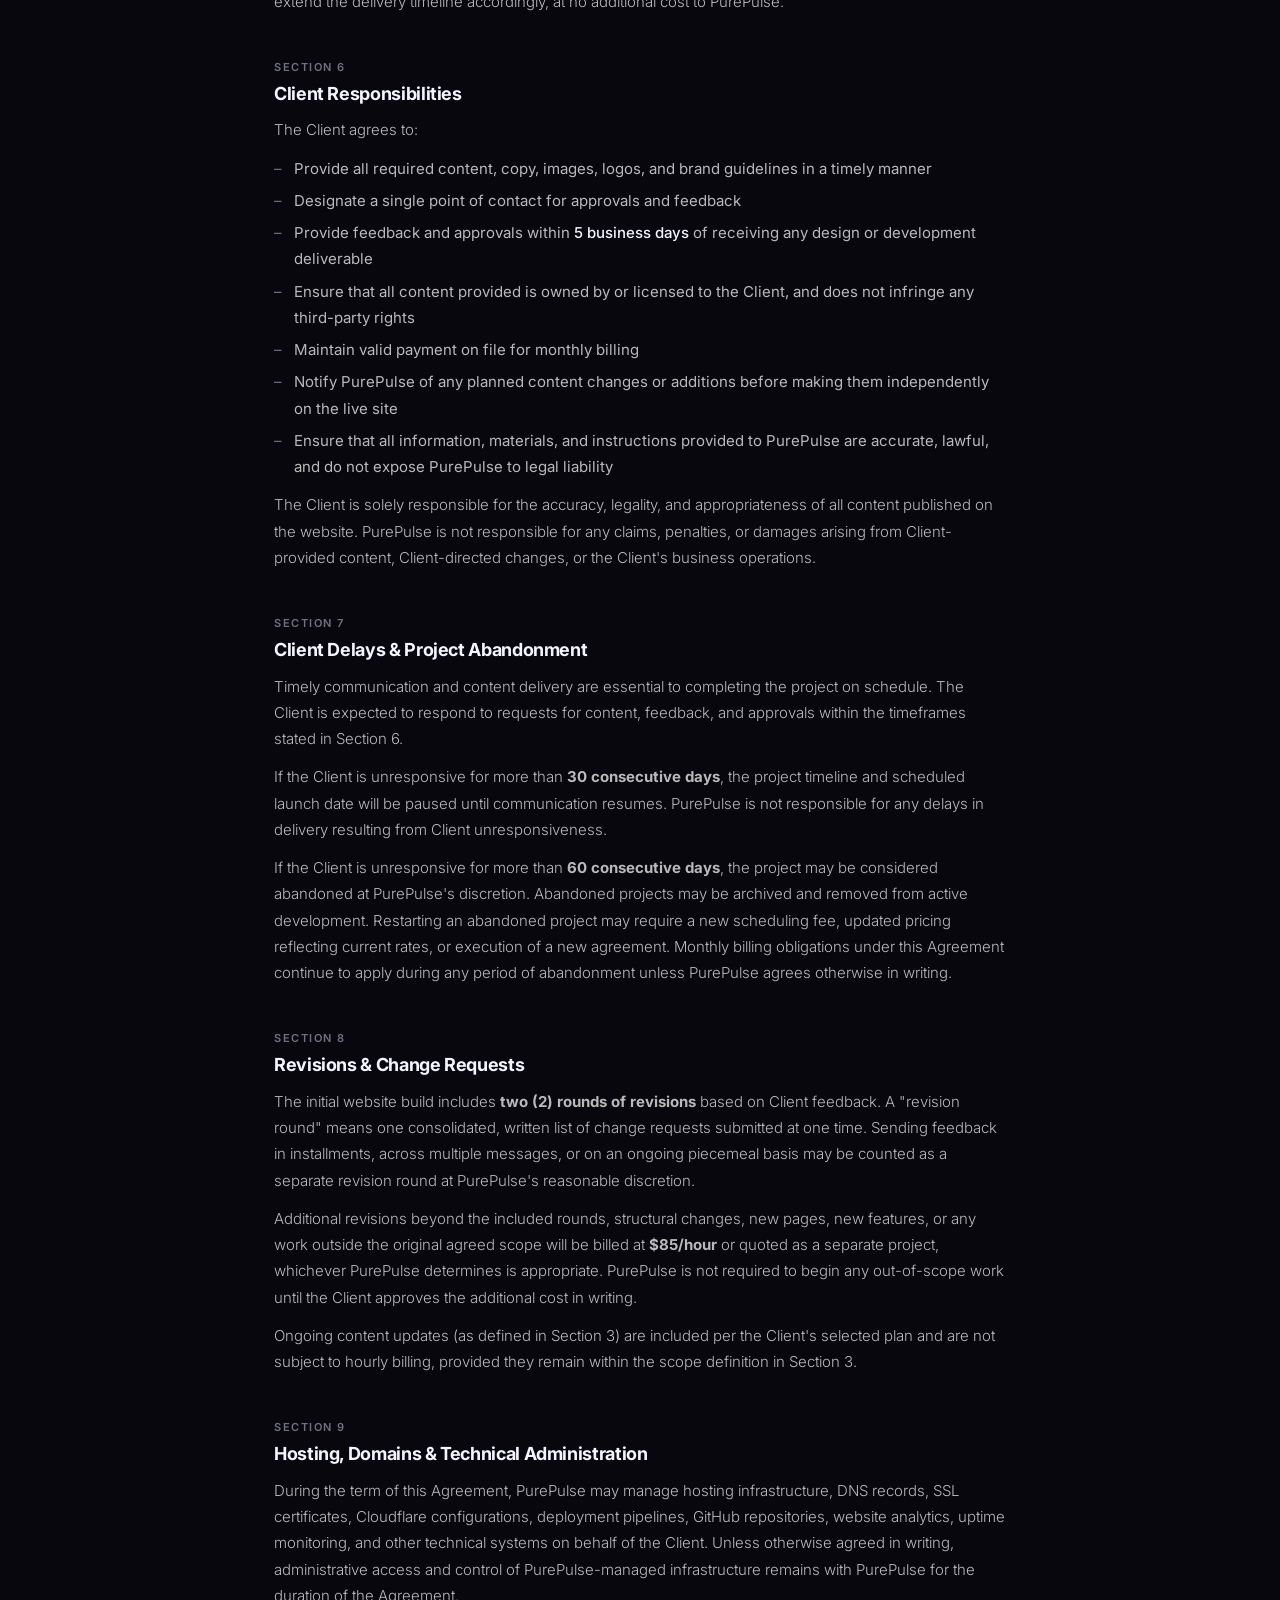
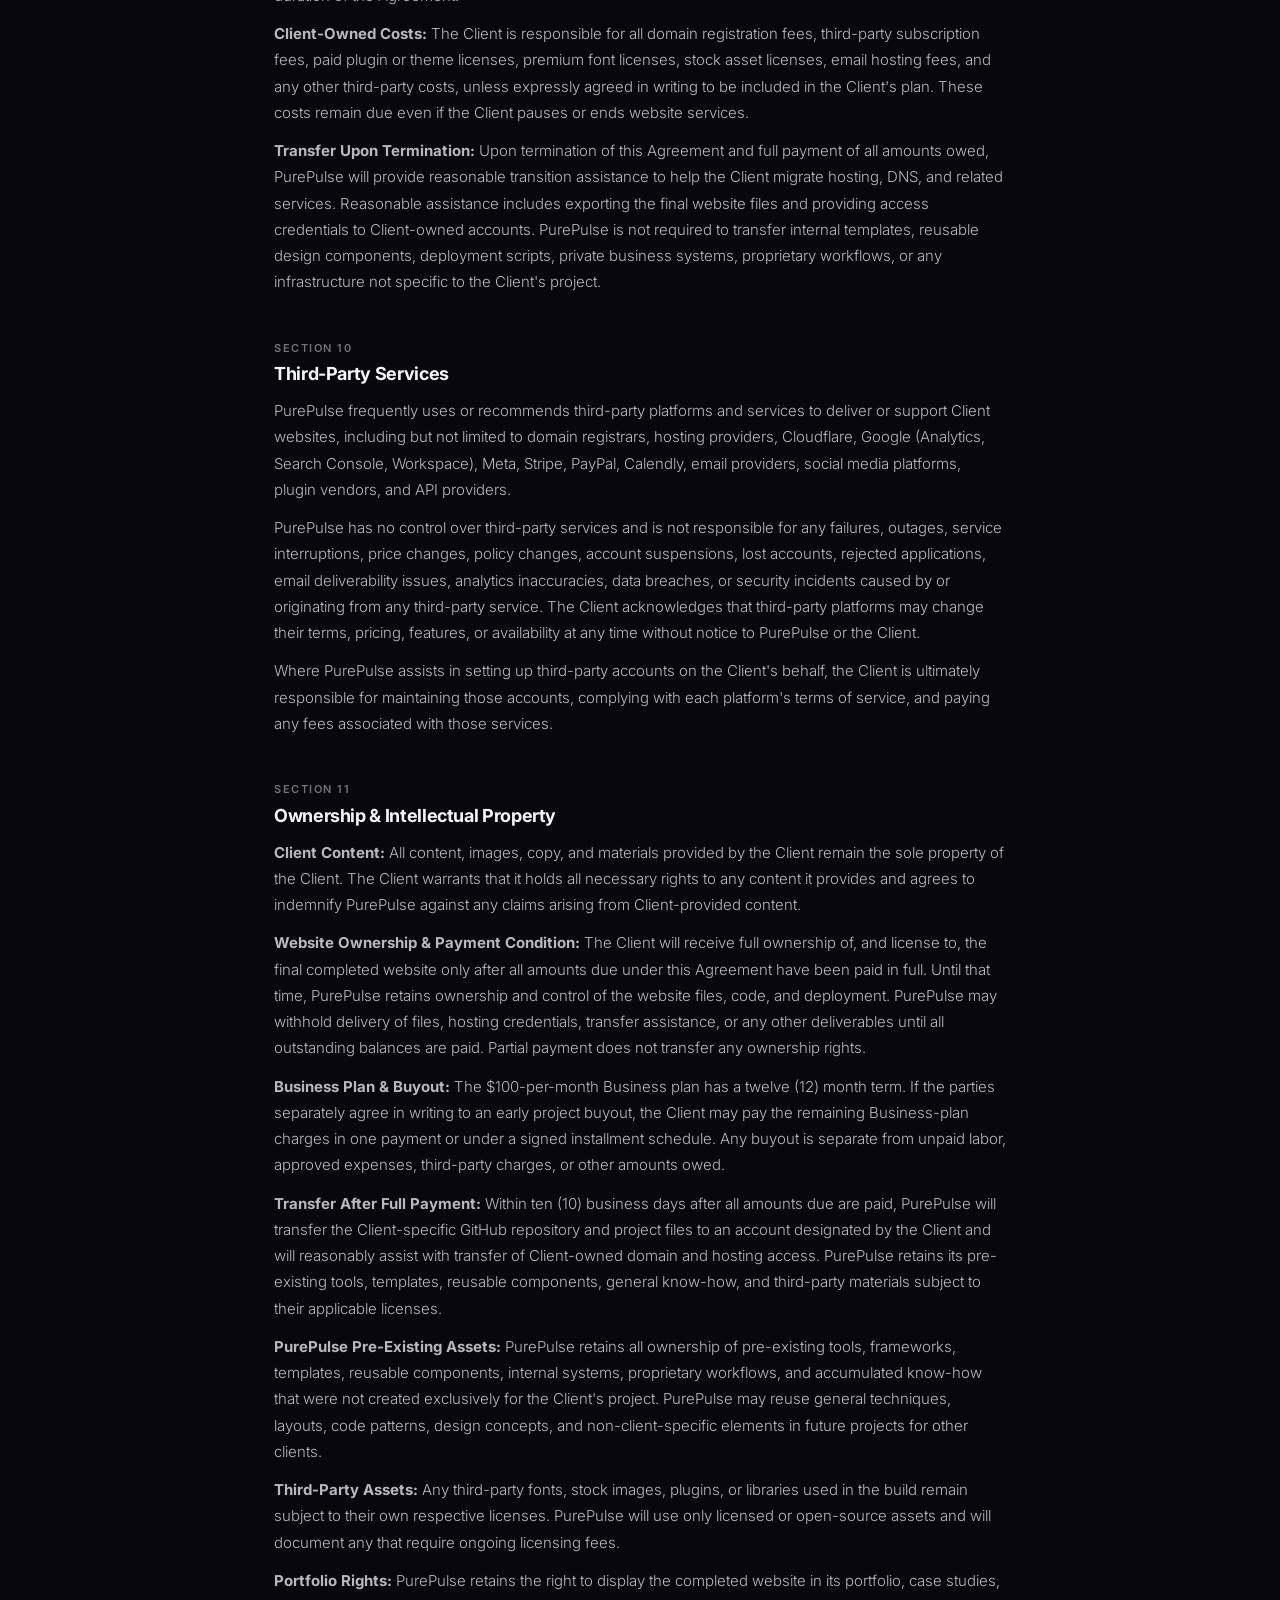
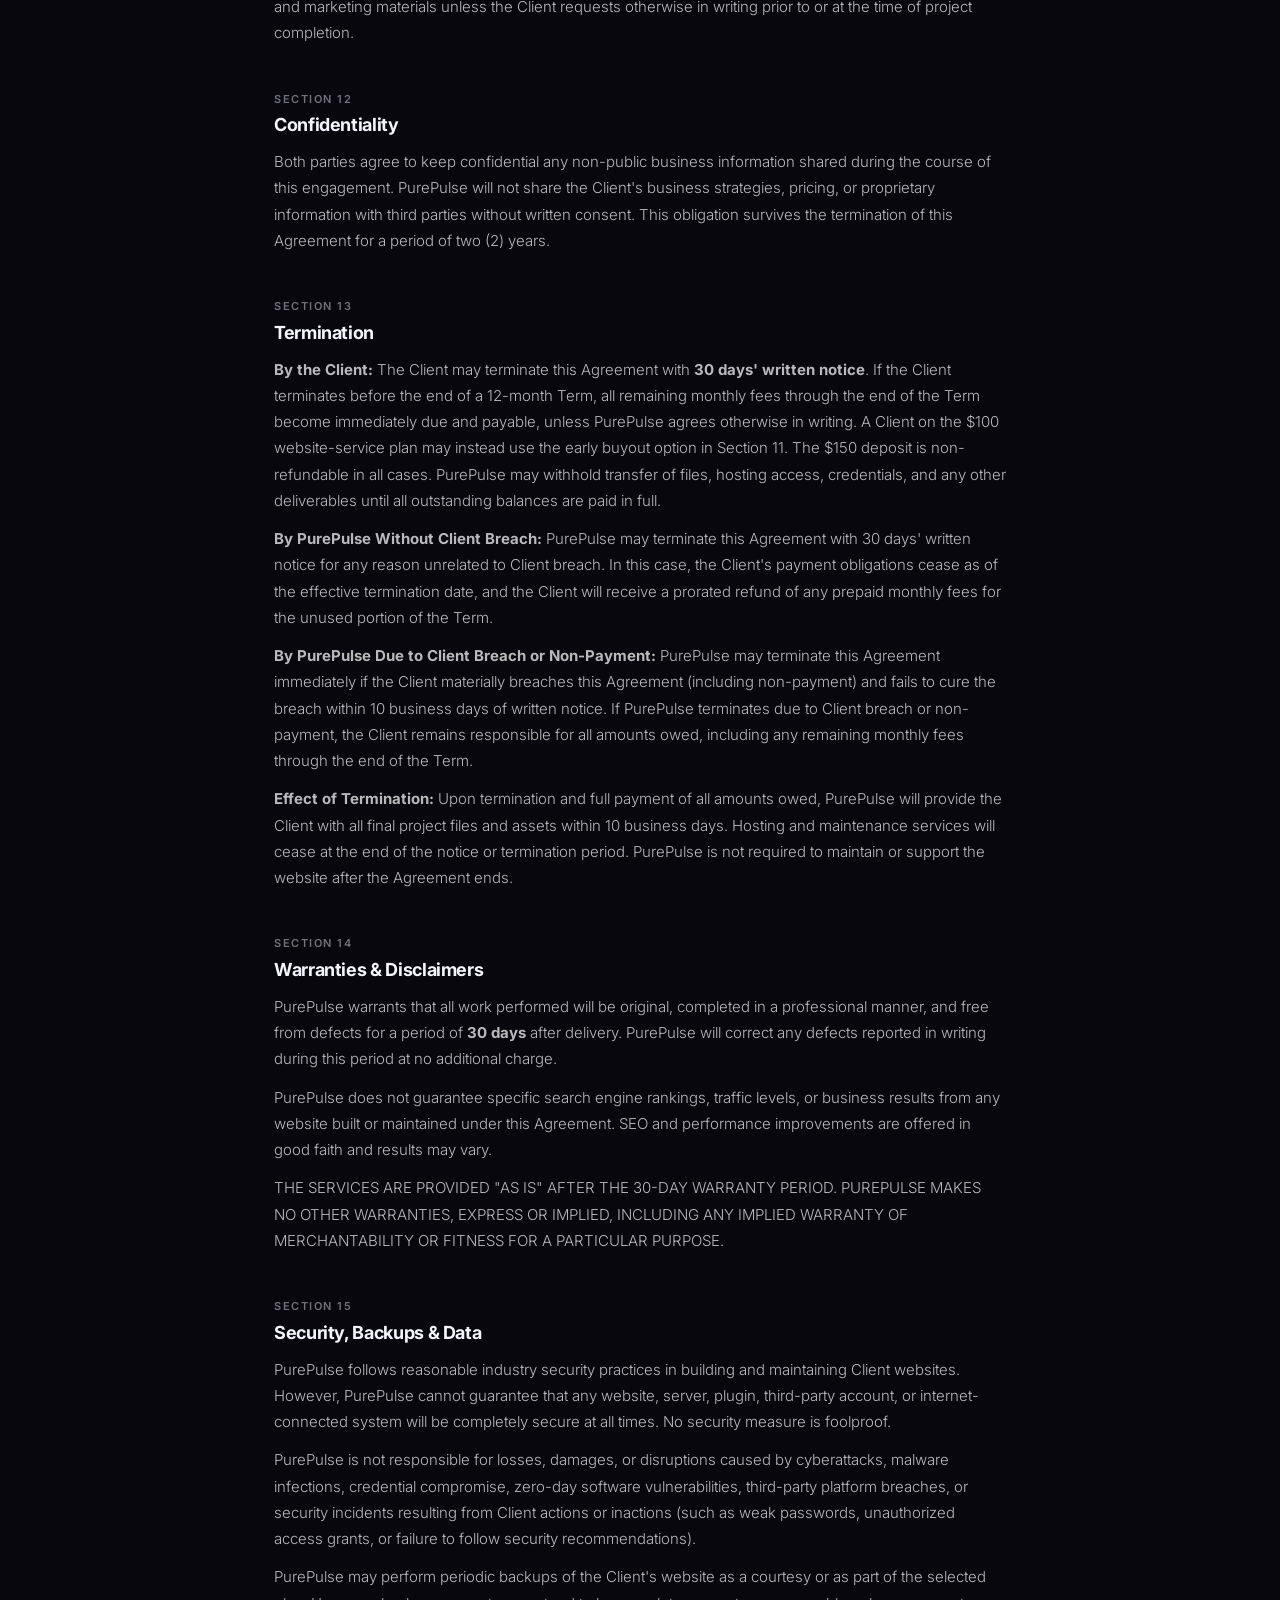
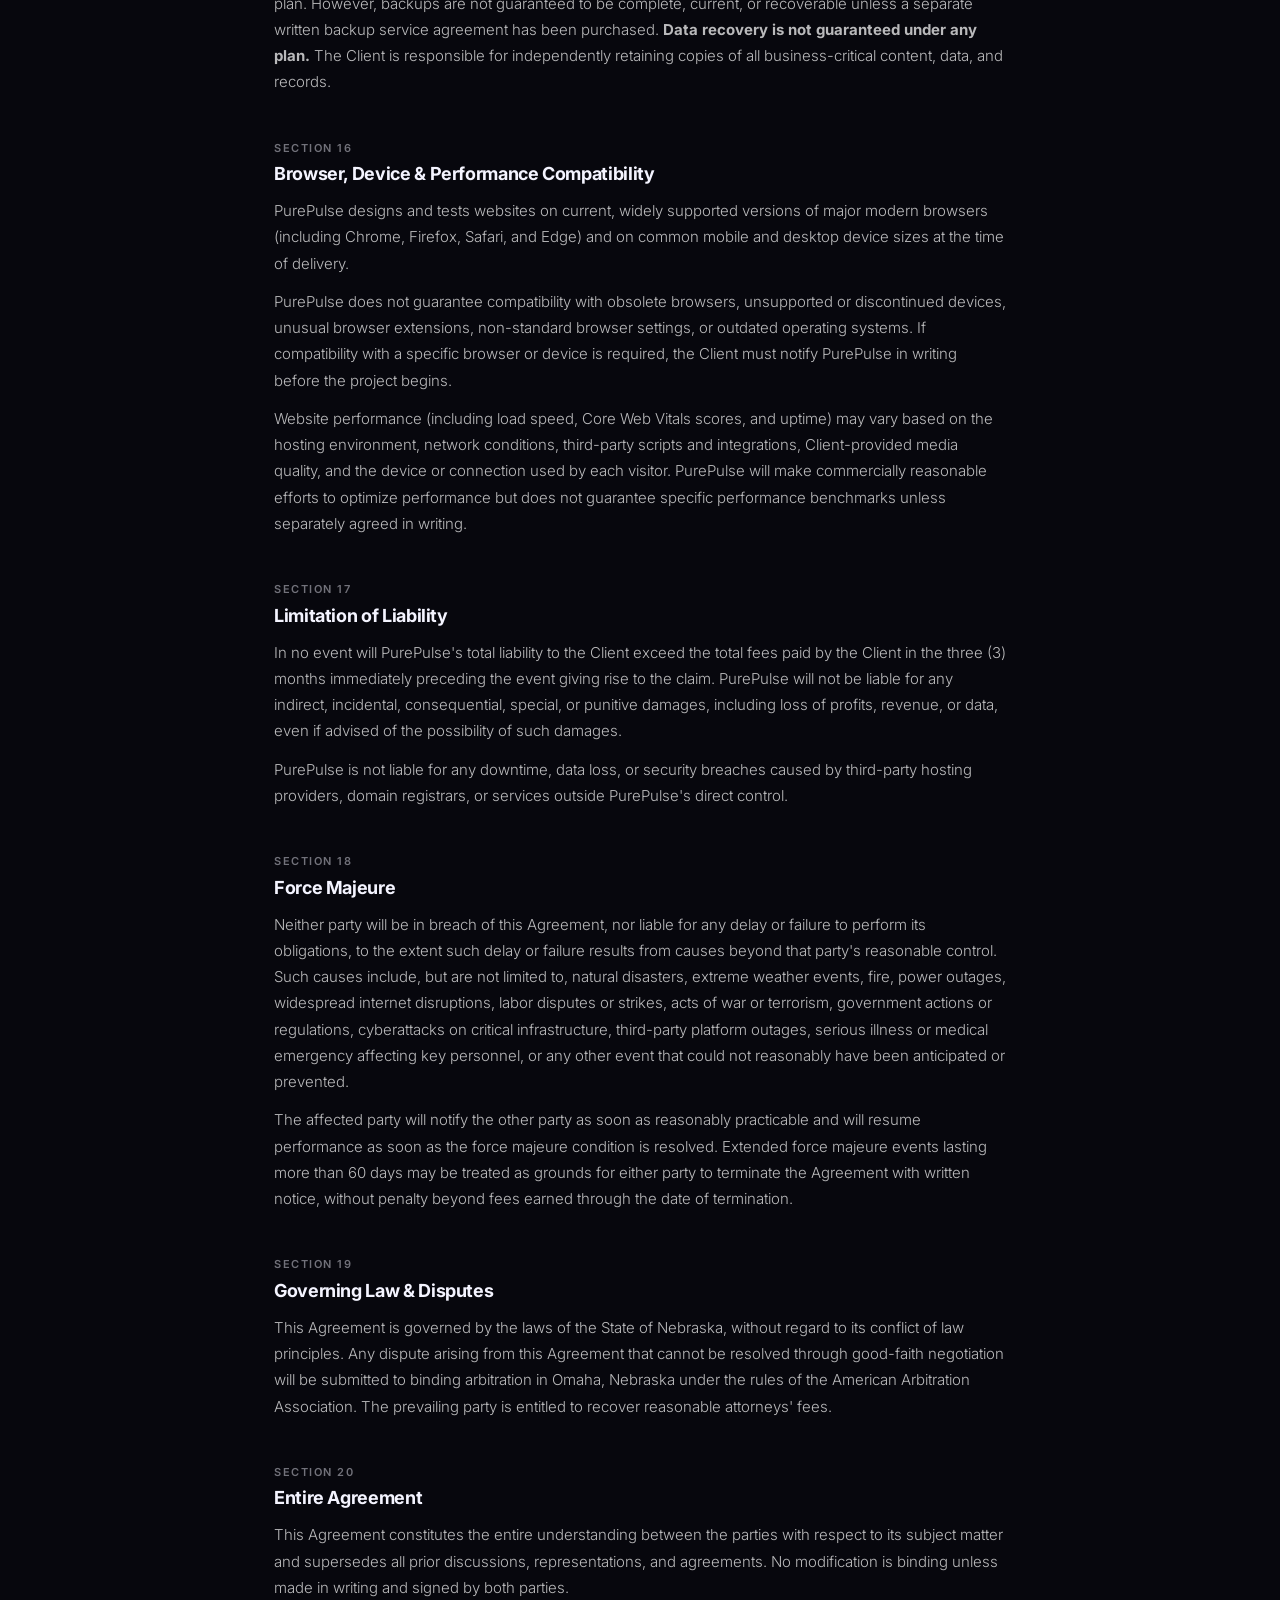
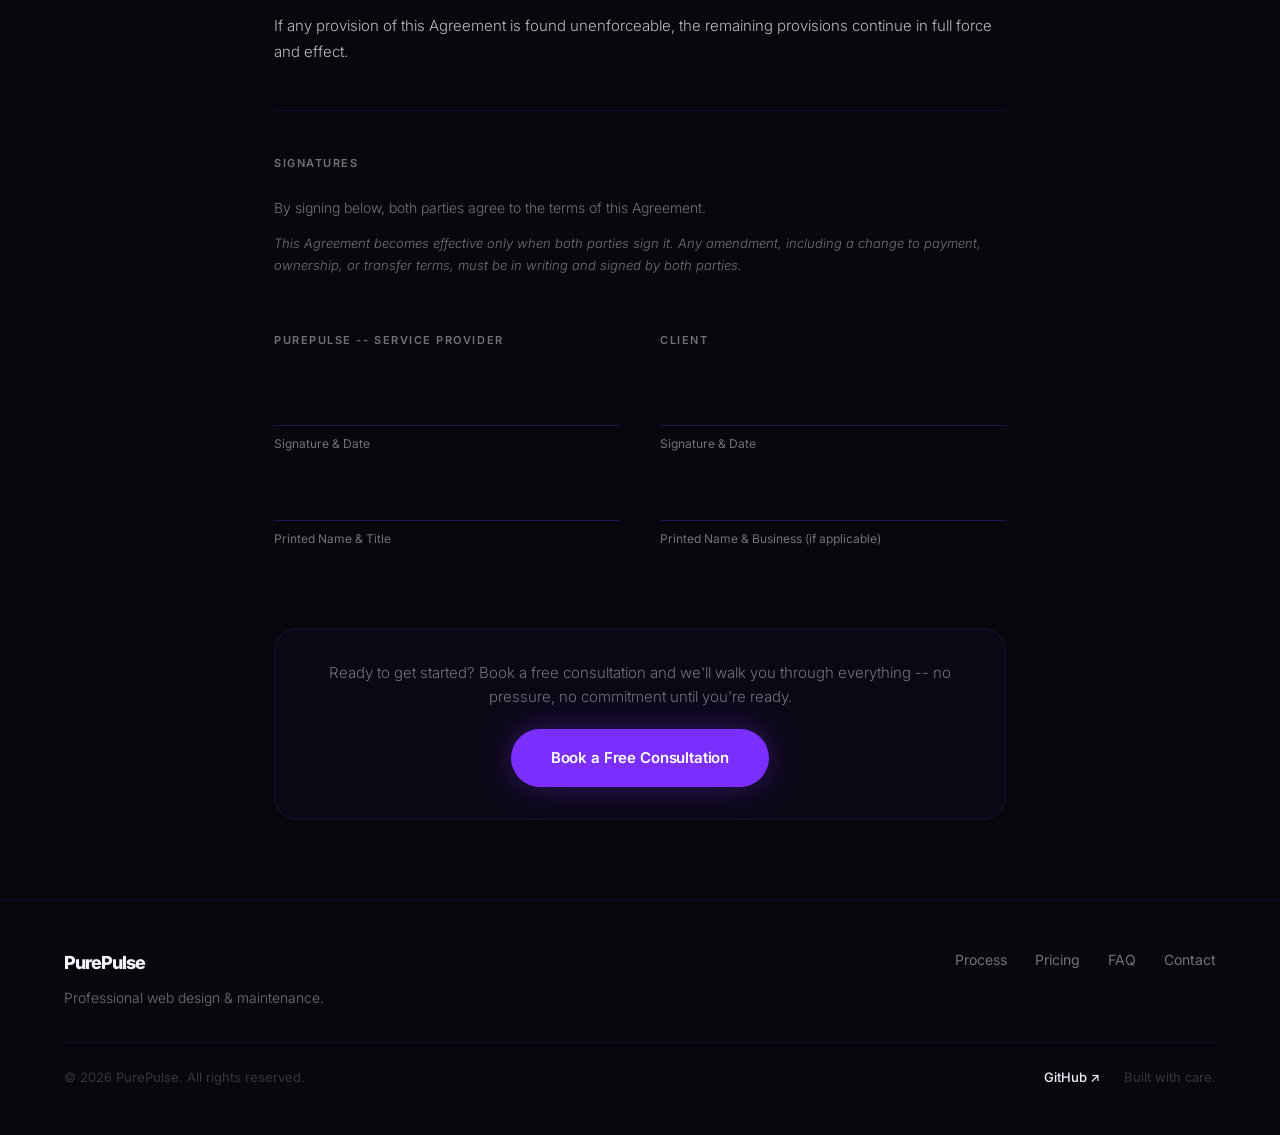
==== commit 7737a1ff: "Add GitHub repo link to site footer" ====
--- a/contract.html
+++ b/contract.html
@@ -10,13 +10,6 @@
     <link rel="preconnect" href="https://fonts.gstatic.com" crossorigin>
     <link href="https://fonts.googleapis.com/css2?family=Inter:wght@300;400;500;600;700;800&amp;display=swap" rel="stylesheet">
     <link rel="icon" type="image/svg+xml" href="favicon.svg">
-    <!-- Vercel Web Analytics -->
-    <script>
-      window.va = window.va || function () { 
-        (window.vaq = window.vaq || []).push(arguments); 
-      };
-    </script>
-    <script defer src="/_vercel/insights/script.js"></script>
     <style>
         .contract-wrap {
             max-width: 780px;
@@ -588,7 +581,10 @@
         </div>
         <div class="footer-bottom">
             <span>&copy; 2026 PurePulse. All rights reserved.</span>
-            <span>Built with care.</span>
+            <span style="display:flex;align-items:center;gap:1.5rem;">
+                <a href="https://github.com/Mattjhagen/PurePulse" target="_blank" rel="noopener" style="color:#F4F4FF;font-size:0.8125rem;font-weight:500;text-decoration:none;display:inline-flex;align-items:center;gap:0.2rem;transition:opacity 0.15s;" onmouseover="this.style.opacity='0.75'" onmouseout="this.style.opacity='1'">GitHub&nbsp;↗</a>
+                <span>Built with care.</span>
+            </span>
         </div>
     </footer>
 
